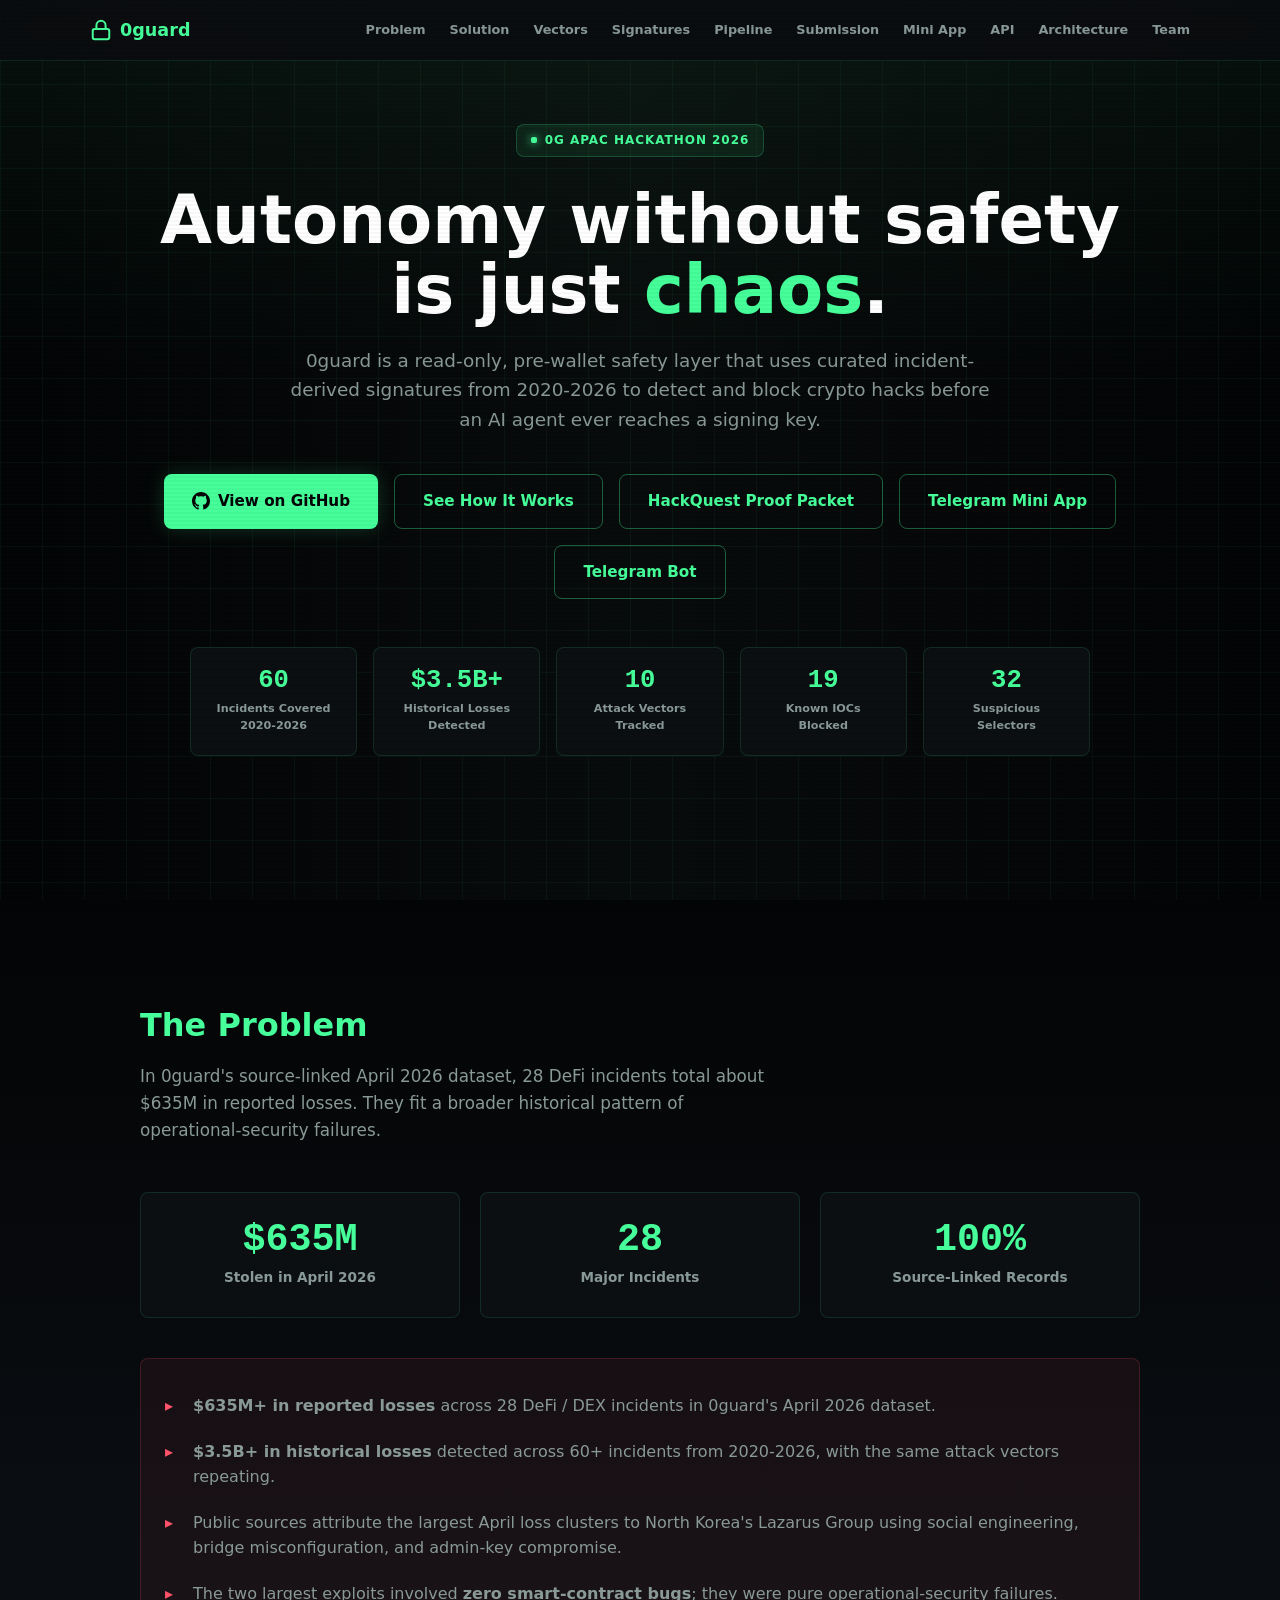
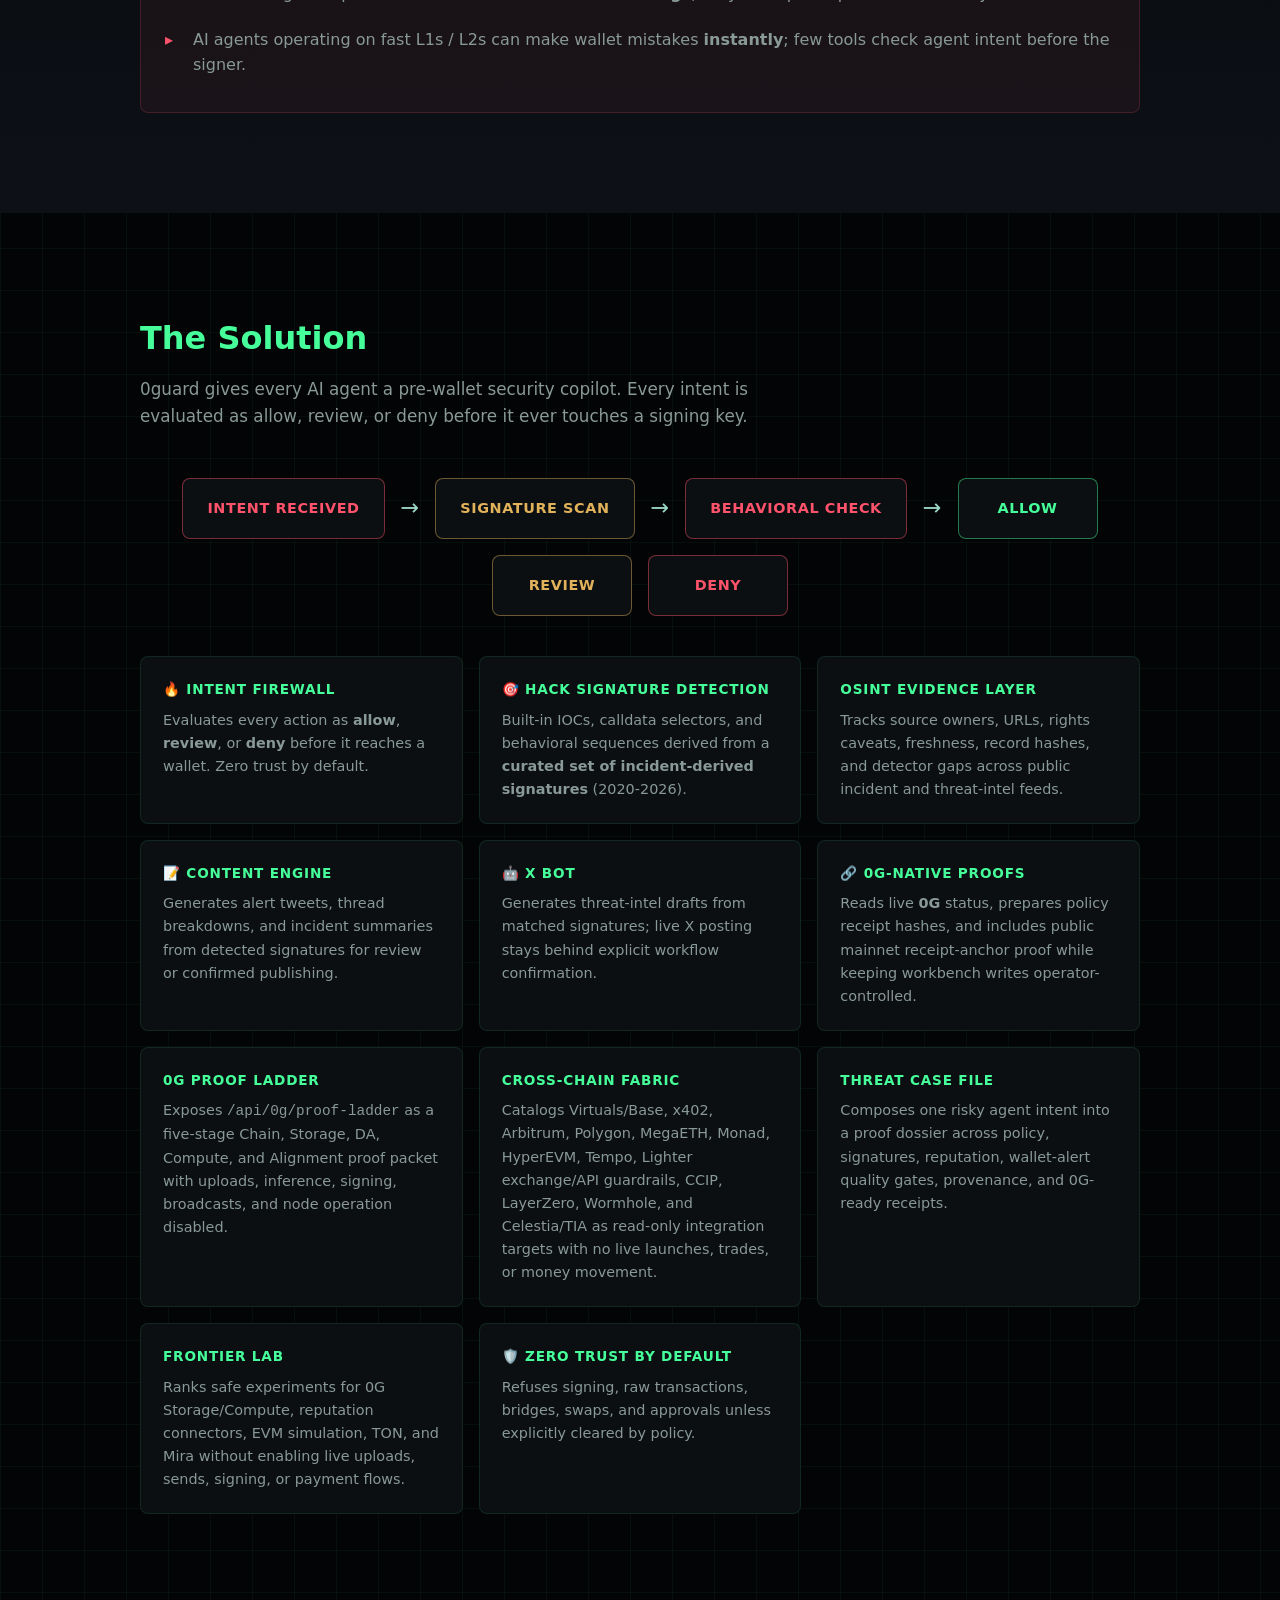
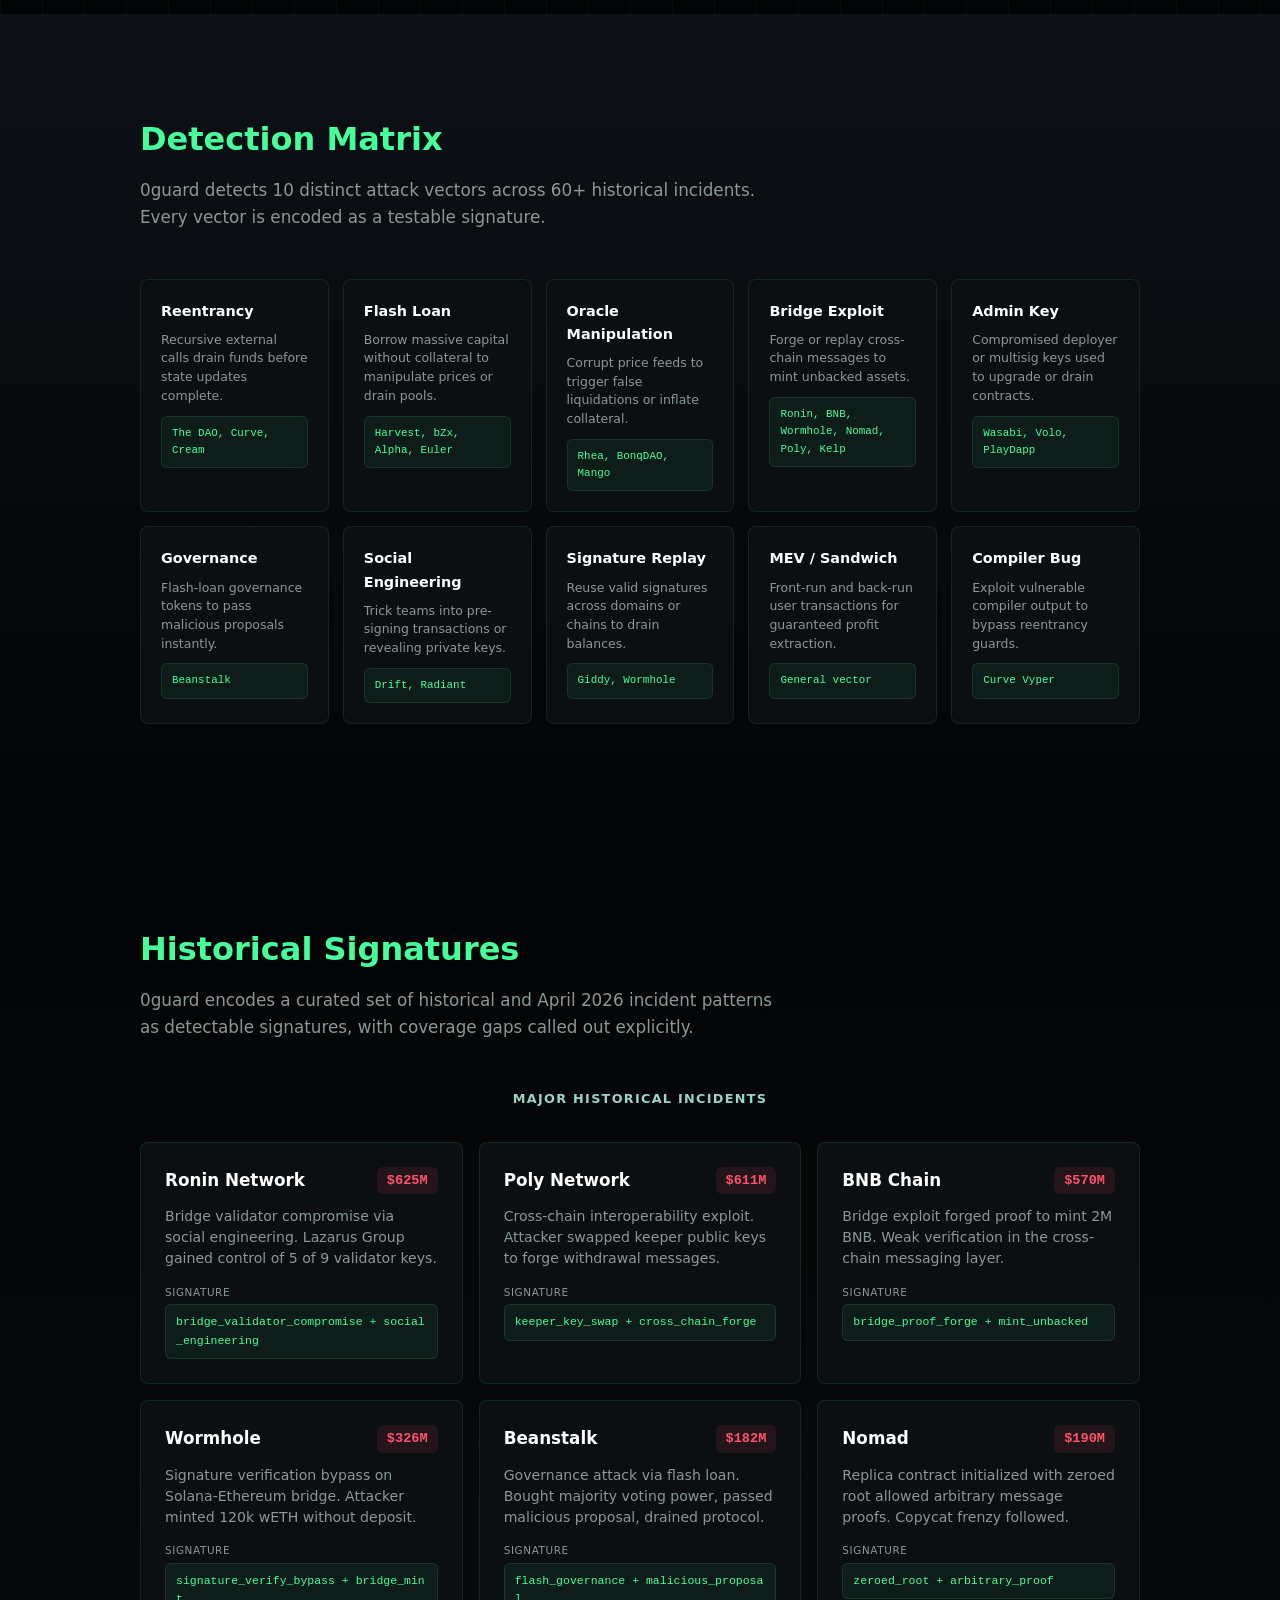
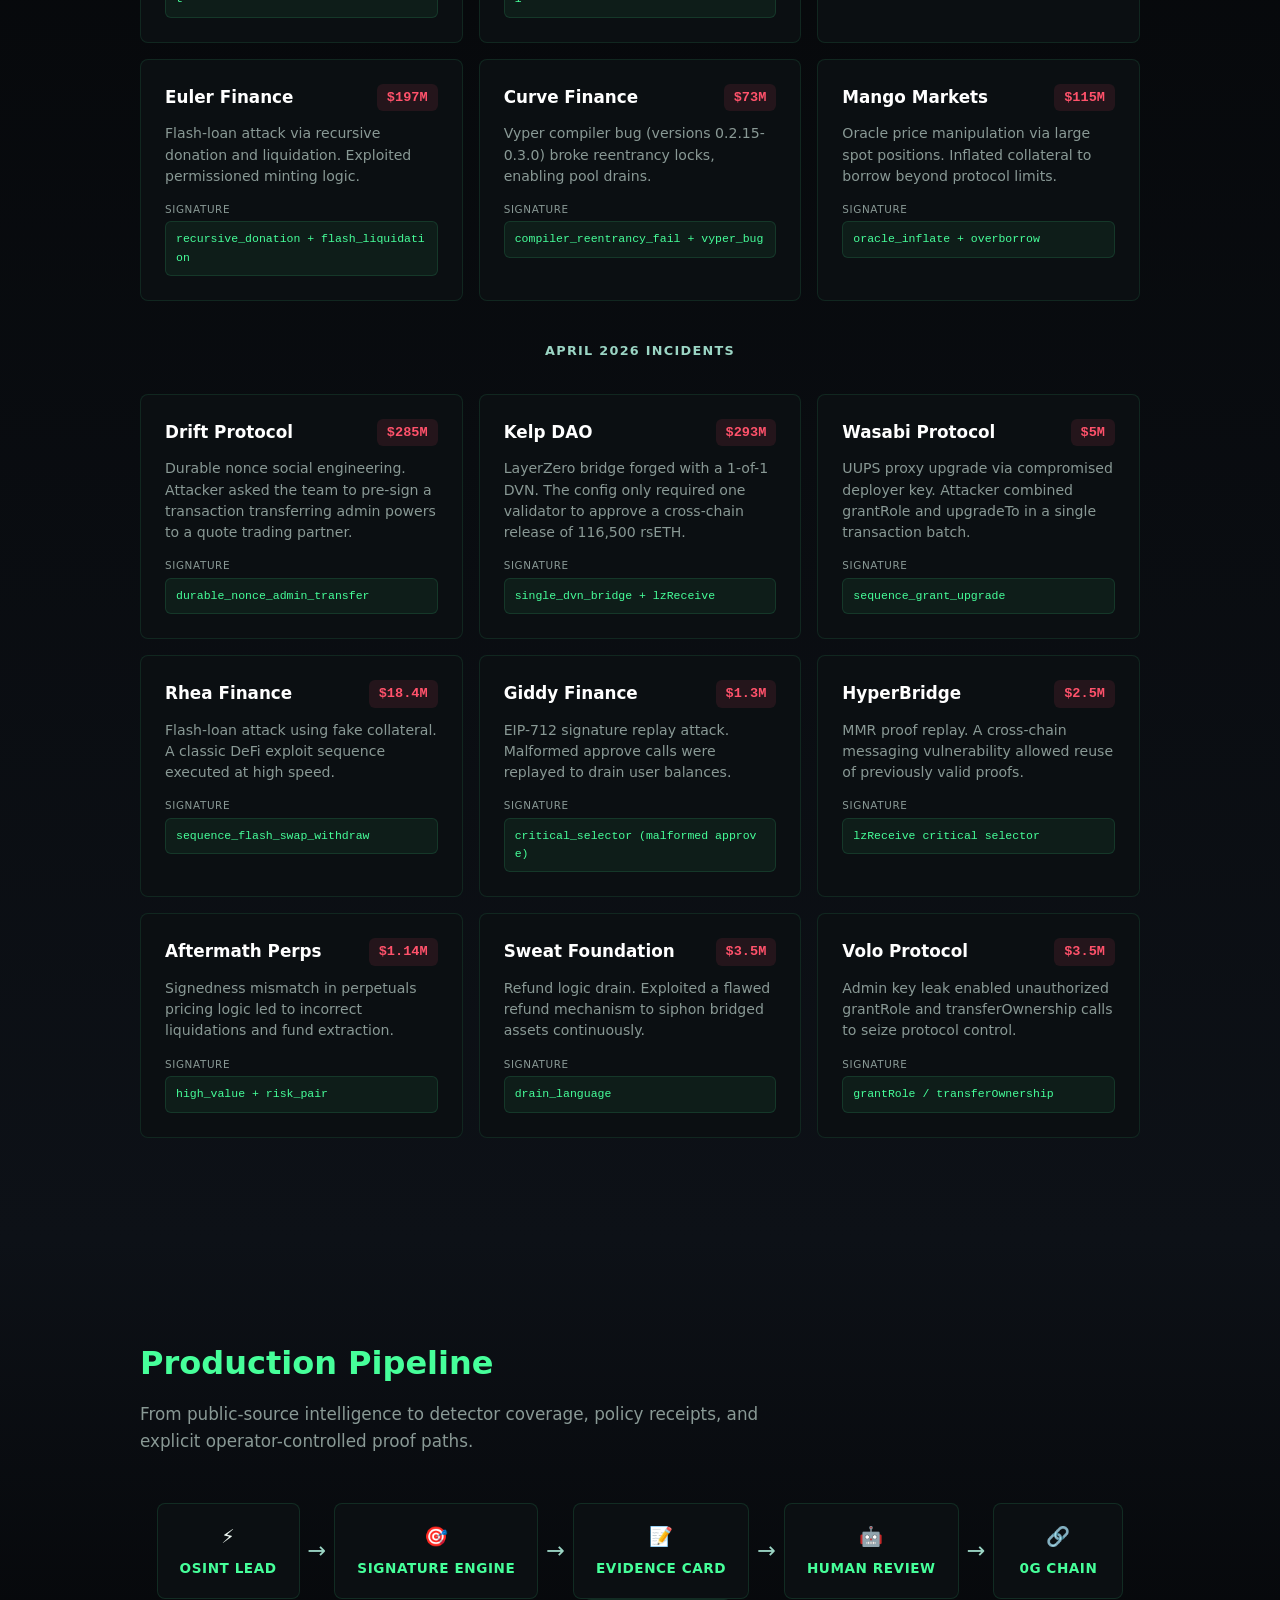
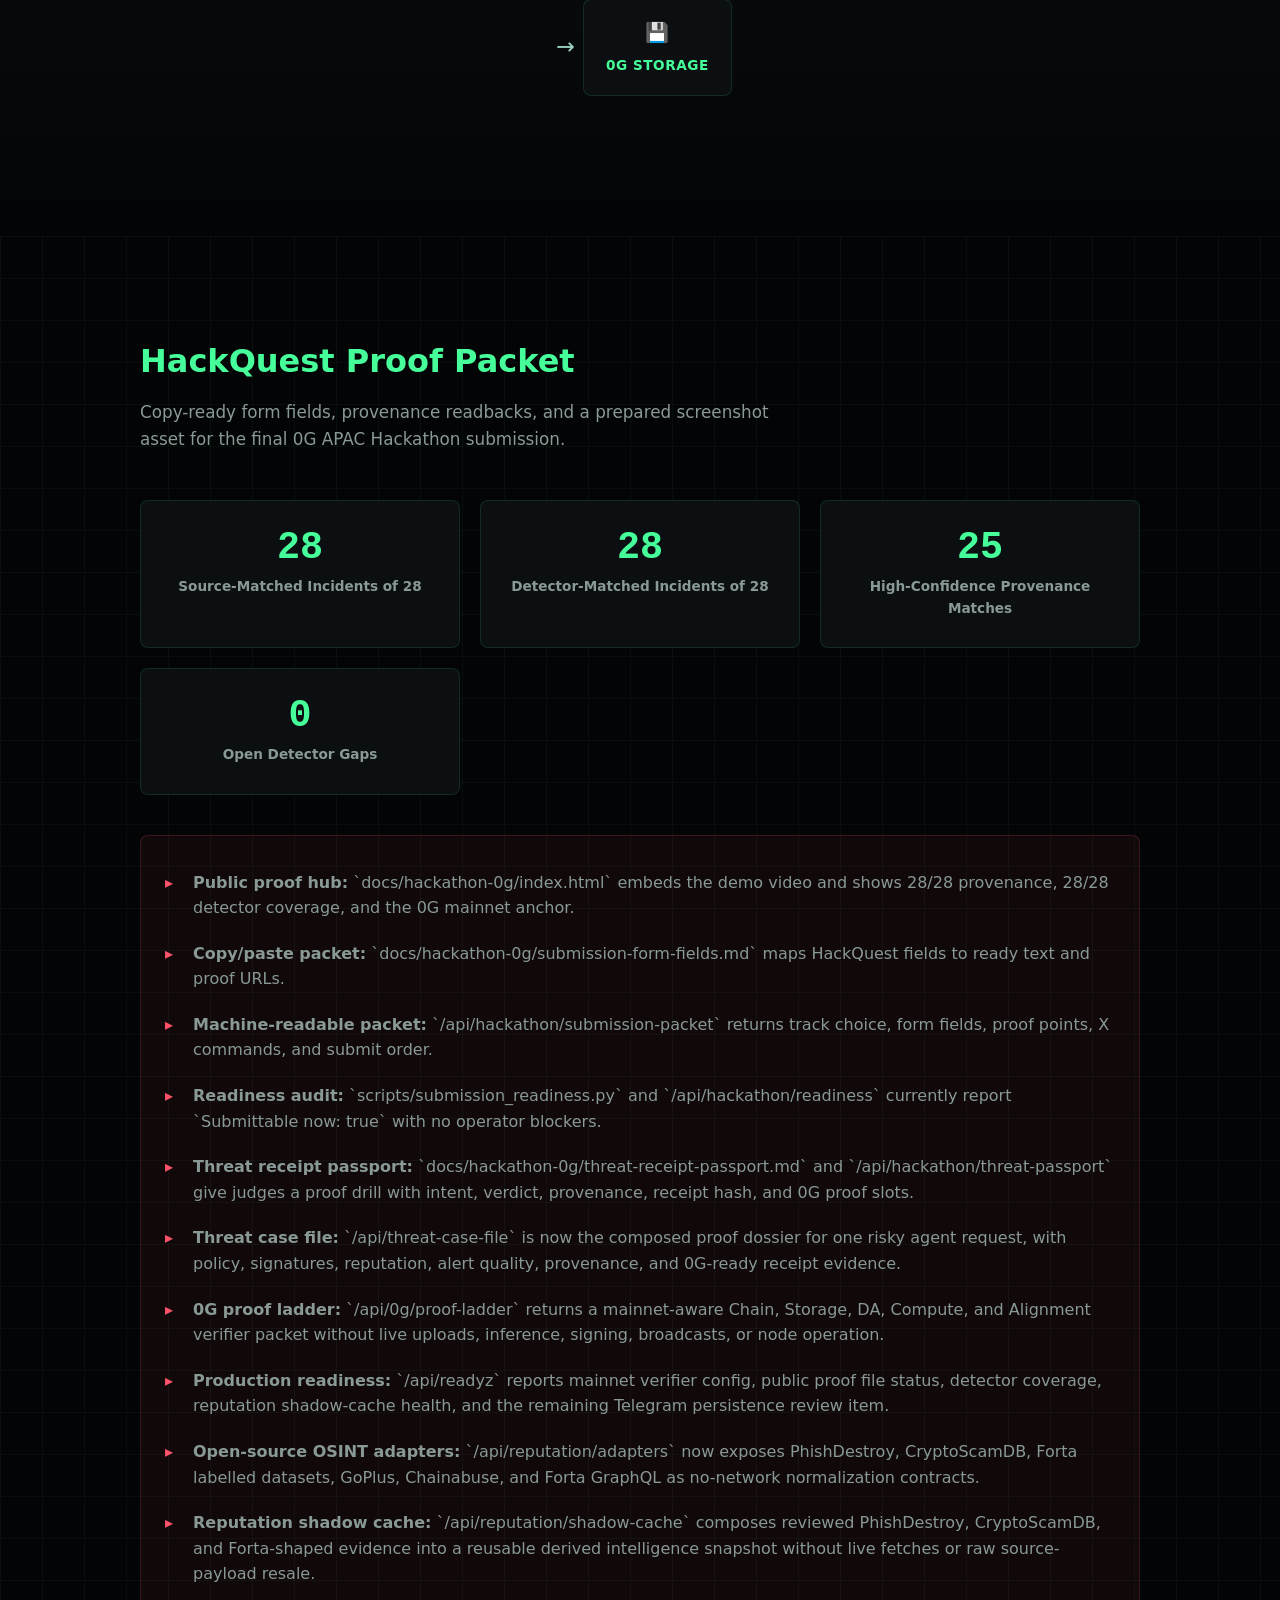
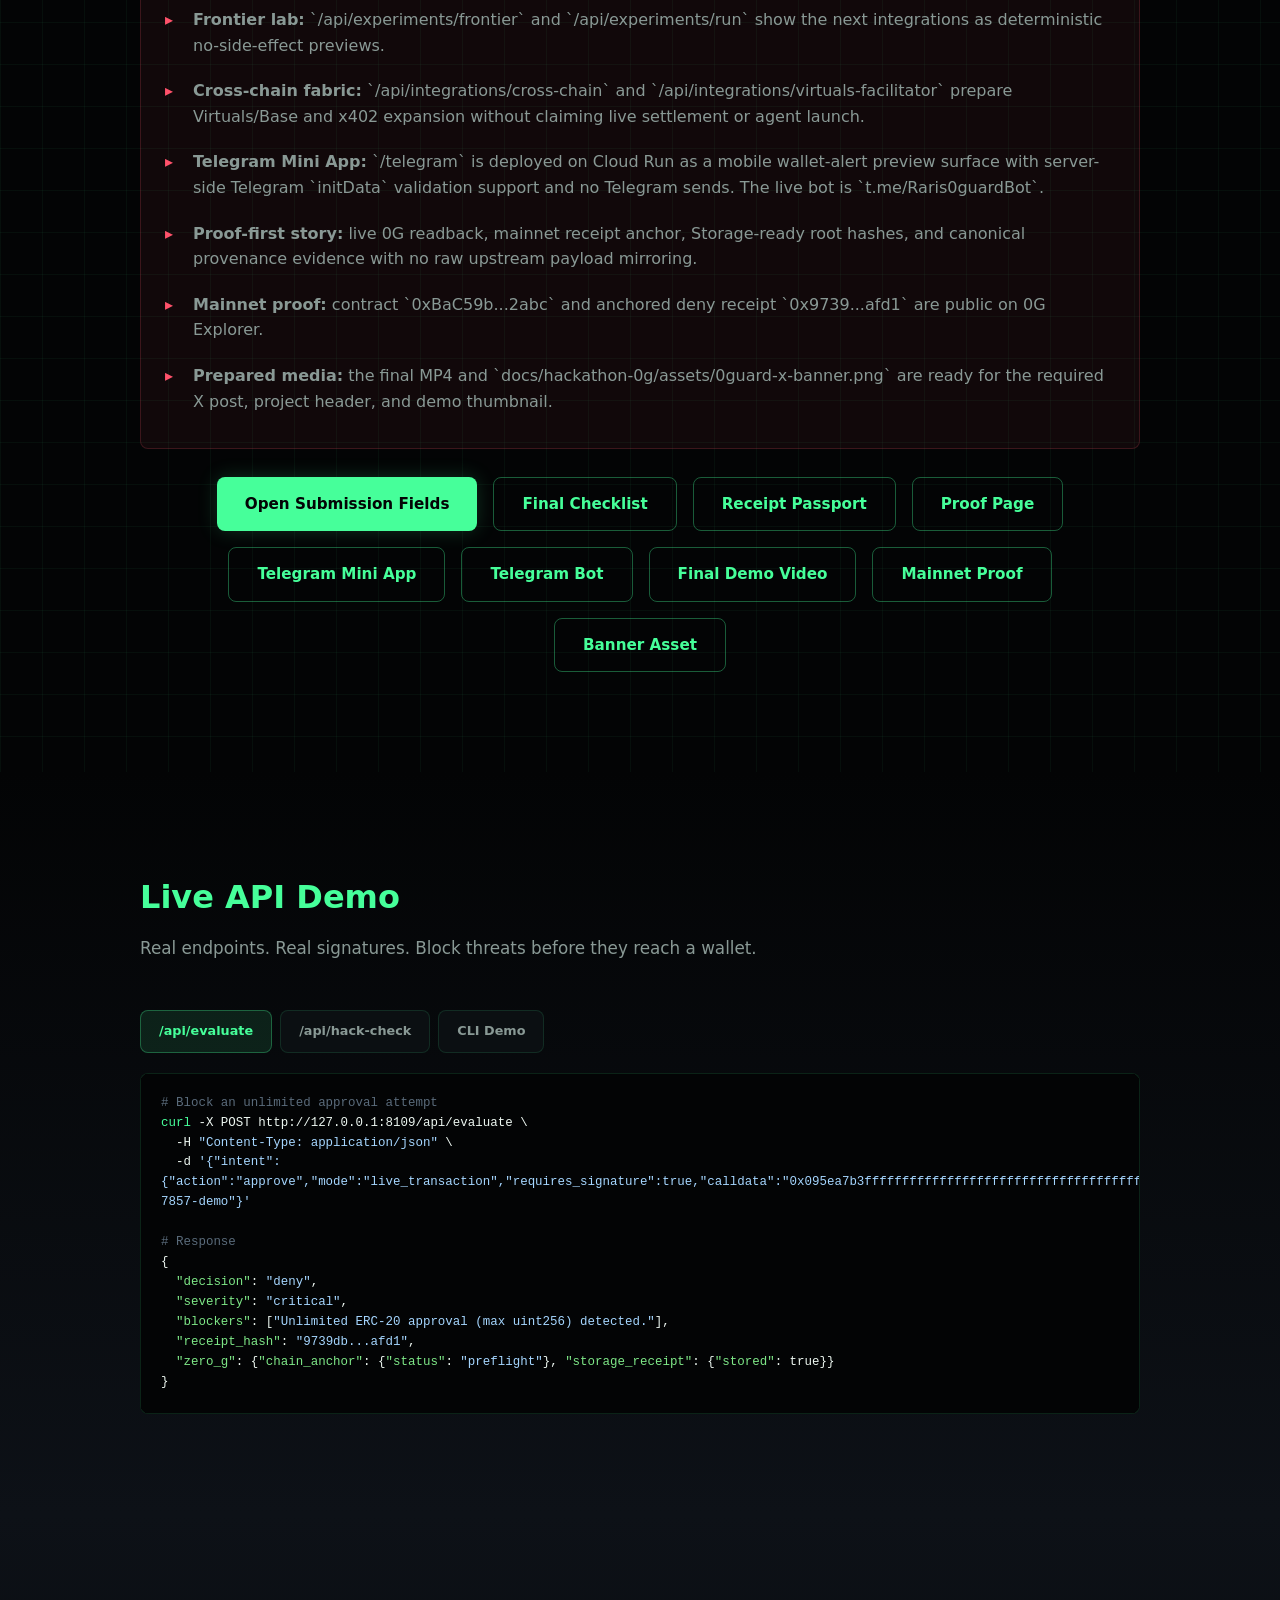
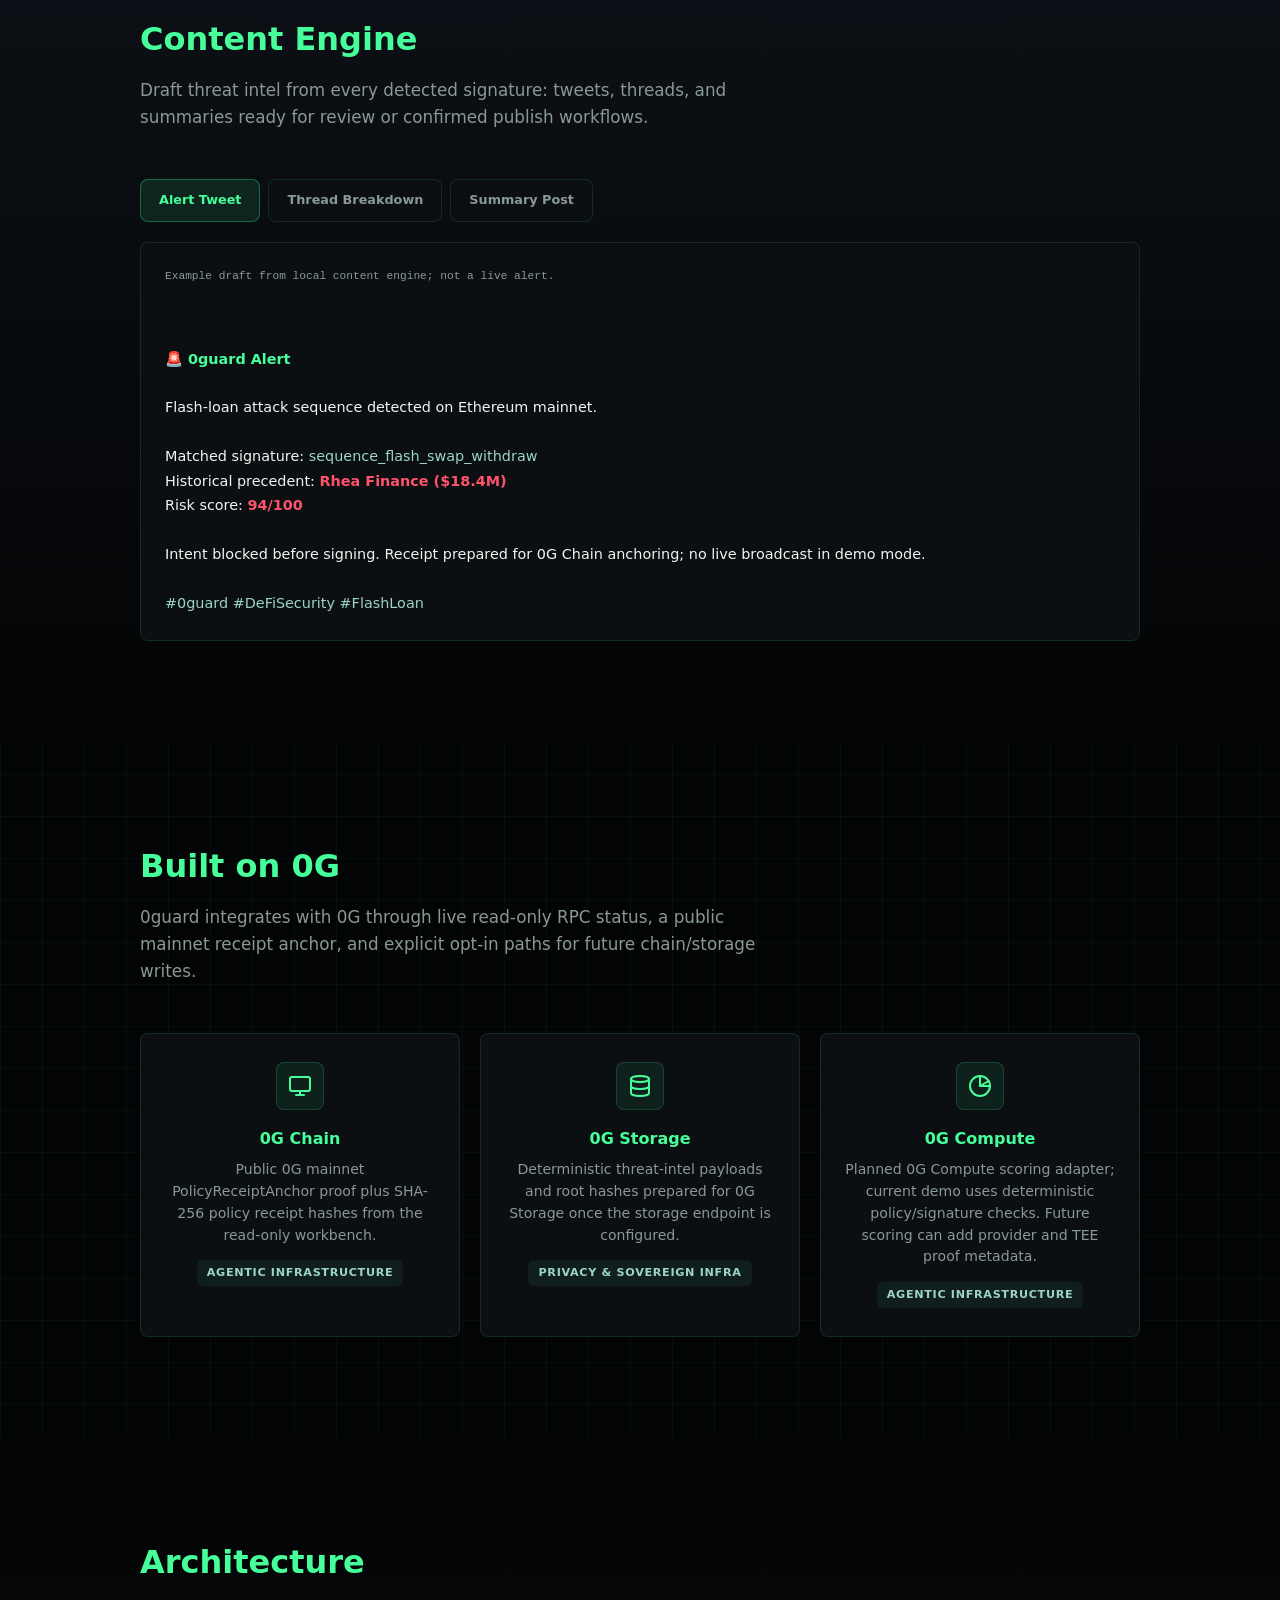
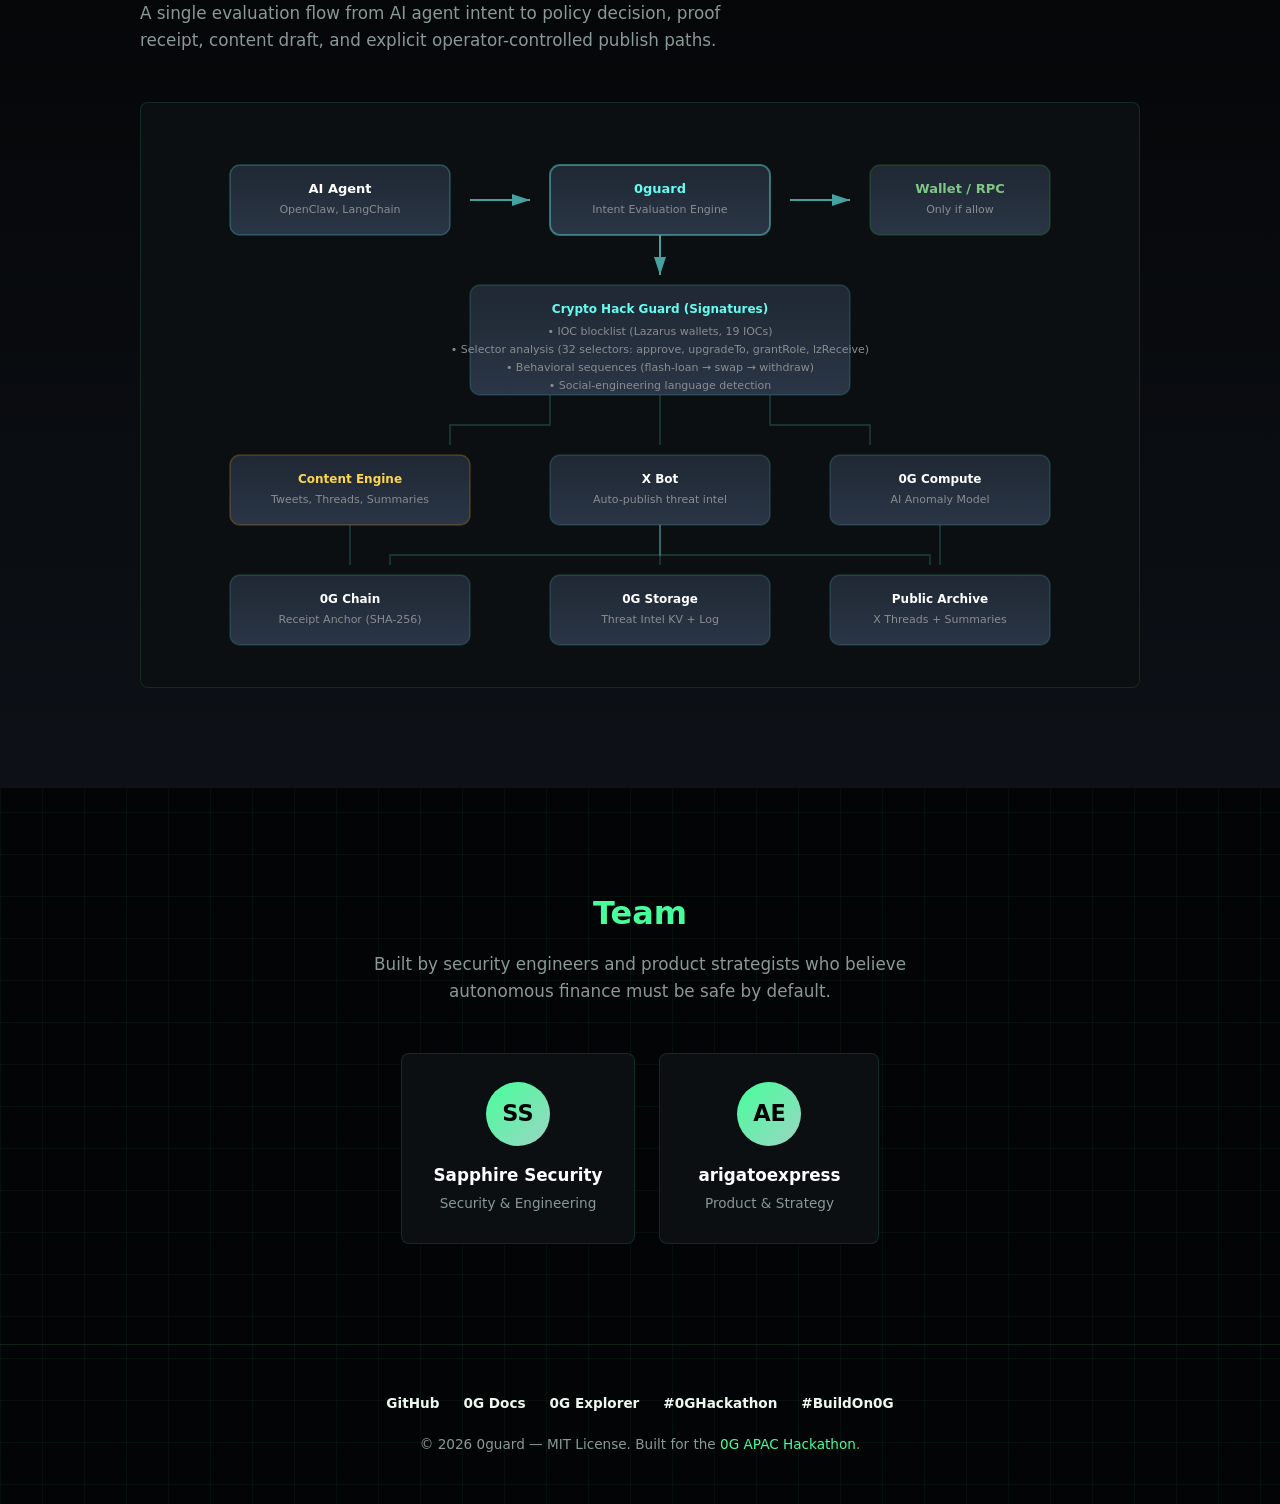
==== docs/index.html @ 92176c21 "docs: surface readiness and shadow cache proof" ====
<!DOCTYPE html>
<html lang="en">
<head>
  <meta charset="UTF-8">
  <meta name="viewport" content="width=device-width, initial-scale=1.0">
  <title>0guard — AI Agent Firewall for Crypto Hacks</title>
  <meta name="description" content="A read-only, pre-wallet safety layer that uses source-cited OSINT and curated incident-derived signatures to block crypto hacks before an AI agent reaches a signing key. Built on 0G.">
  <!-- Open Graph -->
  <meta property="og:type" content="website">
  <meta property="og:url" content="https://arigatoexpress.github.io/0guard/">
  <meta property="og:title" content="0guard — AI Agent Firewall for Crypto Hacks">
  <meta property="og:description" content="Pre-wallet safety layer using source-cited OSINT and curated incident-derived signatures to block crypto hacks before an AI agent reaches a signing key. Built on 0G.">
  <meta property="og:image" content="https://raw.githubusercontent.com/arigatoexpress/0guard/main/docs/hackathon-0g/assets/0guard-x-banner.png">
  <!-- Twitter Card -->
  <meta name="twitter:card" content="summary_large_image">
  <meta name="twitter:title" content="0guard — AI Agent Firewall for Crypto Hacks">
  <meta name="twitter:description" content="Pre-wallet safety layer using source-cited OSINT and curated incident-derived signatures to block crypto hacks before an AI agent reaches a signing key. Built on 0G.">
  <meta name="twitter:image" content="https://raw.githubusercontent.com/arigatoexpress/0guard/main/docs/hackathon-0g/assets/0guard-x-banner.png">
  <style>
    :root {
      --bg: #030405;
      --bg-card: #0b0f12;
      --bg-elevated: #10161a;
      --text: #edf7f1;
      --text-dim: #899995;
      --cyan: #46ff9a;
      --cyan-glow: rgba(70, 255, 154, 0.22);
      --teal: #9bd5c4;
      --teal-dim: #36545a;
      --allow: #46ff9a;
      --review: #e2b25b;
      --deny: #ff526b;
      --critical: #ff526b;
      --font: system-ui, -apple-system, BlinkMacSystemFont, "Segoe UI", Roboto, sans-serif;
      --mono: "SF Mono", "JetBrains Mono", "Fira Code", Consolas, monospace;
    }
    * { box-sizing: border-box; margin: 0; padding: 0; }
    html { scroll-behavior: smooth; }
    body {
      font-family: var(--font);
      background:
        linear-gradient(rgba(70, 255, 154, 0.045) 1px, transparent 1px),
        linear-gradient(90deg, rgba(70, 255, 154, 0.045) 1px, transparent 1px),
        var(--bg);
      background-size: 42px 42px, 42px 42px, auto;
      color: var(--text);
      line-height: 1.6;
      overflow-x: hidden;
    }
    a { color: var(--cyan); text-decoration: none; }
    a:hover { text-decoration: underline; }
    /* Navigation */
    nav {
      position: fixed; top: 0; left: 0; right: 0;
      background: rgba(11, 12, 16, 0.85);
      backdrop-filter: blur(12px);
      border-bottom: 1px solid rgba(70, 255, 154, 0.12);
      z-index: 1000;
      padding: 0 24px;
    }
    nav .nav-inner {
      max-width: 1100px; margin: 0 auto;
      display: flex; align-items: center; justify-content: space-between;
      height: 60px;
    }
    nav .logo {
      font-weight: 800; font-size: 1.1rem; color: var(--cyan);
      display: flex; align-items: center; gap: 8px;
    }
    nav .logo svg { width: 22px; height: 22px; }
    nav .links {
      display: flex; gap: 24px; font-size: 0.8rem; font-weight: 600;
    }
    nav .links a { color: var(--text-dim); transition: color 0.2s; }
    nav .links a:hover { color: var(--cyan); text-decoration: none; }
    .mobile-menu-btn {
      display: none; background: none; border: none; color: var(--cyan); font-size: 1.4rem; cursor: pointer;
    }
    @media (max-width: 720px) {
      nav .links { display: none; position: absolute; top: 60px; left: 0; right: 0; background: var(--bg); flex-direction: column; padding: 16px 24px; gap: 16px; border-bottom: 1px solid rgba(70, 255, 154, 0.12); }
      nav .links.open { display: flex; }
      .mobile-menu-btn { display: block; }
    }
    /* Sections */
    section { padding: 100px 24px; }
    .inner { max-width: 1000px; margin: 0 auto; }
    .section-title {
      font-size: 2rem; font-weight: 800; color: var(--cyan);
      margin-bottom: 12px; letter-spacing: 0;
    }
    .section-subtitle {
      font-size: 1.05rem; color: var(--text-dim); max-width: 640px; margin-bottom: 48px;
    }
    /* Hero */
    #hero {
      min-height: 100vh; display: flex; align-items: center; justify-content: center;
      text-align: center; position: relative; padding-top: 80px;
    }
    #hero::before {
      content: ""; position: absolute; inset: 0;
      background:
        linear-gradient(180deg, rgba(70, 255, 154, 0.055), transparent 42%),
        linear-gradient(90deg, transparent, rgba(155, 213, 196, 0.035), transparent);
      pointer-events: none;
    }
    .hero-badge {
      display: inline-flex; align-items: center; gap: 8px;
      background: rgba(70, 255, 154, 0.08);
      border: 1px solid rgba(70, 255, 154, 0.2);
      color: var(--cyan); font-size: 0.75rem; font-weight: 700; text-transform: uppercase;
      letter-spacing: 0.08em; padding: 6px 14px; border-radius: 8px; margin-bottom: 28px;
    }
    .hero-badge .dot { width: 6px; height: 6px; background: var(--cyan); border-radius: 2px; box-shadow: 0 0 8px var(--cyan); }
    h1 {
      font-size: 4.2rem; font-weight: 900; color: #fff;
      line-height: 1.05; letter-spacing: 0; margin-bottom: 20px;
    }
    h1 span { color: var(--cyan); }
    .hero-pitch {
      font-size: 1.15rem; color: var(--text-dim); max-width: 720px; margin: 0 auto 40px;
    }
    .hero-ctas {
      display: flex; gap: 16px; justify-content: center; flex-wrap: wrap;
    }
    .btn {
      display: inline-flex; align-items: center; gap: 8px;
      padding: 14px 28px; border-radius: 8px; font-weight: 700; font-size: 0.95rem;
      transition: all 0.2s ease; cursor: pointer; border: none;
    }
    .btn-primary {
      background: var(--cyan); color: var(--bg);
      box-shadow: 0 0 20px rgba(70, 255, 154, 0.18);
    }
    .btn-primary:hover { transform: translateY(-2px); box-shadow: 0 0 30px rgba(70, 255, 154, 0.26); text-decoration: none; }
    .btn-secondary {
      background: transparent; color: var(--cyan);
      border: 1.5px solid rgba(70, 255, 154, 0.35);
    }
    .btn-secondary:hover { background: rgba(70, 255, 154, 0.08); text-decoration: none; }
    /* Hero stats */
    .hero-stats {
      display: grid; grid-template-columns: repeat(5, 1fr); gap: 16px;
      max-width: 900px; margin: 48px auto 0;
    }
    .hero-stat {
      background: var(--bg-card); border: 1px solid rgba(70, 255, 154, 0.12);
      border-radius: 8px; padding: 20px 12px; text-align: center;
      transition: border-color 0.3s, transform 0.3s;
    }
    .hero-stat:hover { border-color: rgba(70, 255, 154, 0.25); transform: translateY(-2px); }
    .hero-stat-number {
      font-family: var(--mono); font-size: 1.6rem; font-weight: 700; color: var(--cyan);
      line-height: 1; margin-bottom: 6px;
    }
    .hero-stat-label { font-size: 0.7rem; color: var(--text-dim); font-weight: 600; }
    @media (max-width: 720px) {
      .hero-stats { grid-template-columns: repeat(2, 1fr); }
      .hero-stat:nth-child(5) { grid-column: span 2; }
      h1 { font-size: 2.6rem; }
      .hero-pitch { font-size: 1rem; }
    }
    /* Problem */
    #problem { background: linear-gradient(180deg, var(--bg) 0%, #0d1117 100%); }
    .stats-grid {
      display: grid; grid-template-columns: repeat(3, 1fr); gap: 20px; margin-top: 32px;
    }
    .stat-card {
      background: var(--bg-card); border: 1px solid rgba(70, 255, 154, 0.12);
      border-radius: 8px; padding: 28px 24px; text-align: center;
      transition: border-color 0.3s, transform 0.3s;
    }
    .stat-card:hover { border-color: rgba(70, 255, 154, 0.25); transform: translateY(-2px); }
    .stat-number {
      font-family: var(--mono); font-size: 2.4rem; font-weight: 700; color: var(--cyan);
      line-height: 1; margin-bottom: 8px;
    }
    .stat-label { font-size: 0.85rem; color: var(--text-dim); font-weight: 600; }
    .problem-body {
      margin-top: 40px; padding: 24px; background: rgba(255, 82, 107, 0.06);
      border: 1px solid rgba(255, 82, 107, 0.18); border-radius: 8px;
    }
    .problem-body ul { list-style: none; }
    .problem-body li {
      padding: 10px 0; padding-left: 28px; position: relative; color: var(--text-dim);
    }
    .problem-body li::before {
      content: "▸"; position: absolute; left: 0; color: var(--deny); font-weight: 700;
    }
    @media (max-width: 640px) {
      .stats-grid { grid-template-columns: 1fr; }
    }
    /* Solution */
    .flow-diagram {
      display: flex; align-items: center; justify-content: center; gap: 16px; flex-wrap: wrap; margin: 40px 0;
    }
    .flow-step {
      background: var(--bg-card); border: 1px solid rgba(70, 255, 154, 0.12);
      border-radius: 8px; padding: 18px 24px; min-width: 140px; text-align: center;
      font-weight: 700; font-size: 0.9rem; letter-spacing: 0.04em; text-transform: uppercase;
      transition: all 0.3s ease;
    }
    .flow-step.allow { border-color: rgba(70, 255, 154, 0.45); color: var(--allow); }
    .flow-step.review { border-color: rgba(226, 178, 91, 0.45); color: var(--review); }
    .flow-step.deny  { border-color: rgba(255, 82, 107, 0.45); color: var(--deny); }
    .flow-step:hover { transform: translateY(-2px); }
    .flow-arrow { color: var(--teal); font-size: 1.4rem; }
    .solution-features {
      display: grid; grid-template-columns: repeat(3, 1fr); gap: 16px; margin-top: 32px;
    }
    .feature {
      background: var(--bg-card); border-radius: 8px; padding: 22px;
      border: 1px solid rgba(70, 255, 154, 0.10);
      transition: border-color 0.3s, transform 0.3s;
    }
    .feature:hover { border-color: rgba(70, 255, 154, 0.22); transform: translateY(-2px); }
    .feature h4 { color: var(--cyan); font-size: 0.85rem; text-transform: uppercase; letter-spacing: 0.06em; margin-bottom: 8px; }
    .feature p { color: var(--text-dim); font-size: 0.9rem; }
    @media (max-width: 720px) {
      .solution-features { grid-template-columns: 1fr; }
    }
    /* Detection Matrix */
    #matrix { background: linear-gradient(180deg, #0d1117 0%, var(--bg) 100%); }
    .matrix-grid {
      display: grid; grid-template-columns: repeat(5, 1fr); gap: 14px; margin-top: 32px;
    }
    .matrix-card {
      background: var(--bg-card); border-radius: 8px; padding: 20px;
      border: 1px solid rgba(70, 255, 154, 0.10);
      transition: all 0.3s ease; position: relative; overflow: hidden;
      cursor: default;
    }
    .matrix-card::before {
      content: ""; position: absolute; top: 0; left: 0; right: 0; height: 3px;
      background: linear-gradient(90deg, var(--cyan), var(--teal)); opacity: 0;
      transition: opacity 0.3s;
    }
    .matrix-card:hover {
      transform: translateY(-2px);
      border-color: rgba(70, 255, 154, 0.22);
      box-shadow: 0 12px 40px rgba(0,0,0,0.4), 0 0 20px rgba(70,255,154,0.06);
    }
    .matrix-card:hover::before { opacity: 1; }
    .matrix-name { font-weight: 800; font-size: 0.9rem; color: #fff; margin-bottom: 8px; }
    .matrix-desc { font-size: 0.78rem; color: var(--text-dim); margin-bottom: 10px; line-height: 1.5; }
    .matrix-examples {
      font-family: var(--mono); font-size: 0.68rem; color: var(--cyan);
      background: rgba(70, 255, 154, 0.06); padding: 8px 10px; border-radius: 6px;
      border: 1px solid rgba(70, 255, 154, 0.12);
    }
    @media (max-width: 900px) {
      .matrix-grid { grid-template-columns: repeat(2, 1fr); }
    }
    @media (max-width: 480px) {
      .matrix-grid { grid-template-columns: 1fr; }
    }
    /* Exploit Cards */
    #signatures { background: linear-gradient(180deg, var(--bg) 0%, #0d1117 100%); }
    .cards-grid {
      display: grid; grid-template-columns: repeat(auto-fit, minmax(260px, 1fr)); gap: 16px; margin-top: 32px;
    }
    .exploit-card {
      background: var(--bg-card); border-radius: 8px; padding: 24px;
      border: 1px solid rgba(70, 255, 154, 0.10);
      transition: all 0.3s ease; position: relative; overflow: hidden;
    }
    .exploit-card::before {
      content: ""; position: absolute; top: 0; left: 0; right: 0; height: 3px;
      background: linear-gradient(90deg, var(--cyan), var(--teal)); opacity: 0;
      transition: opacity 0.3s;
    }
    .exploit-card:hover {
      transform: translateY(-2px);
      border-color: rgba(70, 255, 154, 0.22);
      box-shadow: 0 12px 40px rgba(0,0,0,0.4), 0 0 20px rgba(70,255,154,0.06);
    }
    .exploit-card:hover::before { opacity: 1; }
    .exploit-header { display: flex; justify-content: space-between; align-items: flex-start; margin-bottom: 12px; }
    .exploit-name { font-weight: 800; font-size: 1.05rem; color: #fff; }
    .exploit-amount {
      font-family: var(--mono); font-size: 0.85rem; color: var(--deny); font-weight: 700;
      background: rgba(255, 82, 107, 0.1); padding: 3px 10px; border-radius: 6px;
    }
    .exploit-desc { font-size: 0.88rem; color: var(--text-dim); margin-bottom: 14px; line-height: 1.5; }
    .exploit-sig {
      font-family: var(--mono); font-size: 0.72rem; color: var(--cyan);
      background: rgba(70, 255, 154, 0.06); padding: 8px 10px; border-radius: 6px;
      word-break: break-all; border: 1px solid rgba(70, 255, 154, 0.12);
    }
    .exploit-sig-label { font-size: 0.65rem; text-transform: uppercase; color: var(--text-dim); letter-spacing: 0.06em; margin-bottom: 4px; }
    .sig-divider {
      text-align: center; margin: 40px 0 20px; color: var(--teal); font-size: 0.8rem; font-weight: 700;
      text-transform: uppercase; letter-spacing: 0.1em;
    }
    /* Pipeline */
    #pipeline { background: linear-gradient(180deg, #0d1117 0%, var(--bg) 100%); }
    .pipeline-flow {
      display: flex; align-items: center; justify-content: center; gap: 0; flex-wrap: wrap;
      margin: 40px 0;
    }
    .pipeline-step {
      background: var(--bg-card); border: 1px solid rgba(70, 255, 154, 0.12);
      border-radius: 8px; padding: 18px 22px; text-align: center;
      font-weight: 700; font-size: 0.85rem; min-width: 130px;
      transition: all 0.3s ease;
    }
    .pipeline-step:hover { transform: translateY(-2px); border-color: rgba(70, 255, 154, 0.3); }
    .pipeline-step .step-icon { font-size: 1.2rem; margin-bottom: 6px; display: block; }
    .pipeline-step .step-label { color: var(--cyan); text-transform: uppercase; letter-spacing: 0.04em; }
    .pipeline-arrow {
      color: var(--teal); font-size: 1.4rem; padding: 0 8px;
    }
    @media (max-width: 720px) {
      .pipeline-flow { flex-direction: column; gap: 8px; }
      .pipeline-arrow { transform: rotate(90deg); padding: 4px 0; }
    }
    /* API Demo */
    #api { background: linear-gradient(180deg, var(--bg) 0%, #0d1117 100%); }
    .api-tabs {
      display: flex; gap: 8px; margin-bottom: 20px; flex-wrap: wrap;
    }
    .api-tab {
      background: var(--bg-card); border: 1px solid rgba(70, 255, 154, 0.12);
      color: var(--text-dim); padding: 10px 18px; border-radius: 8px;
      font-weight: 700; font-size: 0.8rem; cursor: pointer; transition: all 0.2s;
    }
    .api-tab.active {
      background: rgba(70, 255, 154, 0.1); color: var(--cyan);
      border-color: rgba(70, 255, 154, 0.3);
    }
    .api-tab:hover:not(.active) { border-color: rgba(70, 255, 154, 0.25); color: var(--text); }
    .api-panel { display: none; }
    .api-panel.active { display: block; }
    .code-block {
      background: #030405; border: 1px solid rgba(70, 255, 154, 0.12);
      border-radius: 8px; padding: 20px; overflow-x: auto;
      font-family: var(--mono); font-size: 0.78rem; line-height: 1.6;
    }
    .code-block .comment { color: #5a6b7b; }
    .code-block .key { color: #7ee787; }
    .code-block .string { color: #a5d6ff; }
    .code-block .num { color: #79c0ff; }
    .code-block .cmd { color: var(--cyan); }
    /* Content Engine */
    #content { background: linear-gradient(180deg, #0d1117 0%, var(--bg) 100%); }
    .content-tabs {
      display: flex; gap: 8px; margin-bottom: 20px; flex-wrap: wrap;
    }
    .content-tab {
      background: var(--bg-card); border: 1px solid rgba(70, 255, 154, 0.12);
      color: var(--text-dim); padding: 10px 18px; border-radius: 8px;
      font-weight: 700; font-size: 0.8rem; cursor: pointer; transition: all 0.2s;
    }
    .content-tab.active {
      background: rgba(70, 255, 154, 0.1); color: var(--cyan);
      border-color: rgba(70, 255, 154, 0.3);
    }
    .content-tab:hover:not(.active) { border-color: rgba(70, 255, 154, 0.25); color: var(--text); }
    .content-panel { display: none; }
    .content-panel.active { display: block; }
    .content-sample {
      background: var(--bg-card); border: 1px solid rgba(70, 255, 154, 0.12);
      border-radius: 8px; padding: 24px; font-size: 0.9rem; line-height: 1.7;
    }
    .content-sample .timestamp {
      font-family: var(--mono); font-size: 0.7rem; color: var(--text-dim); margin-bottom: 12px; display: block;
    }
    .content-sample .handle { color: var(--cyan); font-weight: 700; }
    .content-sample .tag { color: var(--teal); }
    .content-sample .amount { color: var(--deny); font-weight: 700; }
    /* 0G Integration */
    .og-grid {
      display: grid; grid-template-columns: repeat(3, 1fr); gap: 20px; margin-top: 32px;
    }
    .og-col {
      background: var(--bg-card); border-radius: 8px; padding: 28px 24px;
      border: 1px solid rgba(70, 255, 154, 0.12); text-align: center;
      transition: all 0.3s;
    }
    .og-col:hover { border-color: rgba(70, 255, 154, 0.25); transform: translateY(-2px); }
    .og-icon {
      width: 48px; height: 48px; margin: 0 auto 16px;
      background: rgba(70, 255, 154, 0.08); border-radius: 8px;
      display: flex; align-items: center; justify-content: center;
      border: 1px solid rgba(70, 255, 154, 0.15);
    }
    .og-icon svg { width: 24px; height: 24px; }
    .og-col h4 { color: var(--cyan); font-size: 1rem; margin-bottom: 8px; }
    .og-col p { font-size: 0.88rem; color: var(--text-dim); line-height: 1.55; }
    .og-track {
      display: inline-block; margin-top: 14px; font-size: 0.7rem; font-weight: 700;
      text-transform: uppercase; letter-spacing: 0.06em; color: var(--teal);
      background: rgba(69, 162, 158, 0.1); padding: 4px 10px; border-radius: 6px;
    }
    @media (max-width: 720px) {
      .og-grid { grid-template-columns: 1fr; }
    }
    /* Architecture */
    #architecture { background: linear-gradient(180deg, var(--bg) 0%, #0d1117 100%); }
    .arch-diagram {
      background: var(--bg-card); border-radius: 8px; padding: 32px;
      border: 1px solid rgba(70, 255, 154, 0.12); overflow-x: auto;
    }
    .arch-diagram svg { width: 100%; height: auto; max-width: 900px; display: block; margin: 0 auto; }
    /* Team */
    .team-grid {
      display: flex; gap: 24px; justify-content: center; flex-wrap: wrap; margin-top: 32px;
    }
    .team-card {
      background: var(--bg-card); border-radius: 8px; padding: 28px 32px;
      border: 1px solid rgba(70, 255, 154, 0.12); text-align: center; min-width: 220px;
      transition: all 0.3s;
    }
    .team-card:hover { border-color: rgba(70, 255, 154, 0.22); transform: translateY(-2px); }
    .team-avatar {
      width: 64px; height: 64px; border-radius: 50%; margin: 0 auto 16px;
      background: linear-gradient(135deg, var(--cyan), var(--teal));
      display: flex; align-items: center; justify-content: center;
      font-weight: 900; font-size: 1.4rem; color: var(--bg);
    }
    .team-card h4 { color: #fff; font-size: 1.05rem; margin-bottom: 4px; }
    .team-card p { color: var(--text-dim); font-size: 0.85rem; }
    /* Footer */
    footer {
      border-top: 1px solid rgba(70, 255, 154, 0.12); padding: 48px 24px;
      text-align: center; color: var(--text-dim); font-size: 0.85rem;
    }
    footer .footer-links {
      display: flex; gap: 24px; justify-content: center; flex-wrap: wrap; margin-bottom: 20px;
    }
    footer .footer-links a { color: var(--text); font-weight: 600; }
    footer .footer-links a:hover { color: var(--cyan); }
    /* Scroll reveal */
    .reveal { opacity: 0; transform: translateY(30px); transition: all 0.7s ease; }
    .reveal.visible { opacity: 1; transform: translateY(0); }
    /* Scanline effect */
    body::after {
      content: ""; position: fixed; inset: 0; pointer-events: none; z-index: 9999;
      background: repeating-linear-gradient(
        0deg, transparent, transparent 2px, rgba(0,0,0,0.03) 2px, rgba(0,0,0,0.03) 4px
      );
    }
  </style>
</head>
<body>
  <nav>
    <div class="nav-inner">
      <div class="logo">
        <svg viewBox="0 0 24 24" fill="none" stroke="currentColor" stroke-width="2.2" stroke-linecap="round" stroke-linejoin="round"><rect x="3" y="11" width="18" height="11" rx="2" ry="2"></rect><path d="M7 11V7a5 5 0 0 1 10 0v4"></path></svg>
        0guard
      </div>
      <button class="mobile-menu-btn" onclick="document.querySelector('nav .links').classList.toggle('open')">☰</button>
      <div class="links">
        <a href="#problem">Problem</a>
        <a href="#solution">Solution</a>
        <a href="#matrix">Vectors</a>
        <a href="#signatures">Signatures</a>
        <a href="#pipeline">Pipeline</a>
        <a href="#submission">Submission</a>
        <a href="https://guard0-miniapp-s77j6bxyra-uc.a.run.app/telegram" target="_blank" rel="noopener">Mini App</a>
        <a href="#api">API</a>
        <a href="#architecture">Architecture</a>
        <a href="#team">Team</a>
      </div>
    </div>
  </nav>
  <!-- Hero -->
  <section id="hero">
    <div class="inner">
      <div class="hero-badge reveal">
        <span class="dot"></span>
        0G APAC Hackathon 2026
      </div>
      <h1 class="reveal">Autonomy without safety<br>is just <span>chaos</span>.</h1>
      <p class="hero-pitch reveal">
        0guard is a read-only, pre-wallet safety layer that uses curated incident-derived signatures from 2020-2026
        to detect and block crypto hacks before an AI agent ever reaches a signing key.
      </p>
      <div class="hero-ctas reveal">
        <a class="btn btn-primary" href="https://github.com/arigatoexpress/0guard" target="_blank" rel="noopener">
          <svg width="18" height="18" viewBox="0 0 24 24" fill="currentColor"><path d="M12 0C5.37 0 0 5.37 0 12c0 5.31 3.435 9.795 8.205 11.385.6.105.825-.255.825-.57 0-.285-.015-1.23-.015-2.235-3.015.555-3.795-.735-4.035-1.41-.135-.345-.72-1.41-1.23-1.695-.42-.225-1.02-.78-.015-.795.945-.015 1.62.87 1.845 1.23 1.08 1.815 2.805 1.305 3.495.99.105-.78.42-1.305.765-1.605-2.67-.3-5.46-1.335-5.46-5.925 0-1.305.465-2.385 1.23-3.225-.12-.3-.54-1.53.12-3.18 0 0 1.005-.315 3.3 1.23.96-.27 1.98-.405 3-.405s2.04.135 3 .405c2.295-1.56 3.3-1.23 3.3-1.23.66 1.65.24 2.88.12 3.18.765.84 1.23 1.905 1.23 3.225 0 4.605-2.805 5.625-5.475 5.925.435.375.81 1.095.81 2.22 0 1.605-.015 2.895-.015 3.3 0 .315.225.69.825.57A12.02 12.02 0 0024 12c0-6.63-5.37-12-12-12z"/></svg>
          View on GitHub
        </a>
        <a class="btn btn-secondary" href="#solution">
          See How It Works
        </a>
        <a class="btn btn-secondary" href="hackathon-0g/">
          HackQuest Proof Packet
        </a>
        <a class="btn btn-secondary" href="https://guard0-miniapp-s77j6bxyra-uc.a.run.app/telegram" target="_blank" rel="noopener">
          Telegram Mini App
        </a>
        <a class="btn btn-secondary" href="https://t.me/Raris0guardBot" target="_blank" rel="noopener">
          Telegram Bot
        </a>
      </div>
      <div class="hero-stats reveal">
        <div class="hero-stat">
          <div class="hero-stat-number" data-target="60">0</div>
          <div class="hero-stat-label">Incidents Covered<br>2020-2026</div>
        </div>
        <div class="hero-stat">
          <div class="hero-stat-number" data-target="3.5" data-prefix="$" data-suffix="B+">$0B+</div>
          <div class="hero-stat-label">Historical Losses<br>Detected</div>
        </div>
        <div class="hero-stat">
          <div class="hero-stat-number" data-target="10">0</div>
          <div class="hero-stat-label">Attack Vectors<br>Tracked</div>
        </div>
        <div class="hero-stat">
          <div class="hero-stat-number" data-target="19">0</div>
          <div class="hero-stat-label">Known IOCs<br>Blocked</div>
        </div>
        <div class="hero-stat">
          <div class="hero-stat-number" data-target="32">0</div>
          <div class="hero-stat-label">Suspicious<br>Selectors</div>
        </div>
      </div>
    </div>
  </section>
  <!-- Problem -->
  <section id="problem">
    <div class="inner">
      <h2 class="section-title reveal">The Problem</h2>
      <p class="section-subtitle reveal">
        In 0guard's source-linked April 2026 dataset, 28 DeFi incidents total about $635M in reported losses. They fit a broader historical pattern of operational-security failures.
      </p>
      <div class="stats-grid reveal">
        <div class="stat-card">
          <div class="stat-number" data-target="635">$0M</div>
          <div class="stat-label">Stolen in April 2026</div>
        </div>
        <div class="stat-card">
          <div class="stat-number" data-target="28">0</div>
          <div class="stat-label">Major Incidents</div>
        </div>
        <div class="stat-card">
          <div class="stat-number" data-target="100">0%</div>
          <div class="stat-label">Source-Linked Records</div>
        </div>
      </div>
      <div class="problem-body reveal">
        <ul>
          <li><strong>$635M+ in reported losses</strong> across 28 DeFi / DEX incidents in 0guard's April 2026 dataset.</li>
          <li><strong>$3.5B+ in historical losses</strong> detected across 60+ incidents from 2020-2026, with the same attack vectors repeating.</li>
          <li>Public sources attribute the largest April loss clusters to North Korea's Lazarus Group using social engineering, bridge misconfiguration, and admin-key compromise.</li>
          <li>The two largest exploits involved <strong>zero smart-contract bugs</strong>; they were pure operational-security failures.</li>
          <li>AI agents operating on fast L1s / L2s can make wallet mistakes <strong>instantly</strong>; few tools check agent intent before the signer.</li>
        </ul>
      </div>
    </div>
  </section>
  <!-- Solution -->
  <section id="solution">
    <div class="inner">
      <h2 class="section-title reveal">The Solution</h2>
      <p class="section-subtitle reveal">
        0guard gives every AI agent a pre-wallet security copilot. Every intent is evaluated as allow, review, or deny before it ever touches a signing key.
      </p>
      <div class="flow-diagram reveal">
        <div class="flow-step deny">Intent Received</div>
        <div class="flow-arrow">→</div>
        <div class="flow-step review">Signature Scan</div>
        <div class="flow-arrow">→</div>
        <div class="flow-step deny">Behavioral Check</div>
        <div class="flow-arrow">→</div>
        <div class="flow-step allow">Allow</div>
        <div class="flow-step review">Review</div>
        <div class="flow-step deny">Deny</div>
      </div>
      <div class="solution-features reveal">
        <div class="feature">
          <h4>🔥 Intent Firewall</h4>
          <p>Evaluates every action as <strong>allow</strong>, <strong>review</strong>, or <strong>deny</strong> before it reaches a wallet. Zero trust by default.</p>
        </div>
        <div class="feature">
          <h4>🎯 Hack Signature Detection</h4>
          <p>Built-in IOCs, calldata selectors, and behavioral sequences derived from a <strong>curated set of incident-derived signatures</strong> (2020-2026).</p>
        </div>
        <div class="feature">
          <h4>OSINT Evidence Layer</h4>
          <p>Tracks source owners, URLs, rights caveats, freshness, record hashes, and detector gaps across public incident and threat-intel feeds.</p>
        </div>
        <div class="feature">
          <h4>📝 Content Engine</h4>
          <p>Generates alert tweets, thread breakdowns, and incident summaries from detected signatures for review or confirmed publishing.</p>
        </div>
        <div class="feature">
          <h4>🤖 X Bot</h4>
          <p>Generates threat-intel drafts from matched signatures; live X posting stays behind explicit workflow confirmation.</p>
        </div>
        <div class="feature">
          <h4>🔗 0G-Native Proofs</h4>
          <p>Reads live <strong>0G</strong> status, prepares policy receipt hashes, and includes public mainnet receipt-anchor proof while keeping workbench writes operator-controlled.</p>
        </div>
        <div class="feature">
          <h4>0G Proof Ladder</h4>
          <p>Exposes <code>/api/0g/proof-ladder</code> as a five-stage Chain, Storage, DA, Compute, and Alignment proof packet with uploads, inference, signing, broadcasts, and node operation disabled.</p>
        </div>
        <div class="feature">
          <h4>Cross-Chain Fabric</h4>
          <p>Catalogs Virtuals/Base, x402, Arbitrum, Polygon, MegaETH, Monad, HyperEVM, Tempo, Lighter exchange/API guardrails, CCIP, LayerZero, Wormhole, and Celestia/TIA as read-only integration targets with no live launches, trades, or money movement.</p>
        </div>
        <div class="feature">
          <h4>Threat Case File</h4>
          <p>Composes one risky agent intent into a proof dossier across policy, signatures, reputation, wallet-alert quality gates, provenance, and 0G-ready receipts.</p>
        </div>
        <div class="feature">
          <h4>Frontier Lab</h4>
          <p>Ranks safe experiments for 0G Storage/Compute, reputation connectors, EVM simulation, TON, and Mira without enabling live uploads, sends, signing, or payment flows.</p>
        </div>
        <div class="feature">
          <h4>🛡️ Zero Trust by Default</h4>
          <p>Refuses signing, raw transactions, bridges, swaps, and approvals unless explicitly cleared by policy.</p>
        </div>
      </div>
    </div>
  </section>
  <!-- Detection Matrix -->
  <section id="matrix">
    <div class="inner">
      <h2 class="section-title reveal">Detection Matrix</h2>
      <p class="section-subtitle reveal">
        0guard detects 10 distinct attack vectors across 60+ historical incidents. Every vector is encoded as a testable signature.
      </p>
      <div class="matrix-grid">
        <div class="matrix-card reveal">
          <div class="matrix-name">Reentrancy</div>
          <div class="matrix-desc">Recursive external calls drain funds before state updates complete.</div>
          <div class="matrix-examples">The DAO, Curve, Cream</div>
        </div>
        <div class="matrix-card reveal">
          <div class="matrix-name">Flash Loan</div>
          <div class="matrix-desc">Borrow massive capital without collateral to manipulate prices or drain pools.</div>
          <div class="matrix-examples">Harvest, bZx, Alpha, Euler</div>
        </div>
        <div class="matrix-card reveal">
          <div class="matrix-name">Oracle Manipulation</div>
          <div class="matrix-desc">Corrupt price feeds to trigger false liquidations or inflate collateral.</div>
          <div class="matrix-examples">Rhea, BonqDAO, Mango</div>
        </div>
        <div class="matrix-card reveal">
          <div class="matrix-name">Bridge Exploit</div>
          <div class="matrix-desc">Forge or replay cross-chain messages to mint unbacked assets.</div>
          <div class="matrix-examples">Ronin, BNB, Wormhole, Nomad, Poly, Kelp</div>
        </div>
        <div class="matrix-card reveal">
          <div class="matrix-name">Admin Key</div>
          <div class="matrix-desc">Compromised deployer or multisig keys used to upgrade or drain contracts.</div>
          <div class="matrix-examples">Wasabi, Volo, PlayDapp</div>
        </div>
        <div class="matrix-card reveal">
          <div class="matrix-name">Governance</div>
          <div class="matrix-desc">Flash-loan governance tokens to pass malicious proposals instantly.</div>
          <div class="matrix-examples">Beanstalk</div>
        </div>
        <div class="matrix-card reveal">
          <div class="matrix-name">Social Engineering</div>
          <div class="matrix-desc">Trick teams into pre-signing transactions or revealing private keys.</div>
          <div class="matrix-examples">Drift, Radiant</div>
        </div>
        <div class="matrix-card reveal">
          <div class="matrix-name">Signature Replay</div>
          <div class="matrix-desc">Reuse valid signatures across domains or chains to drain balances.</div>
          <div class="matrix-examples">Giddy, Wormhole</div>
        </div>
        <div class="matrix-card reveal">
          <div class="matrix-name">MEV / Sandwich</div>
          <div class="matrix-desc">Front-run and back-run user transactions for guaranteed profit extraction.</div>
          <div class="matrix-examples">General vector</div>
        </div>
        <div class="matrix-card reveal">
          <div class="matrix-name">Compiler Bug</div>
          <div class="matrix-desc">Exploit vulnerable compiler output to bypass reentrancy guards.</div>
          <div class="matrix-examples">Curve Vyper</div>
        </div>
      </div>
    </div>
  </section>
  <!-- Historical Signatures -->
  <section id="signatures">
    <div class="inner">
      <h2 class="section-title reveal">Historical Signatures</h2>
      <p class="section-subtitle reveal">
        0guard encodes a curated set of historical and April 2026 incident patterns as detectable signatures, with coverage gaps called out explicitly.
      </p>
      <div class="sig-divider reveal">Major Historical Incidents</div>
      <div class="cards-grid">
        <div class="exploit-card reveal">
          <div class="exploit-header">
            <div class="exploit-name">Ronin Network</div>
            <div class="exploit-amount">$625M</div>
          </div>
          <div class="exploit-desc">Bridge validator compromise via social engineering. Lazarus Group gained control of 5 of 9 validator keys.</div>
          <div class="exploit-sig-label">Signature</div>
          <div class="exploit-sig">bridge_validator_compromise + social_engineering</div>
        </div>
        <div class="exploit-card reveal">
          <div class="exploit-header">
            <div class="exploit-name">Poly Network</div>
            <div class="exploit-amount">$611M</div>
          </div>
          <div class="exploit-desc">Cross-chain interoperability exploit. Attacker swapped keeper public keys to forge withdrawal messages.</div>
          <div class="exploit-sig-label">Signature</div>
          <div class="exploit-sig">keeper_key_swap + cross_chain_forge</div>
        </div>
        <div class="exploit-card reveal">
          <div class="exploit-header">
            <div class="exploit-name">BNB Chain</div>
            <div class="exploit-amount">$570M</div>
          </div>
          <div class="exploit-desc">Bridge exploit forged proof to mint 2M BNB. Weak verification in the cross-chain messaging layer.</div>
          <div class="exploit-sig-label">Signature</div>
          <div class="exploit-sig">bridge_proof_forge + mint_unbacked</div>
        </div>
        <div class="exploit-card reveal">
          <div class="exploit-header">
            <div class="exploit-name">Wormhole</div>
            <div class="exploit-amount">$326M</div>
          </div>
          <div class="exploit-desc">Signature verification bypass on Solana-Ethereum bridge. Attacker minted 120k wETH without deposit.</div>
          <div class="exploit-sig-label">Signature</div>
          <div class="exploit-sig">signature_verify_bypass + bridge_mint</div>
        </div>
        <div class="exploit-card reveal">
          <div class="exploit-header">
            <div class="exploit-name">Beanstalk</div>
            <div class="exploit-amount">$182M</div>
          </div>
          <div class="exploit-desc">Governance attack via flash loan. Bought majority voting power, passed malicious proposal, drained protocol.</div>
          <div class="exploit-sig-label">Signature</div>
          <div class="exploit-sig">flash_governance + malicious_proposal</div>
        </div>
        <div class="exploit-card reveal">
          <div class="exploit-header">
            <div class="exploit-name">Nomad</div>
            <div class="exploit-amount">$190M</div>
          </div>
          <div class="exploit-desc">Replica contract initialized with zeroed root allowed arbitrary message proofs. Copycat frenzy followed.</div>
          <div class="exploit-sig-label">Signature</div>
          <div class="exploit-sig">zeroed_root + arbitrary_proof</div>
        </div>
        <div class="exploit-card reveal">
          <div class="exploit-header">
            <div class="exploit-name">Euler Finance</div>
            <div class="exploit-amount">$197M</div>
          </div>
          <div class="exploit-desc">Flash-loan attack via recursive donation and liquidation. Exploited permissioned minting logic.</div>
          <div class="exploit-sig-label">Signature</div>
          <div class="exploit-sig">recursive_donation + flash_liquidation</div>
        </div>
        <div class="exploit-card reveal">
          <div class="exploit-header">
            <div class="exploit-name">Curve Finance</div>
            <div class="exploit-amount">$73M</div>
          </div>
          <div class="exploit-desc">Vyper compiler bug (versions 0.2.15-0.3.0) broke reentrancy locks, enabling pool drains.</div>
          <div class="exploit-sig-label">Signature</div>
          <div class="exploit-sig">compiler_reentrancy_fail + vyper_bug</div>
        </div>
        <div class="exploit-card reveal">
          <div class="exploit-header">
            <div class="exploit-name">Mango Markets</div>
            <div class="exploit-amount">$115M</div>
          </div>
          <div class="exploit-desc">Oracle price manipulation via large spot positions. Inflated collateral to borrow beyond protocol limits.</div>
          <div class="exploit-sig-label">Signature</div>
          <div class="exploit-sig">oracle_inflate + overborrow</div>
        </div>
      </div>
      <div class="sig-divider reveal">April 2026 Incidents</div>
      <div class="cards-grid">
        <div class="exploit-card reveal">
          <div class="exploit-header">
            <div class="exploit-name">Drift Protocol</div>
            <div class="exploit-amount">$285M</div>
          </div>
          <div class="exploit-desc">Durable nonce social engineering. Attacker asked the team to pre-sign a transaction transferring admin powers to a quote trading partner.</div>
          <div class="exploit-sig-label">Signature</div>
          <div class="exploit-sig">durable_nonce_admin_transfer</div>
        </div>
        <div class="exploit-card reveal">
          <div class="exploit-header">
            <div class="exploit-name">Kelp DAO</div>
            <div class="exploit-amount">$293M</div>
          </div>
          <div class="exploit-desc">LayerZero bridge forged with a 1-of-1 DVN. The config only required one validator to approve a cross-chain release of 116,500 rsETH.</div>
          <div class="exploit-sig-label">Signature</div>
          <div class="exploit-sig">single_dvn_bridge + lzReceive</div>
        </div>
        <div class="exploit-card reveal">
          <div class="exploit-header">
            <div class="exploit-name">Wasabi Protocol</div>
            <div class="exploit-amount">$5M</div>
          </div>
          <div class="exploit-desc">UUPS proxy upgrade via compromised deployer key. Attacker combined grantRole and upgradeTo in a single transaction batch.</div>
          <div class="exploit-sig-label">Signature</div>
          <div class="exploit-sig">sequence_grant_upgrade</div>
        </div>
        <div class="exploit-card reveal">
          <div class="exploit-header">
            <div class="exploit-name">Rhea Finance</div>
            <div class="exploit-amount">$18.4M</div>
          </div>
          <div class="exploit-desc">Flash-loan attack using fake collateral. A classic DeFi exploit sequence executed at high speed.</div>
          <div class="exploit-sig-label">Signature</div>
          <div class="exploit-sig">sequence_flash_swap_withdraw</div>
        </div>
        <div class="exploit-card reveal">
          <div class="exploit-header">
            <div class="exploit-name">Giddy Finance</div>
            <div class="exploit-amount">$1.3M</div>
          </div>
          <div class="exploit-desc">EIP-712 signature replay attack. Malformed approve calls were replayed to drain user balances.</div>
          <div class="exploit-sig-label">Signature</div>
          <div class="exploit-sig">critical_selector (malformed approve)</div>
        </div>
        <div class="exploit-card reveal">
          <div class="exploit-header">
            <div class="exploit-name">HyperBridge</div>
            <div class="exploit-amount">$2.5M</div>
          </div>
          <div class="exploit-desc">MMR proof replay. A cross-chain messaging vulnerability allowed reuse of previously valid proofs.</div>
          <div class="exploit-sig-label">Signature</div>
          <div class="exploit-sig">lzReceive critical selector</div>
        </div>
        <div class="exploit-card reveal">
          <div class="exploit-header">
            <div class="exploit-name">Aftermath Perps</div>
            <div class="exploit-amount">$1.14M</div>
          </div>
          <div class="exploit-desc">Signedness mismatch in perpetuals pricing logic led to incorrect liquidations and fund extraction.</div>
          <div class="exploit-sig-label">Signature</div>
          <div class="exploit-sig">high_value + risk_pair</div>
        </div>
        <div class="exploit-card reveal">
          <div class="exploit-header">
            <div class="exploit-name">Sweat Foundation</div>
            <div class="exploit-amount">$3.5M</div>
          </div>
          <div class="exploit-desc">Refund logic drain. Exploited a flawed refund mechanism to siphon bridged assets continuously.</div>
          <div class="exploit-sig-label">Signature</div>
          <div class="exploit-sig">drain_language</div>
        </div>
        <div class="exploit-card reveal">
          <div class="exploit-header">
            <div class="exploit-name">Volo Protocol</div>
            <div class="exploit-amount">$3.5M</div>
          </div>
          <div class="exploit-desc">Admin key leak enabled unauthorized grantRole and transferOwnership calls to seize protocol control.</div>
          <div class="exploit-sig-label">Signature</div>
          <div class="exploit-sig">grantRole / transferOwnership</div>
        </div>
      </div>
    </div>
  </section>
  <!-- Production Pipeline -->
  <section id="pipeline">
    <div class="inner">
      <h2 class="section-title reveal">Production Pipeline</h2>
      <p class="section-subtitle reveal">
        From public-source intelligence to detector coverage, policy receipts, and explicit operator-controlled proof paths.
      </p>
      <div class="pipeline-flow reveal">
        <div class="pipeline-step">
          <span class="step-icon">⚡</span>
          <span class="step-label">OSINT Lead</span>
        </div>
        <div class="pipeline-arrow">→</div>
        <div class="pipeline-step">
          <span class="step-icon">🎯</span>
          <span class="step-label">Signature Engine</span>
        </div>
        <div class="pipeline-arrow">→</div>
        <div class="pipeline-step">
          <span class="step-icon">📝</span>
          <span class="step-label">Evidence Card</span>
        </div>
        <div class="pipeline-arrow">→</div>
        <div class="pipeline-step">
          <span class="step-icon">🤖</span>
          <span class="step-label">Human Review</span>
        </div>
        <div class="pipeline-arrow">→</div>
        <div class="pipeline-step">
          <span class="step-icon">🔗</span>
          <span class="step-label">0G Chain</span>
        </div>
        <div class="pipeline-arrow">→</div>
        <div class="pipeline-step">
          <span class="step-icon">💾</span>
          <span class="step-label">0G Storage</span>
        </div>
      </div>
    </div>
  </section>
  <!-- Submission Packet -->
  <section id="submission">
    <div class="inner">
      <h2 class="section-title reveal">HackQuest Proof Packet</h2>
      <p class="section-subtitle reveal">
        Copy-ready form fields, provenance readbacks, and a prepared screenshot asset for the final 0G APAC Hackathon submission.
      </p>
      <div class="stats-grid reveal">
        <div class="stat-card">
          <div class="stat-number" data-target="28">0</div>
          <div class="stat-label">Source-Matched Incidents of 28</div>
        </div>
        <div class="stat-card">
          <div class="stat-number" data-target="28">0</div>
          <div class="stat-label">Detector-Matched Incidents of 28</div>
        </div>
        <div class="stat-card">
          <div class="stat-number" data-target="25">0</div>
          <div class="stat-label">High-Confidence Provenance Matches</div>
        </div>
        <div class="stat-card">
          <div class="stat-number" data-target="0">0</div>
          <div class="stat-label">Open Detector Gaps</div>
        </div>
      </div>
      <div class="problem-body reveal">
        <ul>
          <li><strong>Public proof hub:</strong> `docs/hackathon-0g/index.html` embeds the demo video and shows 28/28 provenance, 28/28 detector coverage, and the 0G mainnet anchor.</li>
          <li><strong>Copy/paste packet:</strong> `docs/hackathon-0g/submission-form-fields.md` maps HackQuest fields to ready text and proof URLs.</li>
          <li><strong>Machine-readable packet:</strong> `/api/hackathon/submission-packet` returns track choice, form fields, proof points, X commands, and submit order.</li>
          <li><strong>Readiness audit:</strong> `scripts/submission_readiness.py` and `/api/hackathon/readiness` currently report `Submittable now: true` with no operator blockers.</li>
          <li><strong>Threat receipt passport:</strong> `docs/hackathon-0g/threat-receipt-passport.md` and `/api/hackathon/threat-passport` give judges a proof drill with intent, verdict, provenance, receipt hash, and 0G proof slots.</li>
          <li><strong>Threat case file:</strong> `/api/threat-case-file` is now the composed proof dossier for one risky agent request, with policy, signatures, reputation, alert quality, provenance, and 0G-ready receipt evidence.</li>
          <li><strong>0G proof ladder:</strong> `/api/0g/proof-ladder` returns a mainnet-aware Chain, Storage, DA, Compute, and Alignment verifier packet without live uploads, inference, signing, broadcasts, or node operation.</li>
          <li><strong>Production readiness:</strong> `/api/readyz` reports mainnet verifier config, public proof file status, detector coverage, reputation shadow-cache health, and the remaining Telegram persistence review item.</li>
          <li><strong>Open-source OSINT adapters:</strong> `/api/reputation/adapters` now exposes PhishDestroy, CryptoScamDB, Forta labelled datasets, GoPlus, Chainabuse, and Forta GraphQL as no-network normalization contracts.</li>
          <li><strong>Reputation shadow cache:</strong> `/api/reputation/shadow-cache` composes reviewed PhishDestroy, CryptoScamDB, and Forta-shaped evidence into a reusable derived intelligence snapshot without live fetches or raw source-payload resale.</li>
          <li><strong>Frontier lab:</strong> `/api/experiments/frontier` and `/api/experiments/run` show the next integrations as deterministic no-side-effect previews.</li>
          <li><strong>Cross-chain fabric:</strong> `/api/integrations/cross-chain` and `/api/integrations/virtuals-facilitator` prepare Virtuals/Base and x402 expansion without claiming live settlement or agent launch.</li>
          <li><strong>Telegram Mini App:</strong> `/telegram` is deployed on Cloud Run as a mobile wallet-alert preview surface with server-side Telegram `initData` validation support and no Telegram sends. The live bot is `t.me/Raris0guardBot`.</li>
          <li><strong>Proof-first story:</strong> live 0G readback, mainnet receipt anchor, Storage-ready root hashes, and canonical provenance evidence with no raw upstream payload mirroring.</li>
          <li><strong>Mainnet proof:</strong> contract `0xBaC59b...2abc` and anchored deny receipt `0x9739...afd1` are public on 0G Explorer.</li>
          <li><strong>Prepared media:</strong> the final MP4 and `docs/hackathon-0g/assets/0guard-x-banner.png` are ready for the required X post, project header, and demo thumbnail.</li>
        </ul>
      </div>
      <div class="hero-ctas reveal" style="margin-top:28px">
        <a class="btn btn-primary" href="https://github.com/arigatoexpress/0guard/blob/main/docs/hackathon-0g/submission-form-fields.md" target="_blank" rel="noopener">
          Open Submission Fields
        </a>
        <a class="btn btn-secondary" href="https://github.com/arigatoexpress/0guard/blob/main/docs/hackathon-0g/final-submission-checklist.md" target="_blank" rel="noopener">
          Final Checklist
        </a>
        <a class="btn btn-secondary" href="https://github.com/arigatoexpress/0guard/blob/main/docs/hackathon-0g/threat-receipt-passport.md" target="_blank" rel="noopener">
          Receipt Passport
        </a>
        <a class="btn btn-secondary" href="hackathon-0g/">
          Proof Page
        </a>
        <a class="btn btn-secondary" href="https://guard0-miniapp-s77j6bxyra-uc.a.run.app/telegram" target="_blank" rel="noopener">
          Telegram Mini App
        </a>
        <a class="btn btn-secondary" href="https://t.me/Raris0guardBot" target="_blank" rel="noopener">
          Telegram Bot
        </a>
        <a class="btn btn-secondary" href="hackathon-0g/assets/0guard-hackquest-demo-final.mp4">
          Final Demo Video
        </a>
        <a class="btn btn-secondary" href="https://github.com/arigatoexpress/0guard/blob/main/docs/hackathon-0g/mainnet-proof.json" target="_blank" rel="noopener">
          Mainnet Proof
        </a>
        <a class="btn btn-secondary" href="hackathon-0g/assets/0guard-x-banner.png">
          Banner Asset
        </a>
      </div>
    </div>
  </section>
  <!-- Live API Demo -->
  <section id="api">
    <div class="inner">
      <h2 class="section-title reveal">Live API Demo</h2>
      <p class="section-subtitle reveal">
        Real endpoints. Real signatures. Block threats before they reach a wallet.
      </p>
      <div class="reveal">
        <div class="api-tabs">
          <div class="api-tab active" onclick="switchApiTab(0)">/api/evaluate</div>
          <div class="api-tab" onclick="switchApiTab(1)">/api/hack-check</div>
          <div class="api-tab" onclick="switchApiTab(2)">CLI Demo</div>
        </div>
        <div class="api-panel active">
          <div class="code-block">
<span class="comment"># Block an unlimited approval attempt</span><br>
<span class="cmd">curl</span> -X POST http://127.0.0.1:8109/api/evaluate \<br>
&nbsp;&nbsp;-H <span class="string">"Content-Type: application/json"</span> \<br>
&nbsp;&nbsp;-d <span class="string">'{"intent":{"action":"approve","mode":"live_transaction","requires_signature":true,"calldata":"0x095ea7b3ffffffffffffffffffffffffffffffffffffffffffffffffffffffffffffffff"},"enable_0g_anchor":true,"enable_0g_storage":true,"agent_id":"agent-7857-demo"}'</span><br>
<br>
<span class="comment"># Response</span><br>
{<br>
&nbsp;&nbsp;<span class="key">"decision"</span>: <span class="string">"deny"</span>,<br>
&nbsp;&nbsp;<span class="key">"severity"</span>: <span class="string">"critical"</span>,<br>
&nbsp;&nbsp;<span class="key">"blockers"</span>: [<span class="string">"Unlimited ERC-20 approval (max uint256) detected."</span>],<br>
&nbsp;&nbsp;<span class="key">"receipt_hash"</span>: <span class="string">"9739db...afd1"</span>,<br>
&nbsp;&nbsp;<span class="key">"zero_g"</span>: {<span class="key">"chain_anchor"</span>: {<span class="key">"status"</span>: <span class="string">"preflight"</span>}, <span class="key">"storage_receipt"</span>: {<span class="key">"stored"</span>: true}}<br>
}
          </div>
        </div>
        <div class="api-panel">
          <div class="code-block">
<span class="comment"># Detect a Drift-style social-engineering attack</span><br>
<span class="cmd">curl</span> -X POST http://127.0.0.1:8109/api/hack-check \<br>
&nbsp;&nbsp;-H <span class="string">"Content-Type: application/json"</span> \<br>
&nbsp;&nbsp;-d <span class="string">'{"action":"approve","calldata":"0x095ea7b3ffffffffffffffffffffffffffffffffffffffffffffffffffffffffffffffff"}'</span><br>
<br>
<span class="comment"># Response</span><br>
{<br>
&nbsp;&nbsp;<span class="key">"blockers"</span>: [<br>
&nbsp;&nbsp;&nbsp;&nbsp;<span class="string">"Critical selector detected: approve(address,uint256) (0x095ea7b3)"</span>,<br>
&nbsp;&nbsp;&nbsp;&nbsp;<span class="string">"Unlimited ERC-20 approval (max uint256) detected."</span><br>
&nbsp;&nbsp;],<br>
&nbsp;&nbsp;<span class="key">"signatures_matched"</span>: [<span class="string">"critical_selector:approve(address,uint256)"</span>, <span class="string">"unlimited_approval"</span>],<br>
&nbsp;&nbsp;<span class="key">"iocs_hit"</span>: []<br>
}
          </div>
        </div>
        <div class="api-panel">
          <div class="code-block">
<span class="comment"># CLI: evaluate a transaction file</span><br>
$ <span class="cmd">0guard</span> evaluate --intent-json '{"action":"approve","mode":"live_transaction","requires_signature":true,"calldata":"0x095ea7b3ffffffffffffffffffffffffffffffffffffffffffffffffffffffffffffffff"}' --anchor --storage --agent-id agent-7857-demo<br>
<br>
{<br>
&nbsp;&nbsp;<span class="key">"decision"</span>: <span class="string">"deny"</span>,<br>
&nbsp;&nbsp;<span class="key">"severity"</span>: <span class="string">"critical"</span>,<br>
&nbsp;&nbsp;<span class="key">"zero_g"</span>: {<br>
&nbsp;&nbsp;&nbsp;&nbsp;<span class="key">"chain_anchor"</span>: {<span class="key">"status"</span>: <span class="string">"preflight"</span>, <span class="key">"chain_id"</span>: <span class="num">16602</span>},<br>
&nbsp;&nbsp;&nbsp;&nbsp;<span class="key">"storage_receipt"</span>: {<span class="key">"stored"</span>: true, <span class="key">"root_hash"</span>: <span class="string">"43fd61...b8bb"</span>}<br>
&nbsp;&nbsp;}<br>
}<br>
<br>
<span class="comment"># Summary</span><br>
Decision: <span class="string">deny</span> | Chain anchor: <span class="string">preflight</span> | Storage root: <span class="string">ready</span> | Live writes: <span class="string">operator-only</span>
          </div>
        </div>
      </div>
    </div>
  </section>
  <!-- Content Engine -->
  <section id="content">
    <div class="inner">
      <h2 class="section-title reveal">Content Engine</h2>
      <p class="section-subtitle reveal">
        Draft threat intel from every detected signature: tweets, threads, and summaries ready for review or confirmed publish workflows.
      </p>
      <div class="reveal">
        <div class="content-tabs">
          <div class="content-tab active" onclick="switchContentTab(0)">Alert Tweet</div>
          <div class="content-tab" onclick="switchContentTab(1)">Thread Breakdown</div>
          <div class="content-tab" onclick="switchContentTab(2)">Summary Post</div>
        </div>
        <div class="content-panel active">
          <div class="content-sample">
            <span class="timestamp">Example draft from local content engine; not a live alert.</span><br><br>
            <span class="handle">🚨 0guard Alert</span><br><br>
            Flash-loan attack sequence detected on Ethereum mainnet.<br><br>
            Matched signature: <span class="tag">sequence_flash_swap_withdraw</span><br>
            Historical precedent: <span class="amount">Rhea Finance ($18.4M)</span><br>
            Risk score: <span class="amount">94/100</span><br><br>
            Intent blocked before signing. Receipt prepared for 0G Chain anchoring; no live broadcast in demo mode.<br><br>
            <span class="tag">#0guard #DeFiSecurity #FlashLoan</span>
          </div>
        </div>
        <div class="content-panel">
          <div class="content-sample">
            <span class="timestamp">Example draft from local content engine; not a live alert.</span><br><br>
            <span class="handle">🧵 Thread: How 0guard blocked this attack</span><br><br>
            1/ An AI agent attempted a high-value swap preceded by a flash-loan borrow. This pattern is modeled on the <span class="amount">Rhea Finance ($18.4M)</span> incident.<br><br>
            2/ The Signature Engine matched <span class="tag">sequence_flash_swap_withdraw</span> within 12ms of intent submission.<br><br>
            3/ The Content Engine generated this draft; live posting stays behind explicit workflow confirmation.<br><br>
            4/ A SHA-256 policy receipt was produced locally with <span class="tag">anchor_status=preflight</span>, and the deny receipt is anchored on <span class="tag">0G mainnet</span> for judge verification.<br><br>
            5/ A deterministic storage payload/root hash was prepared for <span class="tag">0G Storage</span>; external writes remain opt-in for the demo.<br><br>
            <span class="tag">#0guard #ThreatIntel #AutonomousSecurity</span>
          </div>
        </div>
        <div class="content-panel">
          <div class="content-sample">
            <span class="timestamp">Example draft from local content engine; not a live alert.</span><br><br>
            <span class="handle">📋 Incident Summary</span><br><br>
            <strong>Incident ID:</strong> <span class="tag">0guard-2026-0415-0923</span><br>
            <strong>Vector:</strong> Flash Loan<br>
            <strong>Risk Score:</strong> <span class="amount">94/100</span><br>
            <strong>Verdict:</strong> <span class="amount">DENY</span><br>
            <strong>Historical Match:</strong> Rhea Finance ($18.4M)<br>
            <strong>Signatures Matched:</strong> sequence_flash_swap_withdraw, high_value_swap<br>
            <strong>Chain:</strong> Ethereum<br>
            <strong>Receipt:</strong> <span class="tag">preflight SHA-256 policy receipt</span>, with matching 0G mainnet anchor proof<br>
            <strong>Alert Channel:</strong> Draft only; no live X send in demo mode<br><br>
            The agent's intent was intercepted at the firewall layer. No signing key was exposed. The forensic trace is serializable for 0G Storage once a storage node is configured.
          </div>
        </div>
      </div>
    </div>
  </section>
  <!-- 0G Integration -->
  <section id="integration">
    <div class="inner">
      <h2 class="section-title reveal">Built on 0G</h2>
      <p class="section-subtitle reveal">
        0guard integrates with 0G through live read-only RPC status, a public mainnet receipt anchor, and explicit opt-in paths for future chain/storage writes.
      </p>
      <div class="og-grid reveal">
        <div class="og-col">
          <div class="og-icon">
            <svg viewBox="0 0 24 24" fill="none" stroke="var(--cyan)" stroke-width="2" stroke-linecap="round" stroke-linejoin="round"><rect x="2" y="3" width="20" height="14" rx="2" ry="2"></rect><line x1="8" y1="21" x2="16" y2="21"></line><line x1="12" y1="17" x2="12" y2="21"></line></svg>
          </div>
          <h4>0G Chain</h4>
          <p>Public 0G mainnet PolicyReceiptAnchor proof plus SHA-256 policy receipt hashes from the read-only workbench.</p>
          <span class="og-track">Agentic Infrastructure</span>
        </div>
        <div class="og-col">
          <div class="og-icon">
            <svg viewBox="0 0 24 24" fill="none" stroke="var(--cyan)" stroke-width="2" stroke-linecap="round" stroke-linejoin="round"><ellipse cx="12" cy="5" rx="9" ry="3"></ellipse><path d="M21 12c0 1.66-4 3-9 3s-9-1.34-9-3"></path><path d="M3 5v14c0 1.66 4 3 9 3s9-1.34 9-3V5"></path></svg>
          </div>
          <h4>0G Storage</h4>
          <p>Deterministic threat-intel payloads and root hashes prepared for 0G Storage once the storage endpoint is configured.</p>
          <span class="og-track">Privacy & Sovereign Infra</span>
        </div>
        <div class="og-col">
          <div class="og-icon">
            <svg viewBox="0 0 24 24" fill="none" stroke="var(--cyan)" stroke-width="2" stroke-linecap="round" stroke-linejoin="round"><path d="M12 2a10 10 0 1 0 10 10H12V2z"></path><path d="M12 2a10 10 0 0 1 10 10"></path><path d="M12 12l8.66-5"></path></svg>
          </div>
          <h4>0G Compute</h4>
          <p>Planned 0G Compute scoring adapter; current demo uses deterministic policy/signature checks. Future scoring can add provider and TEE proof metadata.</p>
          <span class="og-track">Agentic Infrastructure</span>
        </div>
      </div>
    </div>
  </section>
  <!-- Architecture -->
  <section id="architecture">
    <div class="inner">
      <h2 class="section-title reveal">Architecture</h2>
      <p class="section-subtitle reveal">
        A single evaluation flow from AI agent intent to policy decision, proof receipt, content draft, and explicit operator-controlled publish paths.
      </p>
      <div class="arch-diagram reveal">
        <svg viewBox="0 0 900 520" xmlns="http://www.w3.org/2000/svg">
          <defs>
            <linearGradient id="boxGrad" x1="0" y1="0" x2="0" y2="1">
              <stop offset="0%" stop-color="#1f2833"/>
              <stop offset="100%" stop-color="#2a3546"/>
            </linearGradient>
            <filter id="glow" x="-20%" y="-20%" width="140%" height="140%">
              <feGaussianBlur stdDeviation="3" result="blur"/>
              <feComposite in="SourceGraphic" in2="blur" operator="over"/>
            </filter>
          </defs>
          <!-- Top row: Agent -> Guard -> Wallet -->
          <rect x="40" y="30" width="220" height="70" rx="10" fill="url(#boxGrad)" stroke="rgba(102,252,241,0.25)" stroke-width="1.5"/>
          <text x="150" y="58" text-anchor="middle" fill="#fff" font-size="13" font-weight="700" font-family="system-ui">AI Agent</text>
          <text x="150" y="78" text-anchor="middle" fill="#8a8d91" font-size="11" font-family="system-ui">OpenClaw, LangChain</text>
          <path d="M280 65 L340 65" stroke="#45a29e" stroke-width="2" marker-end="url(#arrow)"/>
          <defs><marker id="arrow" markerWidth="10" markerHeight="10" refX="9" refY="3" orient="auto" markerUnits="strokeWidth"><path d="M0,0 L0,6 L9,3 z" fill="#45a29e"/></marker></defs>
          <rect x="360" y="30" width="220" height="70" rx="10" fill="url(#boxGrad)" stroke="rgba(102,252,241,0.4)" stroke-width="2"/>
          <text x="470" y="58" text-anchor="middle" fill="#66fcf1" font-size="13" font-weight="700" font-family="system-ui">0guard</text>
          <text x="470" y="78" text-anchor="middle" fill="#8a8d91" font-size="11" font-family="system-ui">Intent Evaluation Engine</text>
          <path d="M600 65 L660 65" stroke="#45a29e" stroke-width="2" marker-end="url(#arrow)"/>
          <rect x="680" y="30" width="180" height="70" rx="10" fill="url(#boxGrad)" stroke="rgba(46,125,50,0.35)" stroke-width="1.5"/>
          <text x="770" y="58" text-anchor="middle" fill="#81c784" font-size="13" font-weight="700" font-family="system-ui">Wallet / RPC</text>
          <text x="770" y="78" text-anchor="middle" fill="#8a8d91" font-size="11" font-family="system-ui">Only if allow</text>
          <!-- Down arrow from Guard to Signatures -->
          <path d="M470 100 L470 140" stroke="#45a29e" stroke-width="2" marker-end="url(#arrow)"/>
          <!-- Middle box: Signatures -->
          <rect x="280" y="150" width="380" height="110" rx="10" fill="url(#boxGrad)" stroke="rgba(102,252,241,0.15)" stroke-width="1.5"/>
          <text x="470" y="178" text-anchor="middle" fill="#66fcf1" font-size="12" font-weight="700" font-family="system-ui">Crypto Hack Guard (Signatures)</text>
          <text x="470" y="200" text-anchor="middle" fill="#8a8d91" font-size="11" font-family="system-ui">• IOC blocklist (Lazarus wallets, 19 IOCs)</text>
          <text x="470" y="218" text-anchor="middle" fill="#8a8d91" font-size="11" font-family="system-ui">• Selector analysis (32 selectors: approve, upgradeTo, grantRole, lzReceive)</text>
          <text x="470" y="236" text-anchor="middle" fill="#8a8d91" font-size="11" font-family="system-ui">• Behavioral sequences (flash-loan → swap → withdraw)</text>
          <text x="470" y="254" text-anchor="middle" fill="#8a8d91" font-size="11" font-family="system-ui">• Social-engineering language detection</text>
          <!-- Down to Content + X Bot row -->
          <path d="M360 260 L360 290 L260 290 L260 310" stroke="rgba(102,252,241,0.2)" stroke-width="1.5" fill="none"/>
          <path d="M470 260 L470 290 L470 310" stroke="rgba(102,252,241,0.2)" stroke-width="1.5" fill="none"/>
          <path d="M580 260 L580 290 L680 290 L680 310" stroke="rgba(102,252,241,0.2)" stroke-width="1.5" fill="none"/>
          <!-- Content Engine row -->
          <rect x="40" y="320" width="240" height="70" rx="10" fill="url(#boxGrad)" stroke="rgba(249,168,37,0.25)" stroke-width="1.5"/>
          <text x="160" y="348" text-anchor="middle" fill="#ffd54f" font-size="12" font-weight="700" font-family="system-ui">Content Engine</text>
          <text x="160" y="368" text-anchor="middle" fill="#8a8d91" font-size="11" font-family="system-ui">Tweets, Threads, Summaries</text>
          <rect x="360" y="320" width="220" height="70" rx="10" fill="url(#boxGrad)" stroke="rgba(102,252,241,0.15)" stroke-width="1.5"/>
          <text x="470" y="348" text-anchor="middle" fill="#fff" font-size="12" font-weight="700" font-family="system-ui">X Bot</text>
          <text x="470" y="368" text-anchor="middle" fill="#8a8d91" font-size="11" font-family="system-ui">Auto-publish threat intel</text>
          <rect x="640" y="320" width="220" height="70" rx="10" fill="url(#boxGrad)" stroke="rgba(102,252,241,0.15)" stroke-width="1.5"/>
          <text x="750" y="348" text-anchor="middle" fill="#fff" font-size="12" font-weight="700" font-family="system-ui">0G Compute</text>
          <text x="750" y="368" text-anchor="middle" fill="#8a8d91" font-size="11" font-family="system-ui">AI Anomaly Model</text>
          <!-- Down arrows to bottom row -->
          <path d="M160 390 L160 420 L160 430" stroke="rgba(102,252,241,0.2)" stroke-width="1.5" fill="none"/>
          <path d="M470 390 L470 420 L200 420 L200 430" stroke="rgba(102,252,241,0.2)" stroke-width="1.5" fill="none"/>
          <path d="M470 390 L470 420 L470 430" stroke="rgba(102,252,241,0.2)" stroke-width="1.5" fill="none"/>
          <path d="M470 390 L470 420 L740 420 L740 430" stroke="rgba(102,252,241,0.2)" stroke-width="1.5" fill="none"/>
          <path d="M750 390 L750 420 L750 430" stroke="rgba(102,252,241,0.2)" stroke-width="1.5" fill="none"/>
          <!-- Bottom row -->
          <rect x="40" y="440" width="240" height="70" rx="10" fill="url(#boxGrad)" stroke="rgba(102,252,241,0.15)" stroke-width="1.5"/>
          <text x="160" y="468" text-anchor="middle" fill="#fff" font-size="12" font-weight="700" font-family="system-ui">0G Chain</text>
          <text x="160" y="488" text-anchor="middle" fill="#8a8d91" font-size="11" font-family="system-ui">Receipt Anchor (SHA-256)</text>
          <rect x="360" y="440" width="220" height="70" rx="10" fill="url(#boxGrad)" stroke="rgba(102,252,241,0.15)" stroke-width="1.5"/>
          <text x="470" y="468" text-anchor="middle" fill="#fff" font-size="12" font-weight="700" font-family="system-ui">0G Storage</text>
          <text x="470" y="488" text-anchor="middle" fill="#8a8d91" font-size="11" font-family="system-ui">Threat Intel KV + Log</text>
          <rect x="640" y="440" width="220" height="70" rx="10" fill="url(#boxGrad)" stroke="rgba(102,252,241,0.15)" stroke-width="1.5"/>
          <text x="750" y="468" text-anchor="middle" fill="#fff" font-size="12" font-weight="700" font-family="system-ui">Public Archive</text>
          <text x="750" y="488" text-anchor="middle" fill="#8a8d91" font-size="11" font-family="system-ui">X Threads + Summaries</text>
        </svg>
      </div>
    </div>
  </section>
  <!-- Team -->
  <section id="team">
    <div class="inner" style="text-align:center">
      <h2 class="section-title reveal" style="text-align:center">Team</h2>
      <p class="section-subtitle reveal" style="margin-left:auto;margin-right:auto">
        Built by security engineers and product strategists who believe autonomous finance must be safe by default.
      </p>
      <div class="team-grid reveal">
        <div class="team-card">
          <div class="team-avatar">SS</div>
          <h4>Sapphire Security</h4>
          <p>Security & Engineering</p>
        </div>
        <div class="team-card">
          <div class="team-avatar">AE</div>
          <h4>arigatoexpress</h4>
          <p>Product & Strategy</p>
        </div>
      </div>
    </div>
  </section>
  <!-- Footer -->
  <footer>
    <div class="footer-links">
      <a href="https://github.com/arigatoexpress/0guard" target="_blank" rel="noopener">GitHub</a>
      <a href="https://docs.0g.ai" target="_blank" rel="noopener">0G Docs</a>
      <a href="https://chainscan.0g.ai" target="_blank" rel="noopener">0G Explorer</a>
      <a href="https://x.com/search?q=%230GHackathon" target="_blank" rel="noopener">#0GHackathon</a>
      <a href="https://x.com/search?q=%23BuildOn0G" target="_blank" rel="noopener">#BuildOn0G</a>
    </div>
    <p>© 2026 0guard — MIT License. Built for the <a href="https://hackquest.io/en/hackathons/0G-APAC-Hackathon" target="_blank" rel="noopener">0G APAC Hackathon</a>.</p>
  </footer>
  <script>
    // Animated counters
    function animateCounter(el) {
      const target = parseFloat(el.dataset.target);
      const prefix = el.dataset.prefix || '';
      const suffix = el.dataset.suffix || '';
      const isMoney = el.textContent.includes('$') && !prefix;
      const isPercent = el.textContent.includes('%');
      const duration = 1800;
      const start = performance.now();
      const isFloat = target % 1 !== 0;
      function tick(now) {
        const progress = Math.min((now - start) / duration, 1);
        const eased = 1 - Math.pow(1 - progress, 3);
        const current = isFloat ? (eased * target).toFixed(1) : Math.floor(eased * target);
        if (prefix || suffix) {
          el.textContent = prefix + current + suffix;
        } else if (isMoney) {
          el.textContent = '$' + current + 'M';
        } else if (isPercent) {
          el.textContent = current + '%';
        } else {
          el.textContent = current;
        }
        if (progress < 1) requestAnimationFrame(tick);
      }
      requestAnimationFrame(tick);
    }
    // Tab switching: API
    function switchApiTab(index) {
      document.querySelectorAll('.api-tab').forEach((t, i) => t.classList.toggle('active', i === index));
      document.querySelectorAll('.api-panel').forEach((p, i) => p.classList.toggle('active', i === index));
    }
    // Tab switching: Content
    function switchContentTab(index) {
      document.querySelectorAll('.content-tab').forEach((t, i) => t.classList.toggle('active', i === index));
      document.querySelectorAll('.content-panel').forEach((p, i) => p.classList.toggle('active', i === index));
    }
    // Intersection Observer for reveals and counters
    const observer = new IntersectionObserver((entries) => {
      entries.forEach(entry => {
        if (entry.isIntersecting) {
          entry.target.classList.add('visible');
          if (entry.target.classList.contains('hero-stat-number') && !entry.target.dataset.animated) {
            entry.target.dataset.animated = 'true';
            animateCounter(entry.target);
          }
          if (entry.target.classList.contains('stat-number') && !entry.target.dataset.animated) {
            entry.target.dataset.animated = 'true';
            animateCounter(entry.target);
          }
        }
      });
    }, { threshold: 0.12 });
    document.querySelectorAll('.reveal, .stat-number, .hero-stat-number').forEach(el => observer.observe(el));
    // Smooth scroll for nav links
    document.querySelectorAll('a[href^="#"]').forEach(anchor => {
      anchor.addEventListener('click', function (e) {
        e.preventDefault();
        const target = document.querySelector(this.getAttribute('href'));
        if (target) target.scrollIntoView({ behavior: 'smooth', block: 'start' });
        document.querySelector('nav .links').classList.remove('open');
      });
    });
  </script>
</body>
</html>
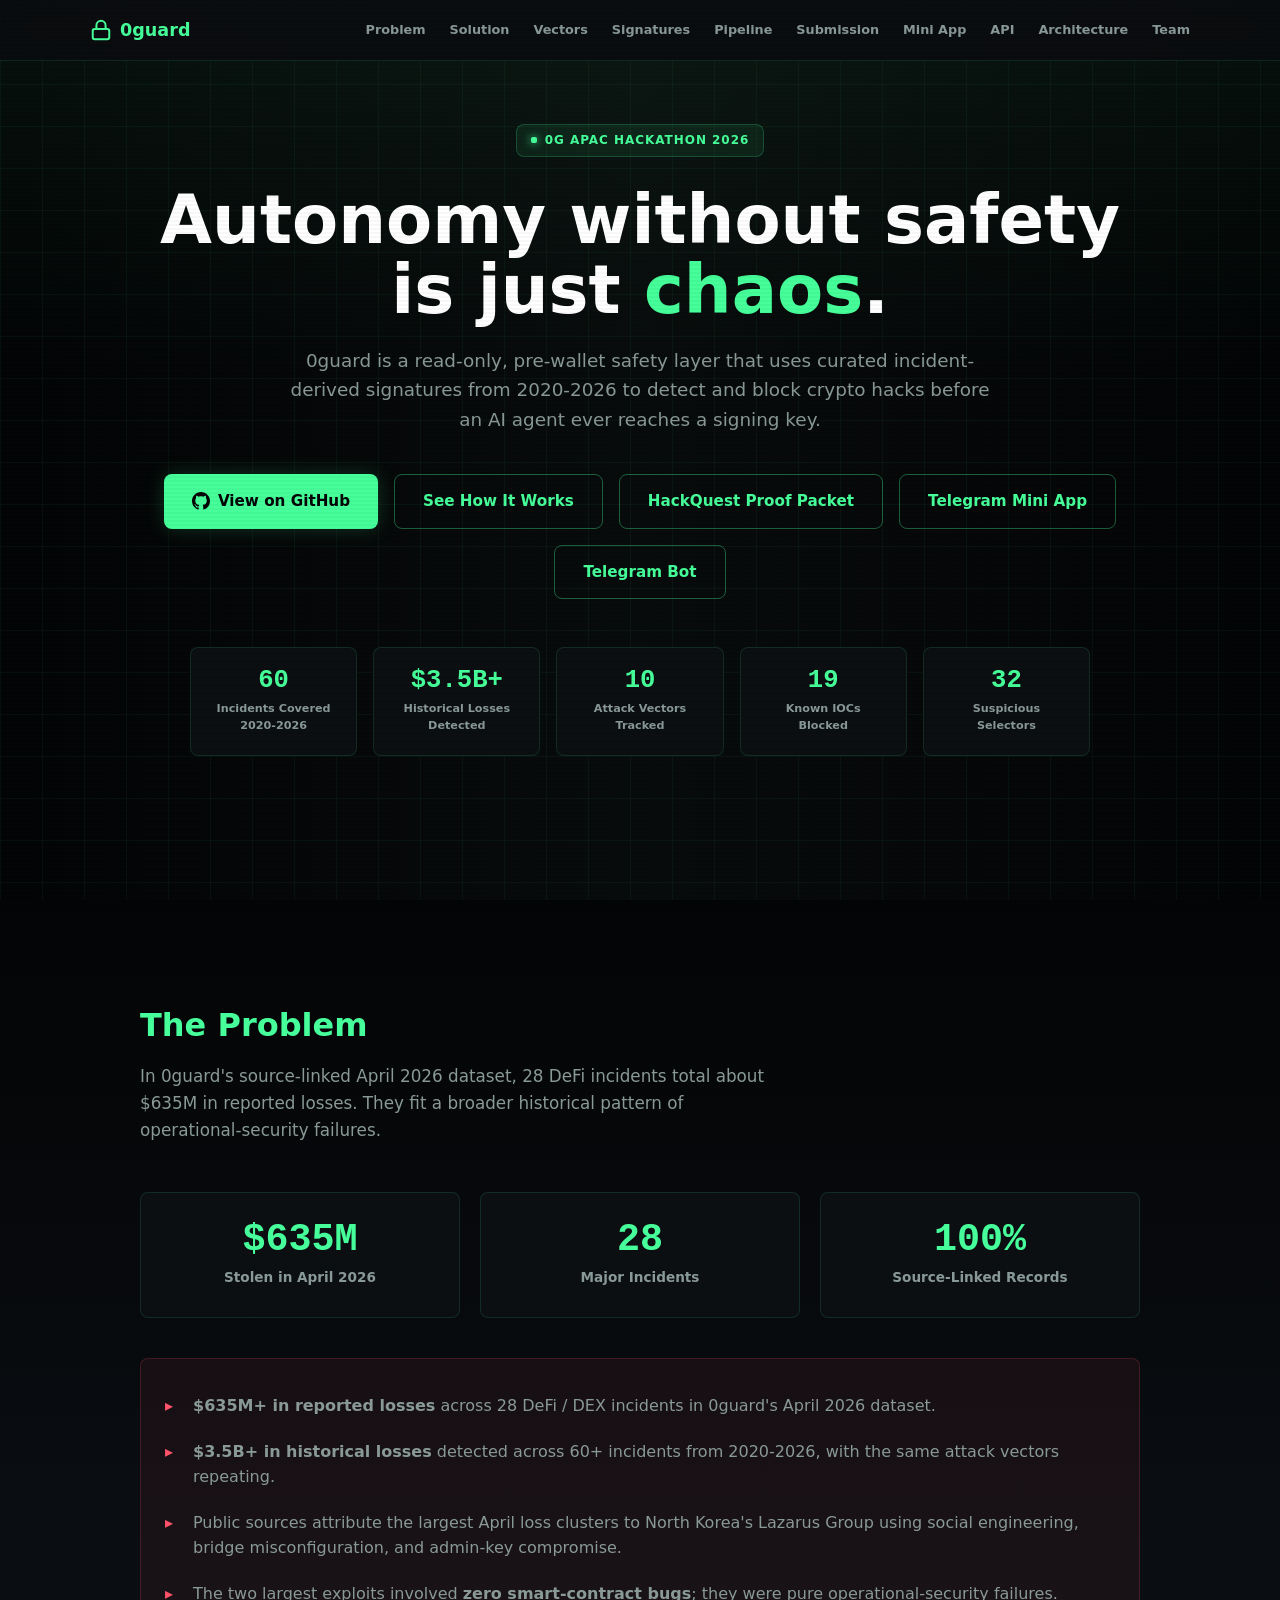
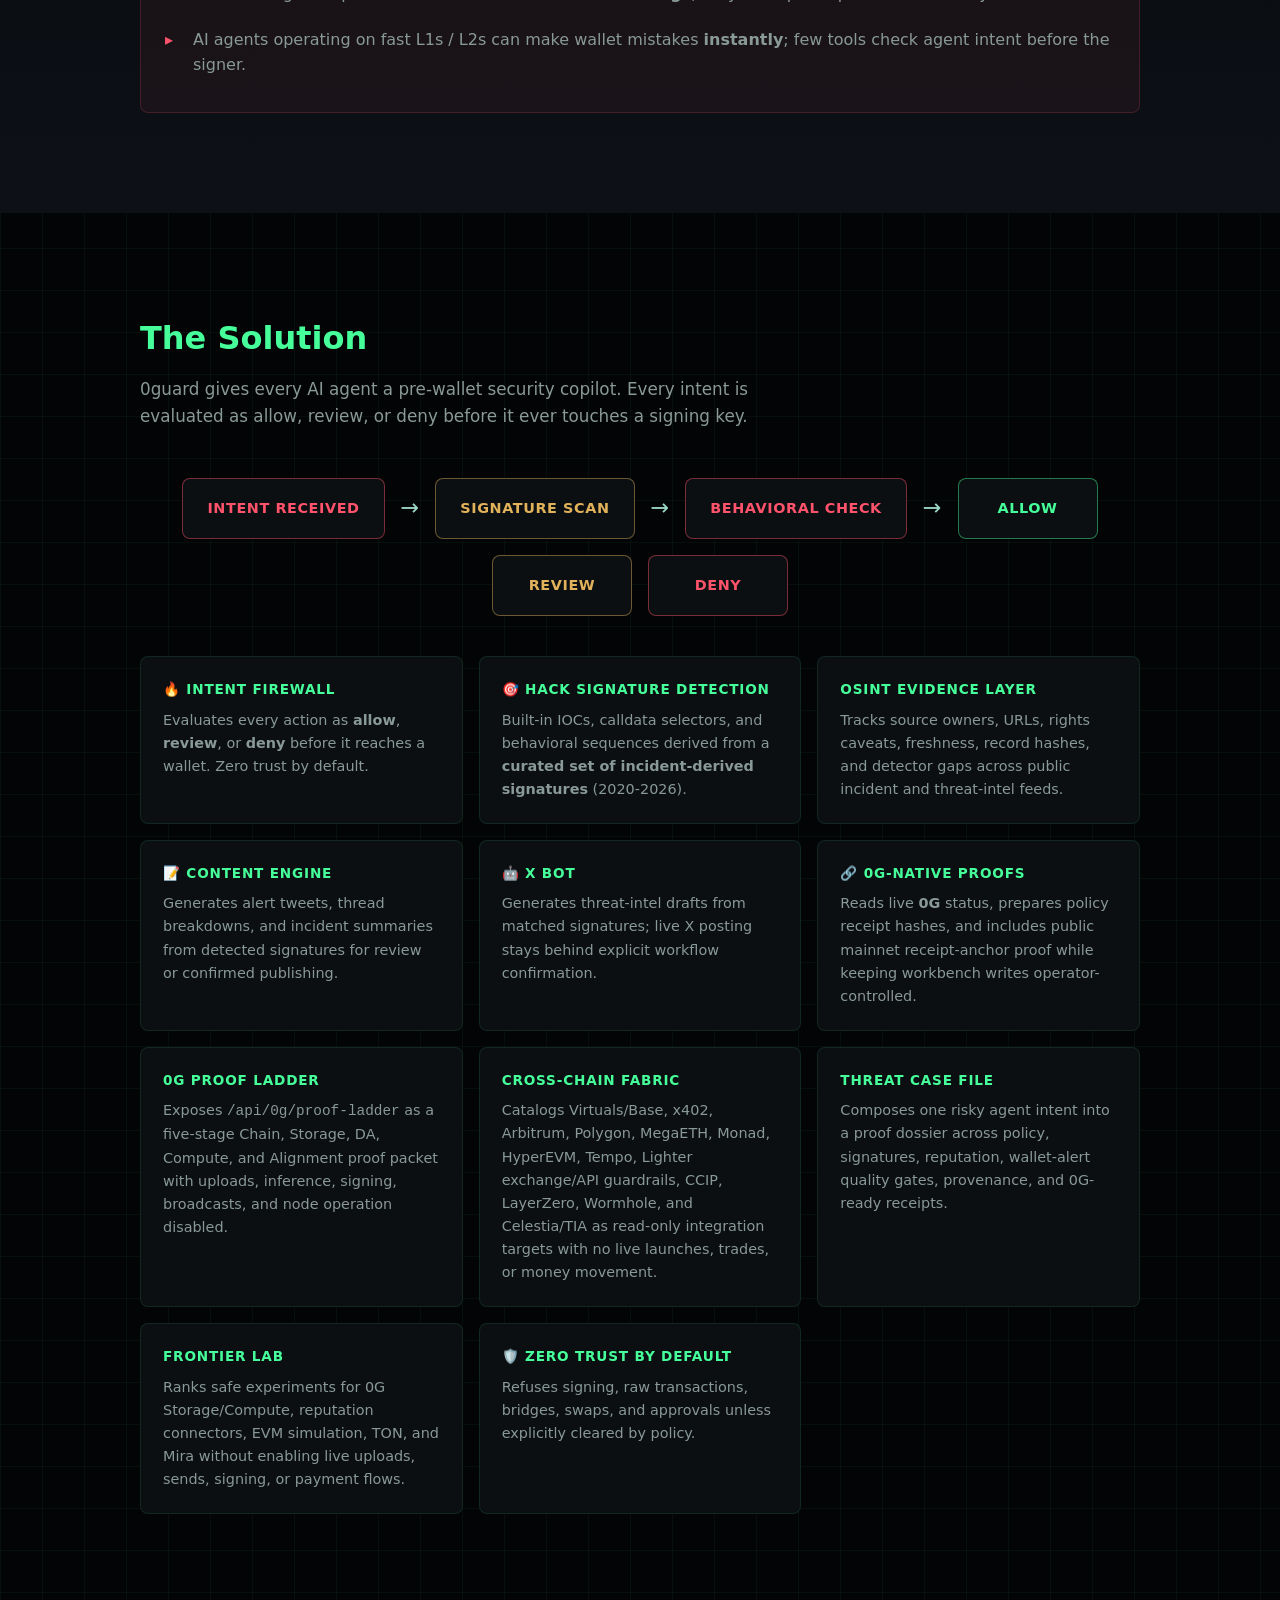
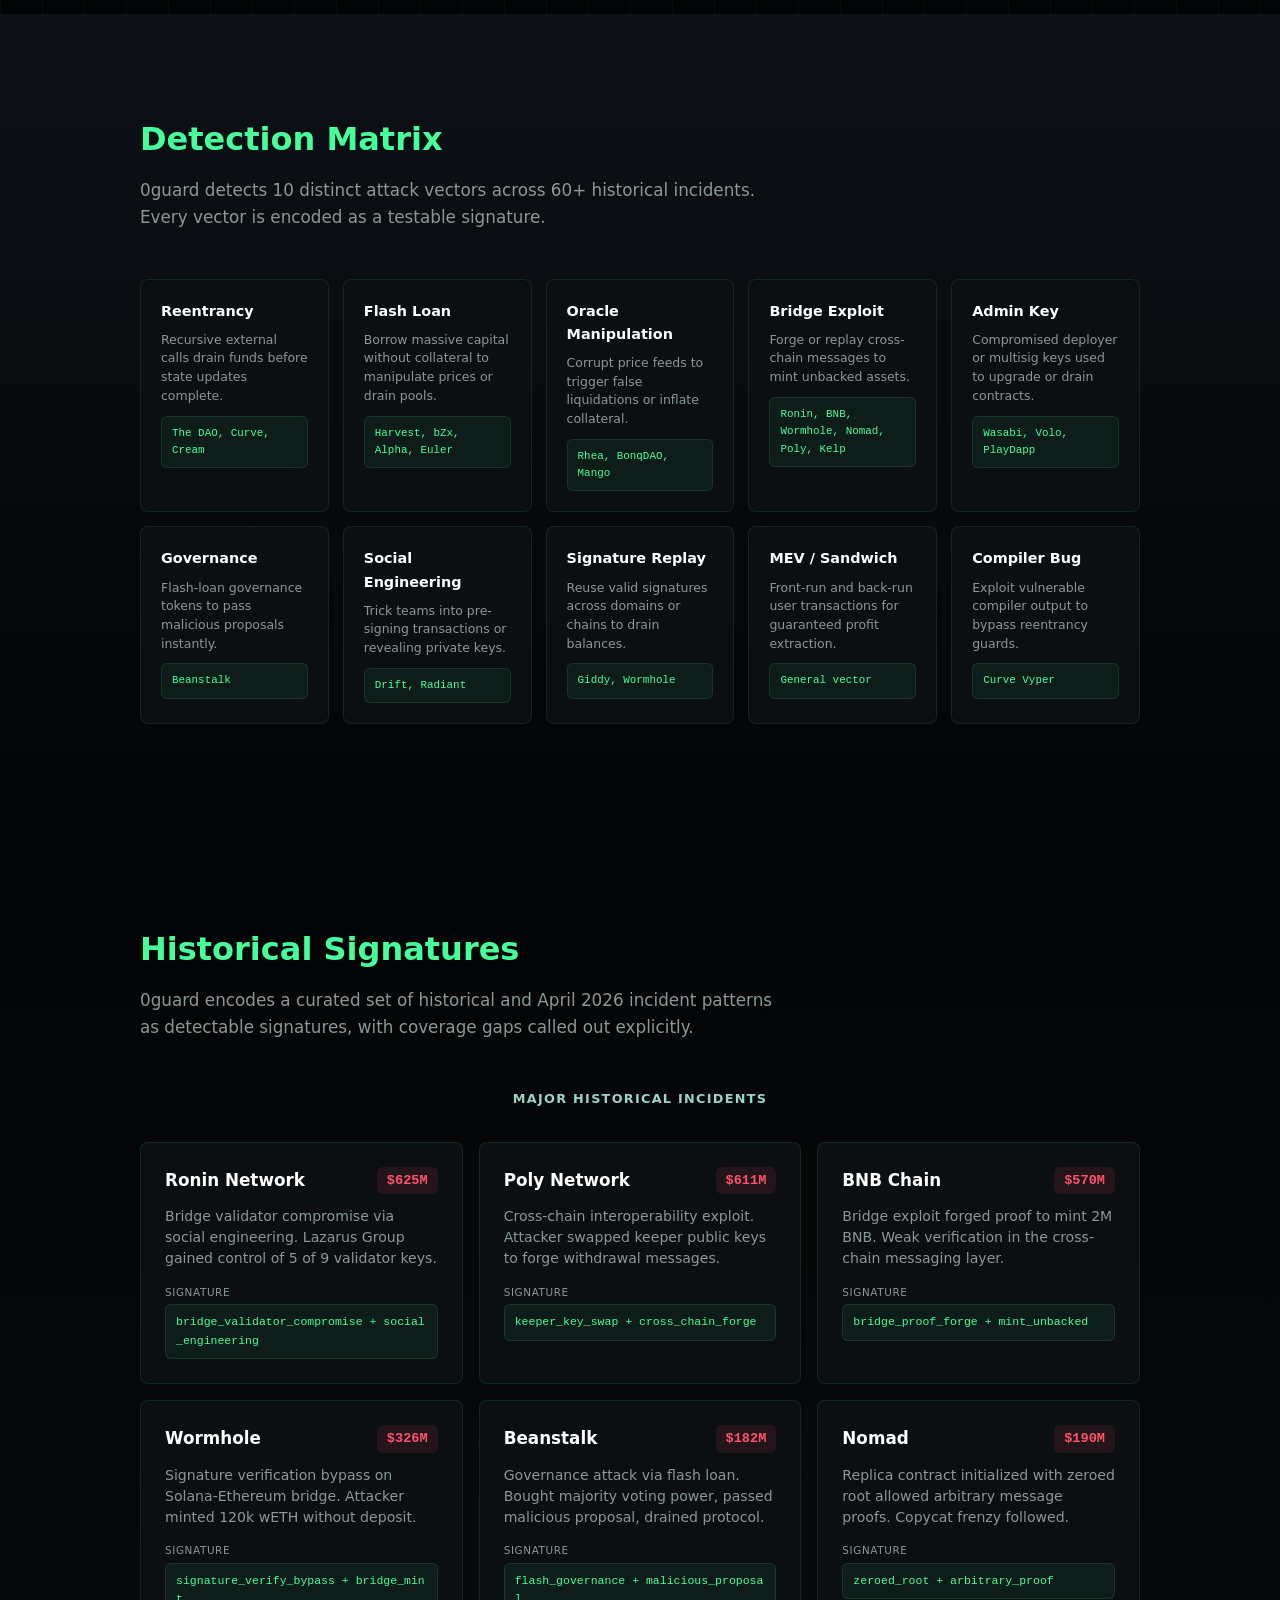
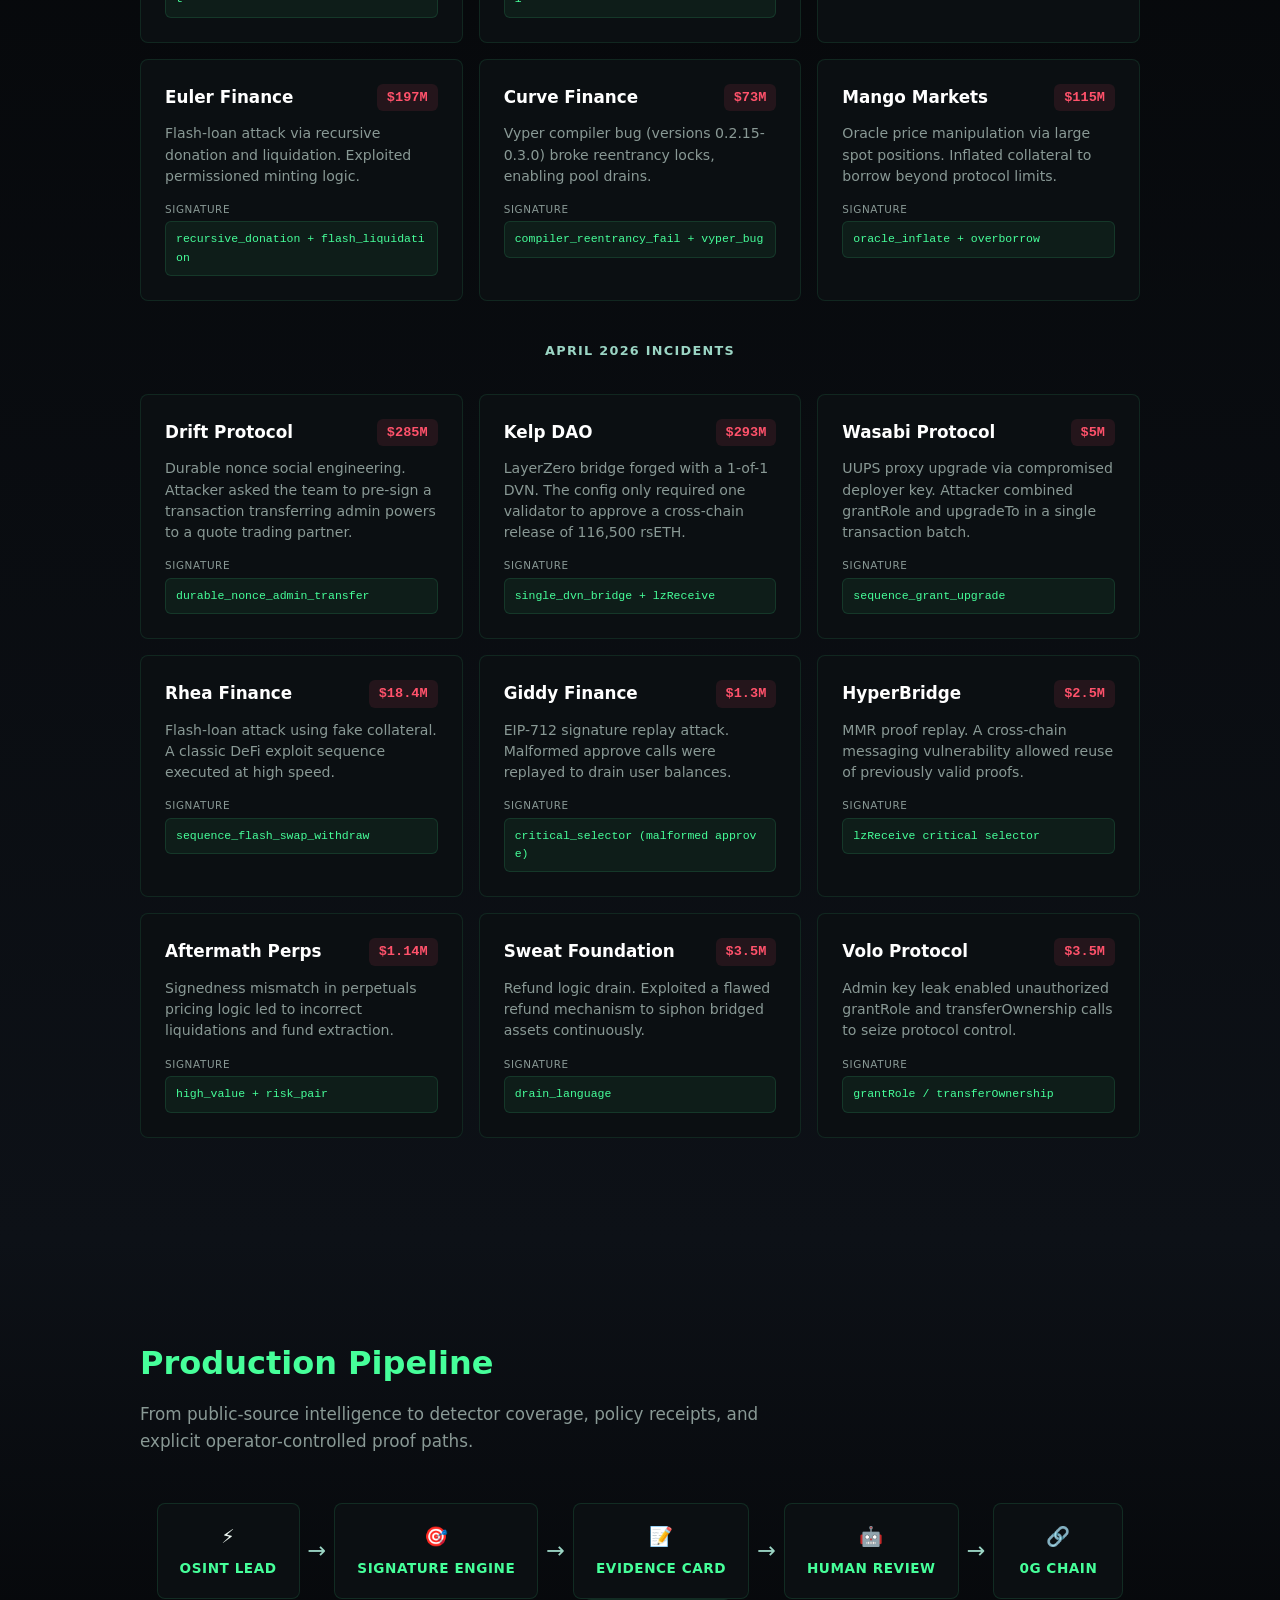
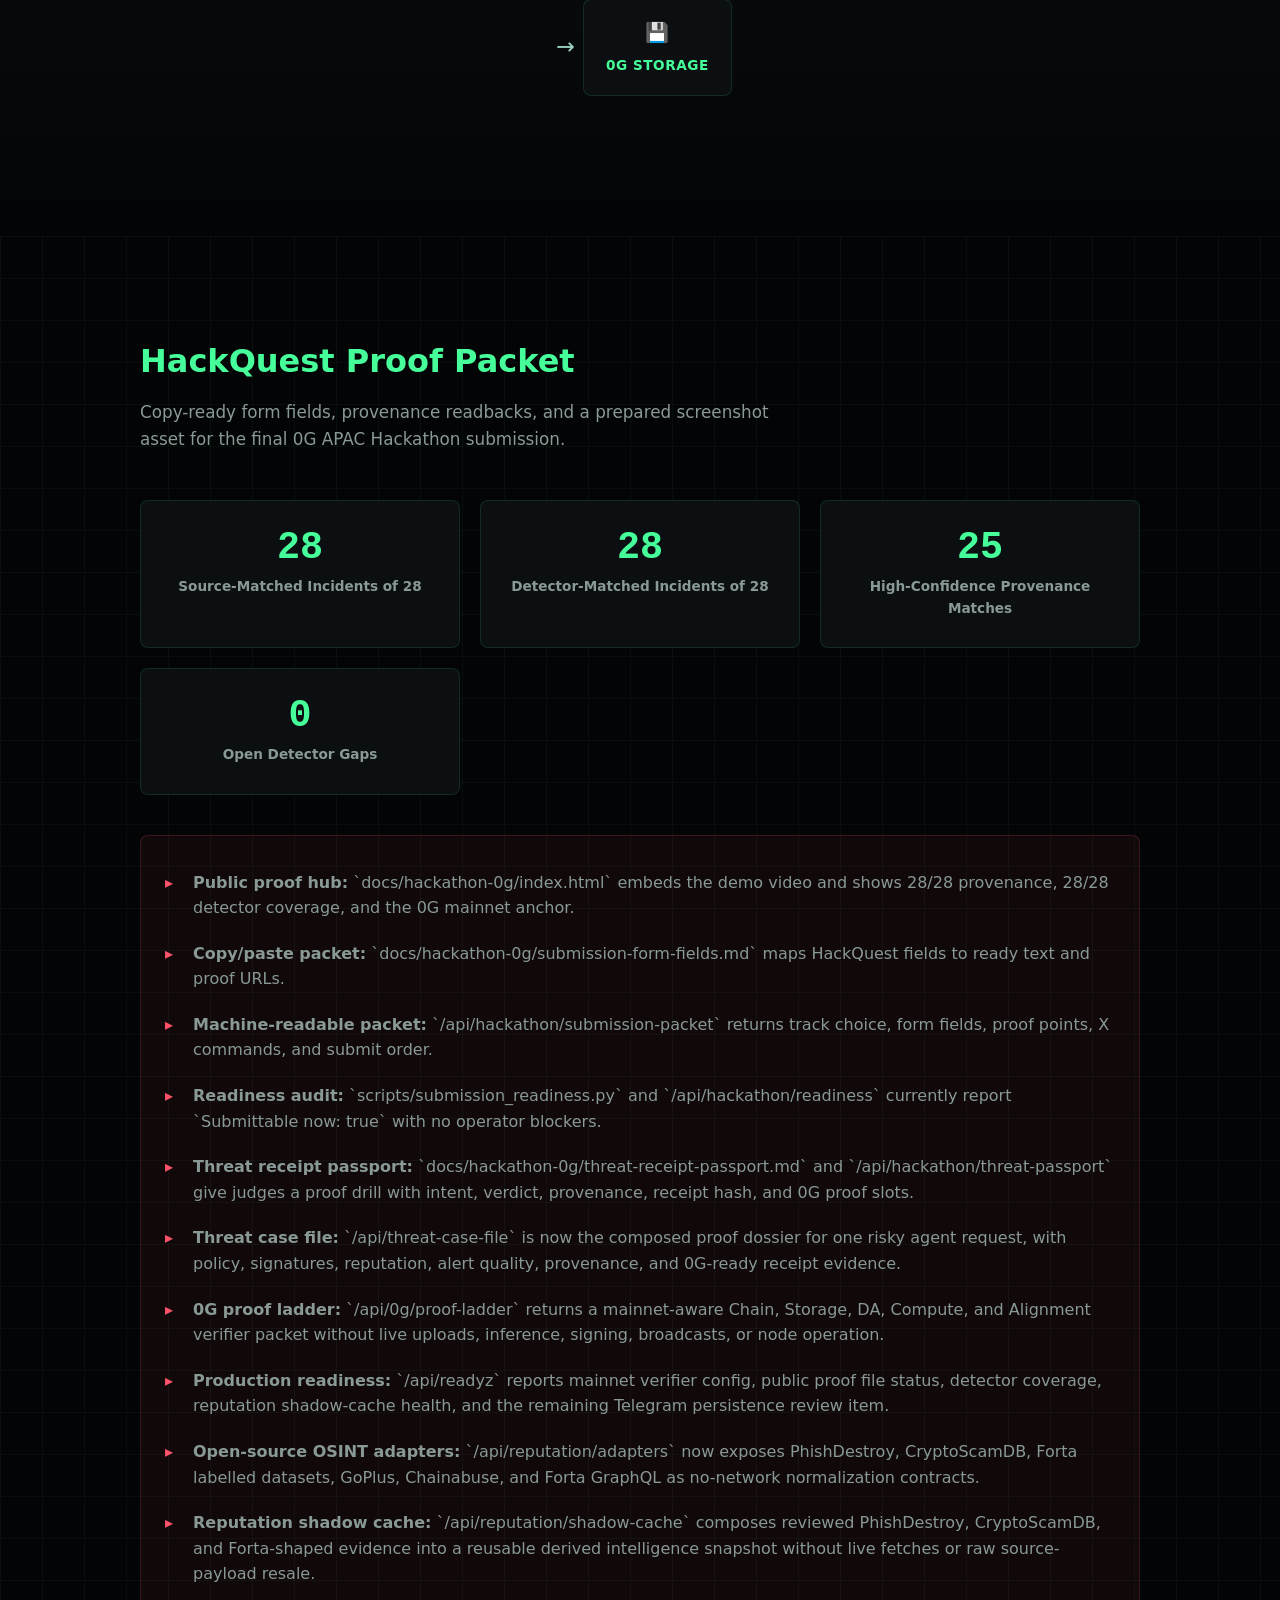
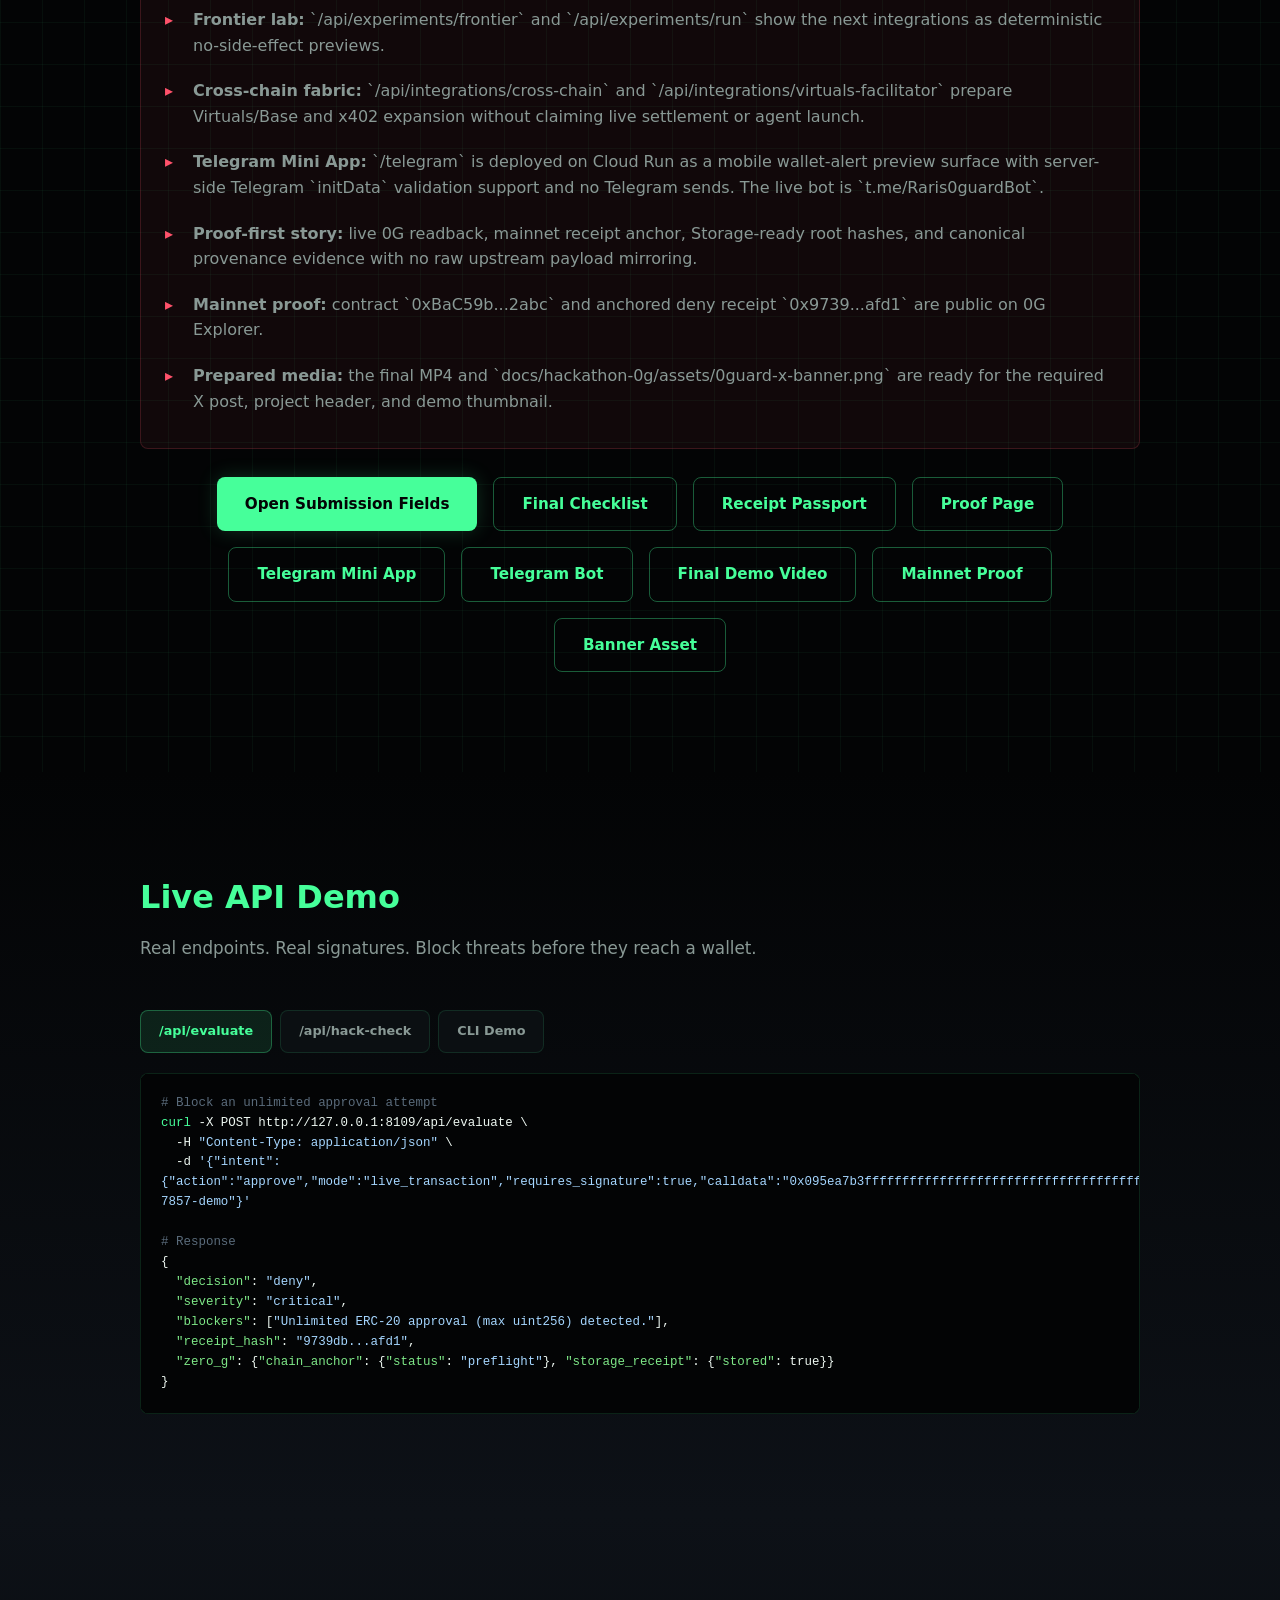
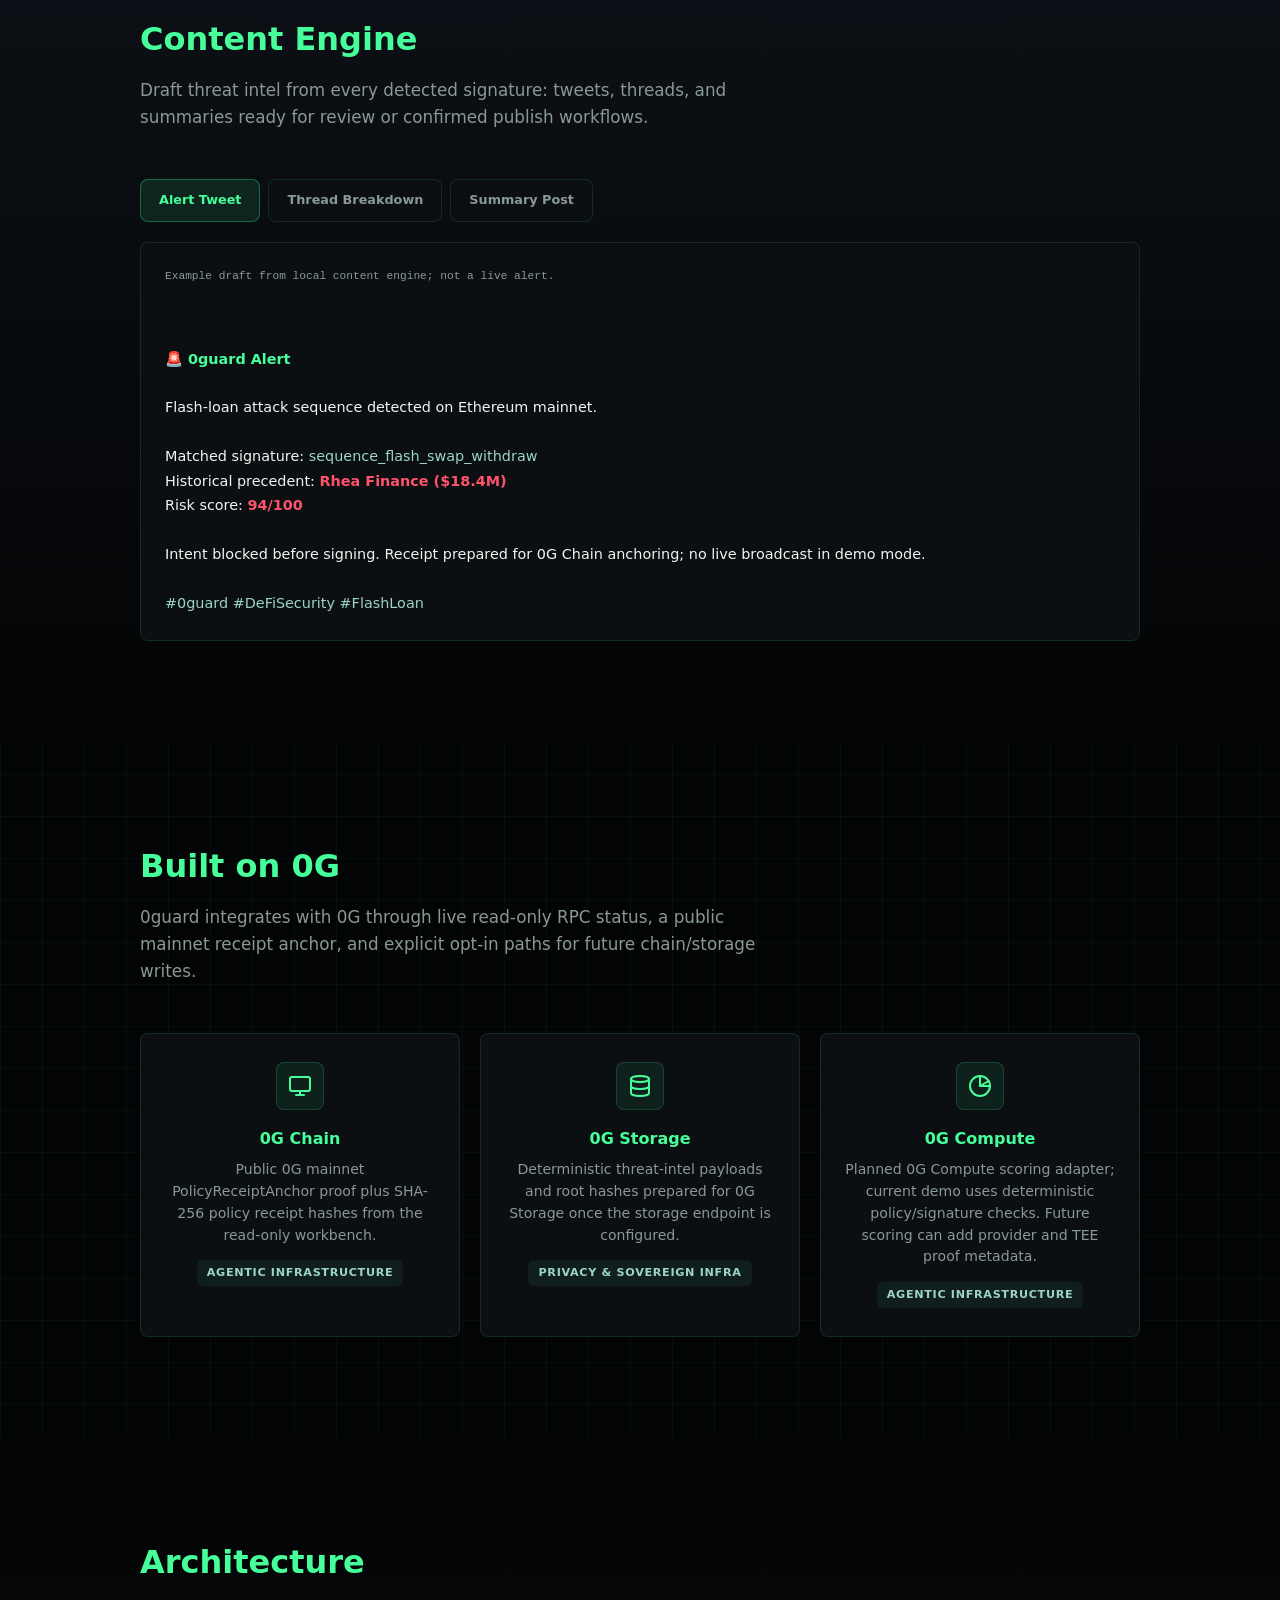
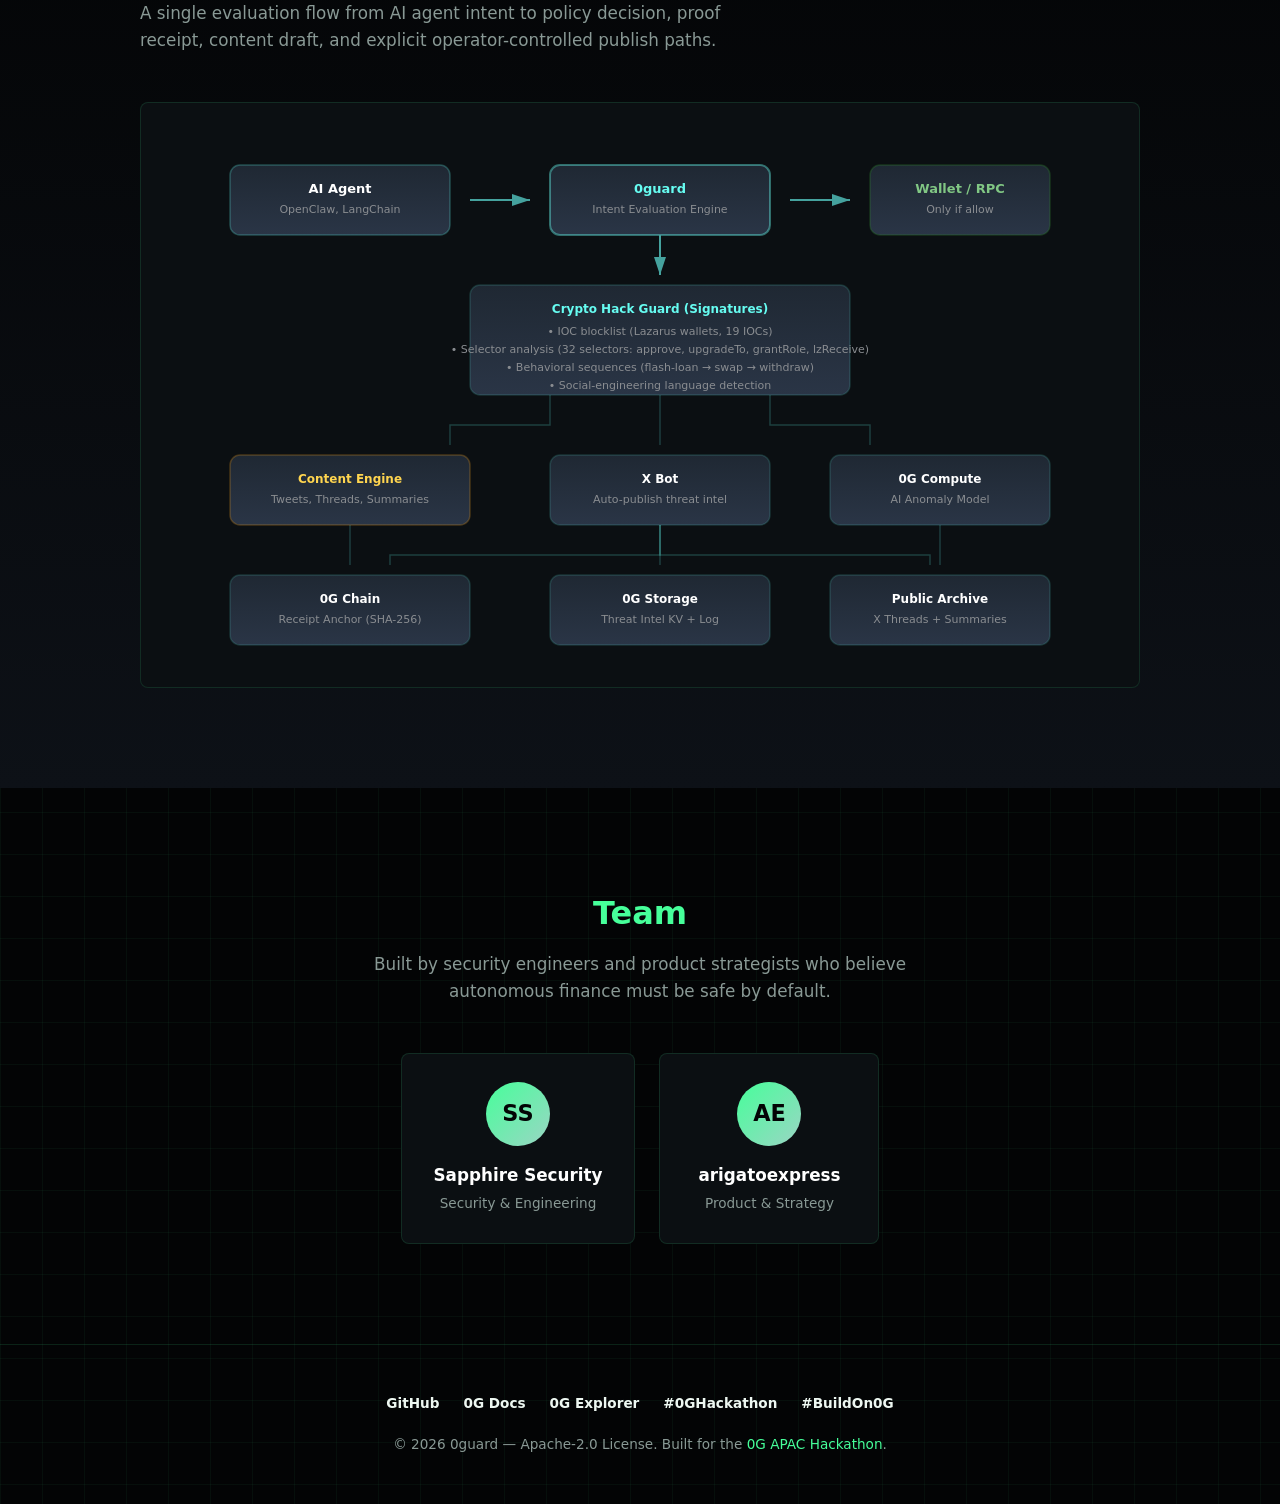
==== commit 9be3ce82: "chore: professionalize license and video production packet" ====
--- a/docs/index.html
+++ b/docs/index.html
@@ -1234,7 +1234,7 @@
       <a href="https://x.com/search?q=%230GHackathon" target="_blank" rel="noopener">#0GHackathon</a>
       <a href="https://x.com/search?q=%23BuildOn0G" target="_blank" rel="noopener">#BuildOn0G</a>
     </div>
-    <p>© 2026 0guard — MIT License. Built for the <a href="https://hackquest.io/en/hackathons/0G-APAC-Hackathon" target="_blank" rel="noopener">0G APAC Hackathon</a>.</p>
+    <p>© 2026 0guard — Apache-2.0 License. Built for the <a href="https://hackquest.io/en/hackathons/0G-APAC-Hackathon" target="_blank" rel="noopener">0G APAC Hackathon</a>.</p>
   </footer>
   <script>
     // Animated counters
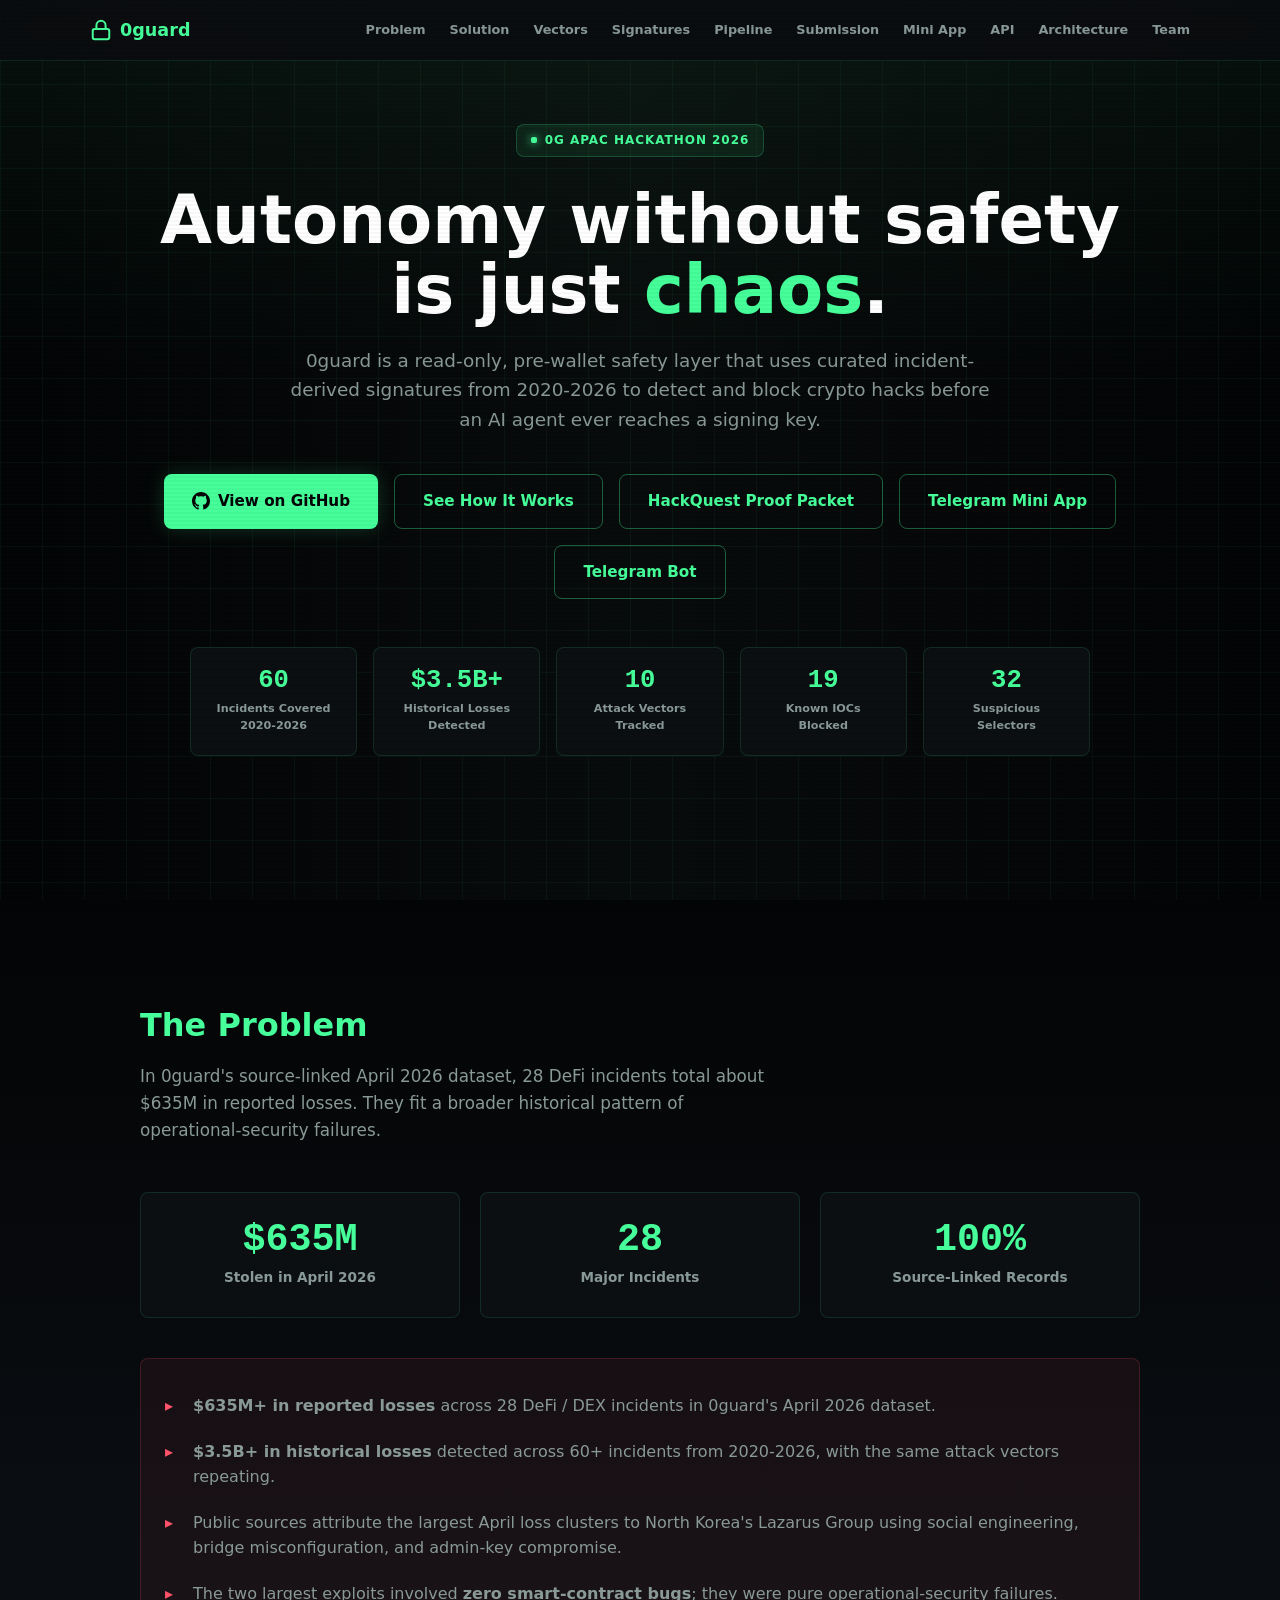
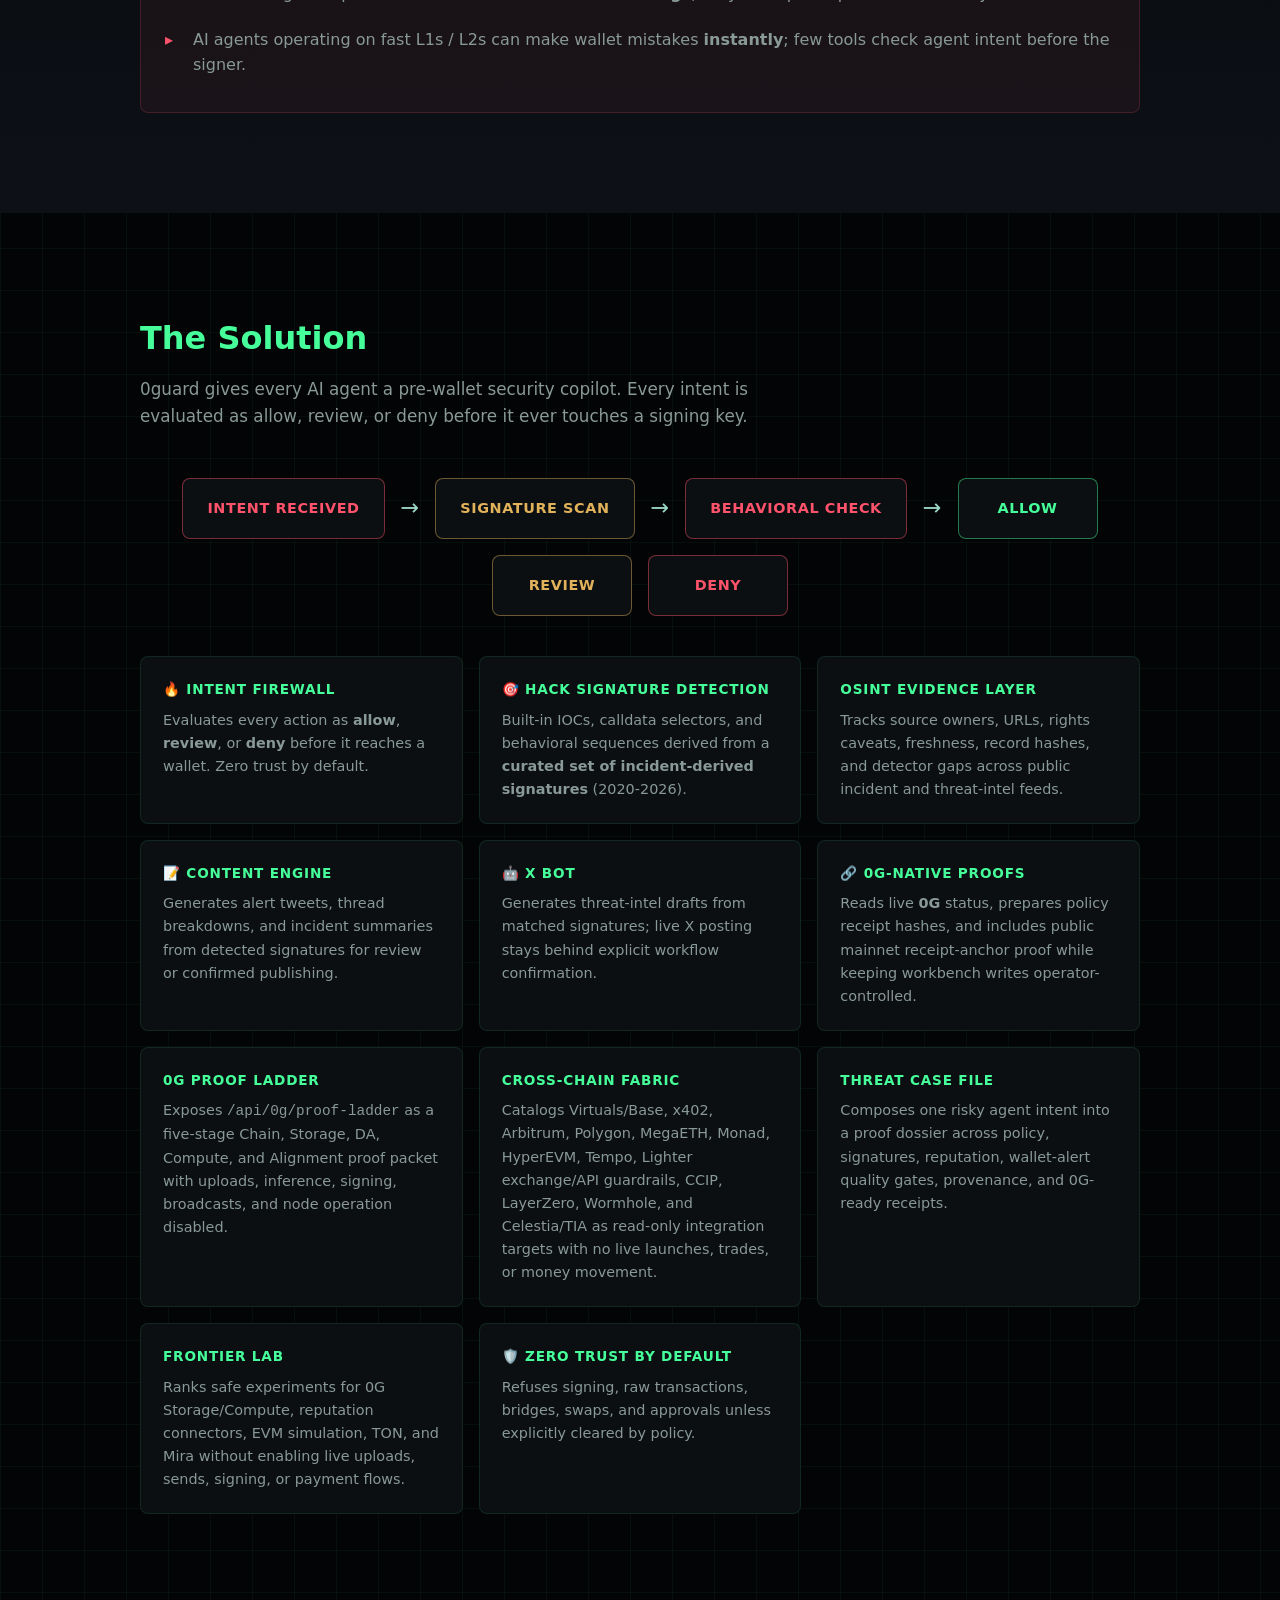
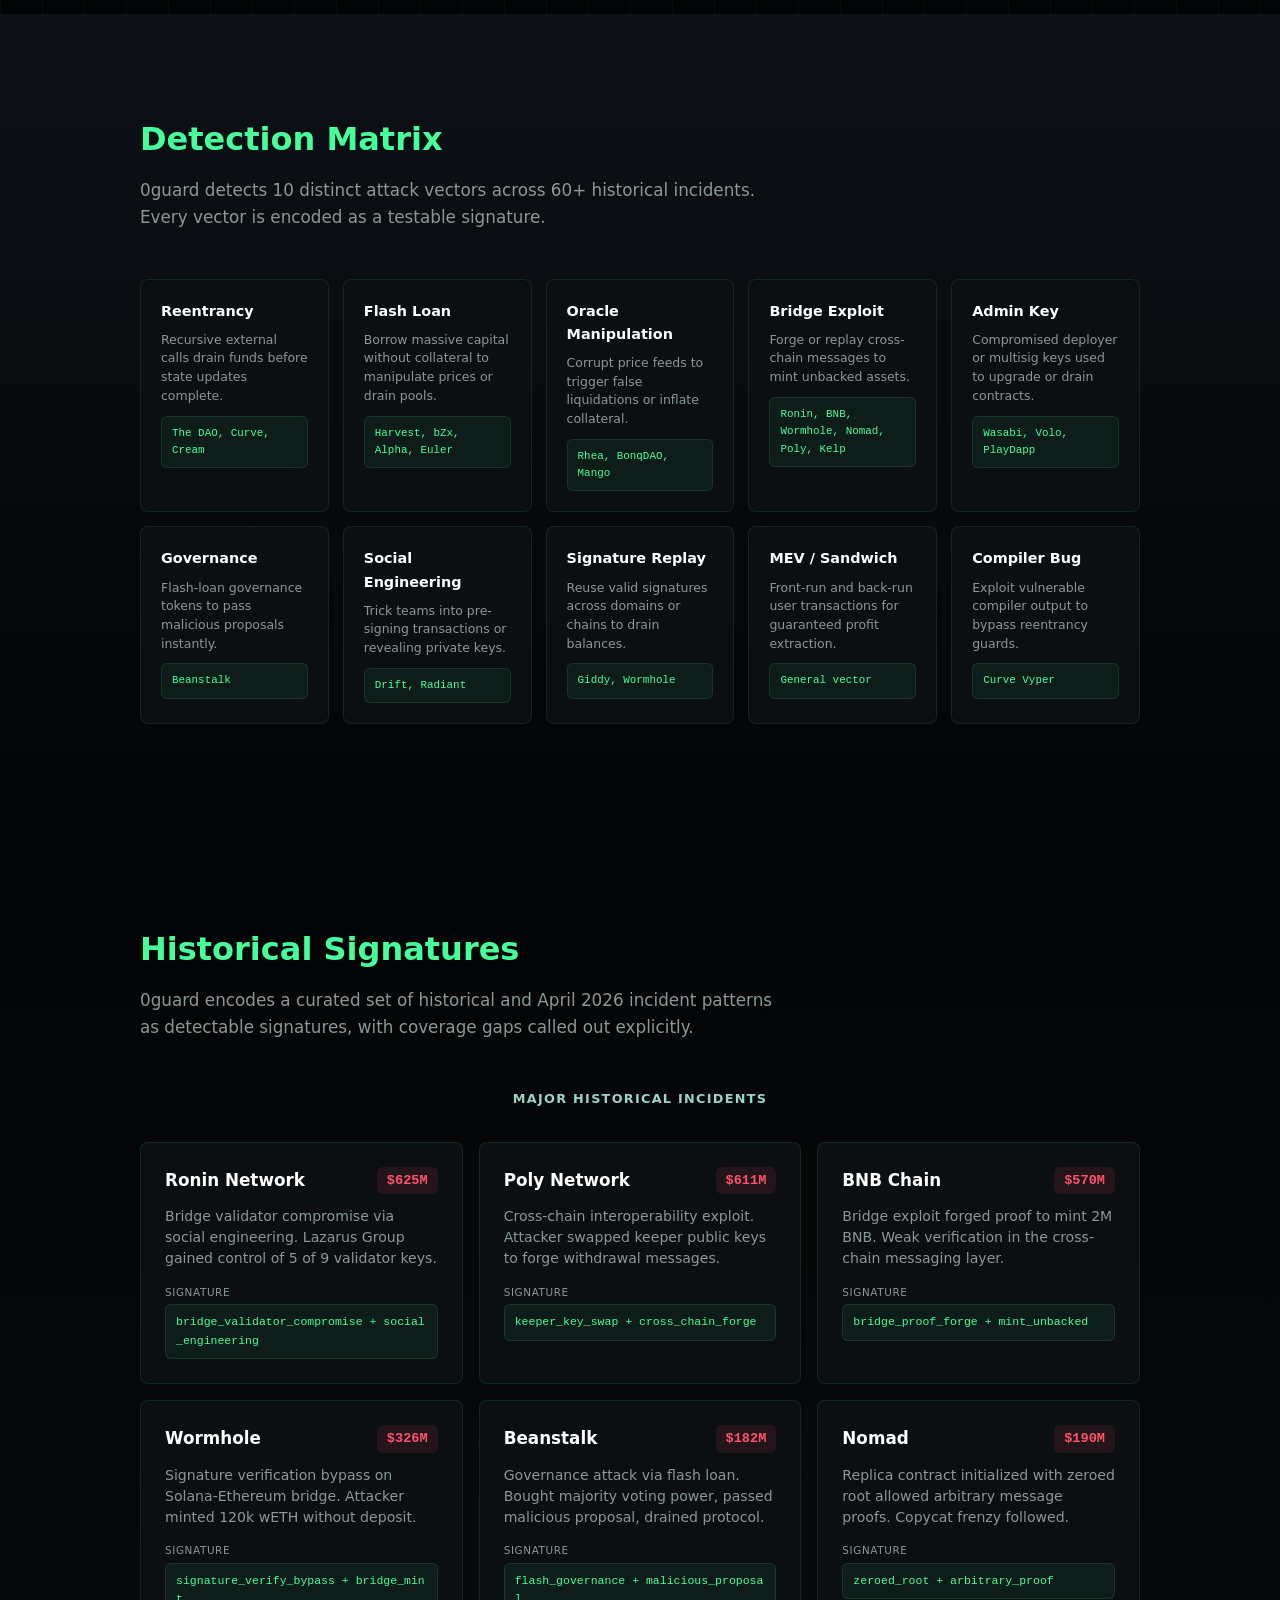
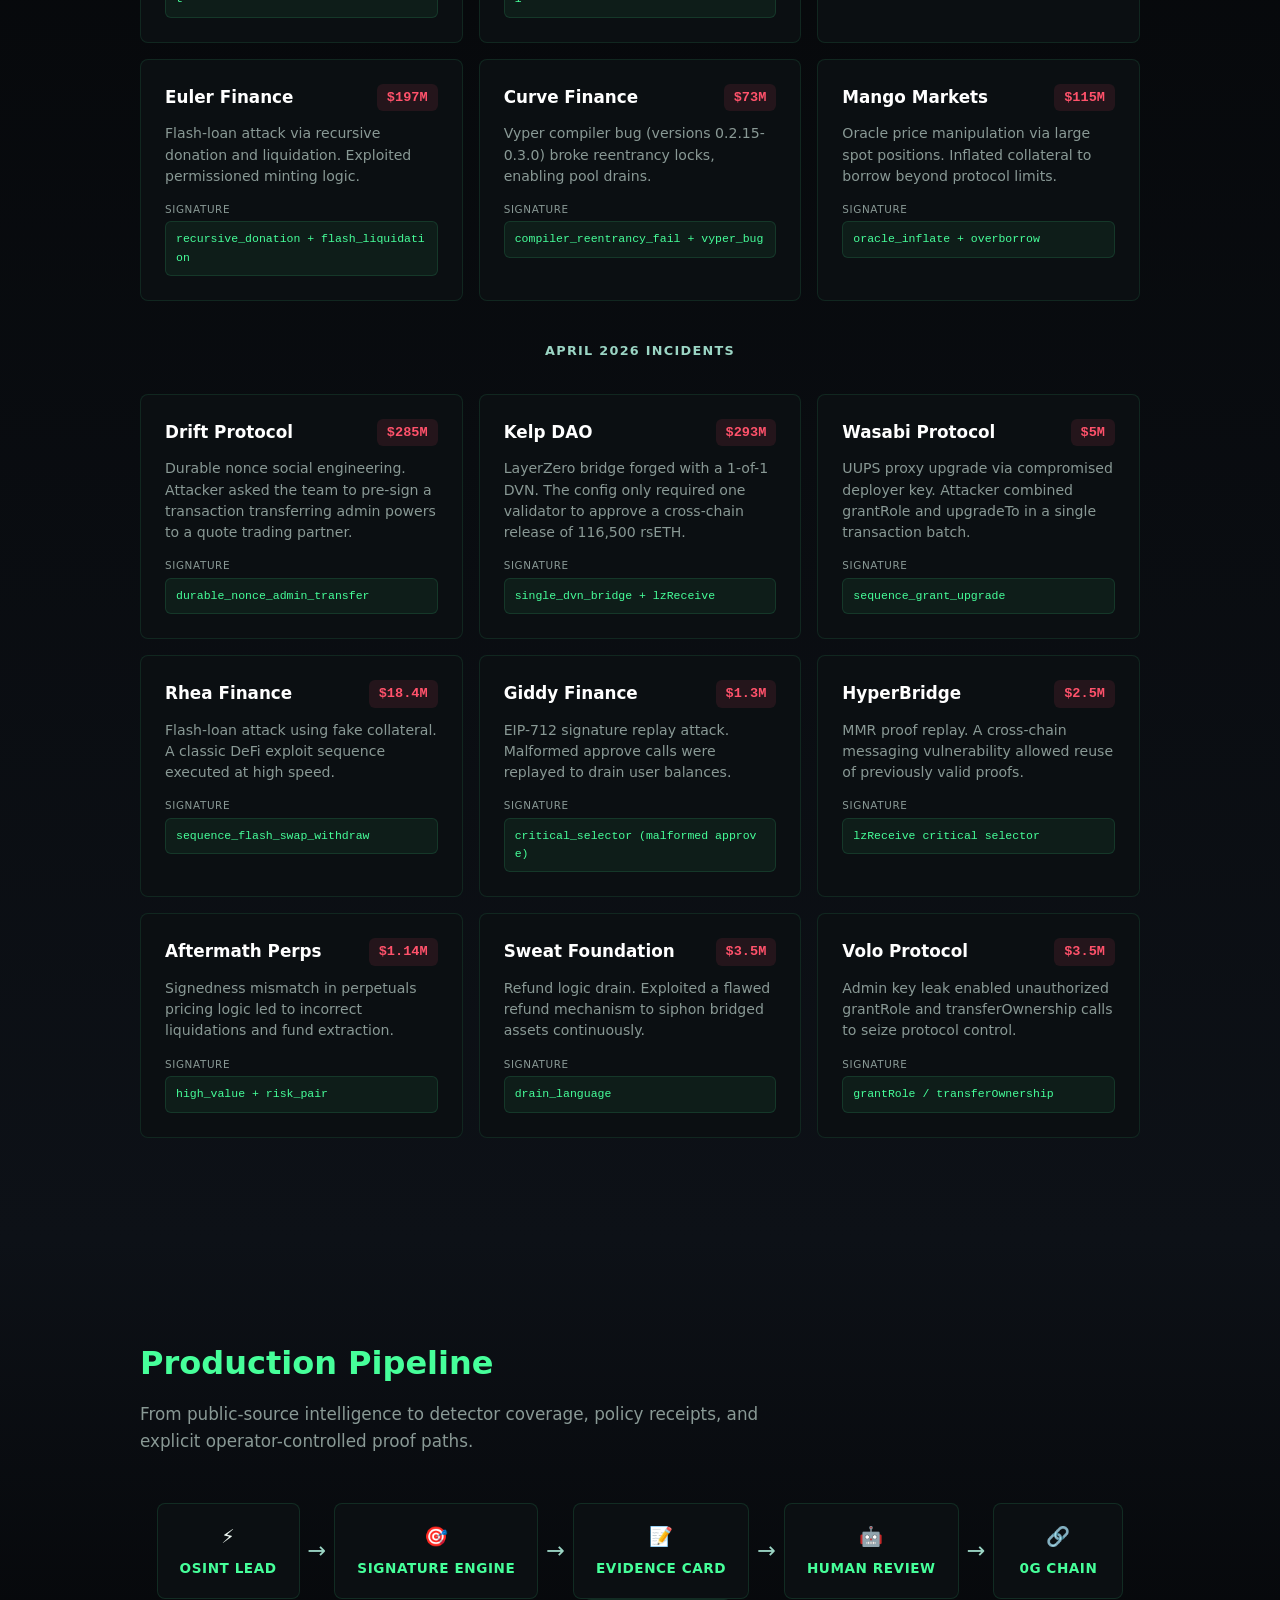
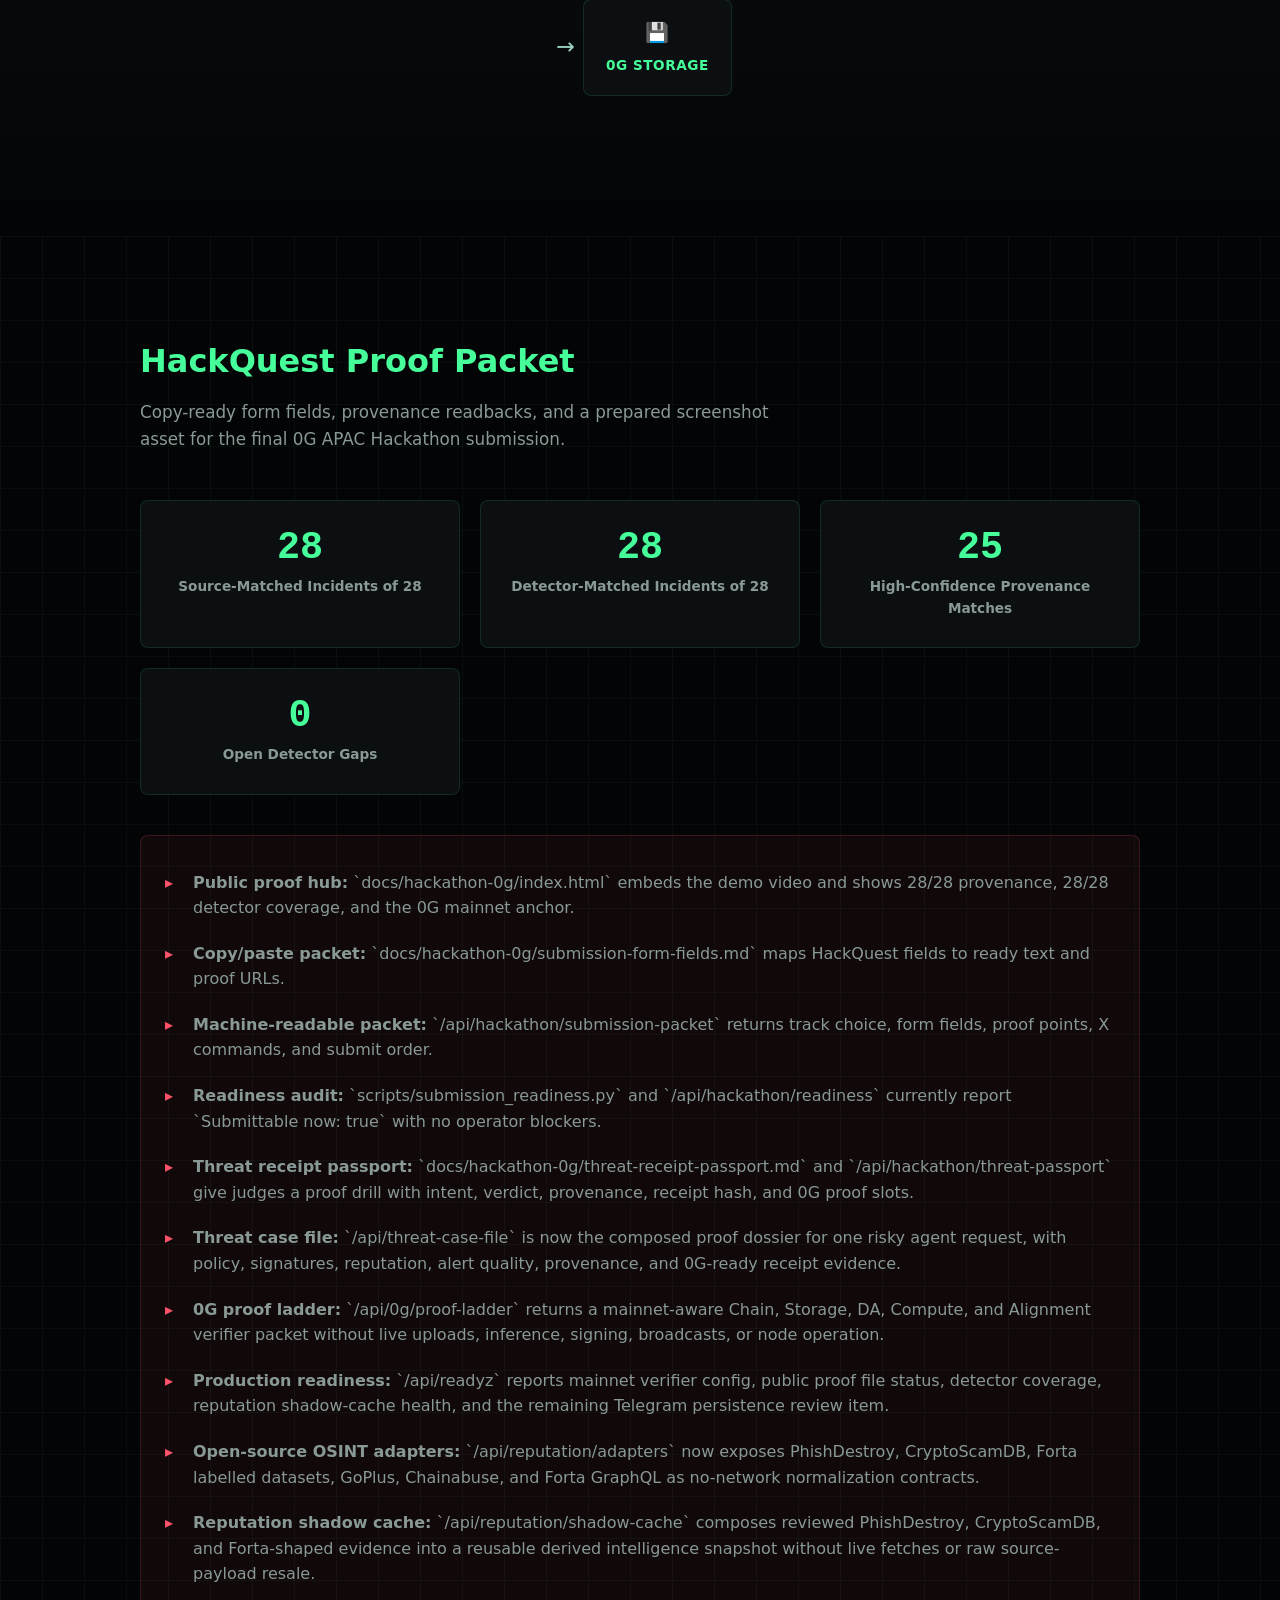
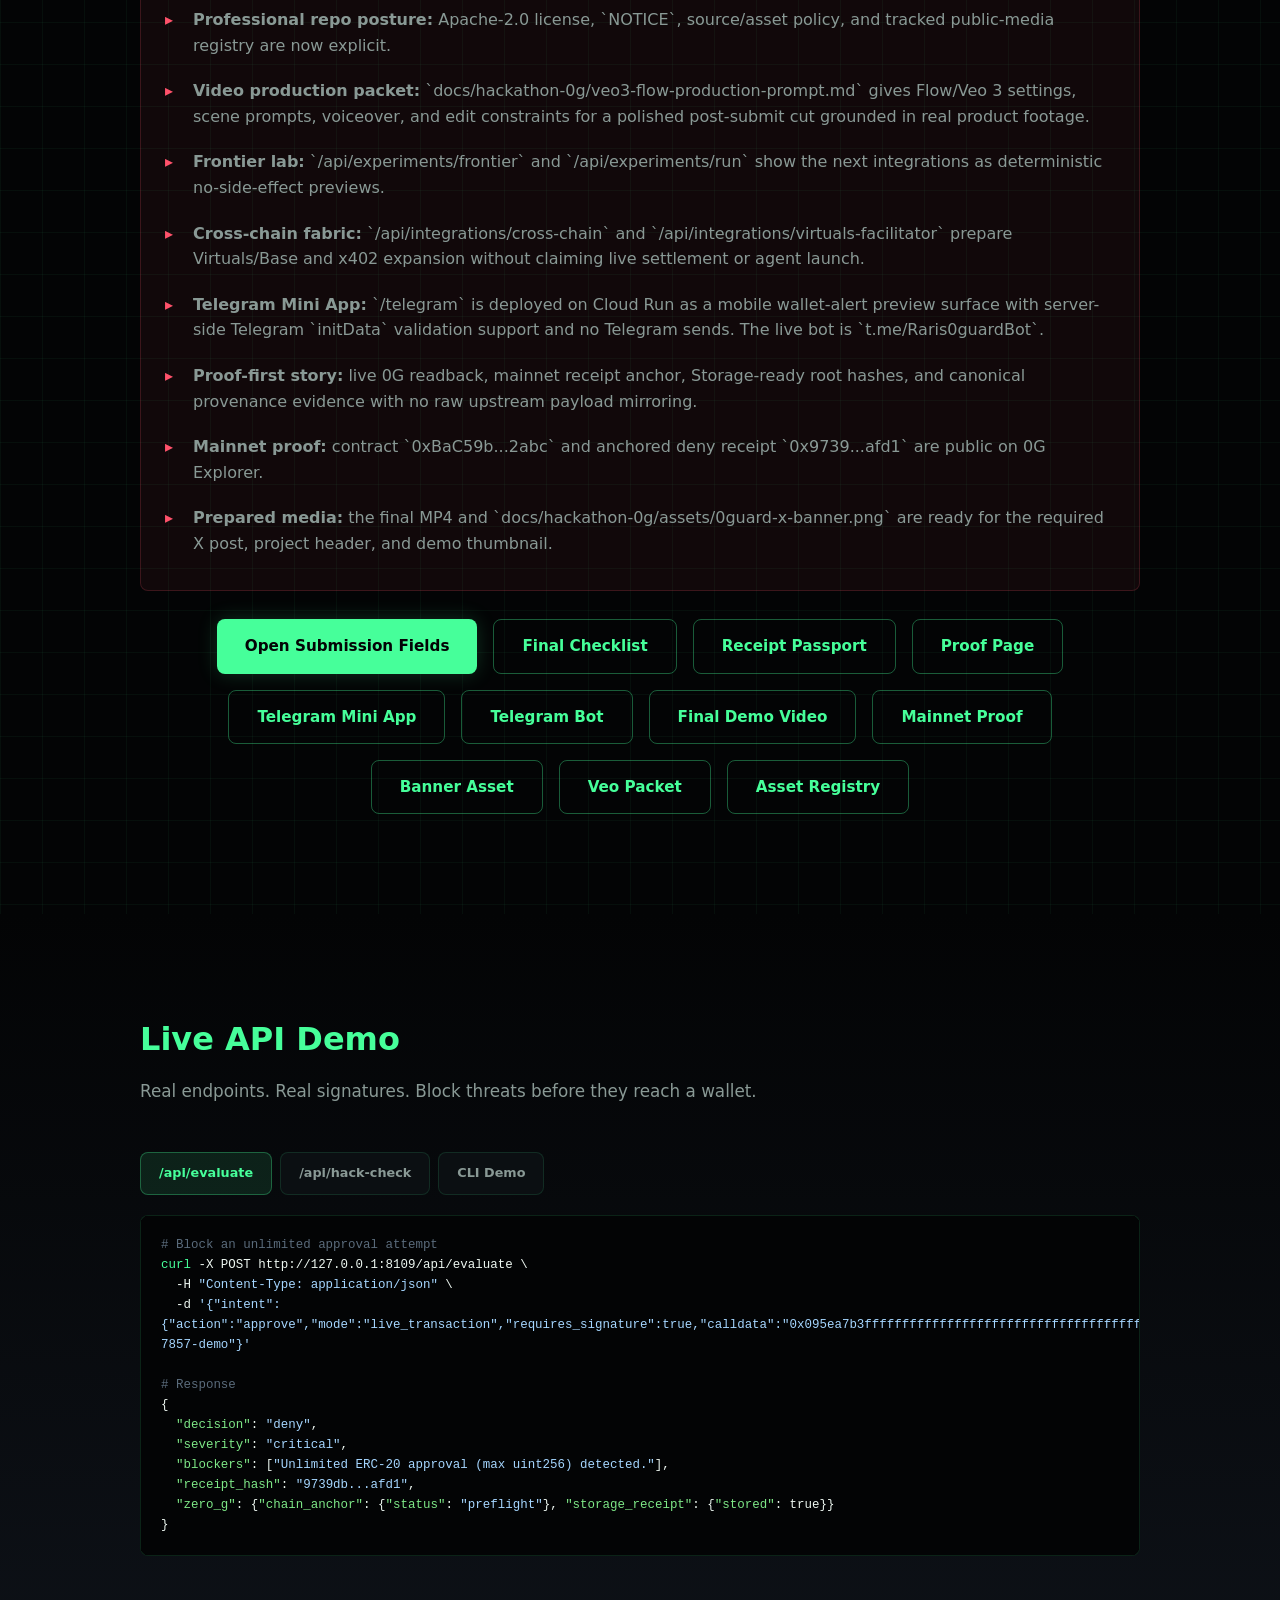
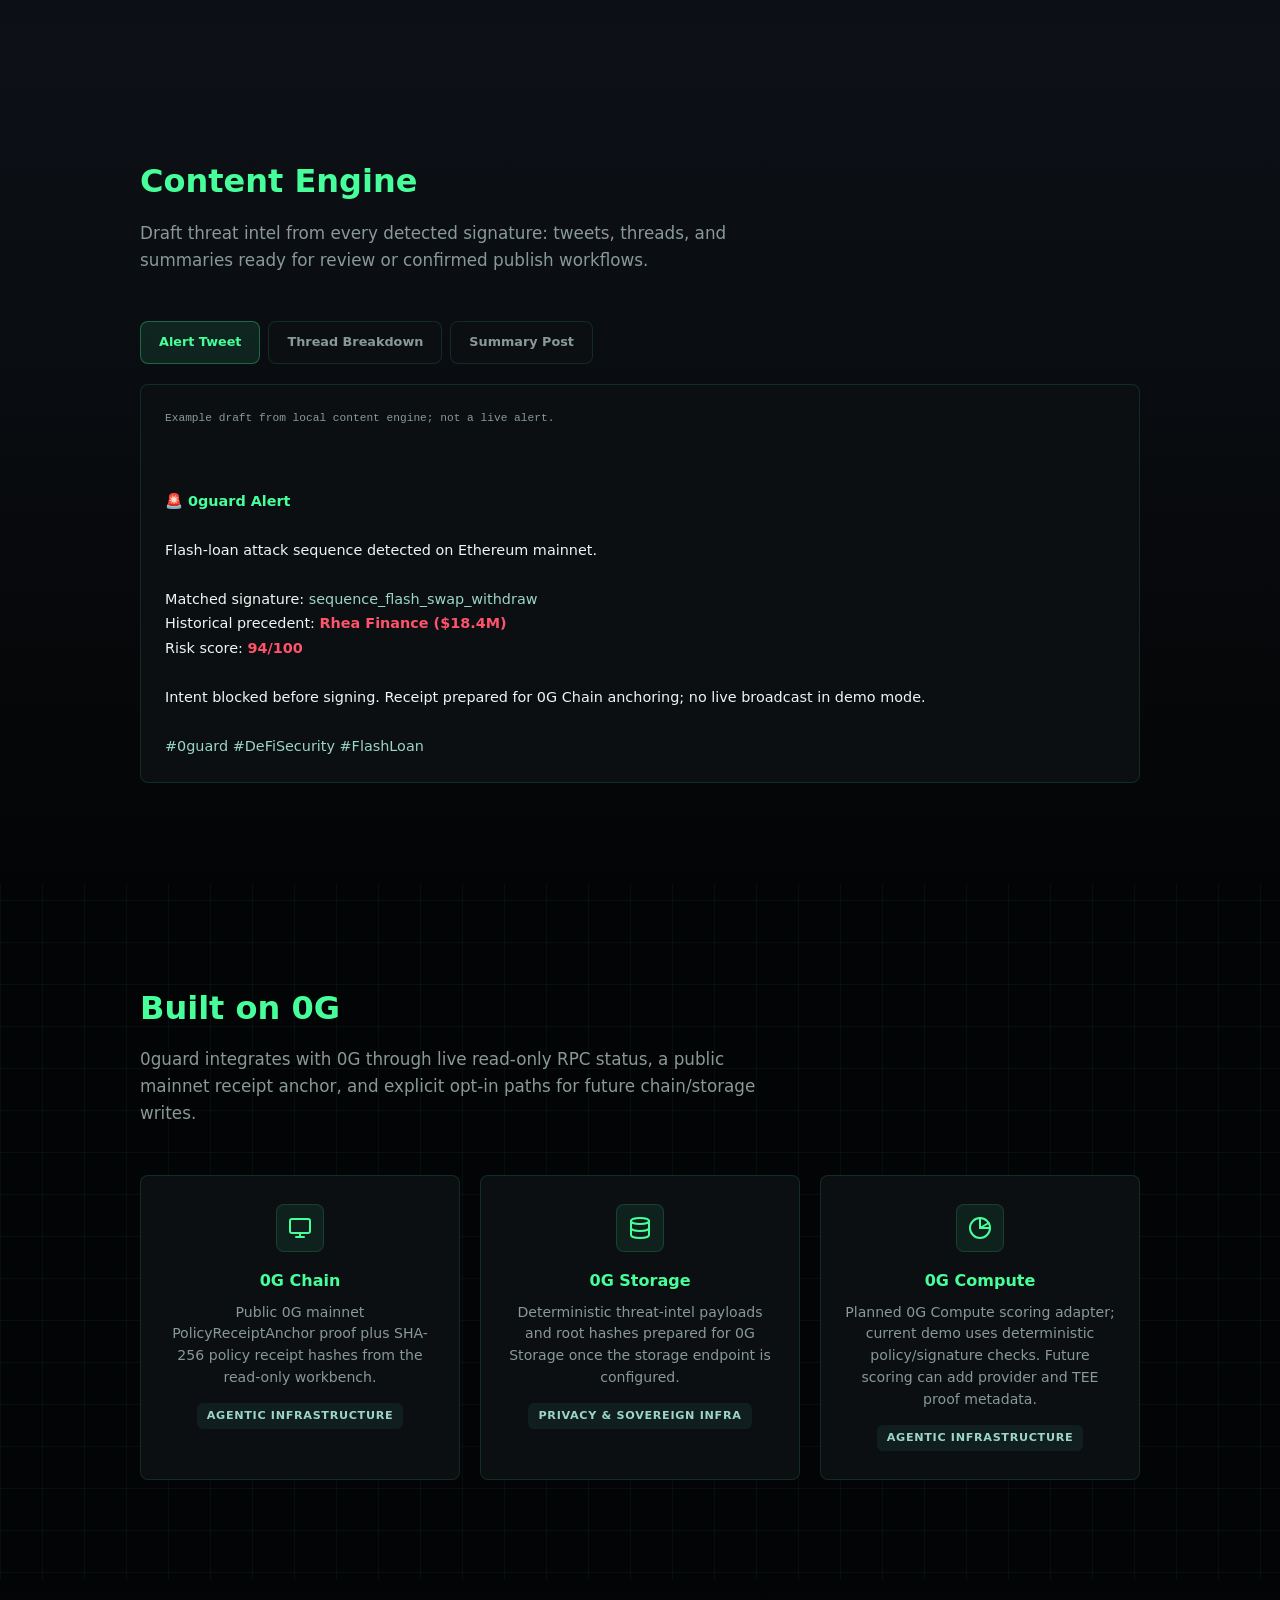
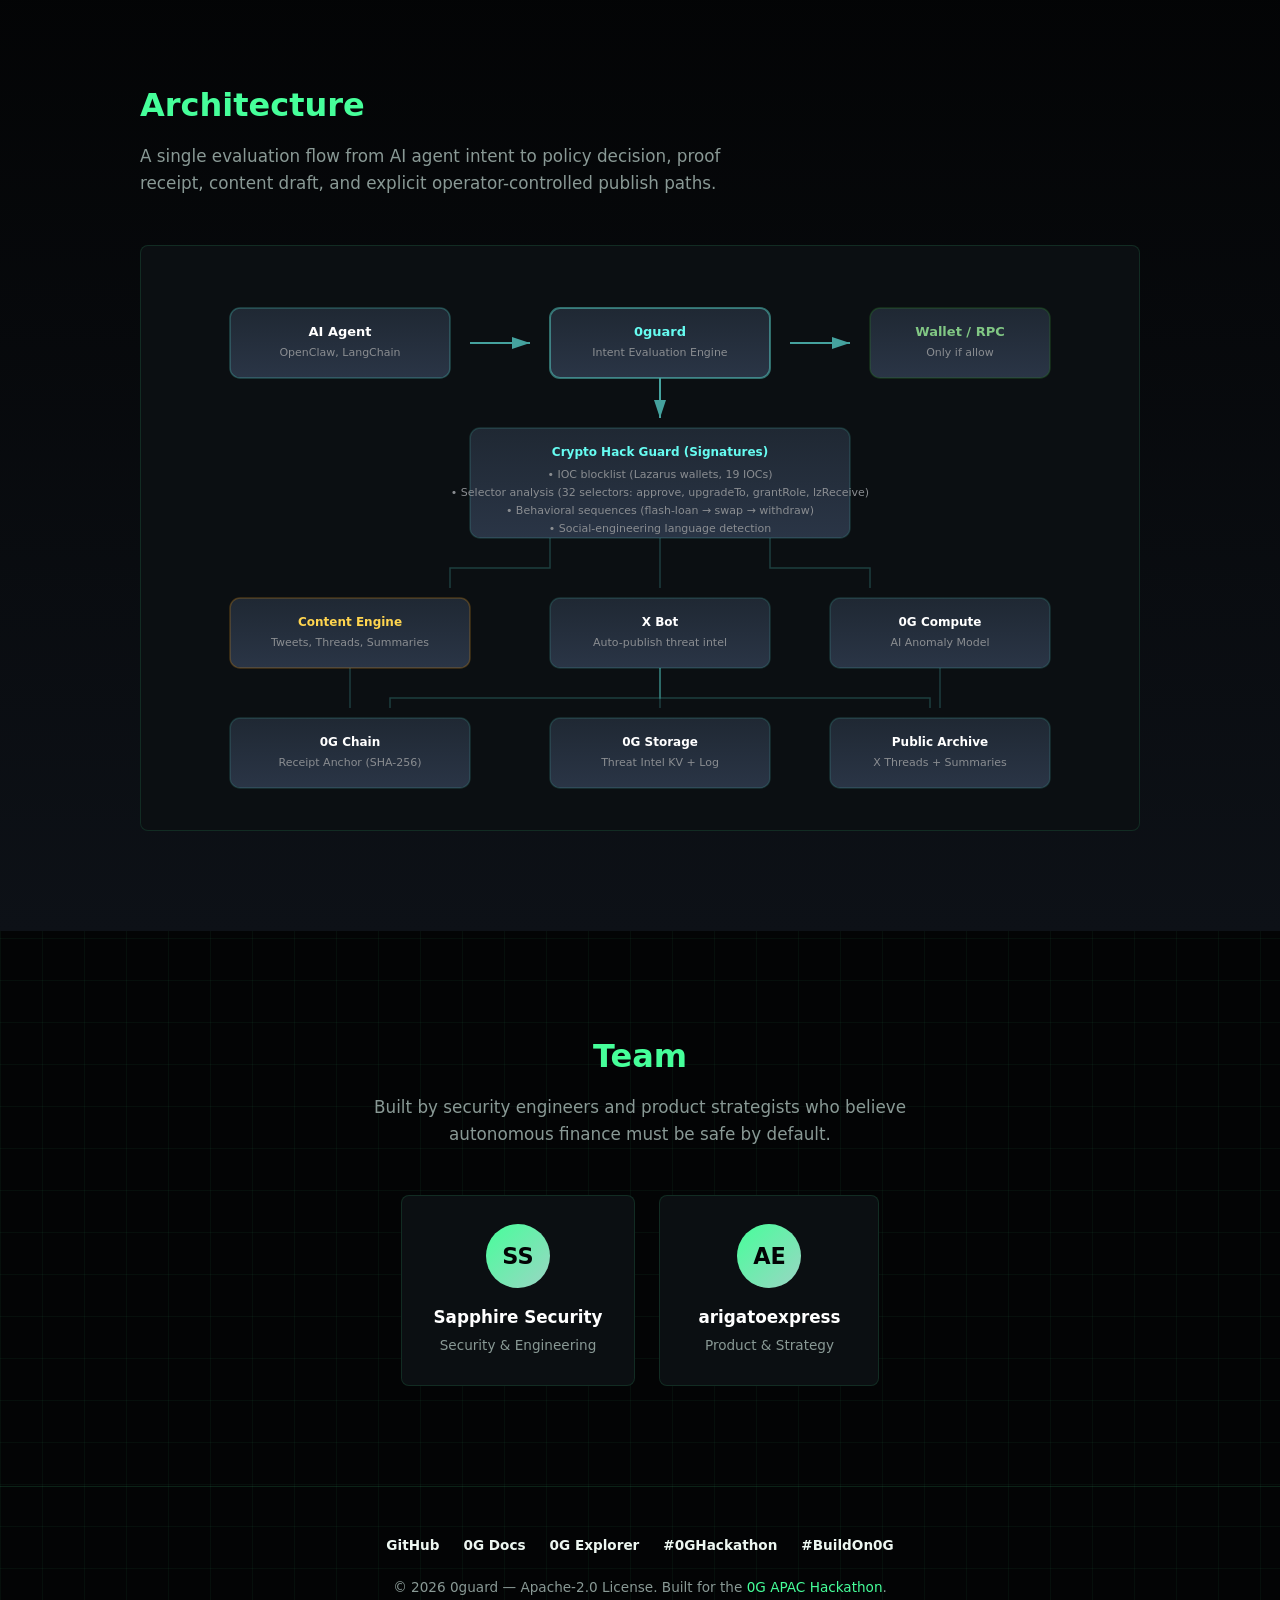
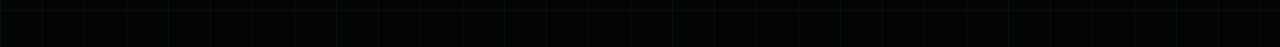
==== commit c641fd1a: "docs: refresh submission proof professionalization" ====
--- a/docs/index.html
+++ b/docs/index.html
@@ -930,6 +930,8 @@
           <li><strong>Production readiness:</strong> `/api/readyz` reports mainnet verifier config, public proof file status, detector coverage, reputation shadow-cache health, and the remaining Telegram persistence review item.</li>
           <li><strong>Open-source OSINT adapters:</strong> `/api/reputation/adapters` now exposes PhishDestroy, CryptoScamDB, Forta labelled datasets, GoPlus, Chainabuse, and Forta GraphQL as no-network normalization contracts.</li>
           <li><strong>Reputation shadow cache:</strong> `/api/reputation/shadow-cache` composes reviewed PhishDestroy, CryptoScamDB, and Forta-shaped evidence into a reusable derived intelligence snapshot without live fetches or raw source-payload resale.</li>
+          <li><strong>Professional repo posture:</strong> Apache-2.0 license, `NOTICE`, source/asset policy, and tracked public-media registry are now explicit.</li>
+          <li><strong>Video production packet:</strong> `docs/hackathon-0g/veo3-flow-production-prompt.md` gives Flow/Veo 3 settings, scene prompts, voiceover, and edit constraints for a polished post-submit cut grounded in real product footage.</li>
           <li><strong>Frontier lab:</strong> `/api/experiments/frontier` and `/api/experiments/run` show the next integrations as deterministic no-side-effect previews.</li>
           <li><strong>Cross-chain fabric:</strong> `/api/integrations/cross-chain` and `/api/integrations/virtuals-facilitator` prepare Virtuals/Base and x402 expansion without claiming live settlement or agent launch.</li>
           <li><strong>Telegram Mini App:</strong> `/telegram` is deployed on Cloud Run as a mobile wallet-alert preview surface with server-side Telegram `initData` validation support and no Telegram sends. The live bot is `t.me/Raris0guardBot`.</li>
@@ -965,6 +967,12 @@
         </a>
         <a class="btn btn-secondary" href="hackathon-0g/assets/0guard-x-banner.png">
           Banner Asset
+        </a>
+        <a class="btn btn-secondary" href="hackathon-0g/veo3-flow-production-prompt.md">
+          Veo Packet
+        </a>
+        <a class="btn btn-secondary" href="hackathon-0g/assets/README.md">
+          Asset Registry
         </a>
       </div>
     </div>
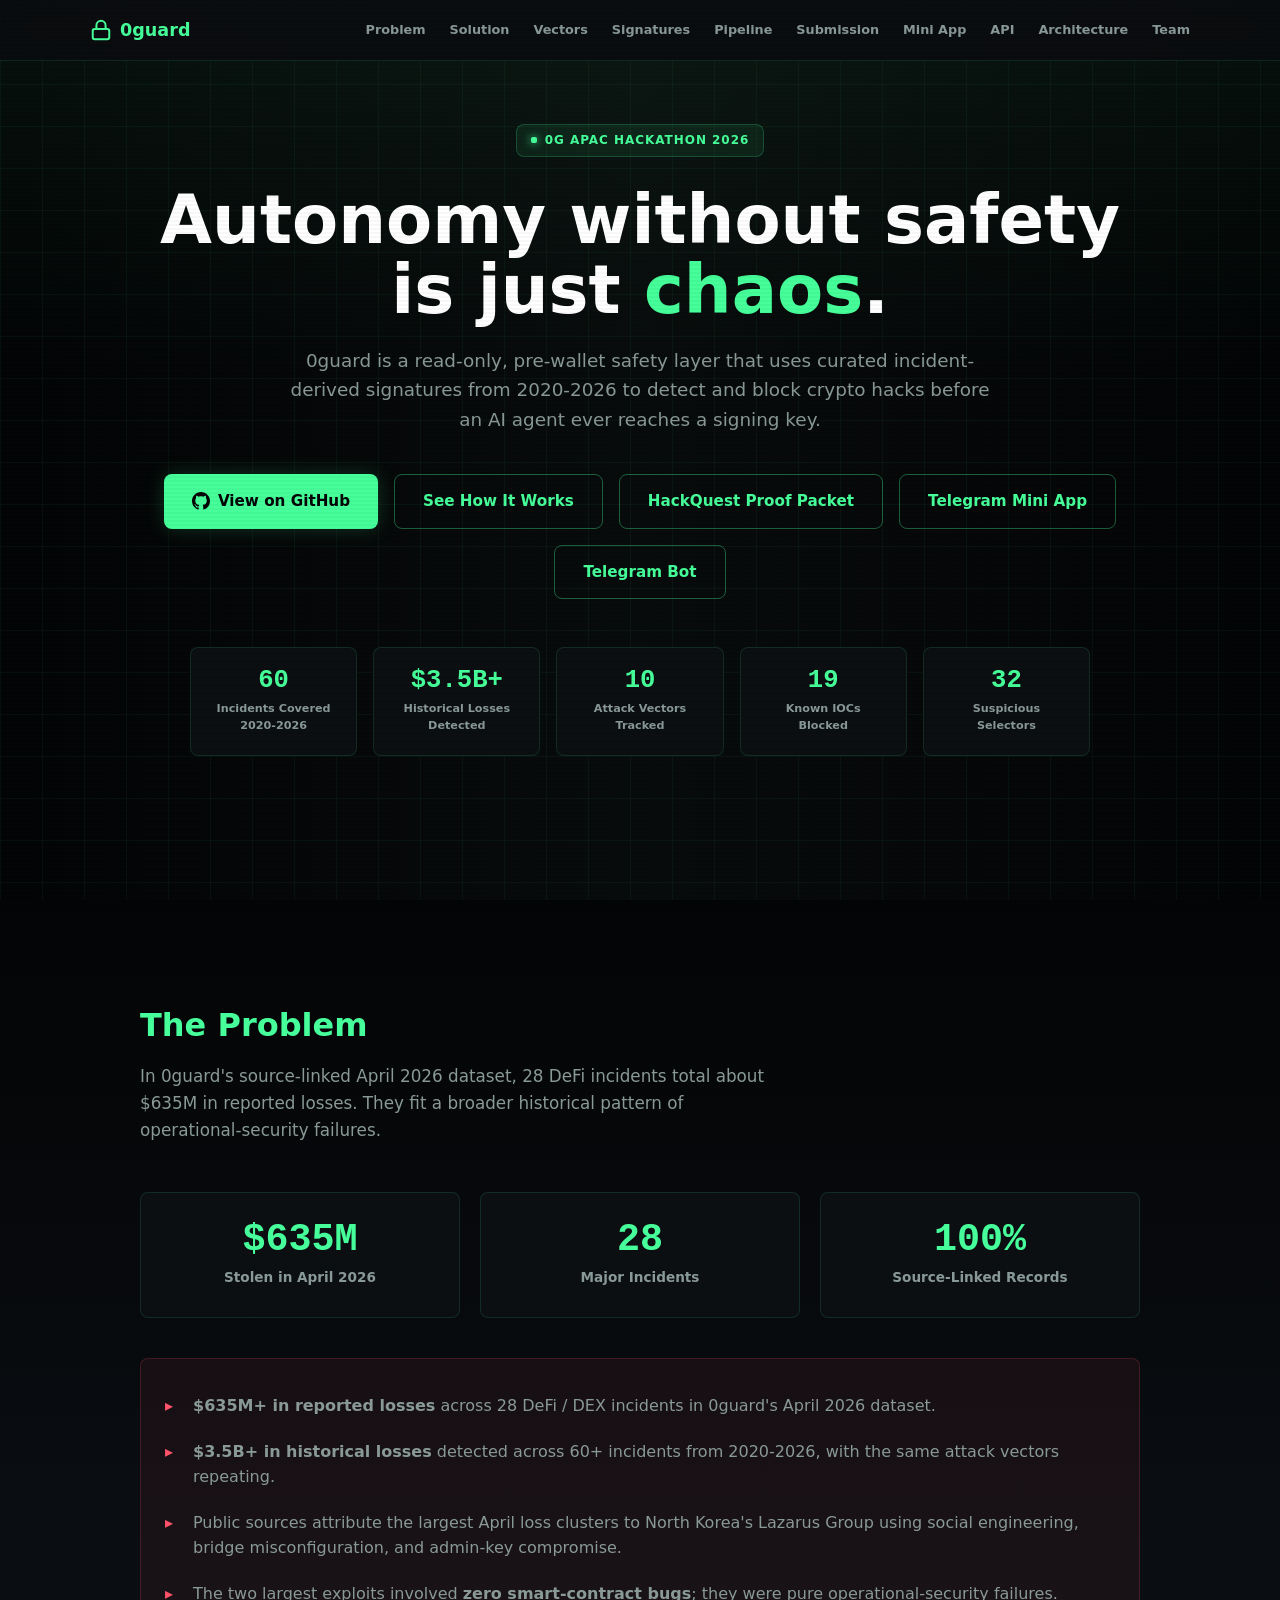
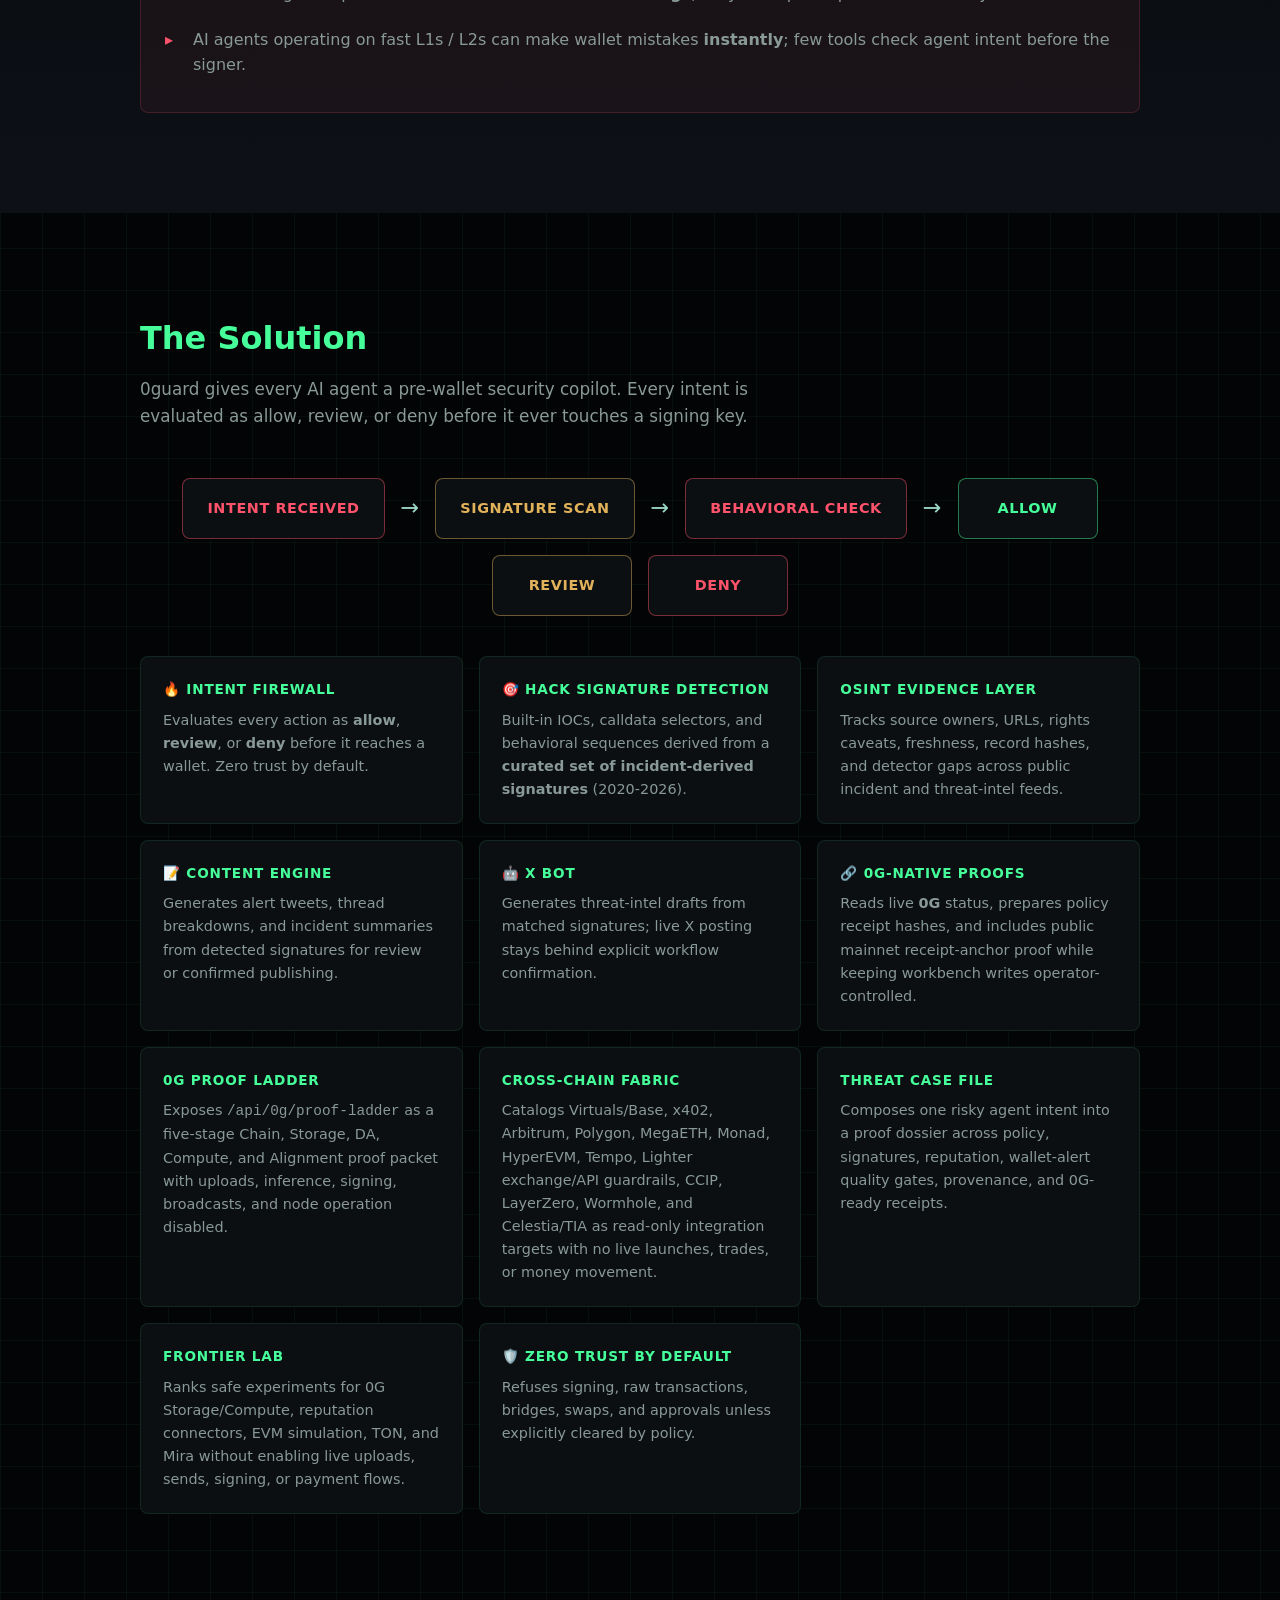
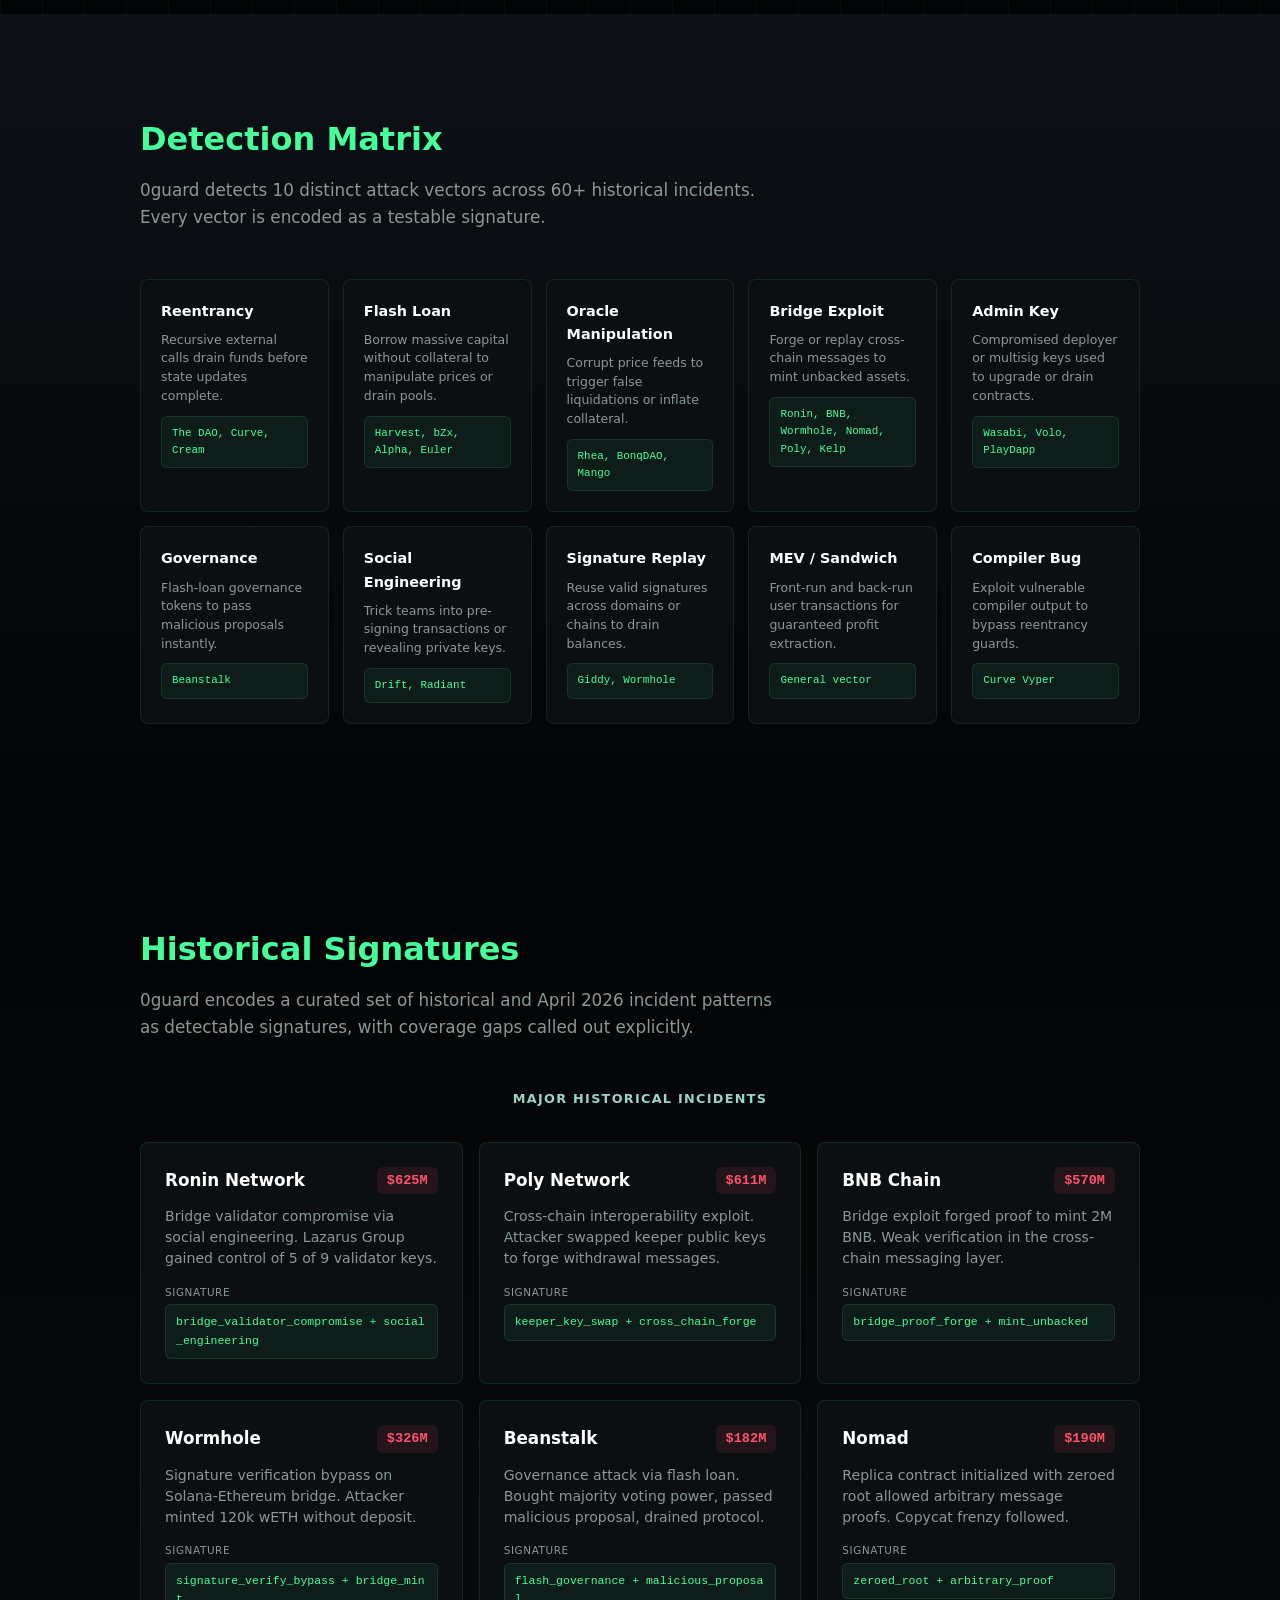
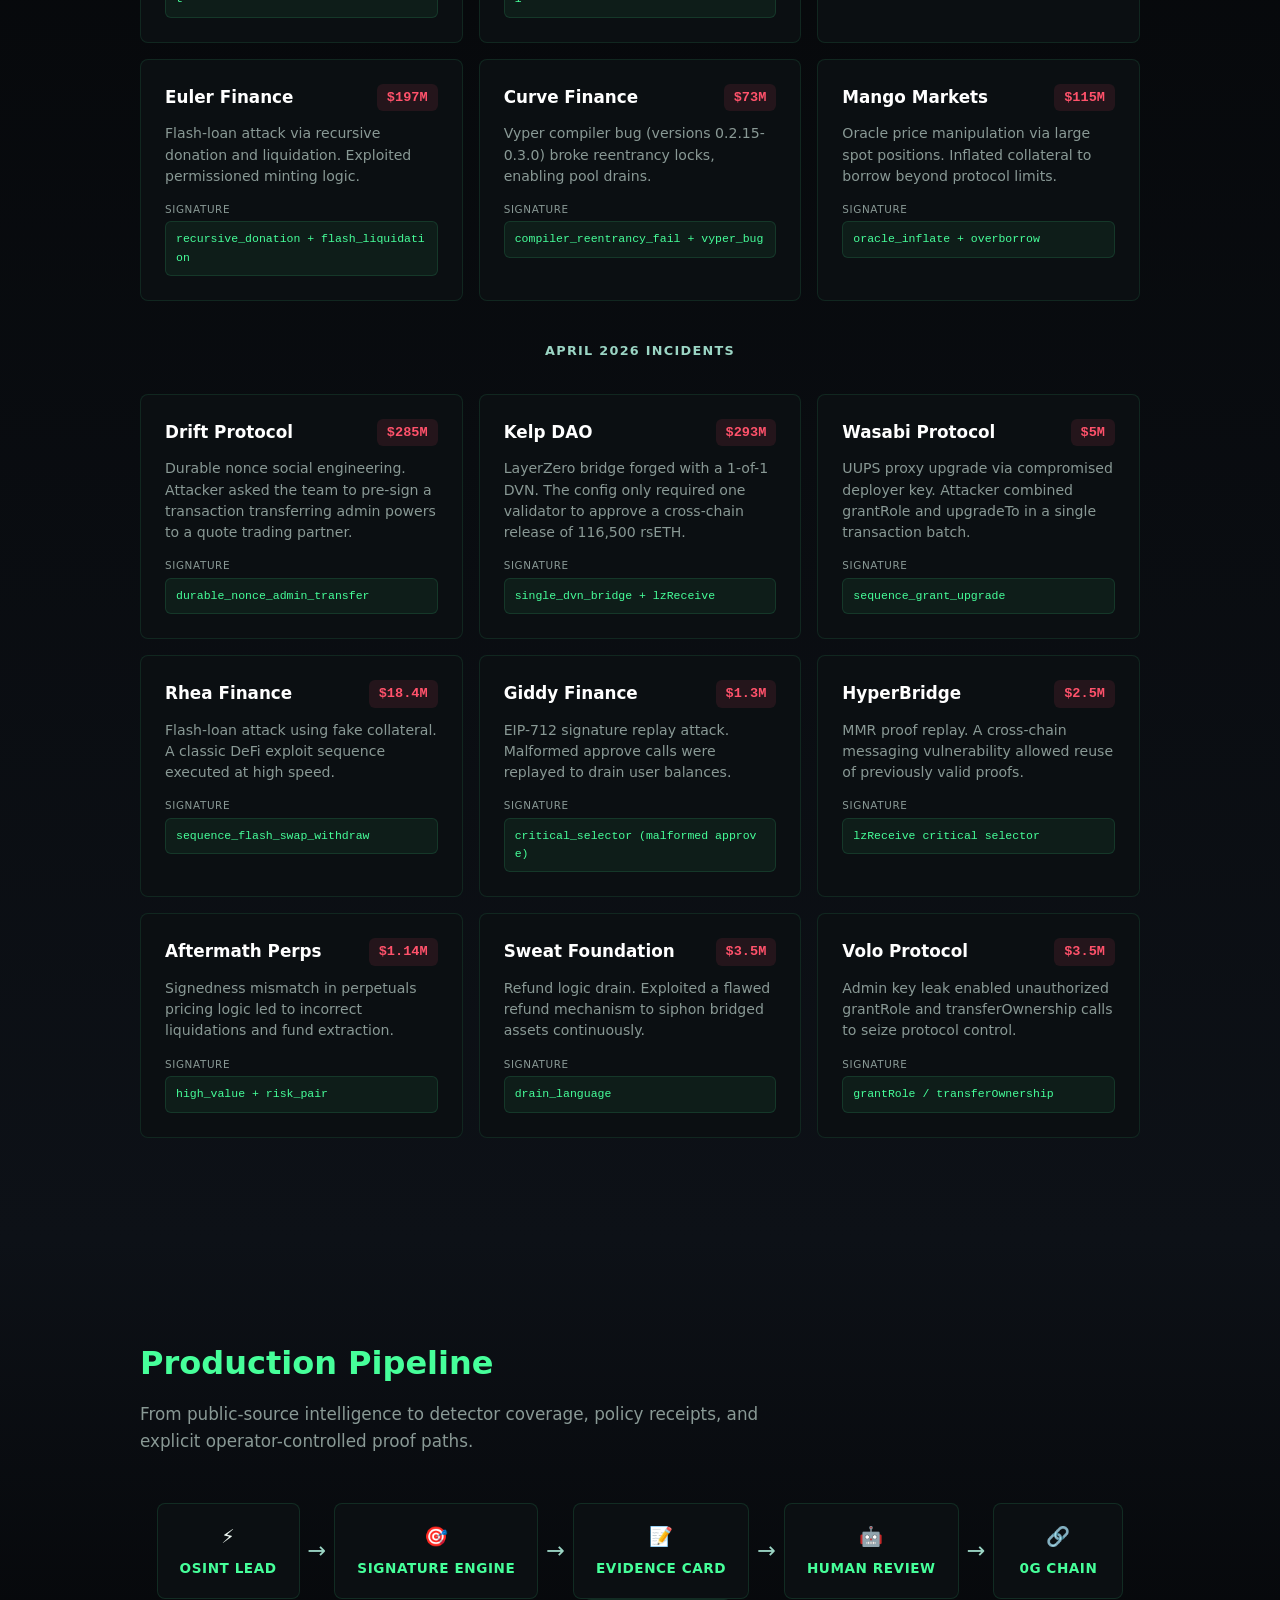
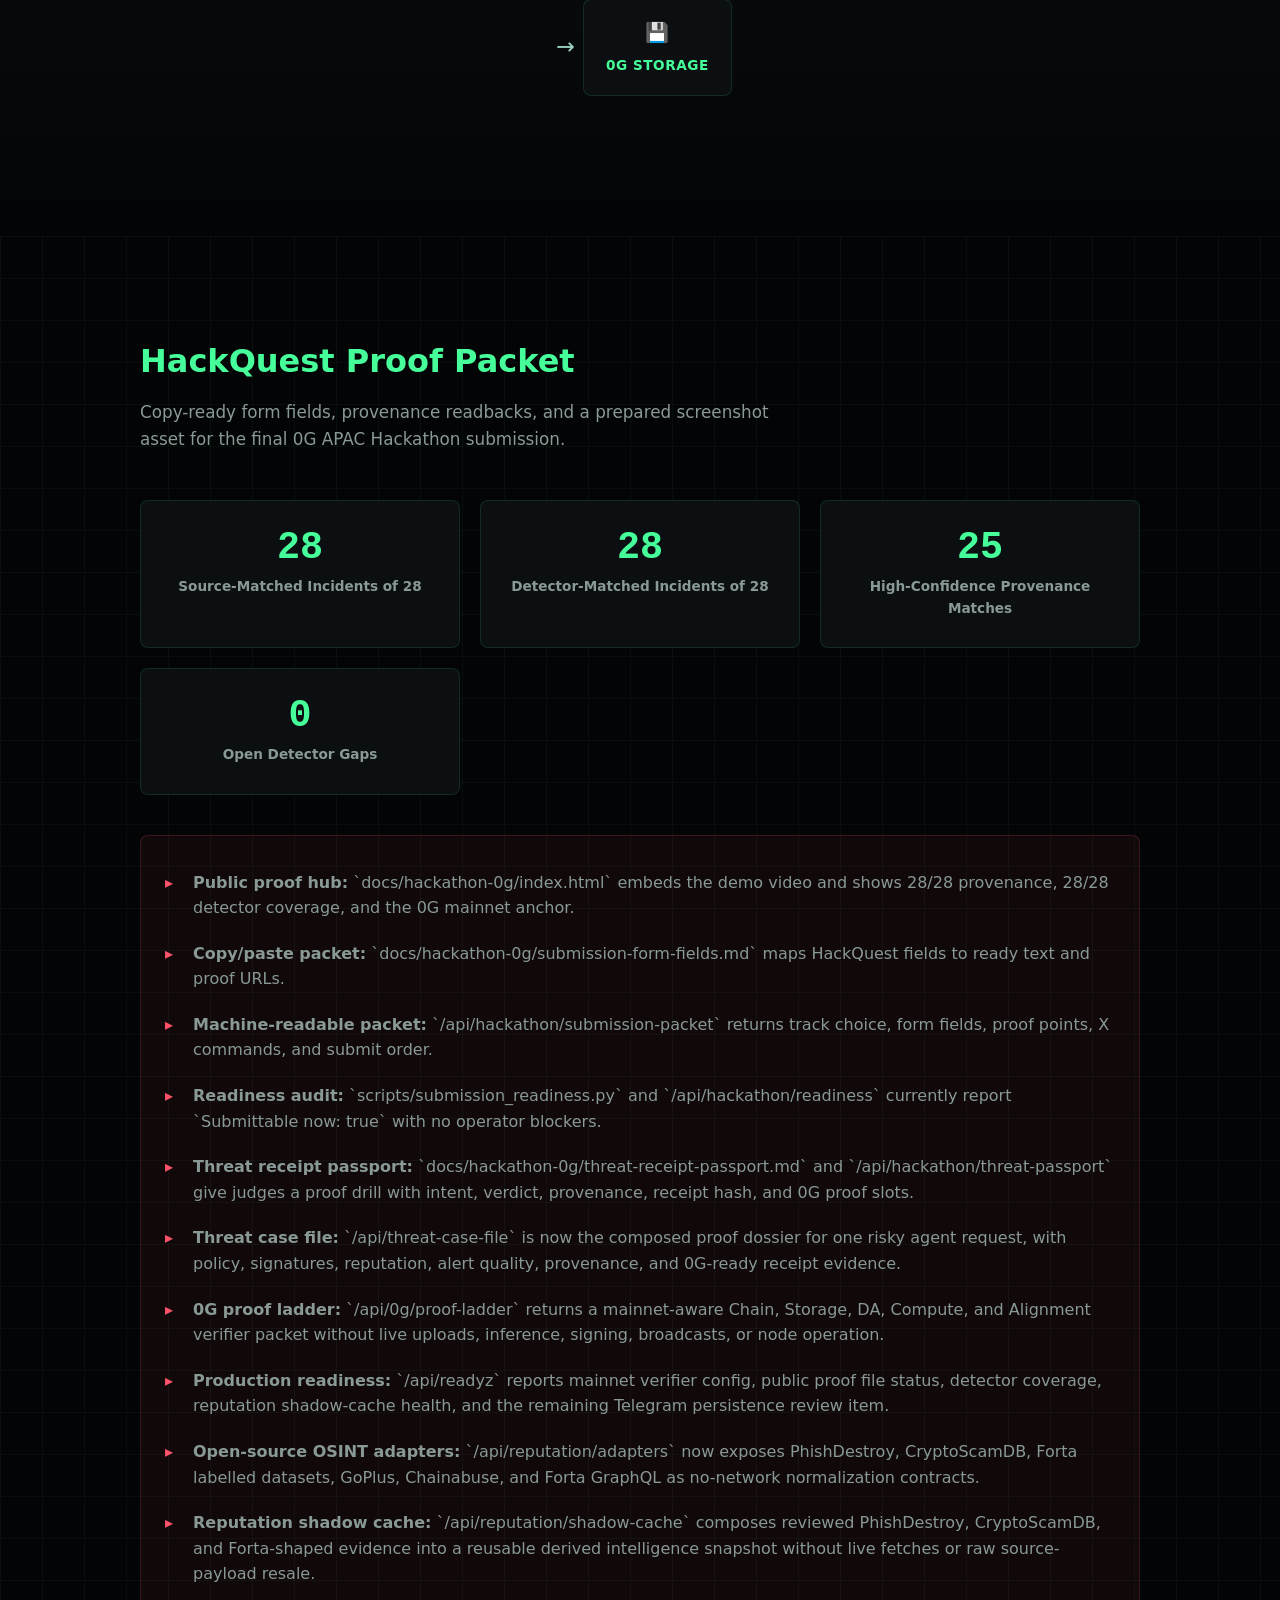
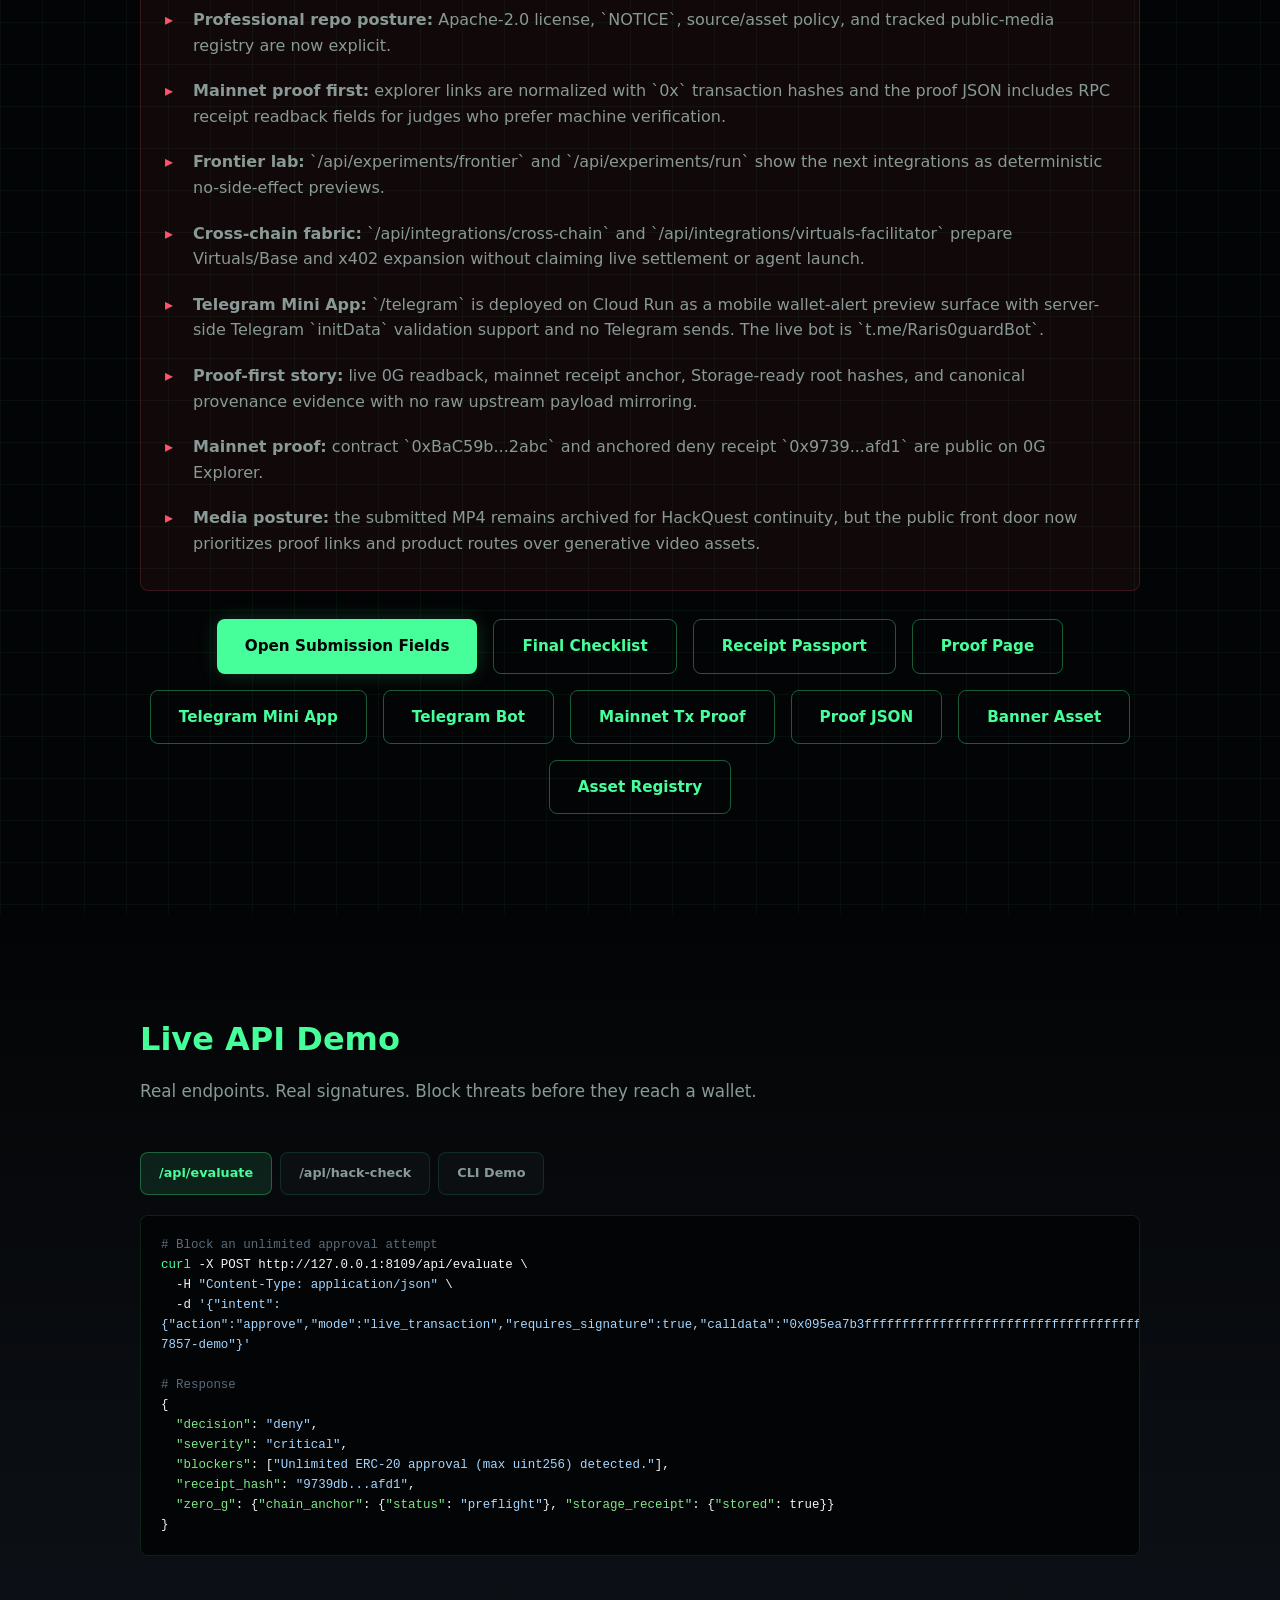
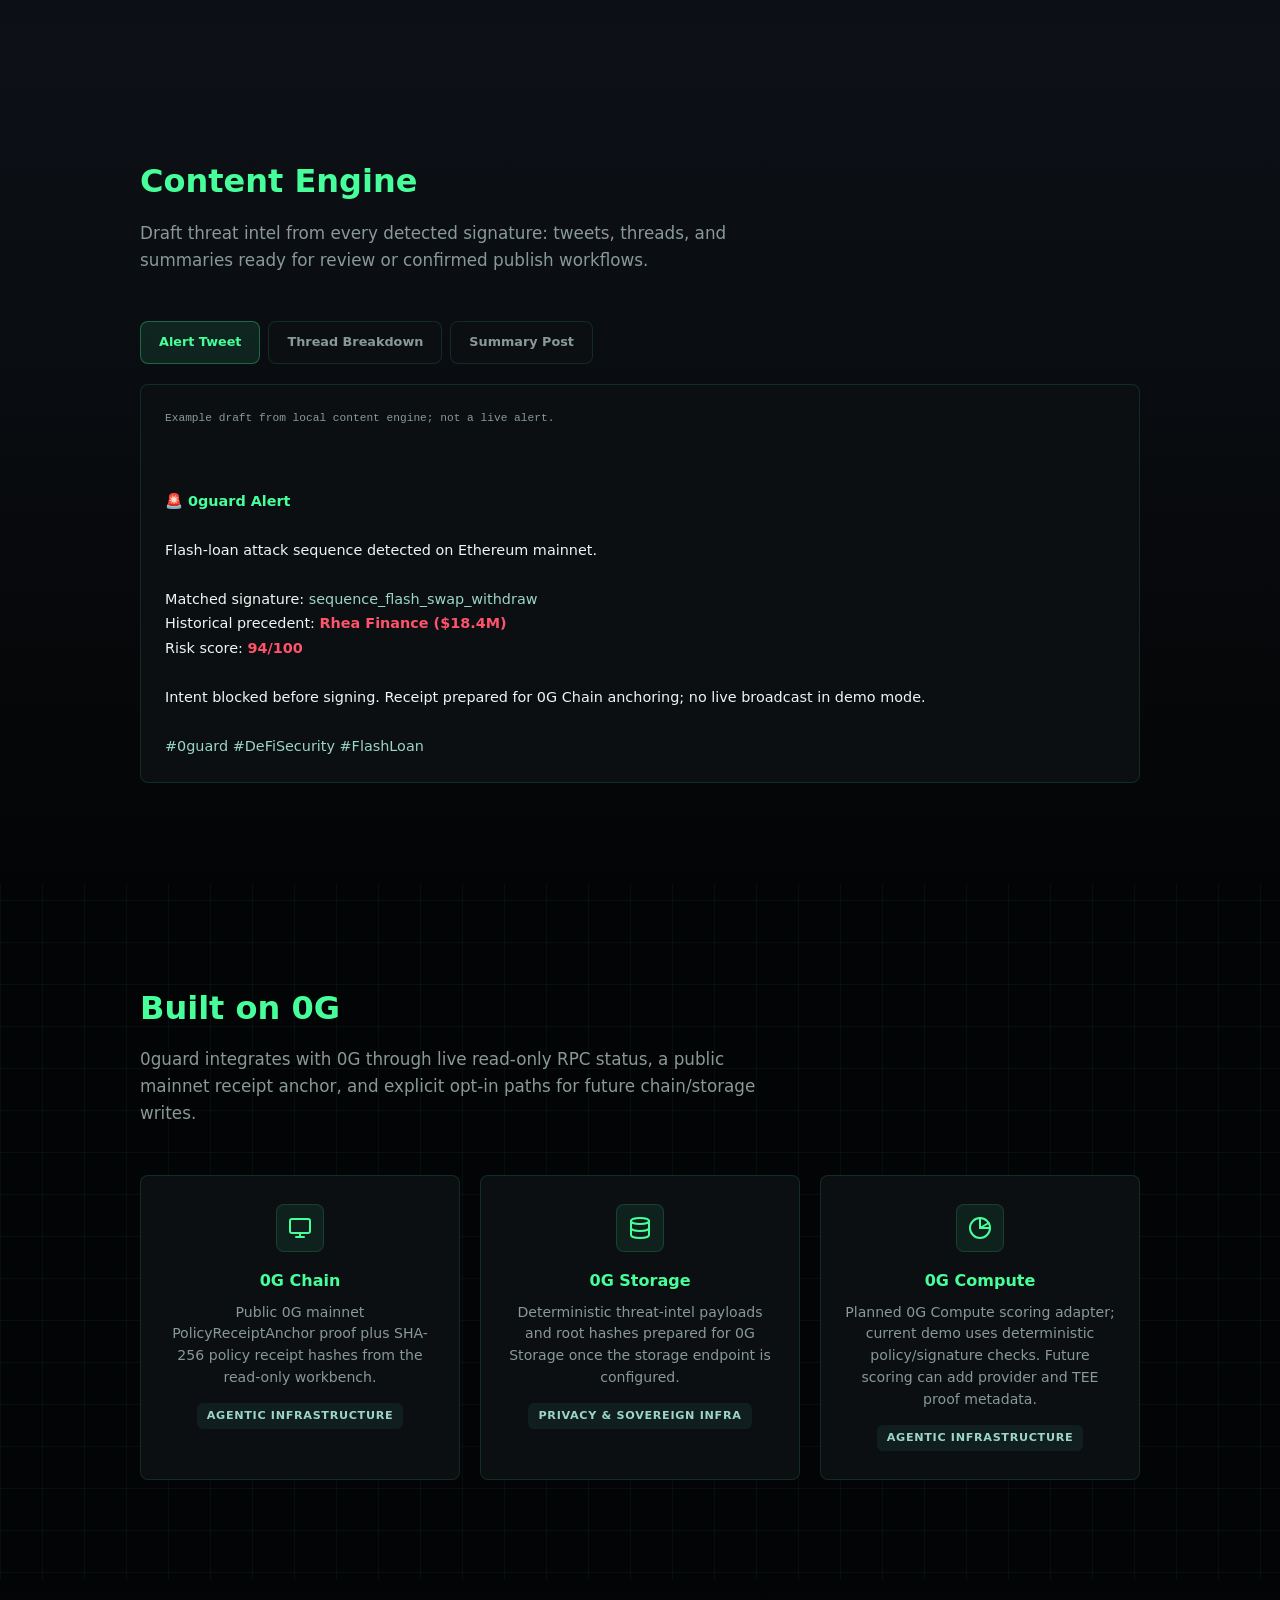
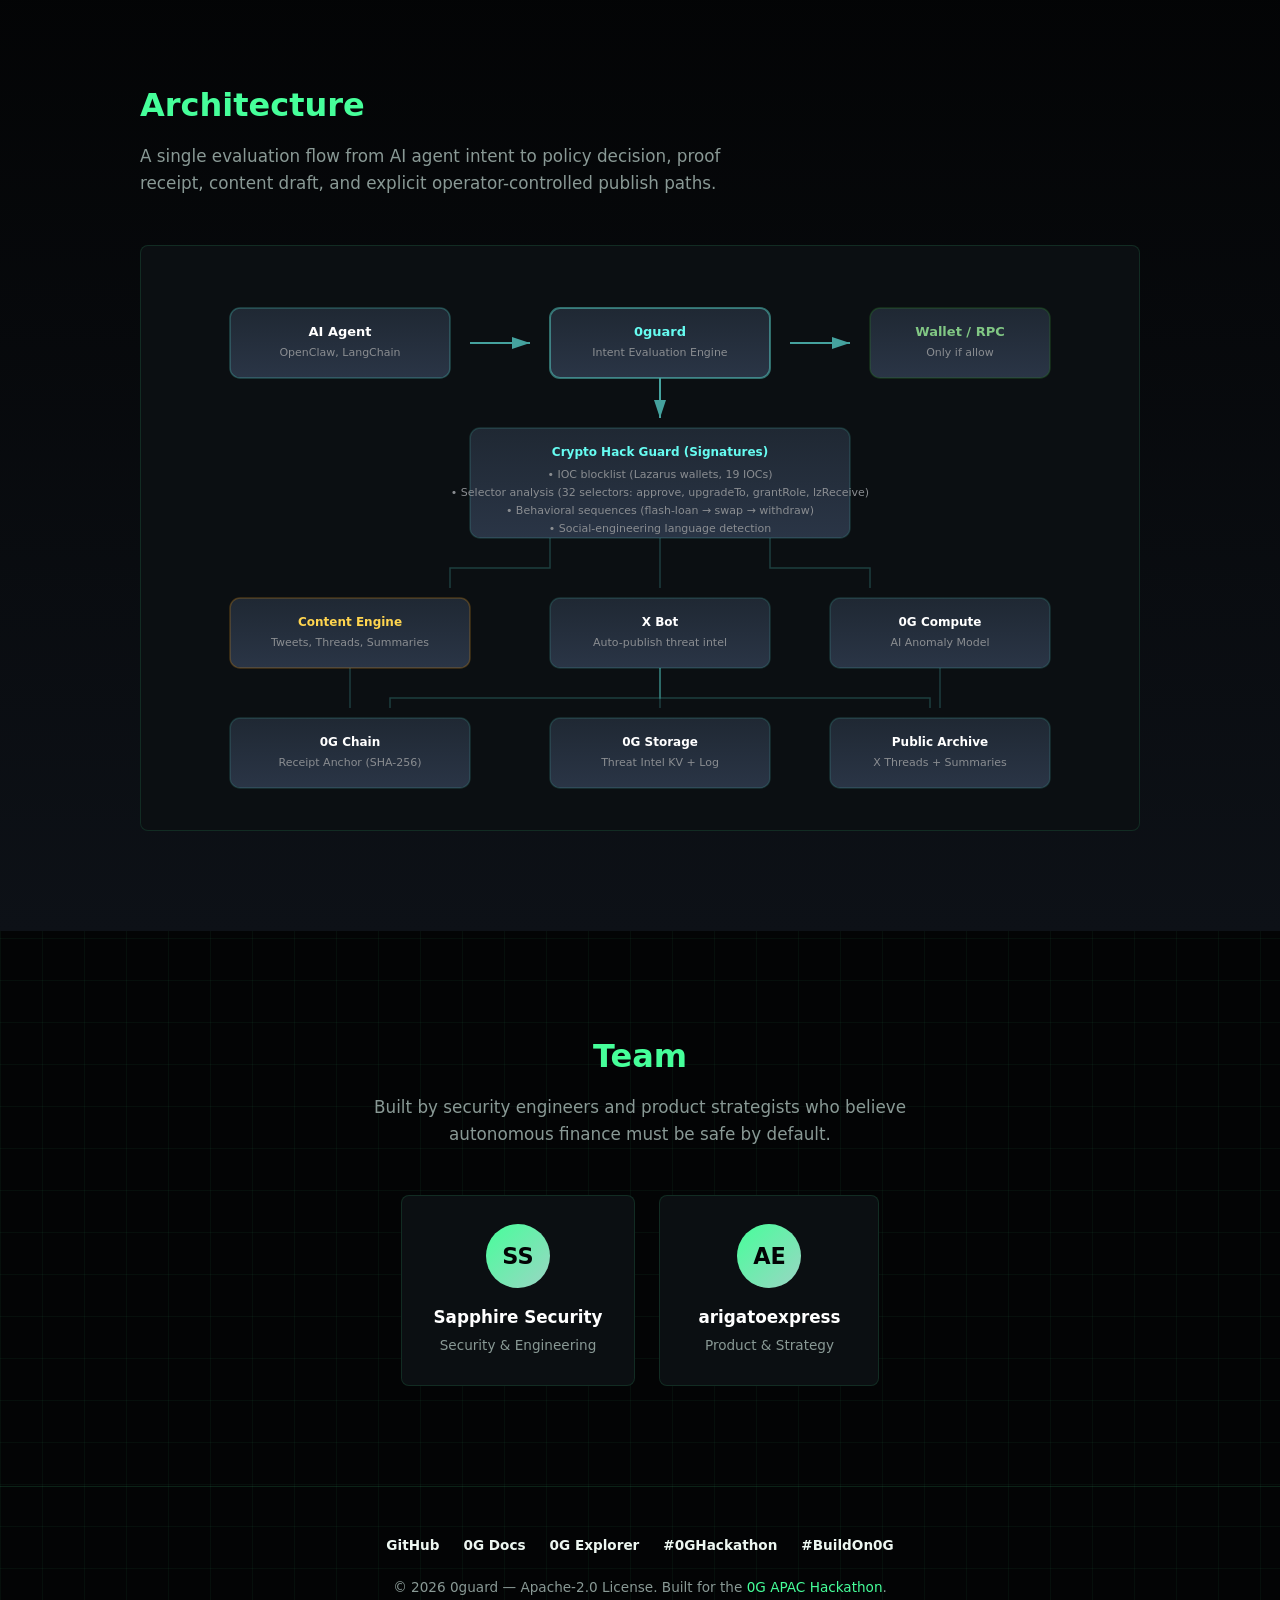
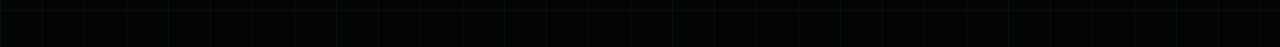
==== commit 4a827bd1: "fix: repair mainnet proof links" ====
--- a/docs/index.html
+++ b/docs/index.html
@@ -931,13 +931,13 @@
           <li><strong>Open-source OSINT adapters:</strong> `/api/reputation/adapters` now exposes PhishDestroy, CryptoScamDB, Forta labelled datasets, GoPlus, Chainabuse, and Forta GraphQL as no-network normalization contracts.</li>
           <li><strong>Reputation shadow cache:</strong> `/api/reputation/shadow-cache` composes reviewed PhishDestroy, CryptoScamDB, and Forta-shaped evidence into a reusable derived intelligence snapshot without live fetches or raw source-payload resale.</li>
           <li><strong>Professional repo posture:</strong> Apache-2.0 license, `NOTICE`, source/asset policy, and tracked public-media registry are now explicit.</li>
-          <li><strong>Video production packet:</strong> `docs/hackathon-0g/veo3-flow-production-prompt.md` gives Flow/Veo 3 settings, scene prompts, voiceover, and edit constraints for a polished post-submit cut grounded in real product footage.</li>
+          <li><strong>Mainnet proof first:</strong> explorer links are normalized with `0x` transaction hashes and the proof JSON includes RPC receipt readback fields for judges who prefer machine verification.</li>
           <li><strong>Frontier lab:</strong> `/api/experiments/frontier` and `/api/experiments/run` show the next integrations as deterministic no-side-effect previews.</li>
           <li><strong>Cross-chain fabric:</strong> `/api/integrations/cross-chain` and `/api/integrations/virtuals-facilitator` prepare Virtuals/Base and x402 expansion without claiming live settlement or agent launch.</li>
           <li><strong>Telegram Mini App:</strong> `/telegram` is deployed on Cloud Run as a mobile wallet-alert preview surface with server-side Telegram `initData` validation support and no Telegram sends. The live bot is `t.me/Raris0guardBot`.</li>
           <li><strong>Proof-first story:</strong> live 0G readback, mainnet receipt anchor, Storage-ready root hashes, and canonical provenance evidence with no raw upstream payload mirroring.</li>
           <li><strong>Mainnet proof:</strong> contract `0xBaC59b...2abc` and anchored deny receipt `0x9739...afd1` are public on 0G Explorer.</li>
-          <li><strong>Prepared media:</strong> the final MP4 and `docs/hackathon-0g/assets/0guard-x-banner.png` are ready for the required X post, project header, and demo thumbnail.</li>
+          <li><strong>Media posture:</strong> the submitted MP4 remains archived for HackQuest continuity, but the public front door now prioritizes proof links and product routes over generative video assets.</li>
         </ul>
       </div>
       <div class="hero-ctas reveal" style="margin-top:28px">
@@ -959,17 +959,14 @@
         <a class="btn btn-secondary" href="https://t.me/Raris0guardBot" target="_blank" rel="noopener">
           Telegram Bot
         </a>
-        <a class="btn btn-secondary" href="hackathon-0g/assets/0guard-hackquest-demo-final.mp4">
-          Final Demo Video
-        </a>
-        <a class="btn btn-secondary" href="https://github.com/arigatoexpress/0guard/blob/main/docs/hackathon-0g/mainnet-proof.json" target="_blank" rel="noopener">
-          Mainnet Proof
+        <a class="btn btn-secondary" href="https://chainscan.0g.ai/tx/0x64ff260ccd02aa69fc18d5727eb4530d8774003bc7df63ec7d5cda036fc438ed" target="_blank" rel="noopener">
+          Mainnet Tx Proof
+        </a>
+        <a class="btn btn-secondary" href="hackathon-0g/mainnet-proof.json">
+          Proof JSON
         </a>
         <a class="btn btn-secondary" href="hackathon-0g/assets/0guard-x-banner.png">
           Banner Asset
-        </a>
-        <a class="btn btn-secondary" href="hackathon-0g/veo3-flow-production-prompt.md">
-          Veo Packet
         </a>
         <a class="btn btn-secondary" href="hackathon-0g/assets/README.md">
           Asset Registry
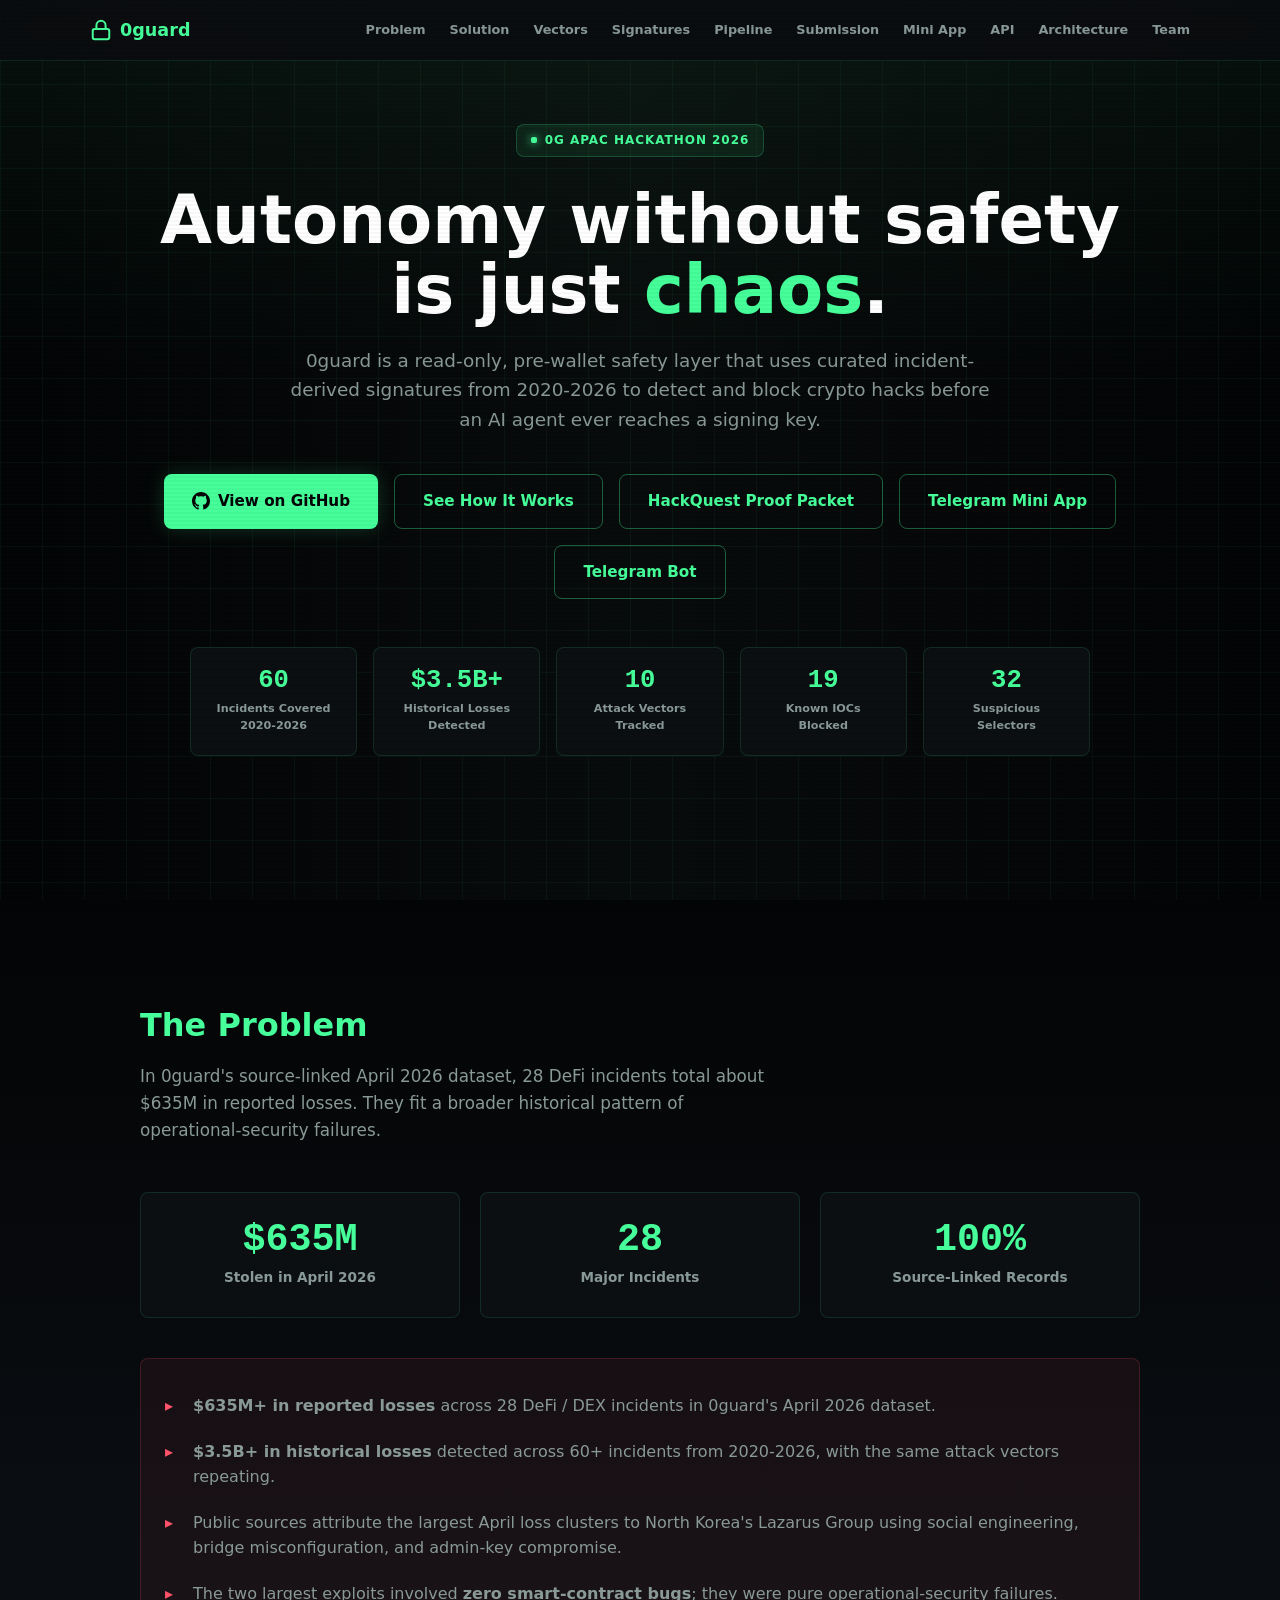
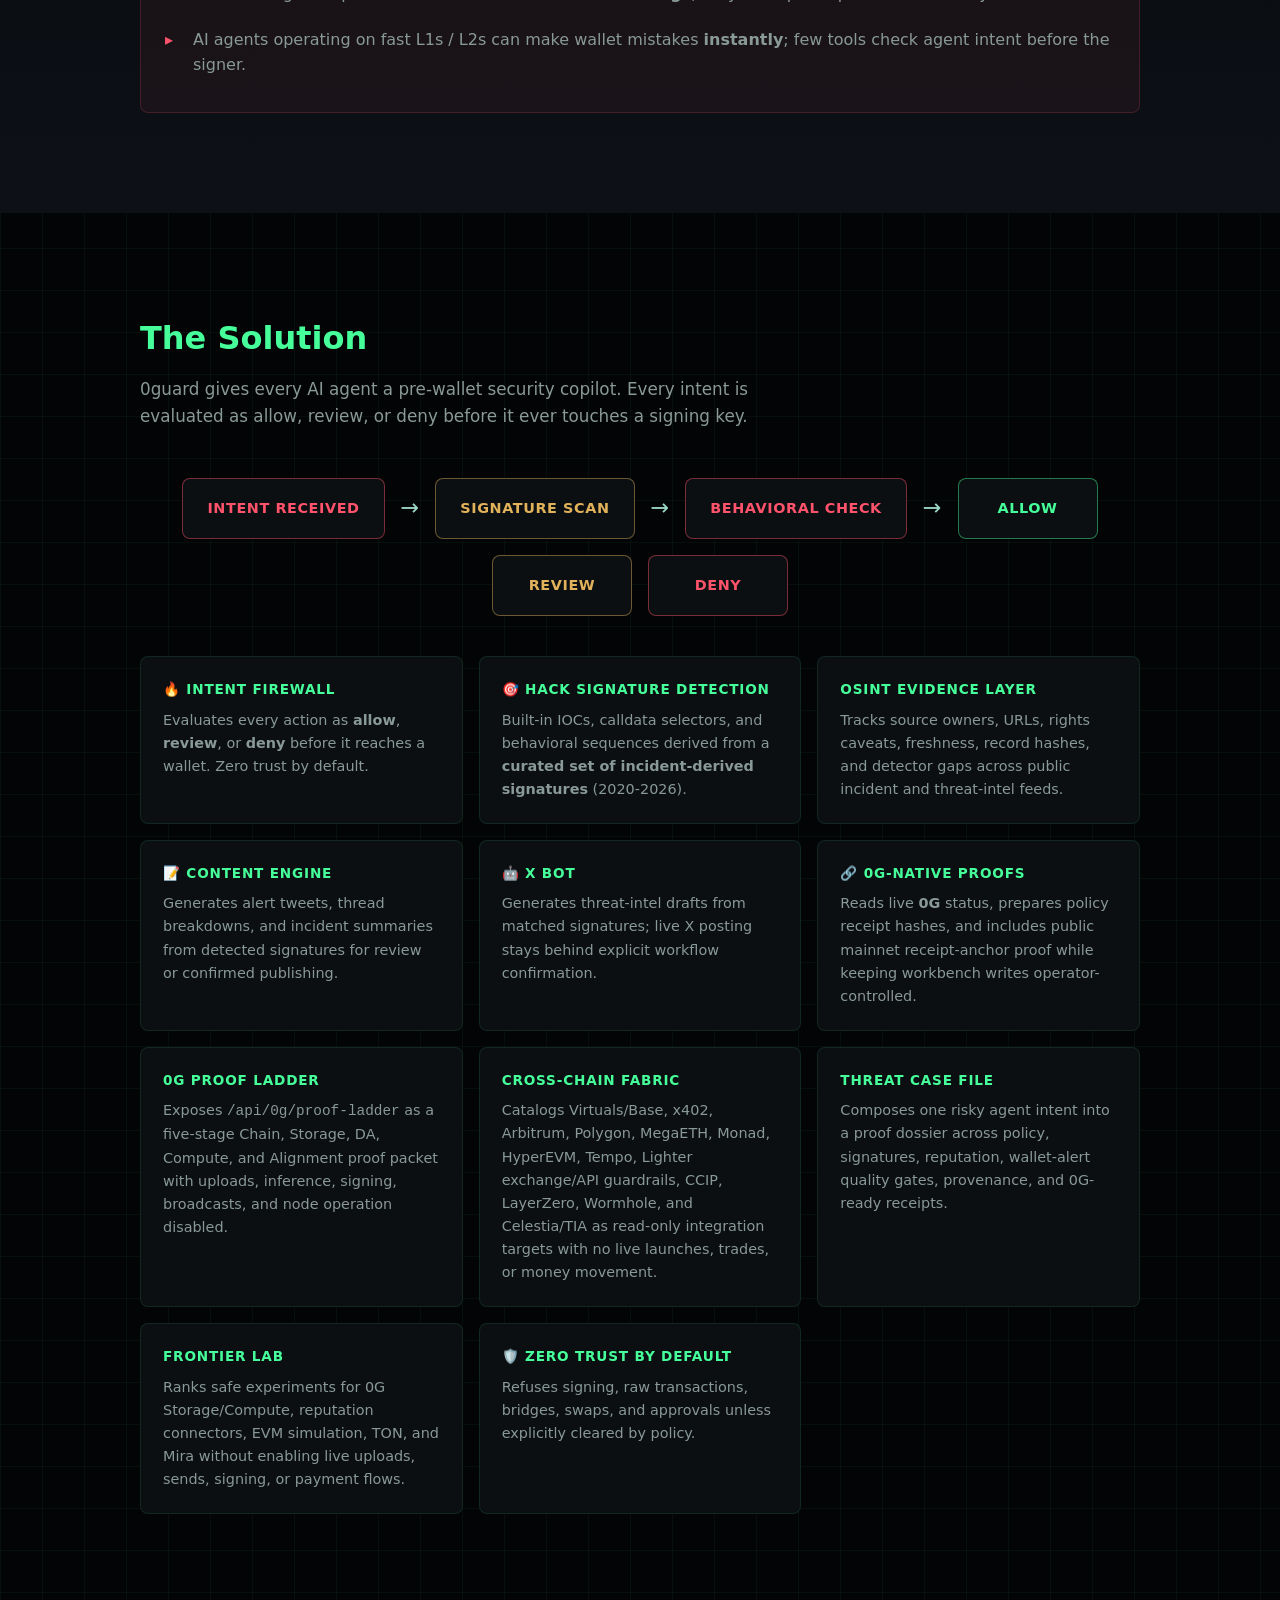
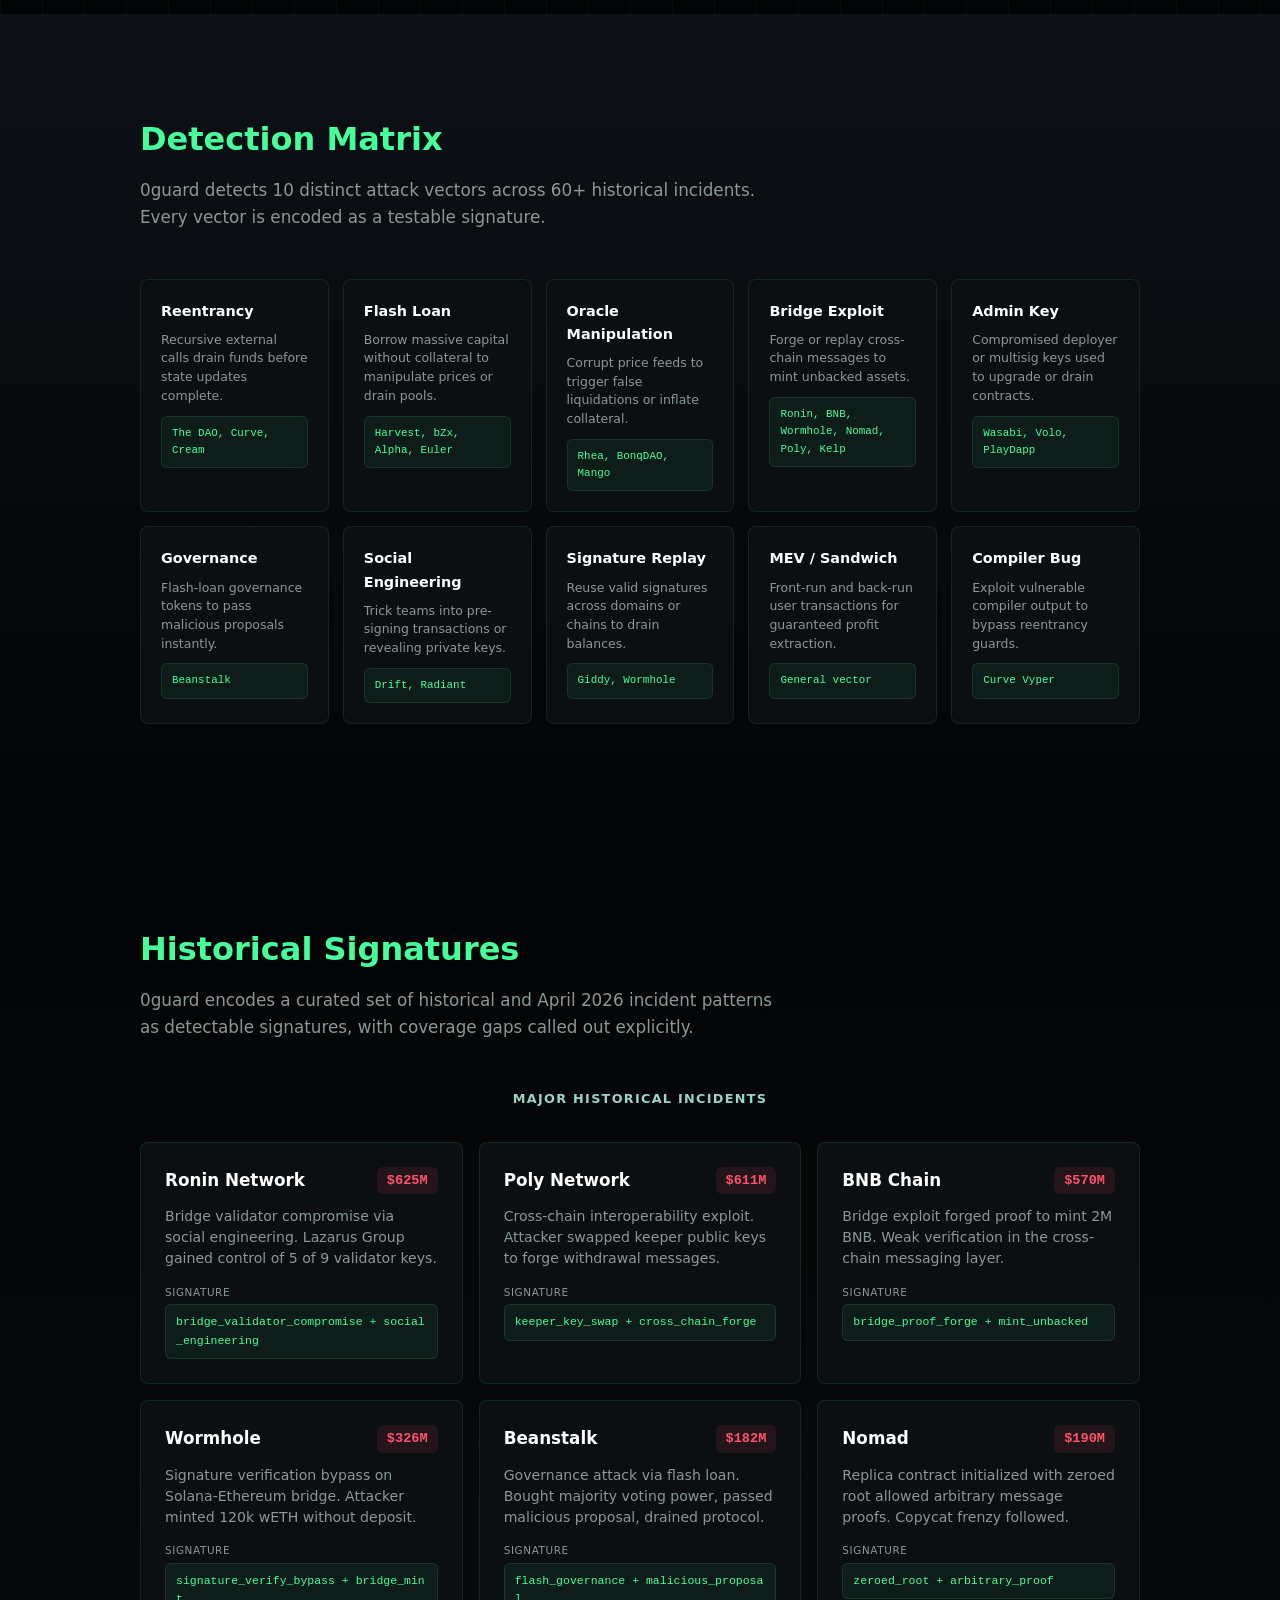
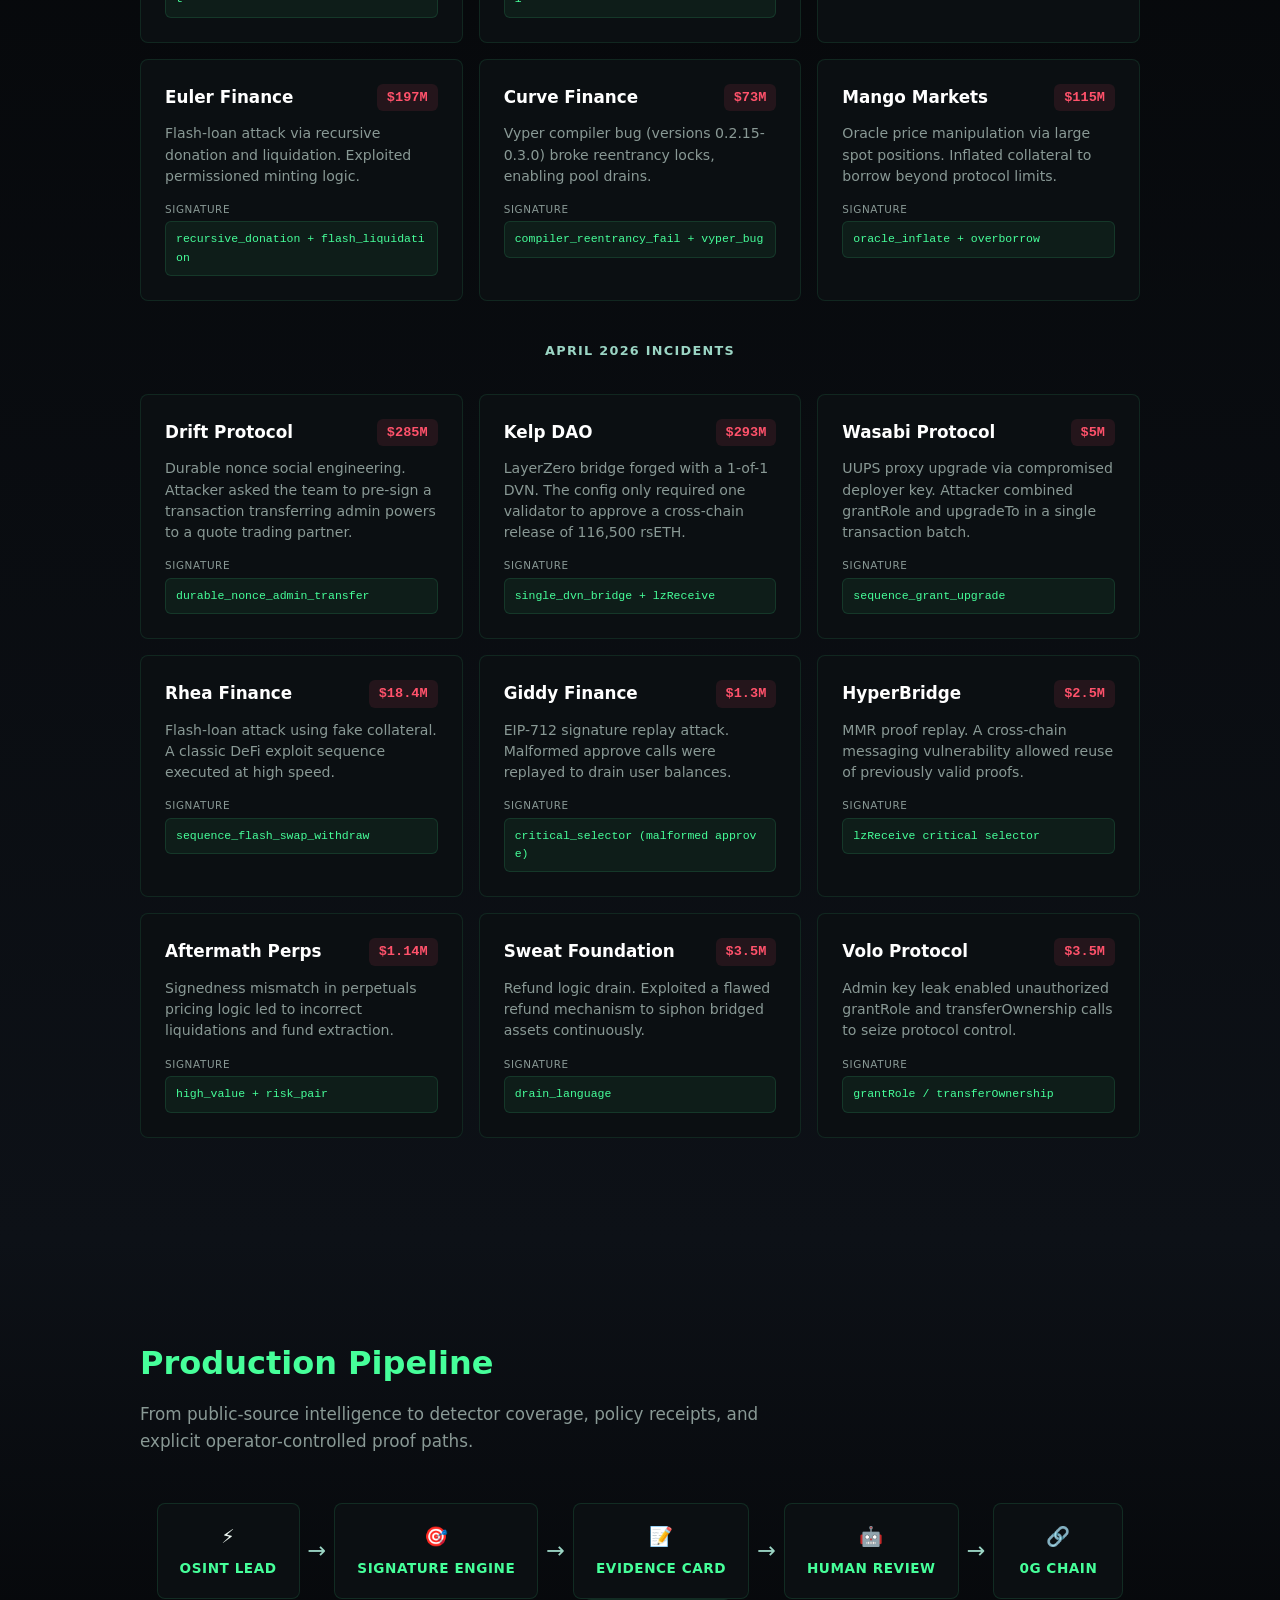
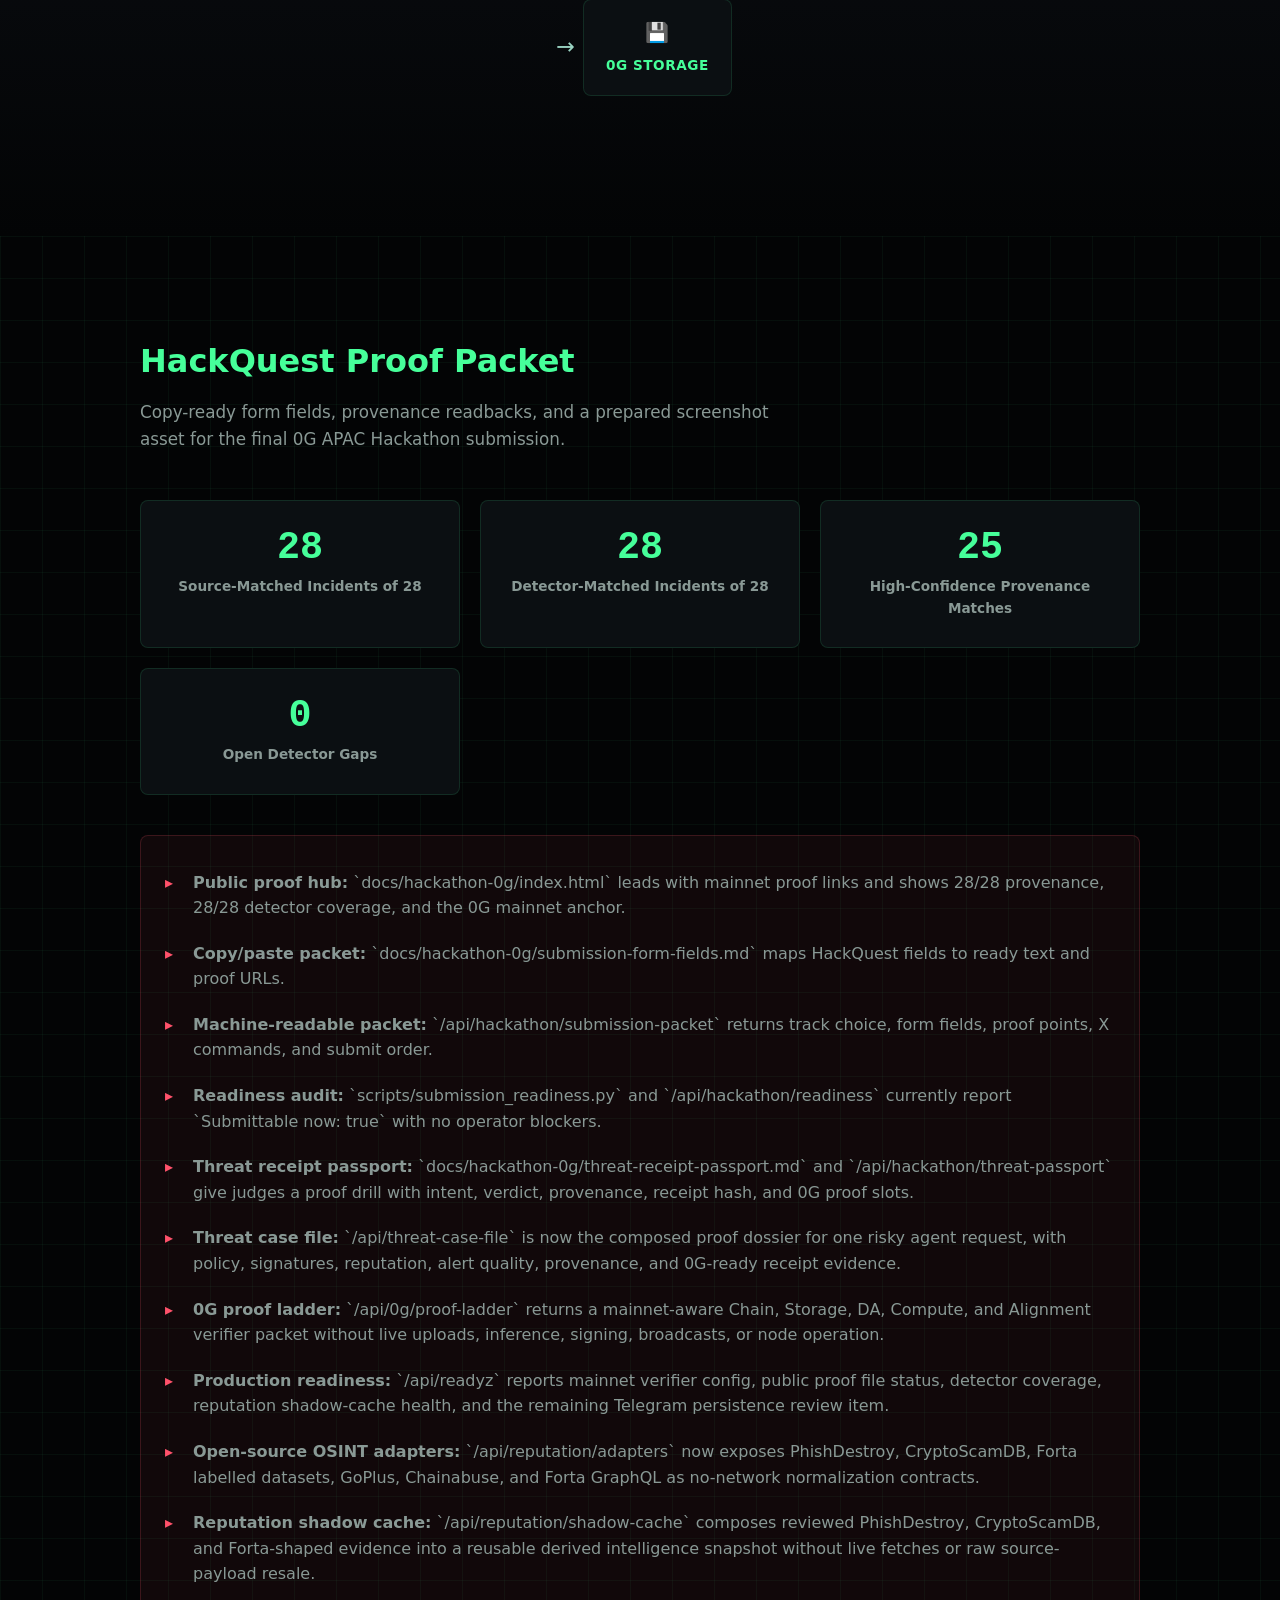
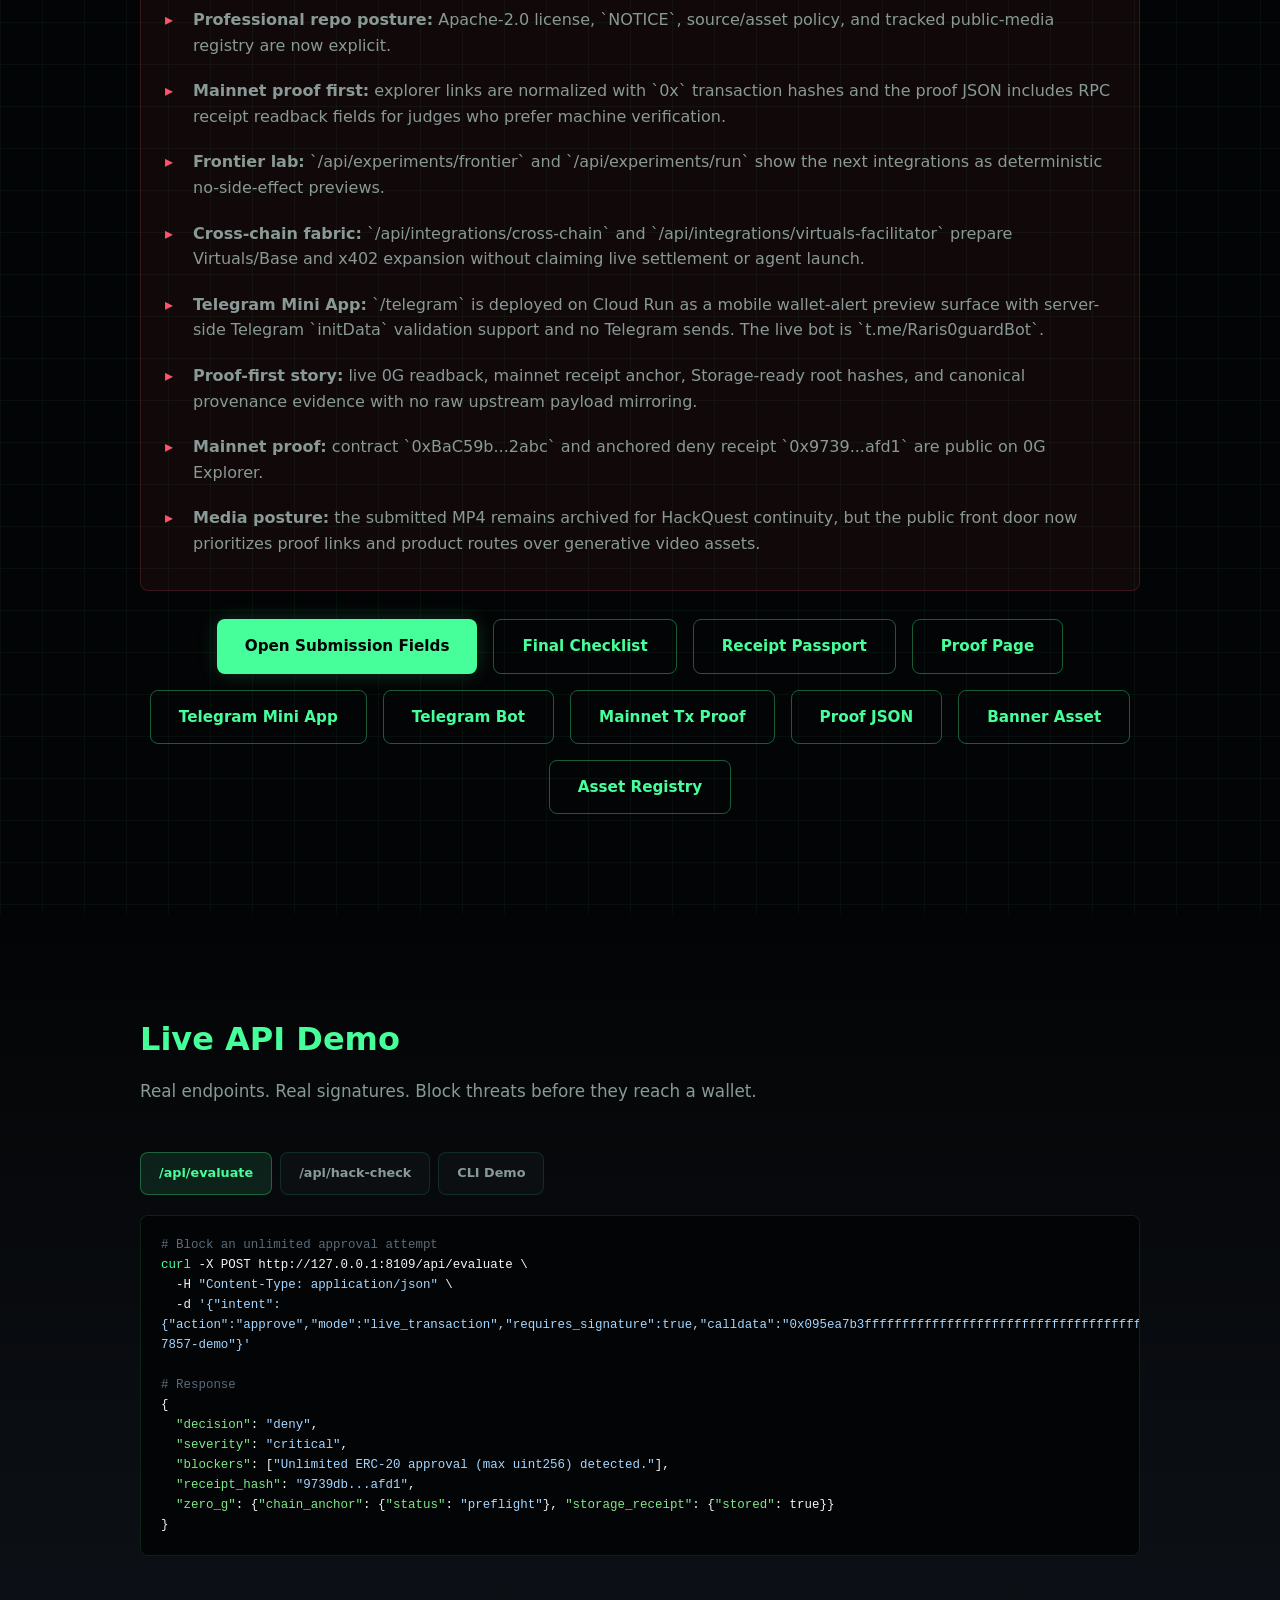
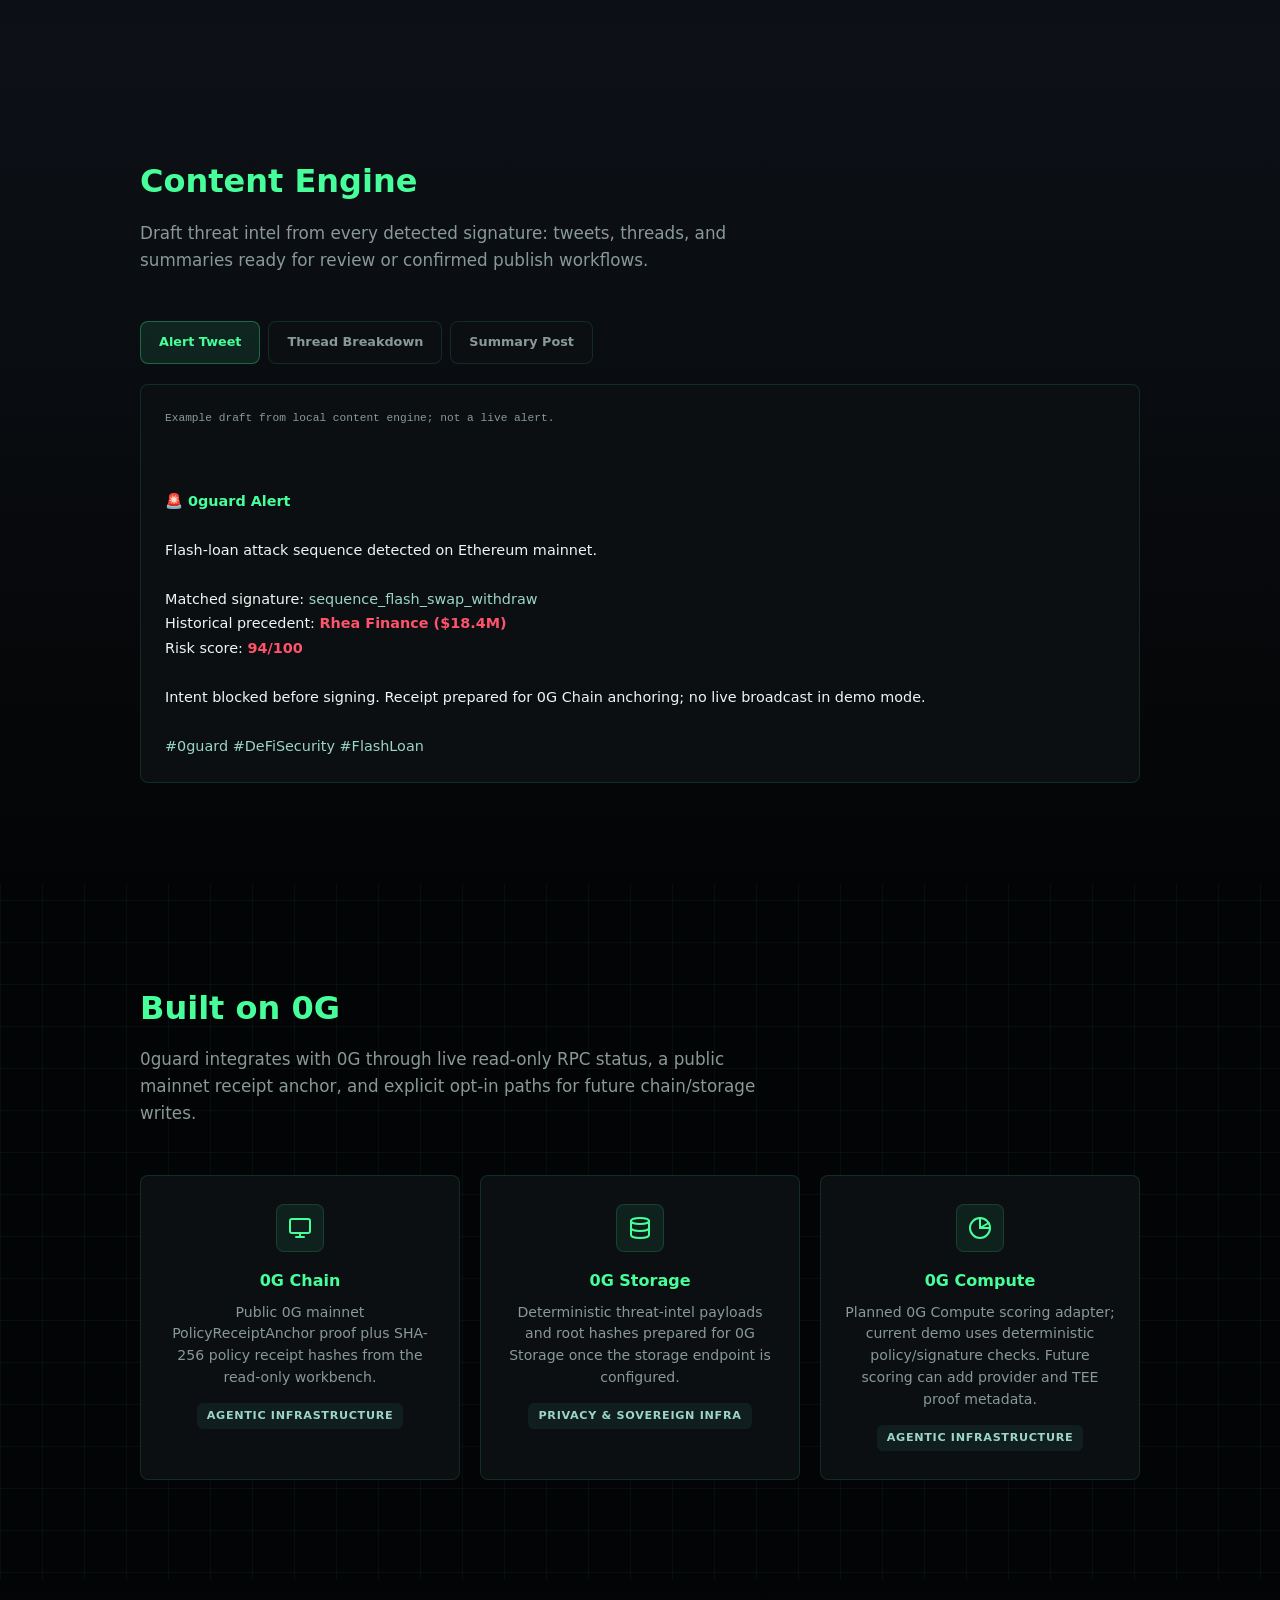
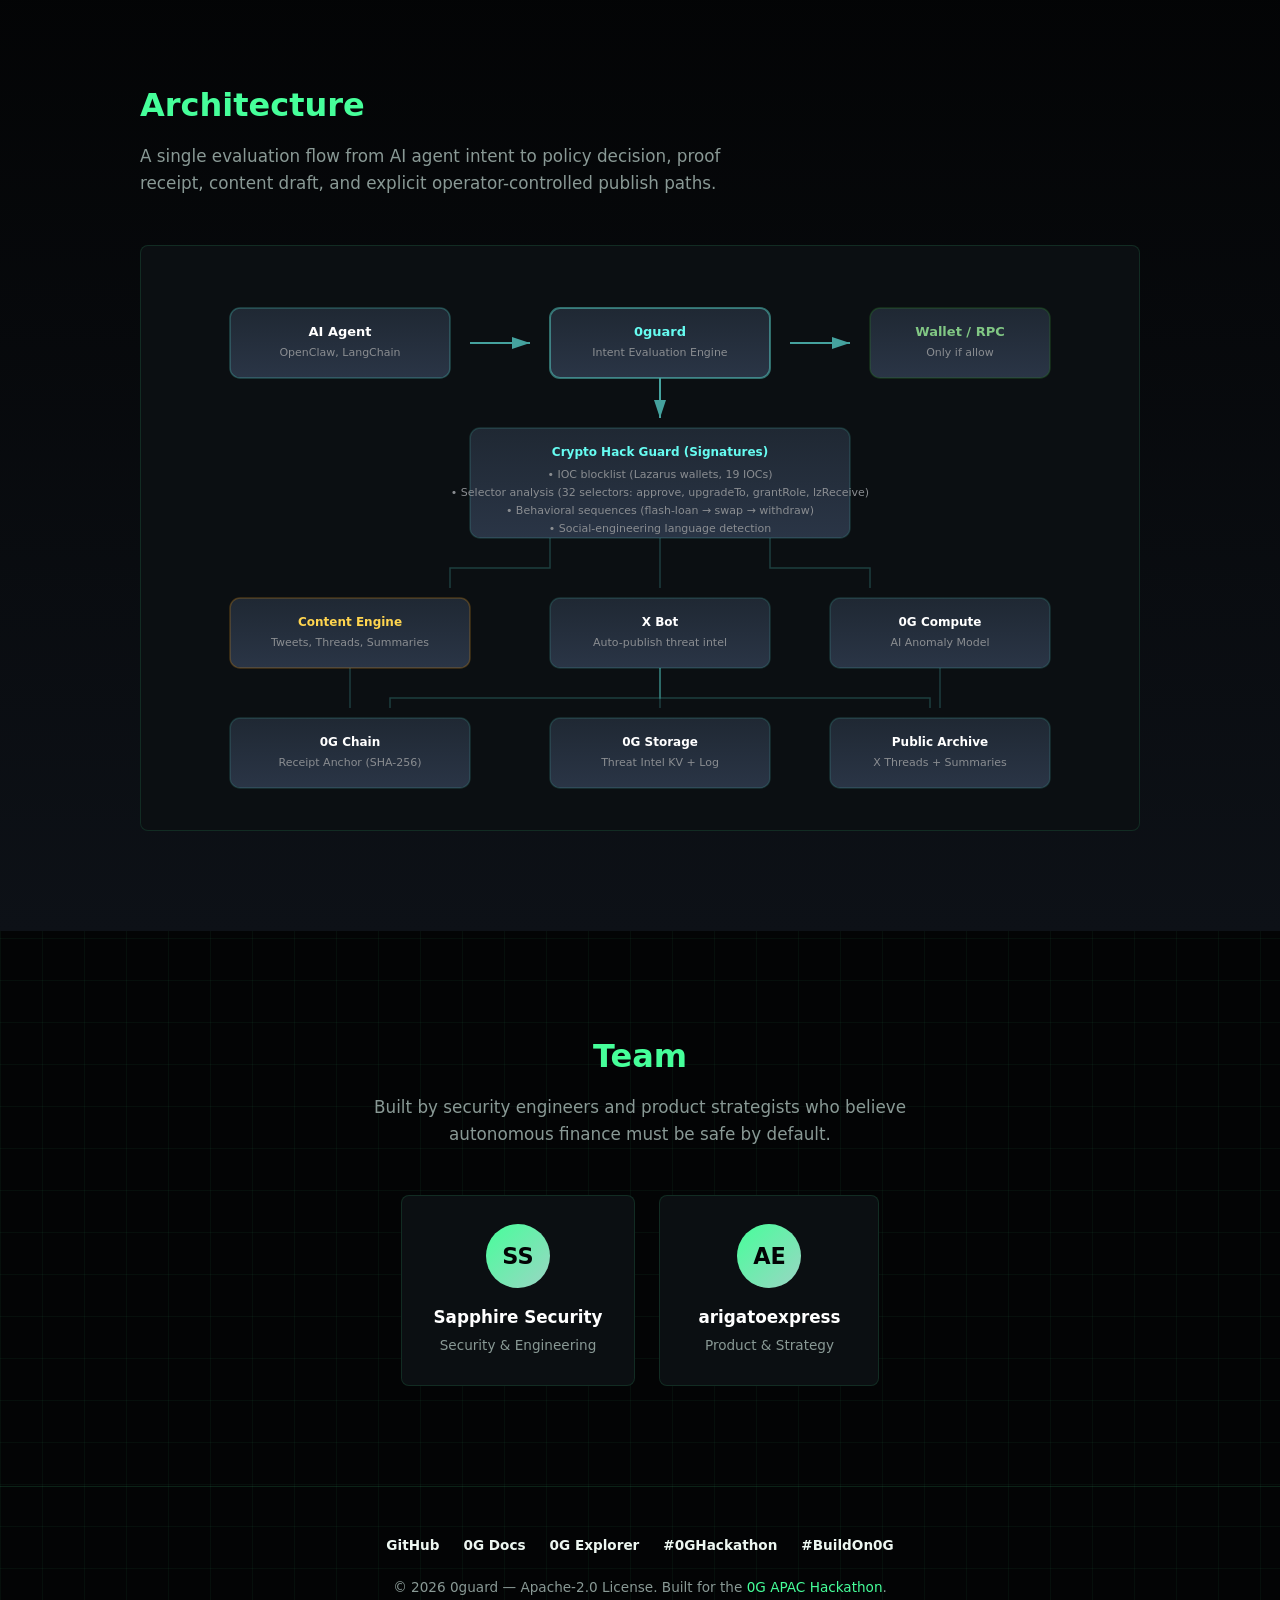
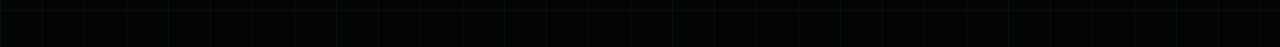
==== commit 5397ab9c: "docs: make judge proof path primary" ====
--- a/docs/index.html
+++ b/docs/index.html
@@ -920,7 +920,7 @@
       </div>
       <div class="problem-body reveal">
         <ul>
-          <li><strong>Public proof hub:</strong> `docs/hackathon-0g/index.html` embeds the demo video and shows 28/28 provenance, 28/28 detector coverage, and the 0G mainnet anchor.</li>
+          <li><strong>Public proof hub:</strong> `docs/hackathon-0g/index.html` leads with mainnet proof links and shows 28/28 provenance, 28/28 detector coverage, and the 0G mainnet anchor.</li>
           <li><strong>Copy/paste packet:</strong> `docs/hackathon-0g/submission-form-fields.md` maps HackQuest fields to ready text and proof URLs.</li>
           <li><strong>Machine-readable packet:</strong> `/api/hackathon/submission-packet` returns track choice, form fields, proof points, X commands, and submit order.</li>
           <li><strong>Readiness audit:</strong> `scripts/submission_readiness.py` and `/api/hackathon/readiness` currently report `Submittable now: true` with no operator blockers.</li>
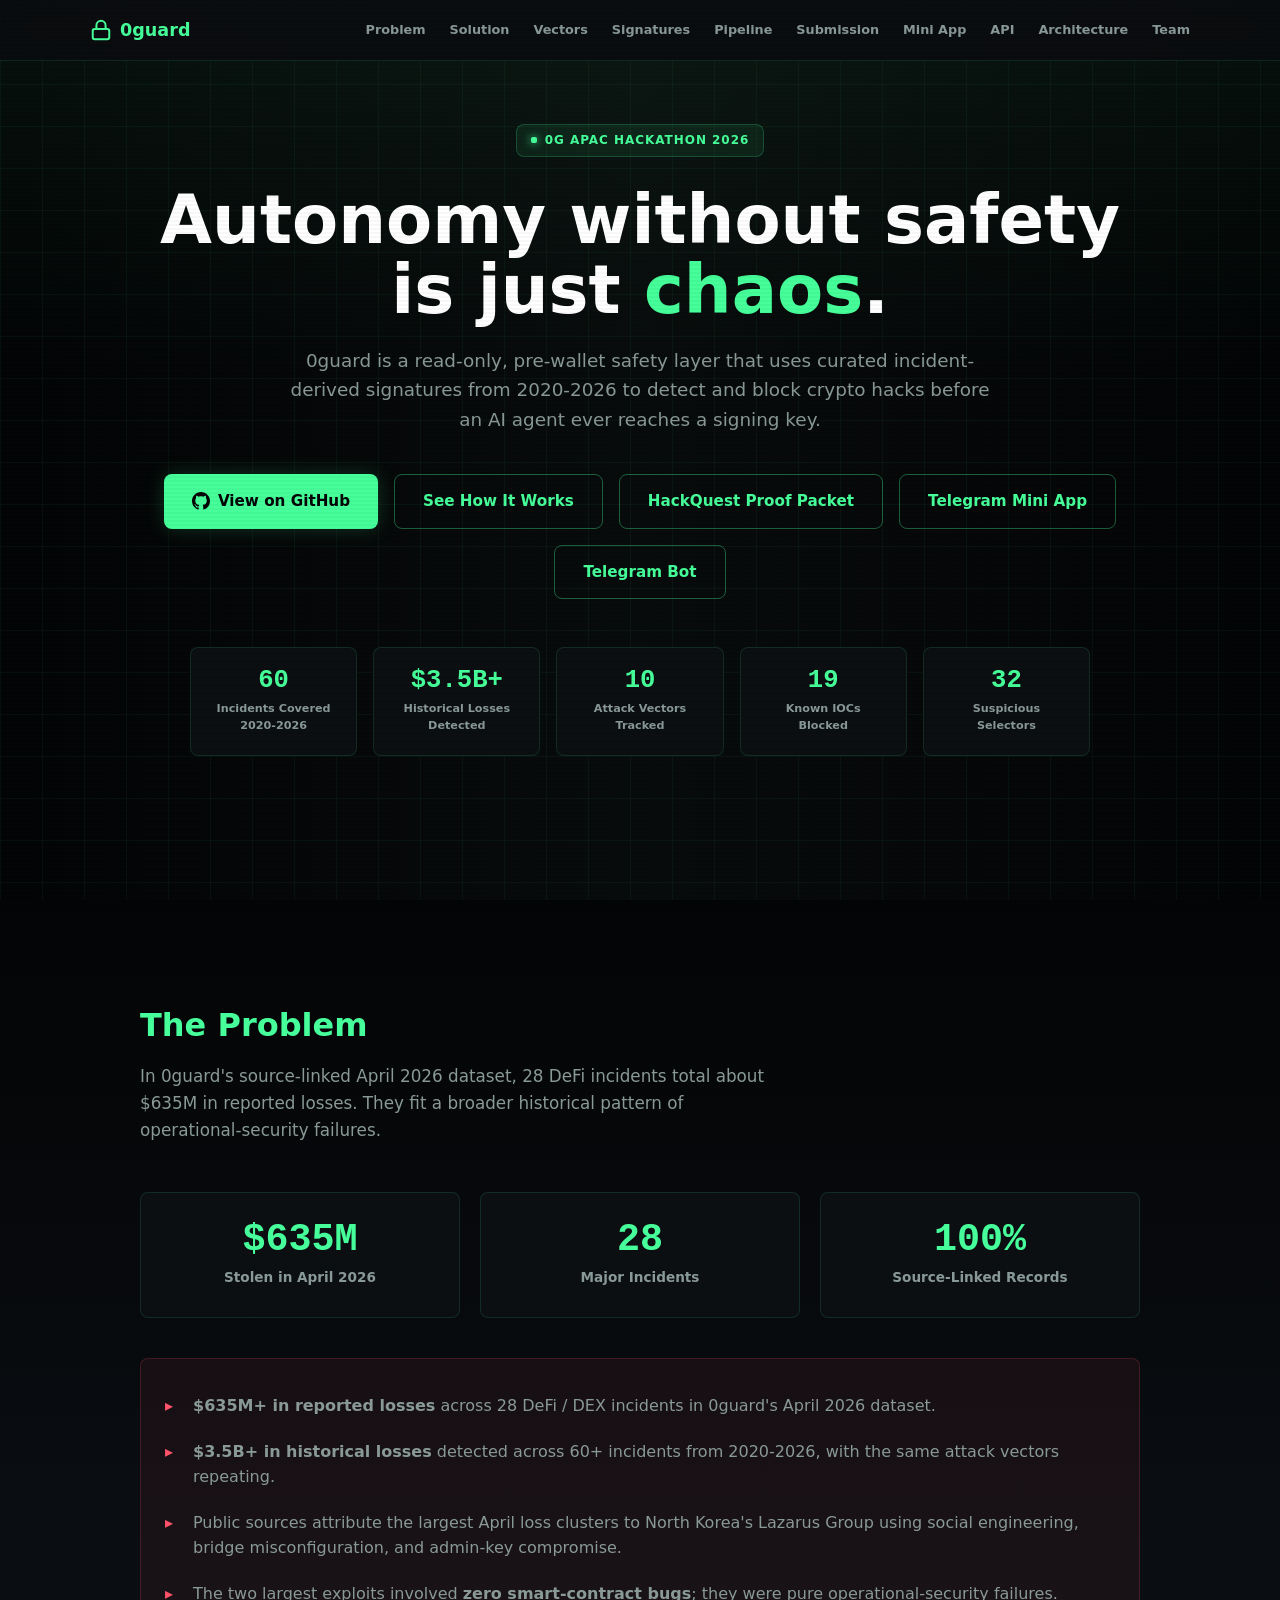
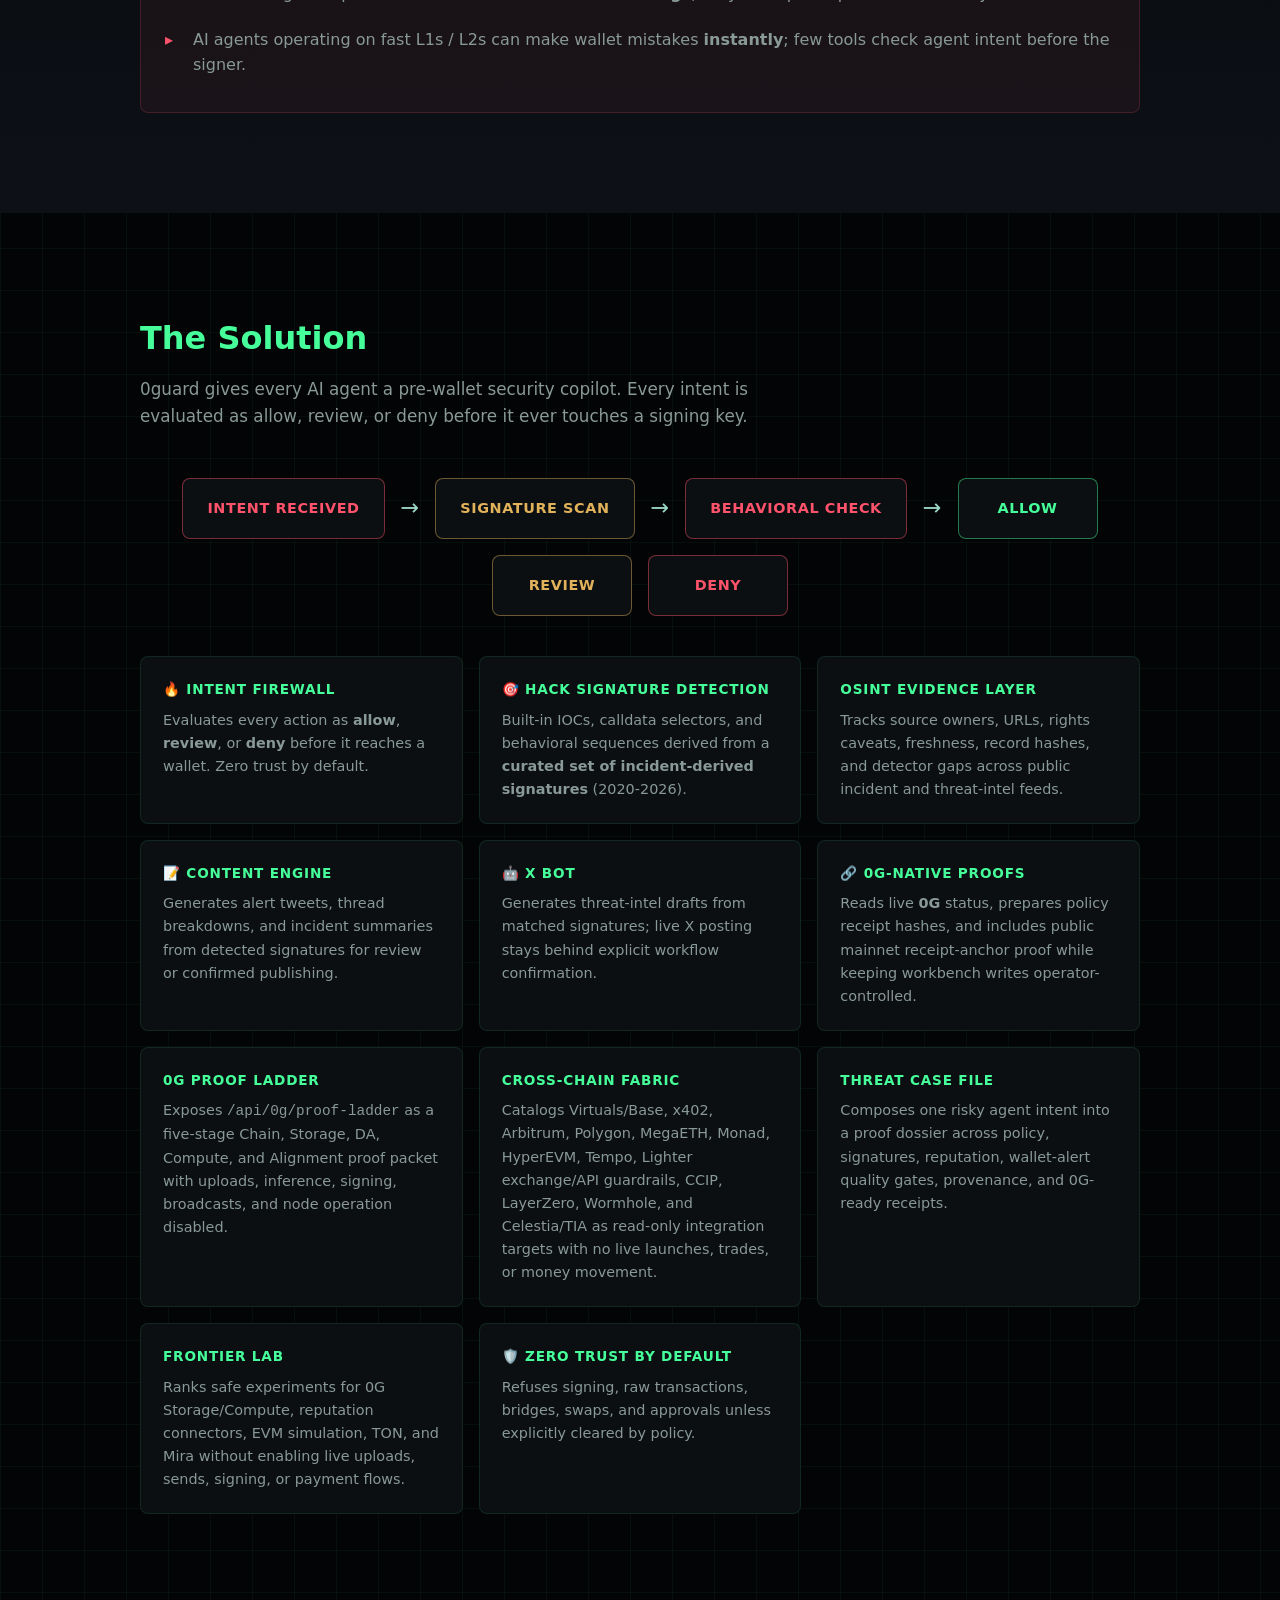
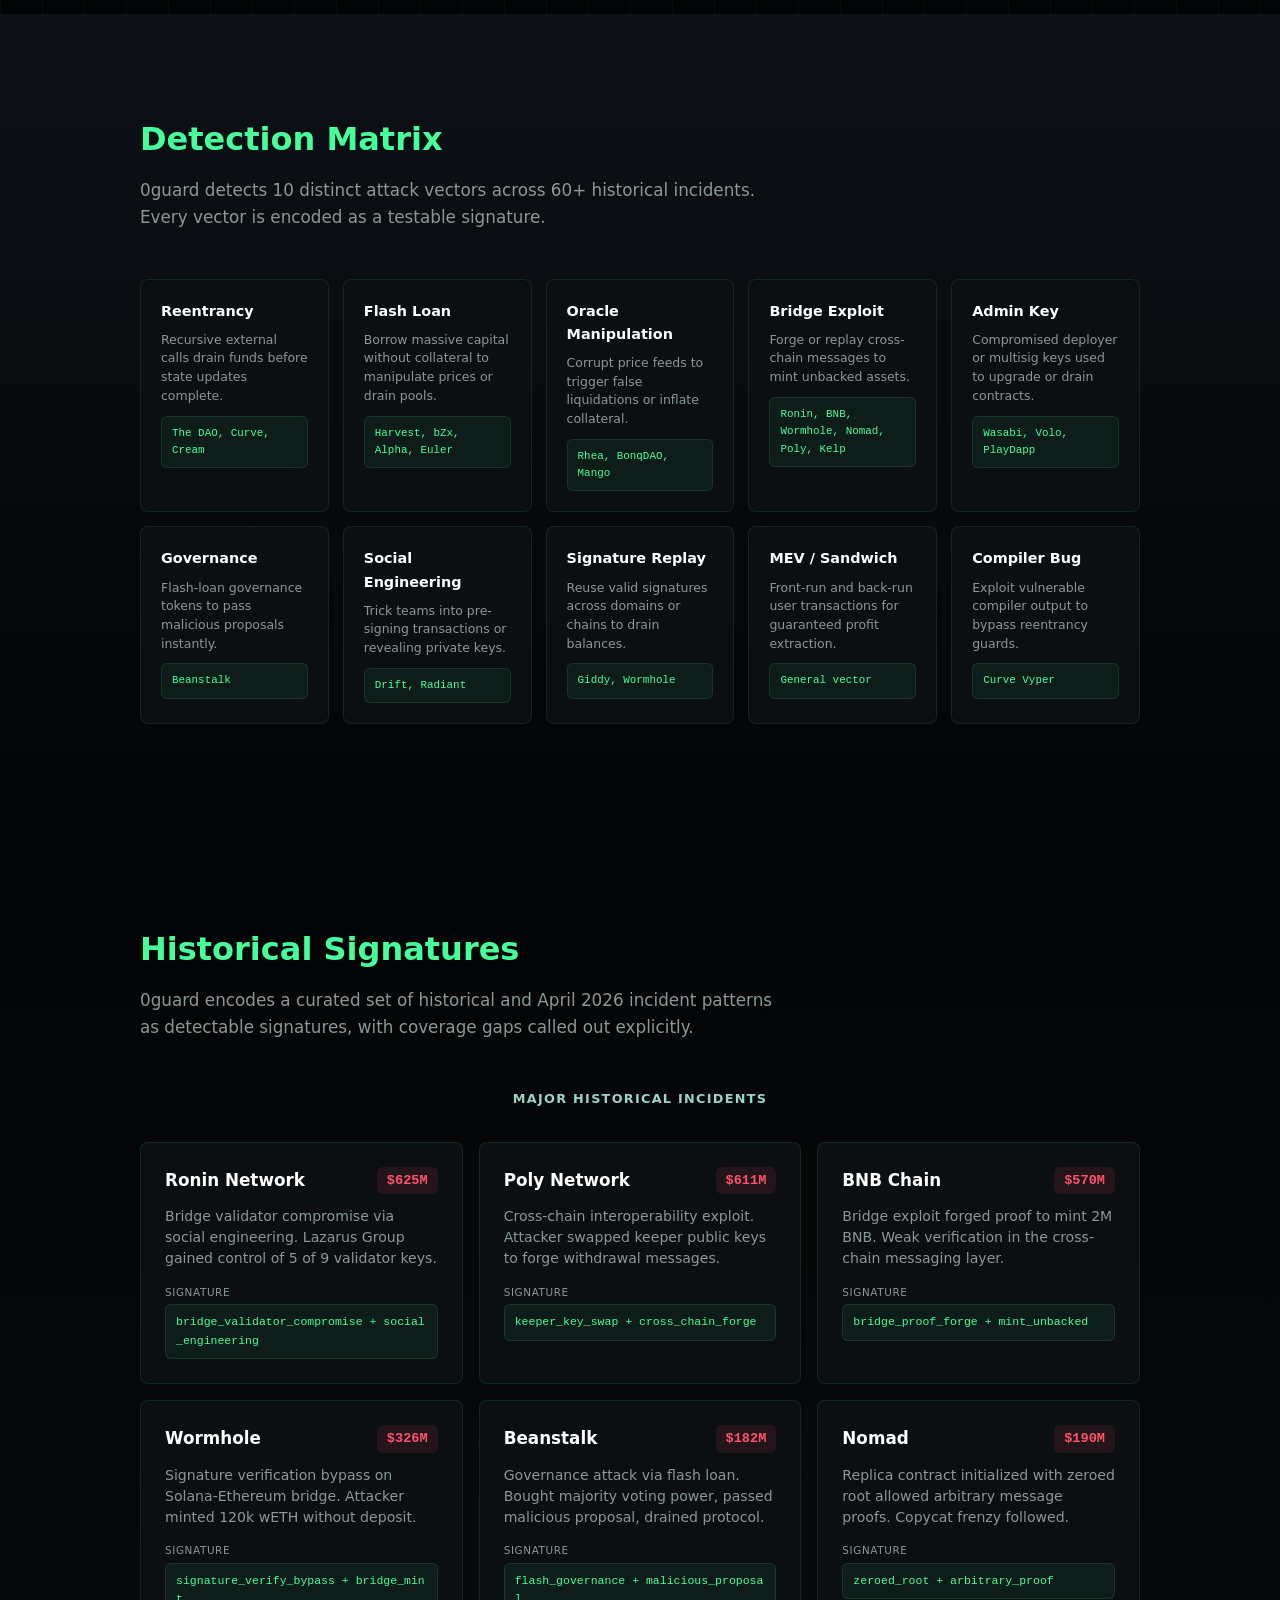
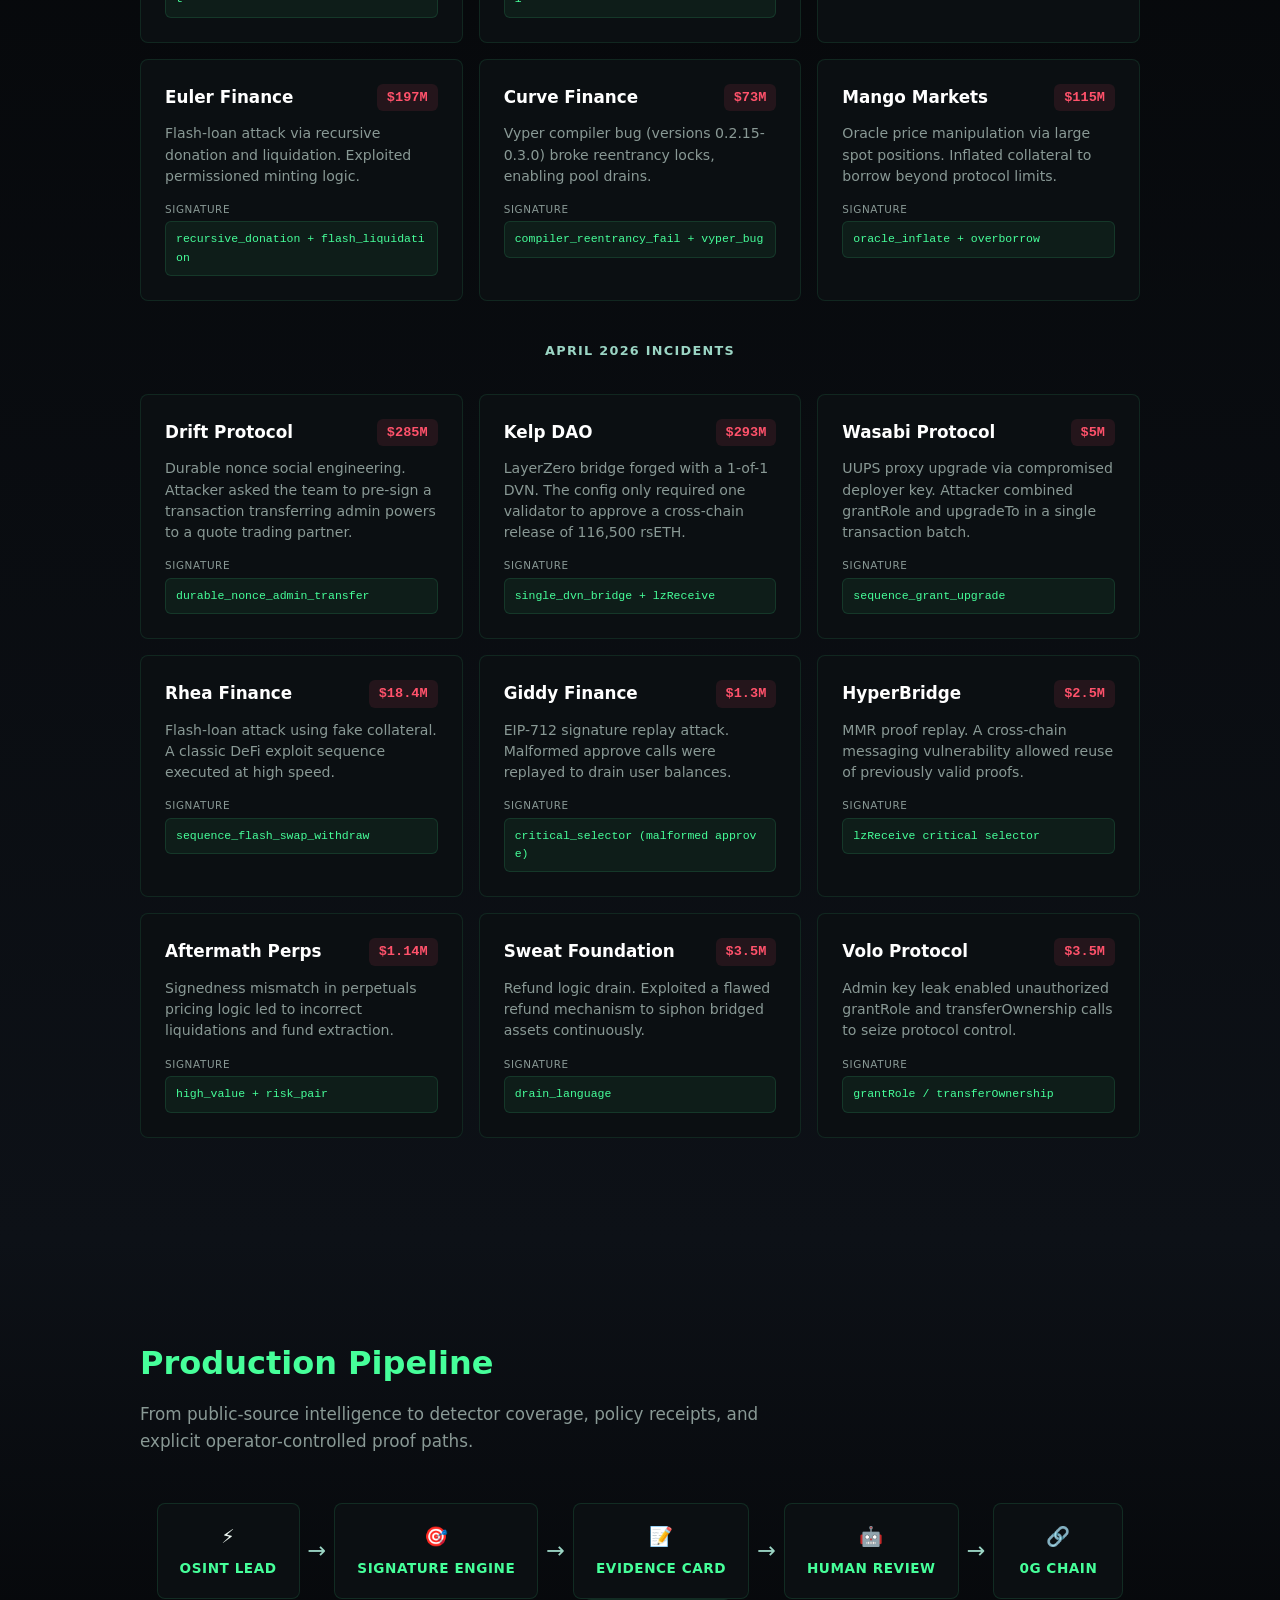
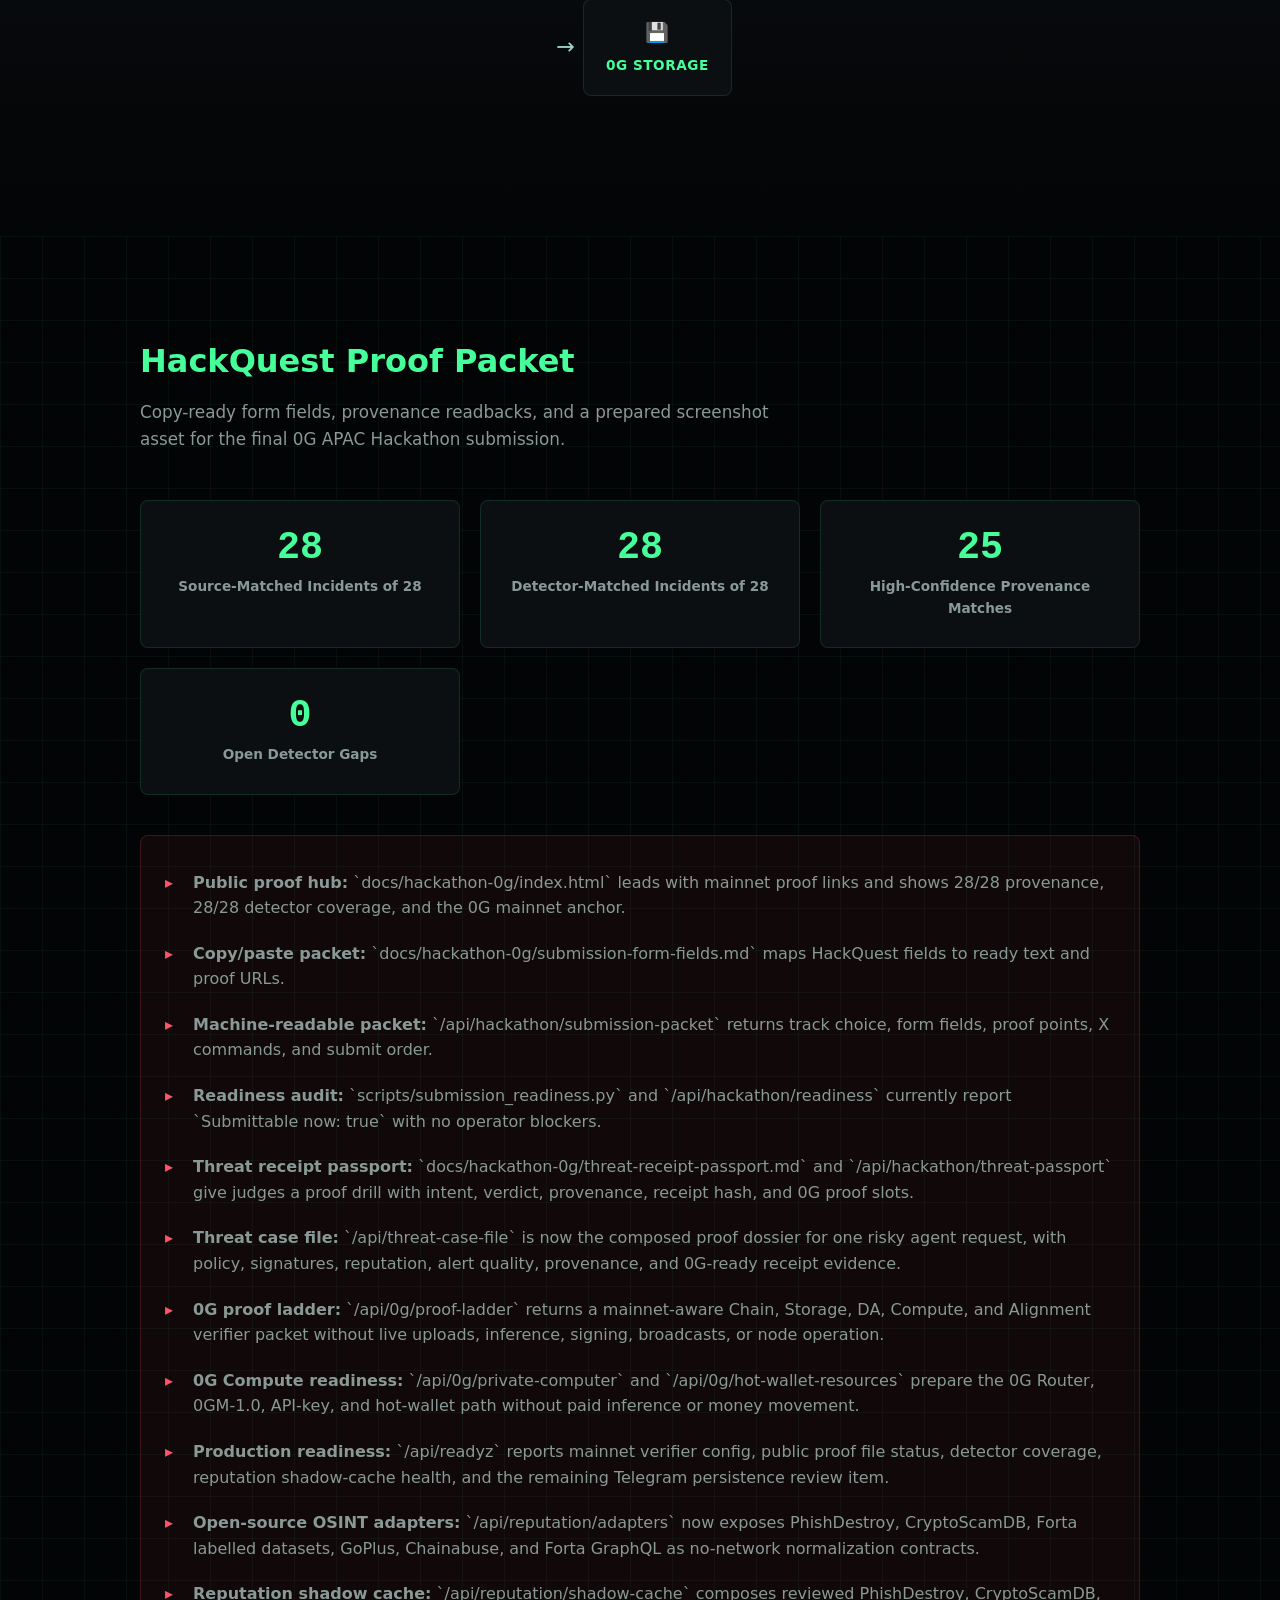
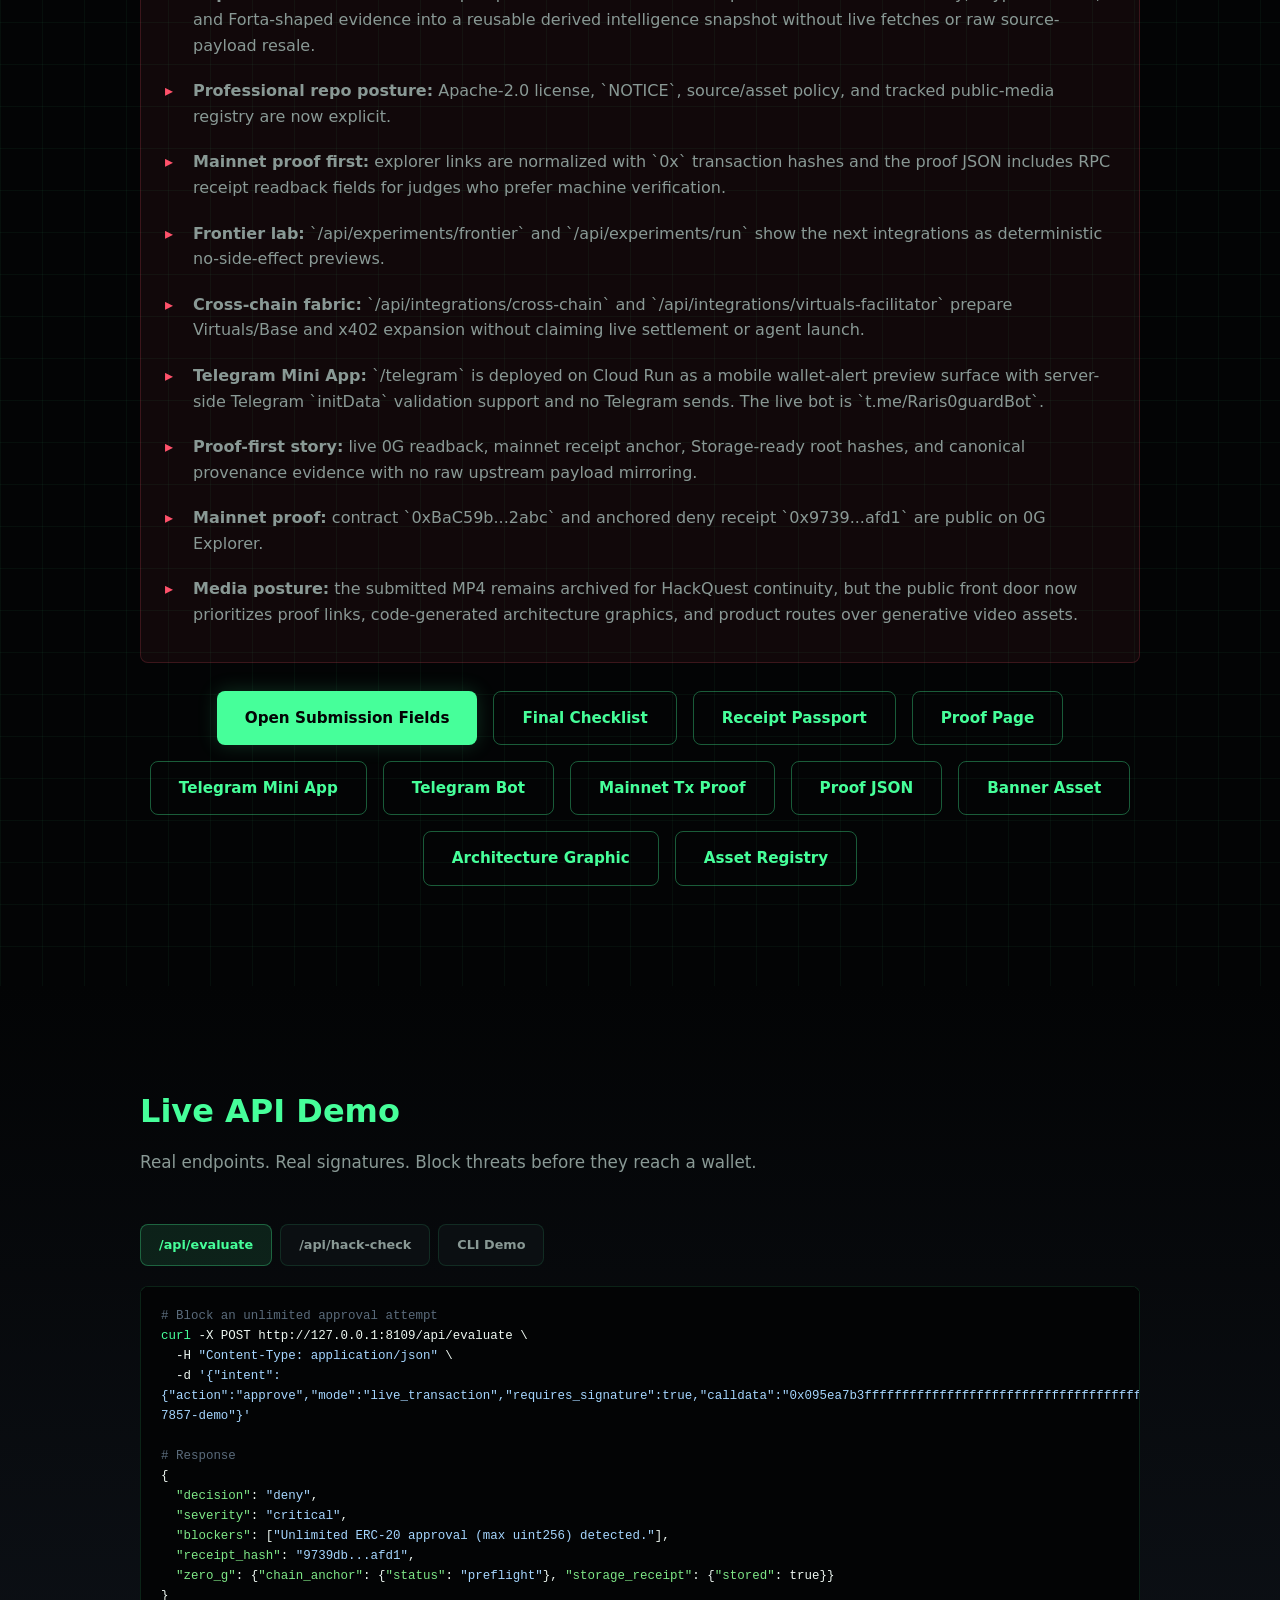
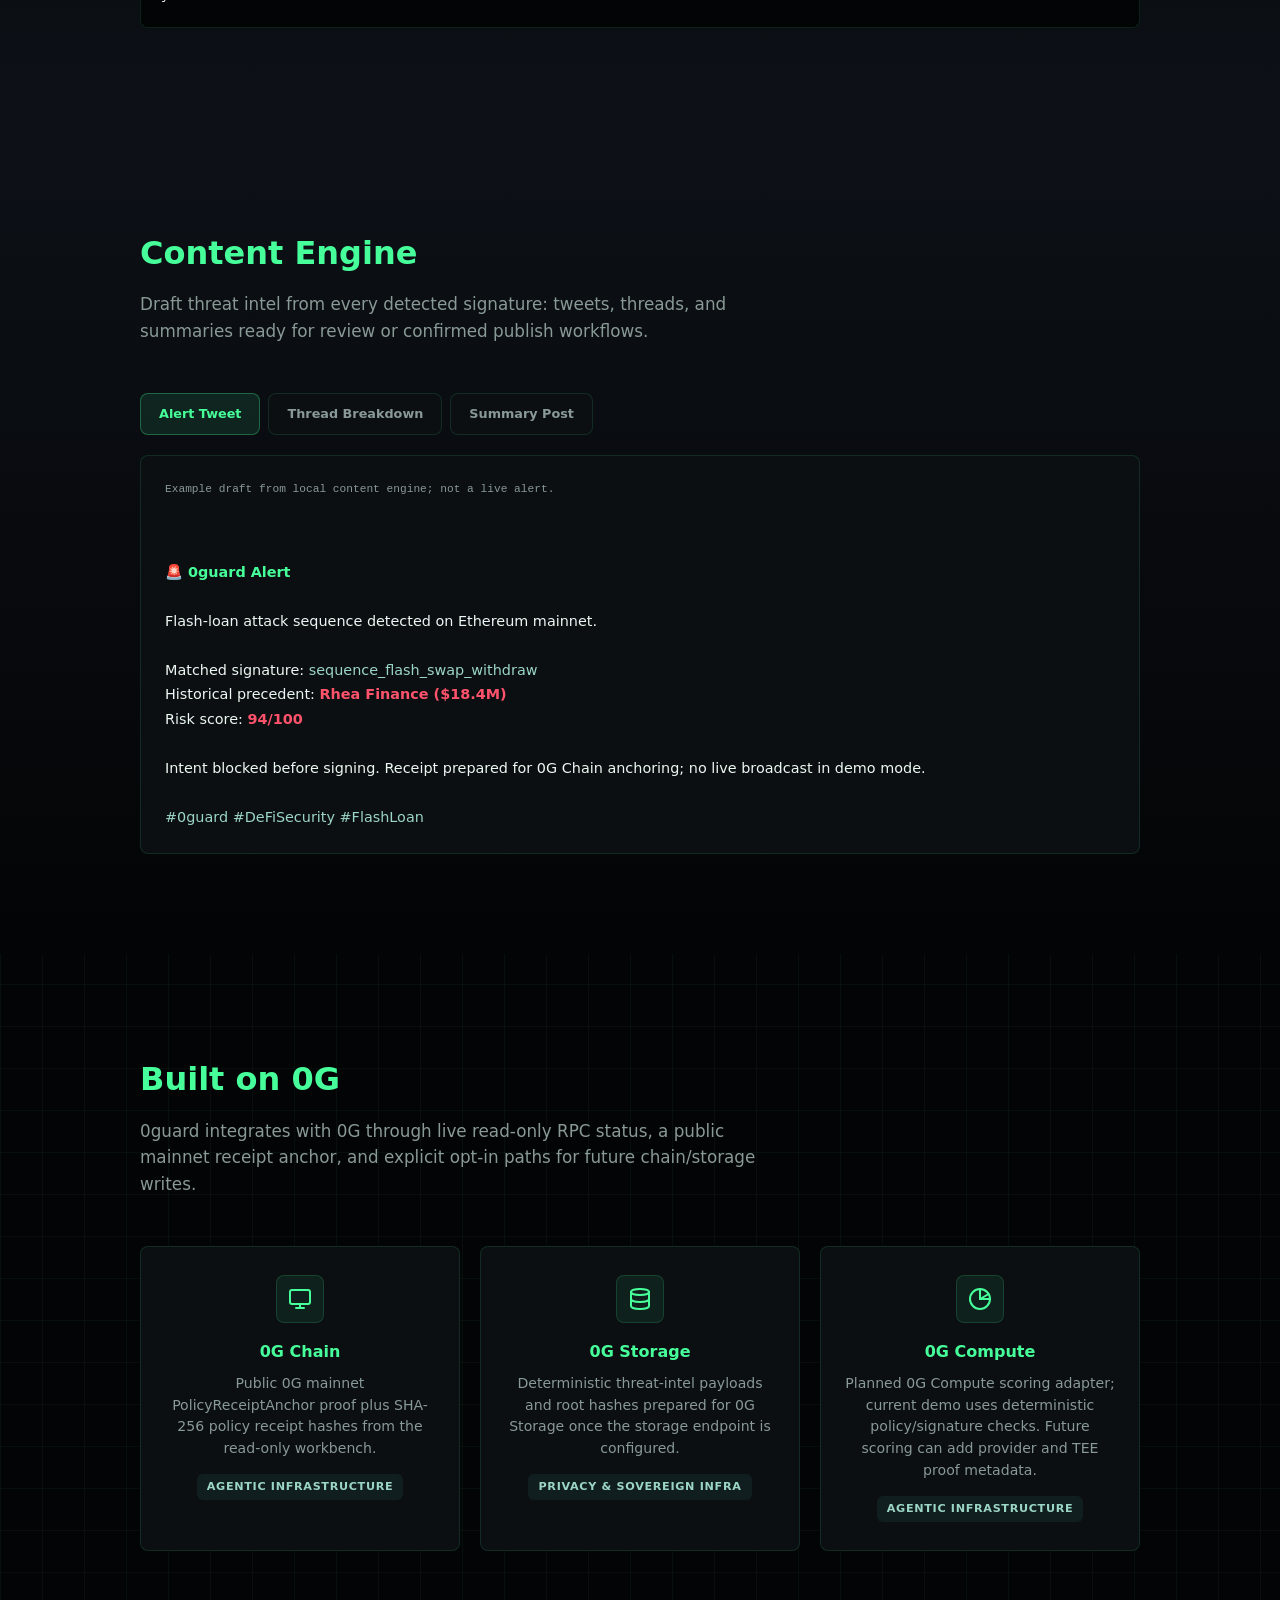
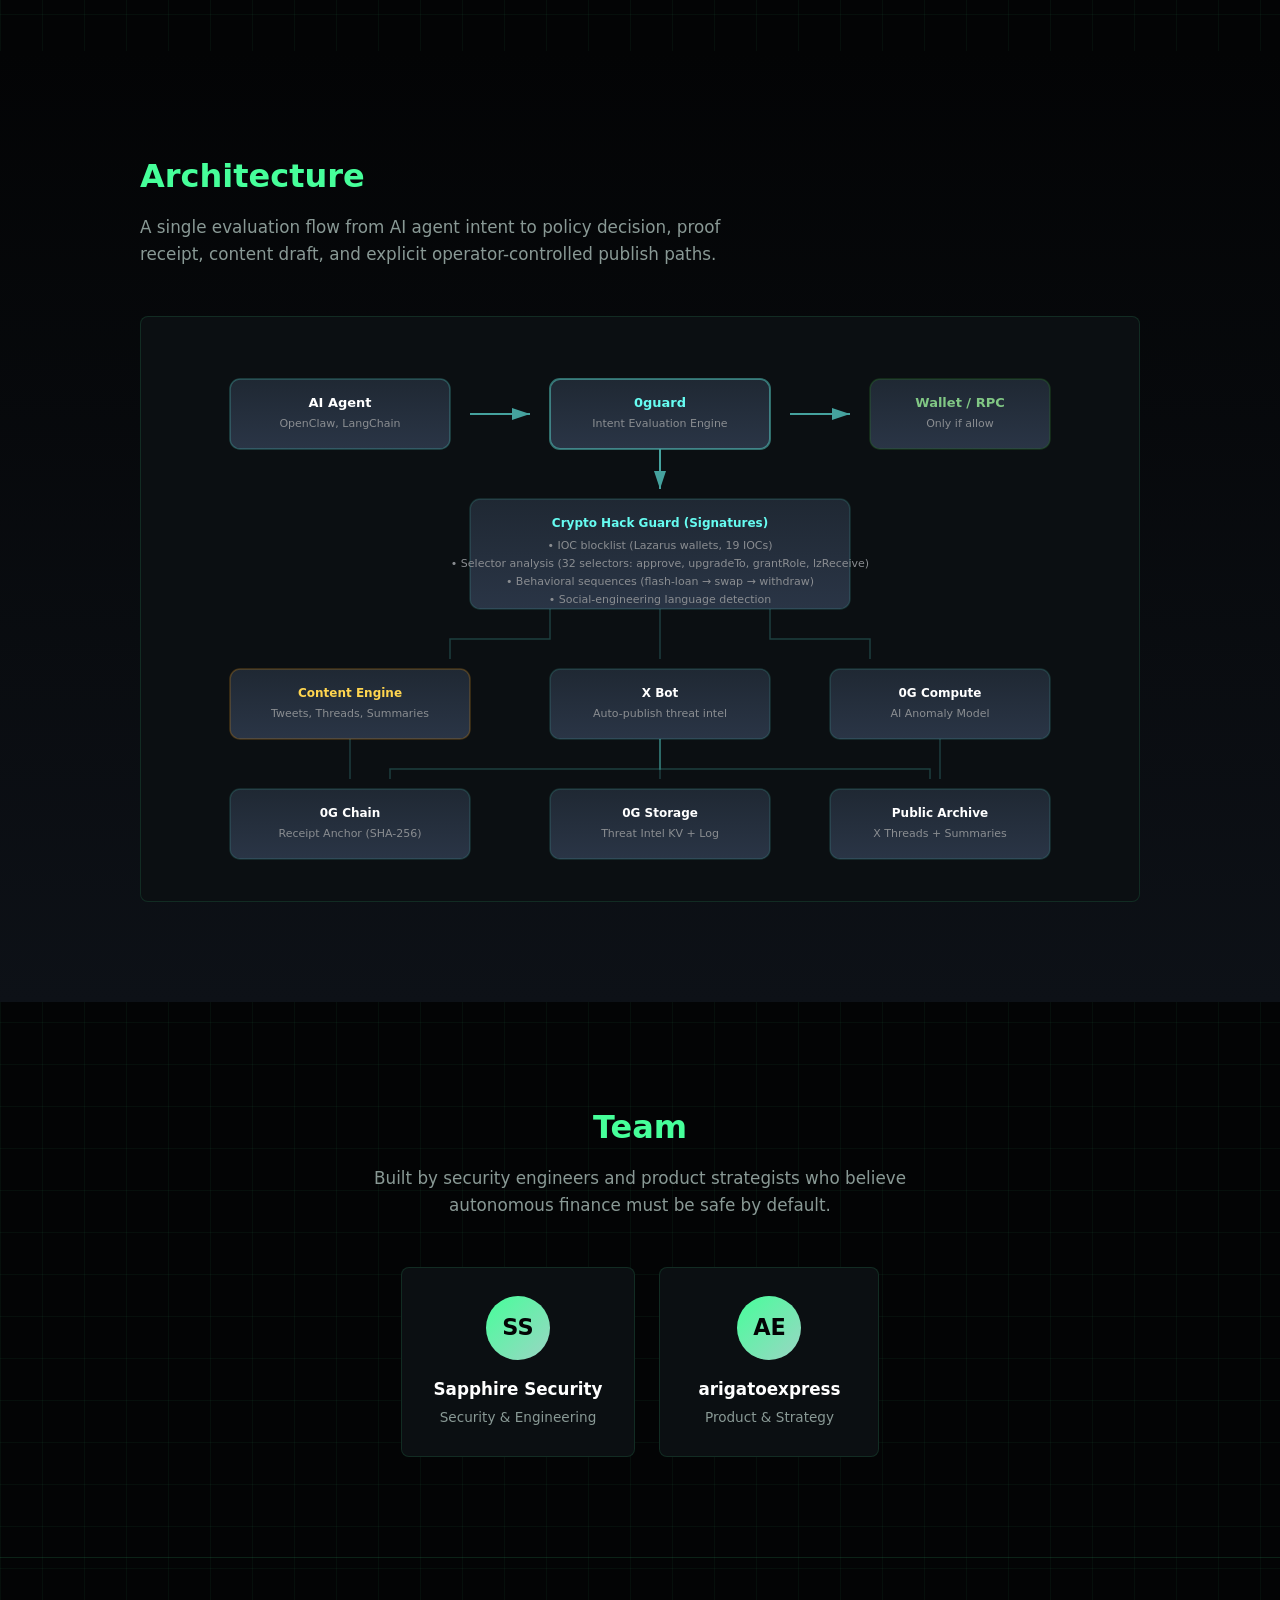
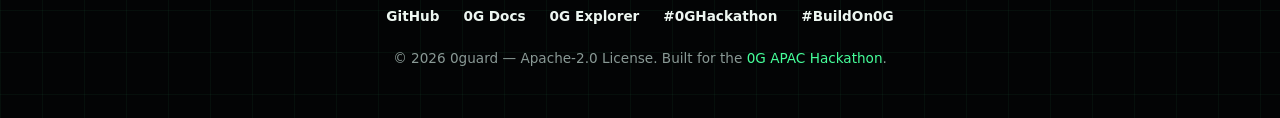
==== commit 2fbf01e2: "feat: add 0g node ops and private compute readiness" ====
--- a/docs/index.html
+++ b/docs/index.html
@@ -927,6 +927,7 @@
           <li><strong>Threat receipt passport:</strong> `docs/hackathon-0g/threat-receipt-passport.md` and `/api/hackathon/threat-passport` give judges a proof drill with intent, verdict, provenance, receipt hash, and 0G proof slots.</li>
           <li><strong>Threat case file:</strong> `/api/threat-case-file` is now the composed proof dossier for one risky agent request, with policy, signatures, reputation, alert quality, provenance, and 0G-ready receipt evidence.</li>
           <li><strong>0G proof ladder:</strong> `/api/0g/proof-ladder` returns a mainnet-aware Chain, Storage, DA, Compute, and Alignment verifier packet without live uploads, inference, signing, broadcasts, or node operation.</li>
+          <li><strong>0G Compute readiness:</strong> `/api/0g/private-computer` and `/api/0g/hot-wallet-resources` prepare the 0G Router, 0GM-1.0, API-key, and hot-wallet path without paid inference or money movement.</li>
           <li><strong>Production readiness:</strong> `/api/readyz` reports mainnet verifier config, public proof file status, detector coverage, reputation shadow-cache health, and the remaining Telegram persistence review item.</li>
           <li><strong>Open-source OSINT adapters:</strong> `/api/reputation/adapters` now exposes PhishDestroy, CryptoScamDB, Forta labelled datasets, GoPlus, Chainabuse, and Forta GraphQL as no-network normalization contracts.</li>
           <li><strong>Reputation shadow cache:</strong> `/api/reputation/shadow-cache` composes reviewed PhishDestroy, CryptoScamDB, and Forta-shaped evidence into a reusable derived intelligence snapshot without live fetches or raw source-payload resale.</li>
@@ -937,7 +938,7 @@
           <li><strong>Telegram Mini App:</strong> `/telegram` is deployed on Cloud Run as a mobile wallet-alert preview surface with server-side Telegram `initData` validation support and no Telegram sends. The live bot is `t.me/Raris0guardBot`.</li>
           <li><strong>Proof-first story:</strong> live 0G readback, mainnet receipt anchor, Storage-ready root hashes, and canonical provenance evidence with no raw upstream payload mirroring.</li>
           <li><strong>Mainnet proof:</strong> contract `0xBaC59b...2abc` and anchored deny receipt `0x9739...afd1` are public on 0G Explorer.</li>
-          <li><strong>Media posture:</strong> the submitted MP4 remains archived for HackQuest continuity, but the public front door now prioritizes proof links and product routes over generative video assets.</li>
+          <li><strong>Media posture:</strong> the submitted MP4 remains archived for HackQuest continuity, but the public front door now prioritizes proof links, code-generated architecture graphics, and product routes over generative video assets.</li>
         </ul>
       </div>
       <div class="hero-ctas reveal" style="margin-top:28px">
@@ -967,6 +968,9 @@
         </a>
         <a class="btn btn-secondary" href="hackathon-0g/assets/0guard-x-banner.png">
           Banner Asset
+        </a>
+        <a class="btn btn-secondary" href="hackathon-0g/assets/0guard-proof-architecture.png">
+          Architecture Graphic
         </a>
         <a class="btn btn-secondary" href="hackathon-0g/assets/README.md">
           Asset Registry
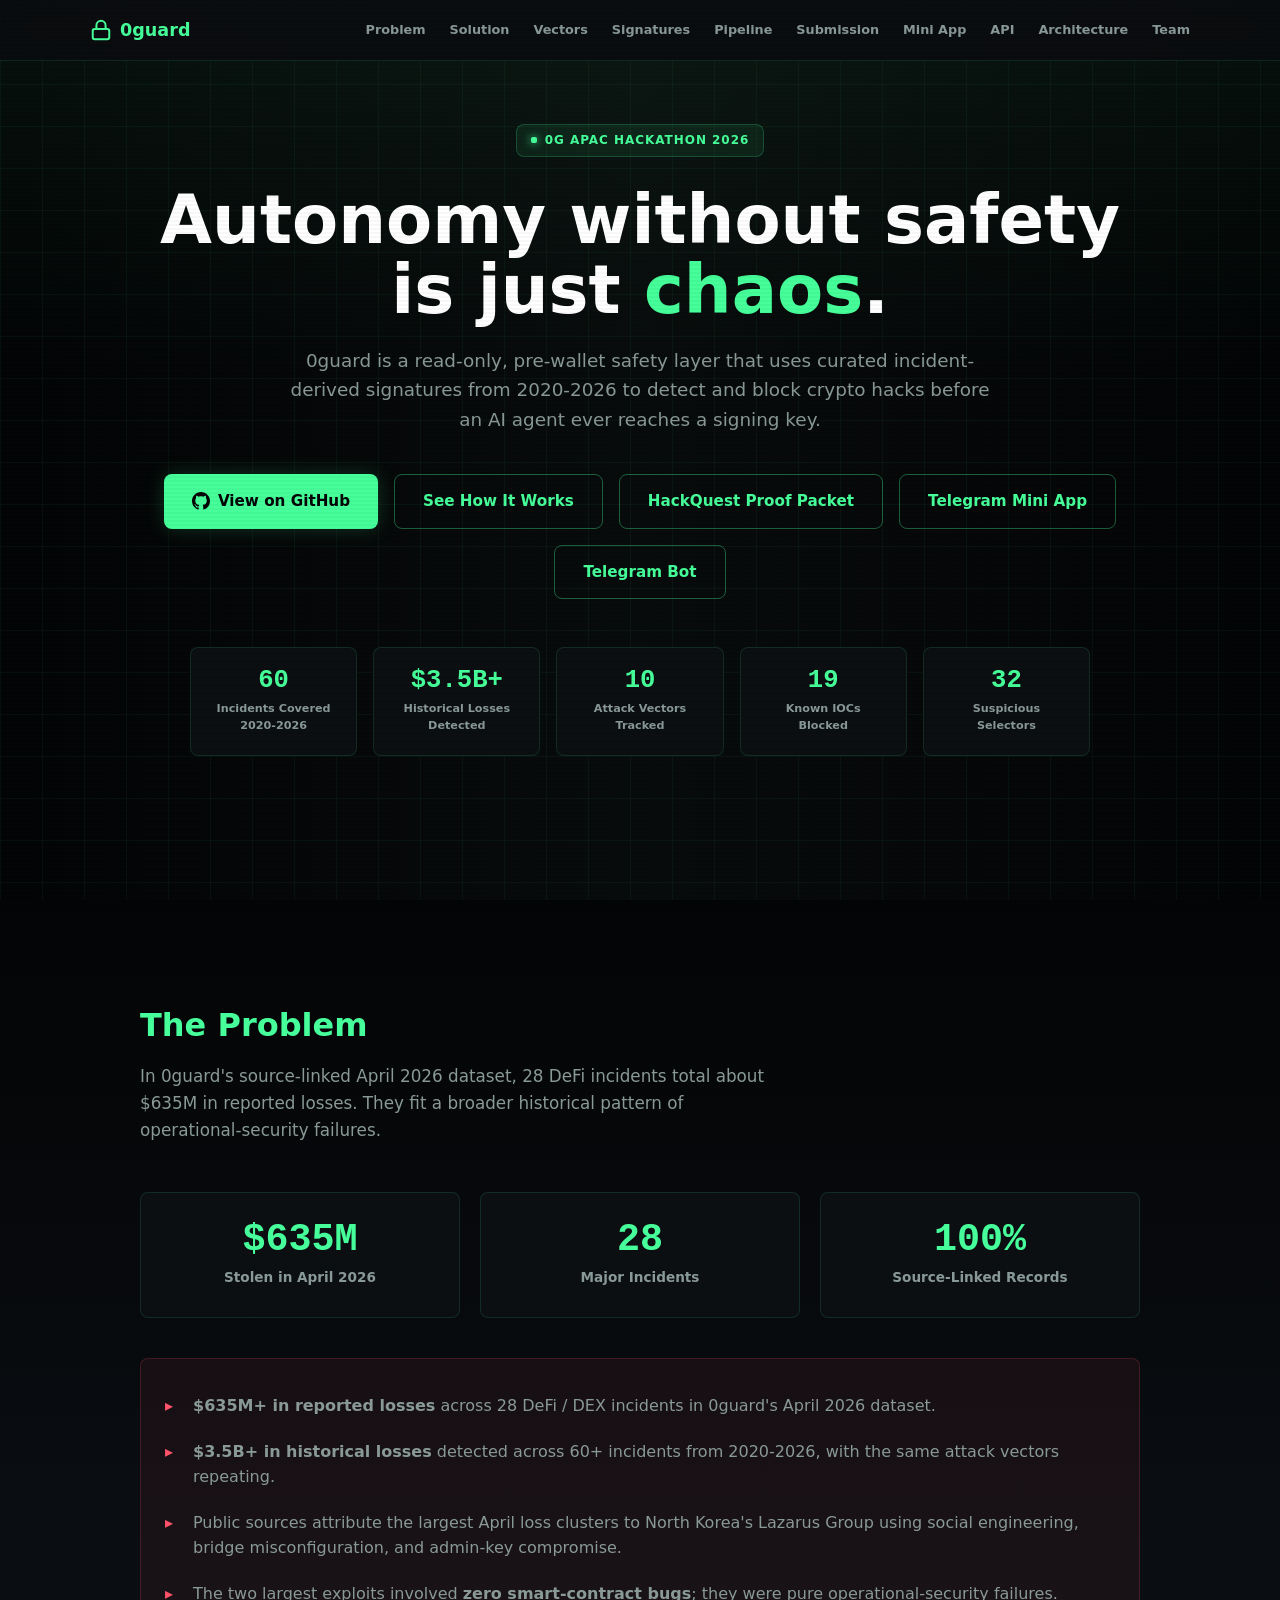
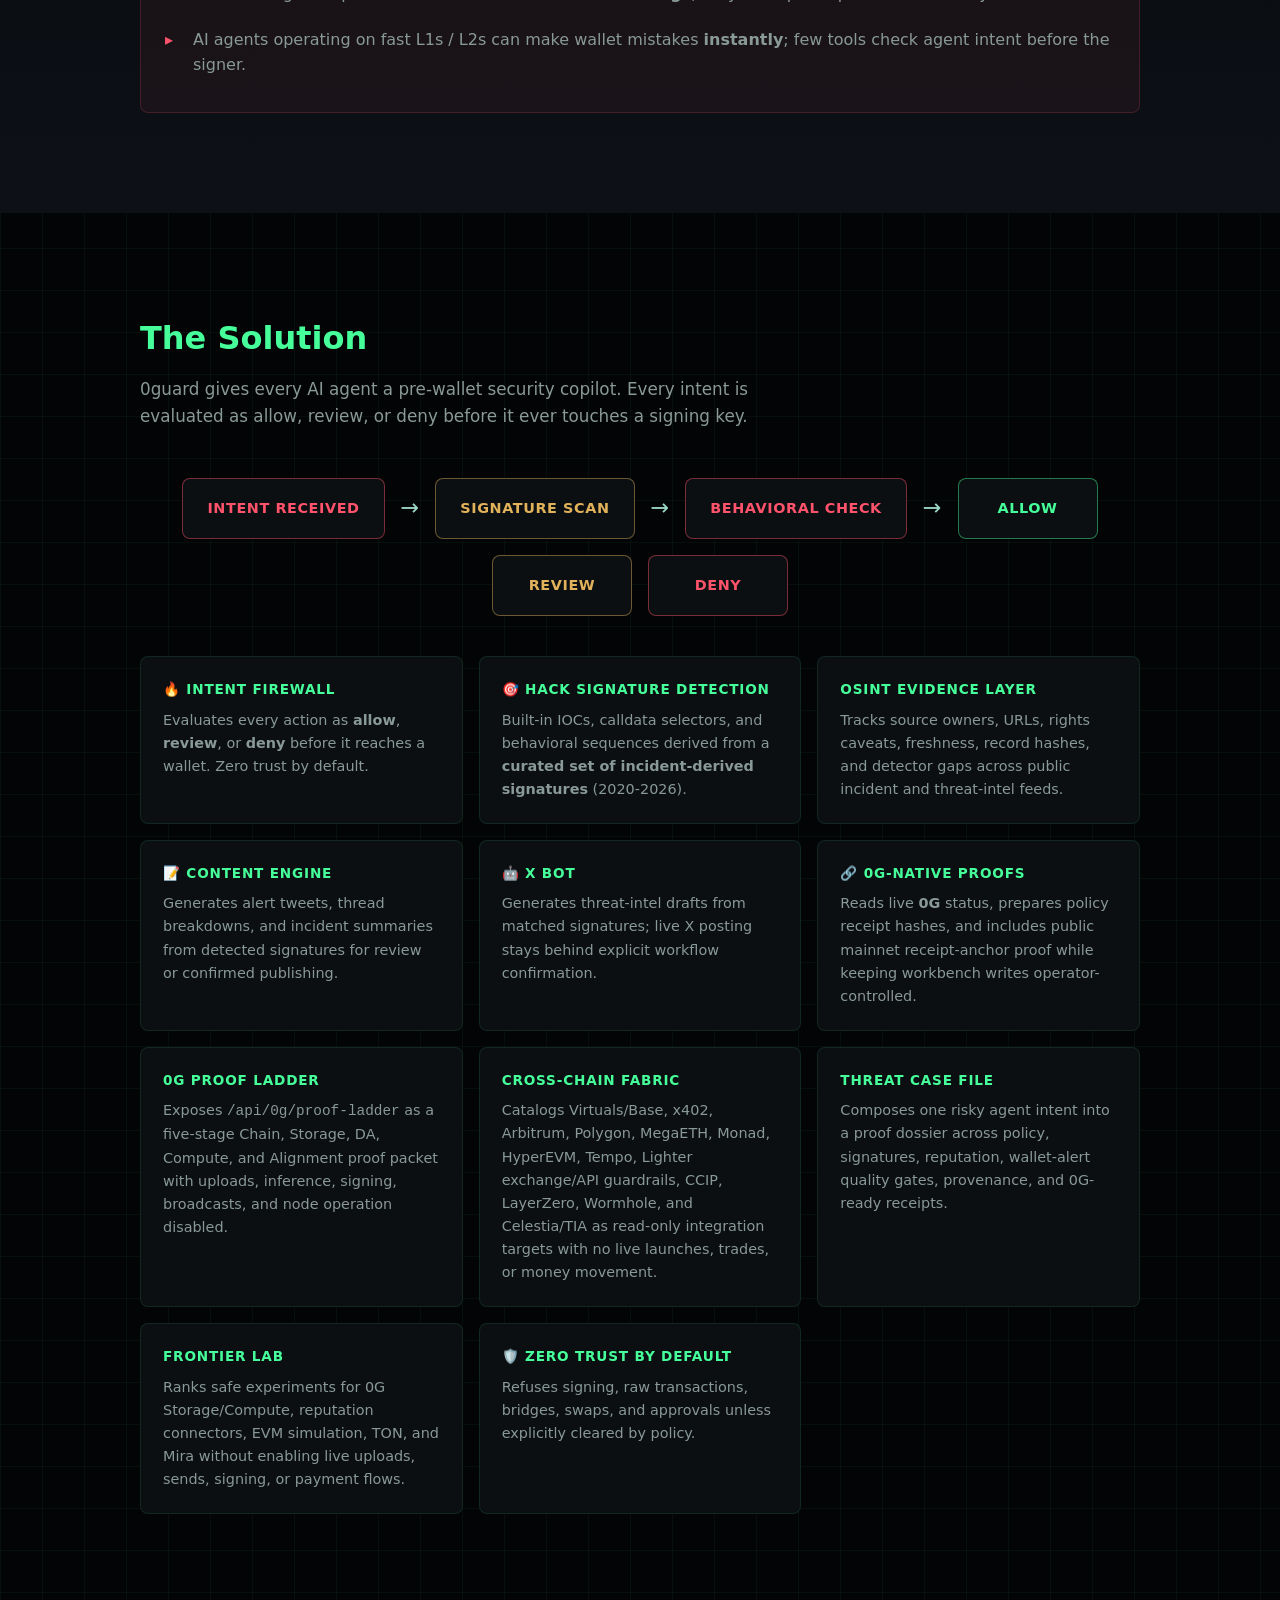
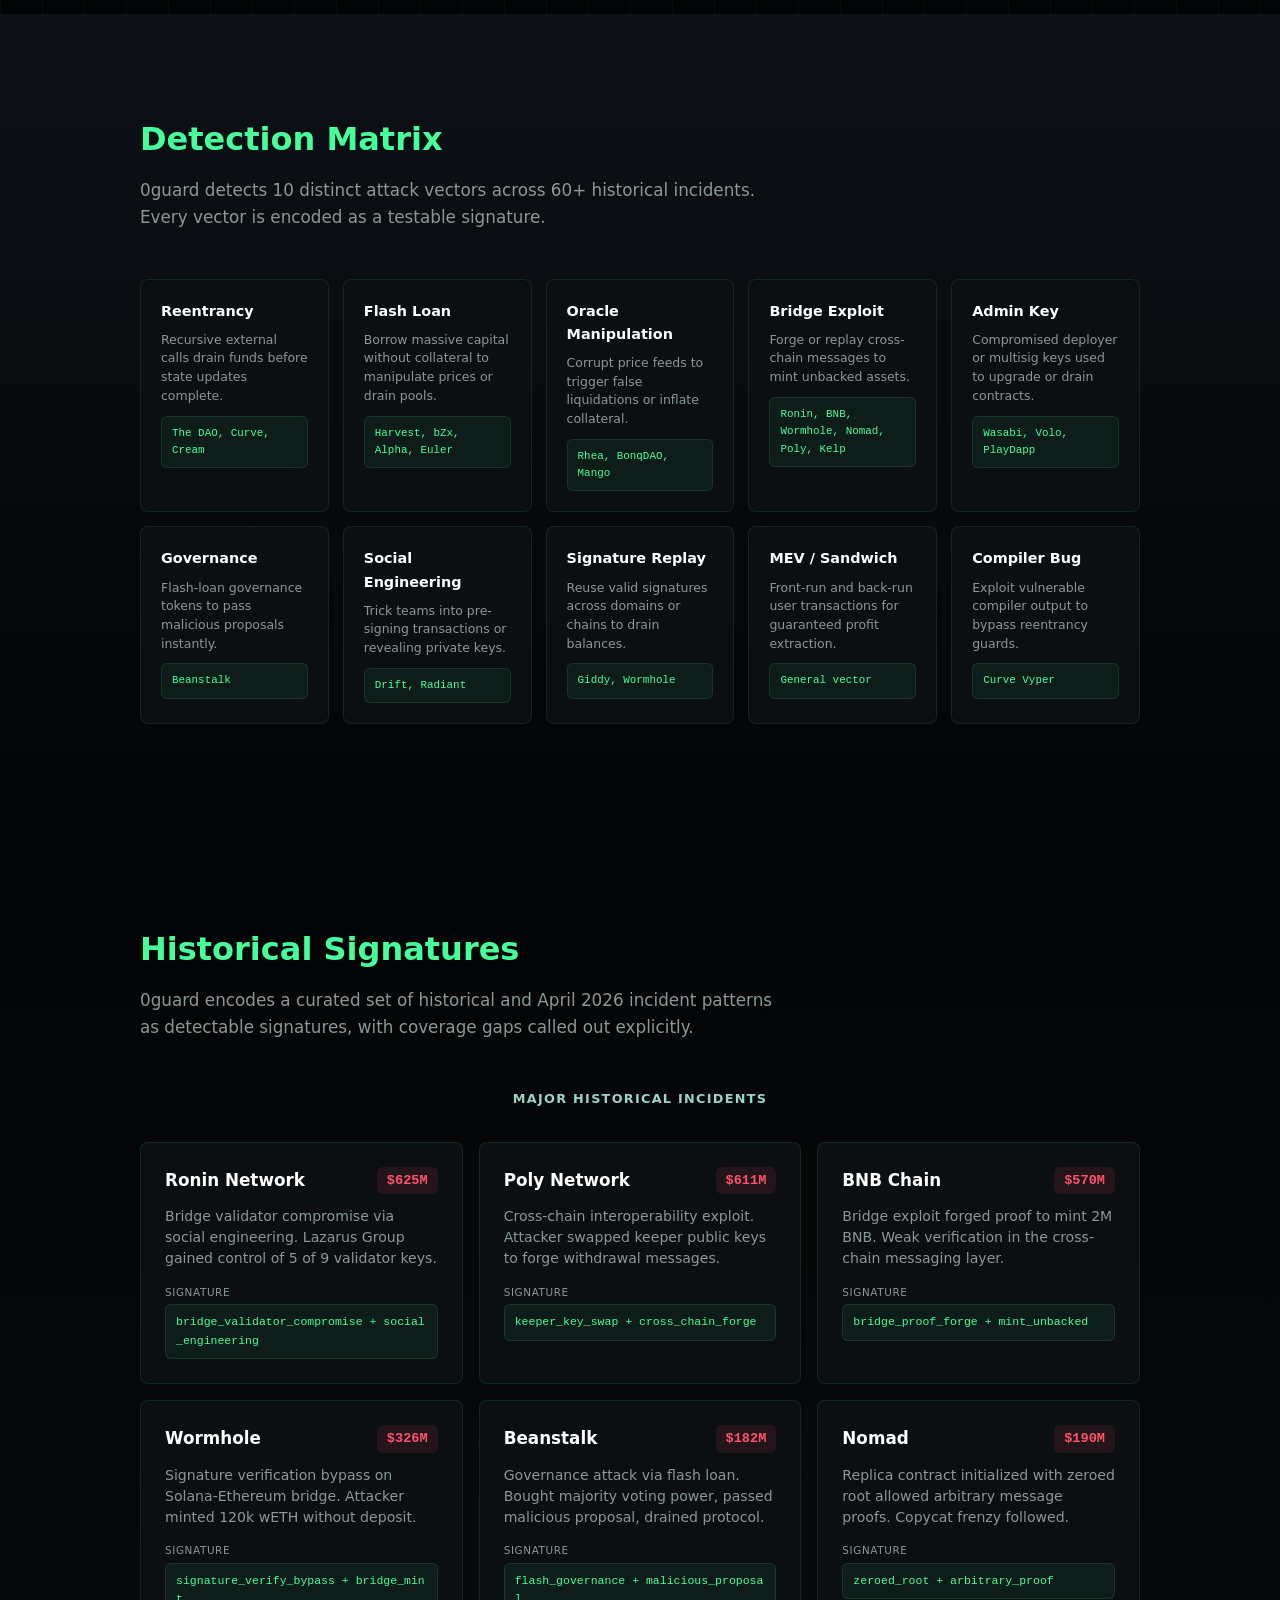
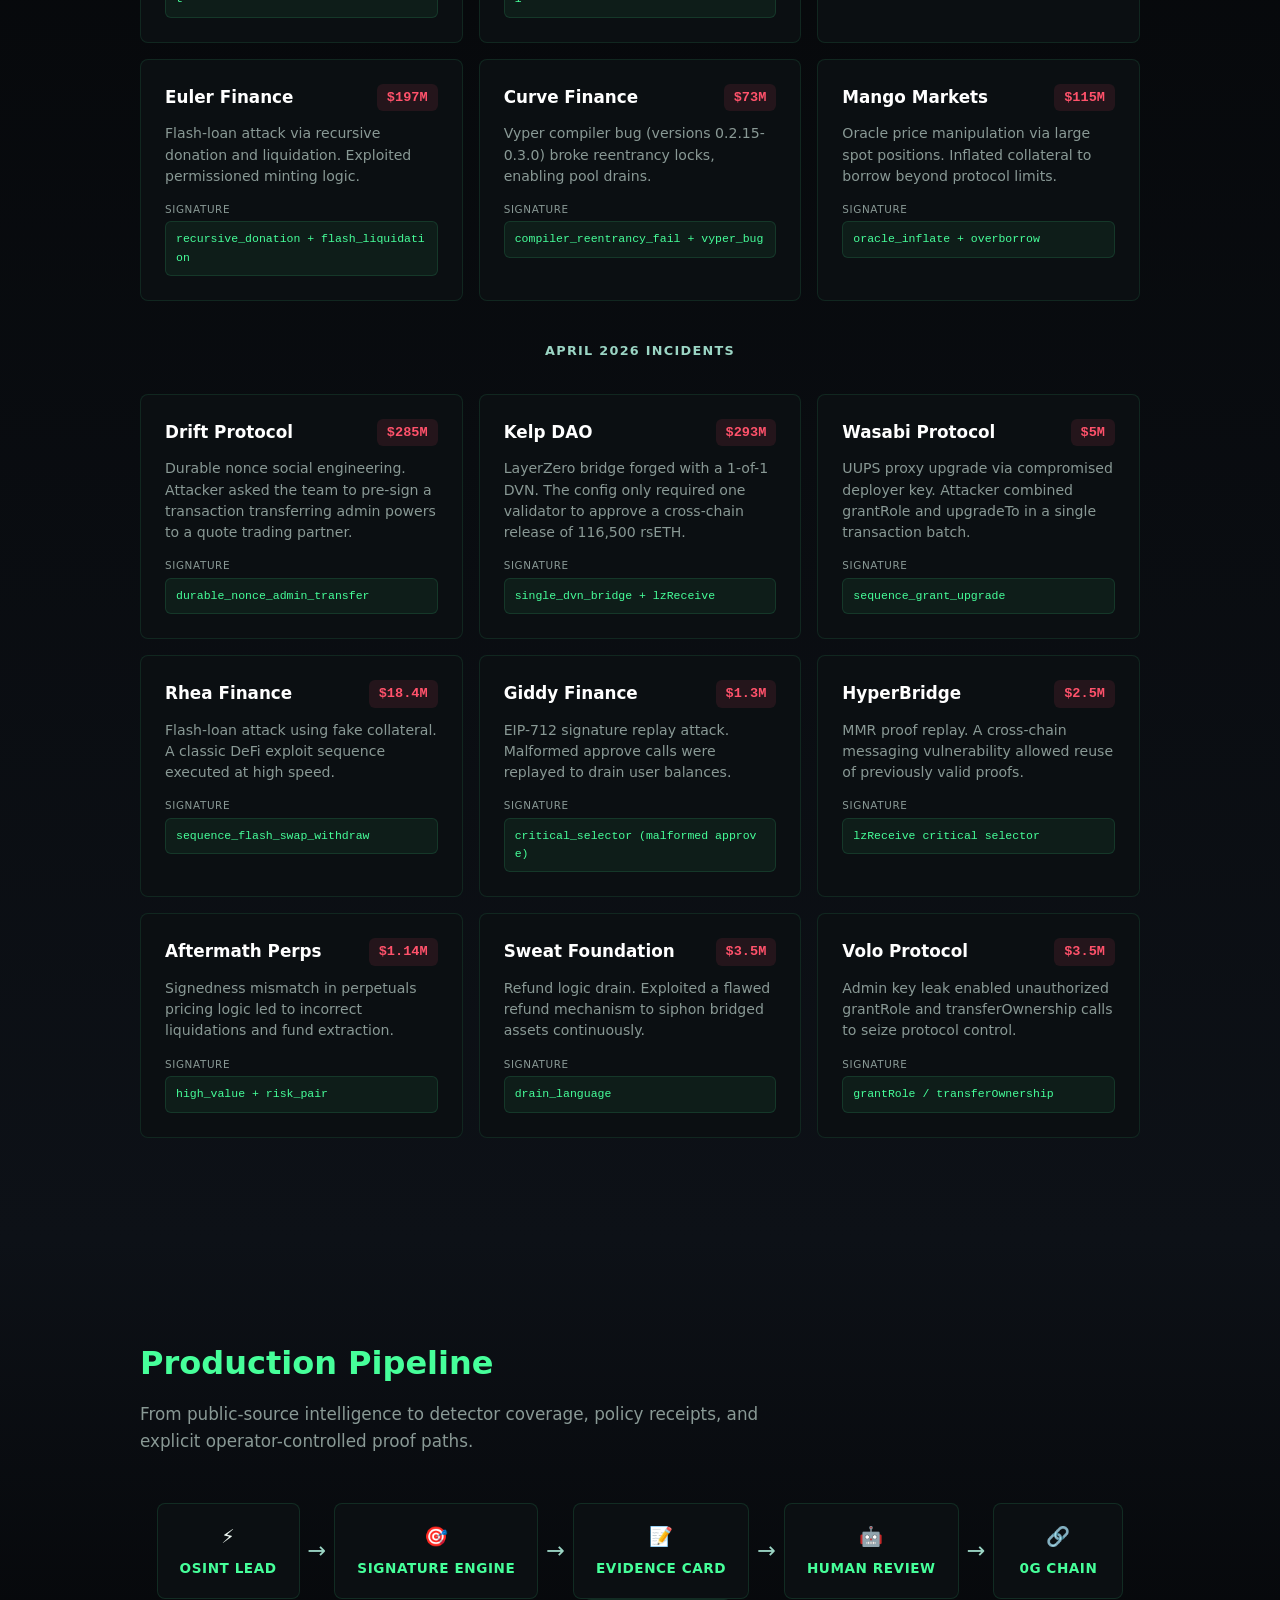
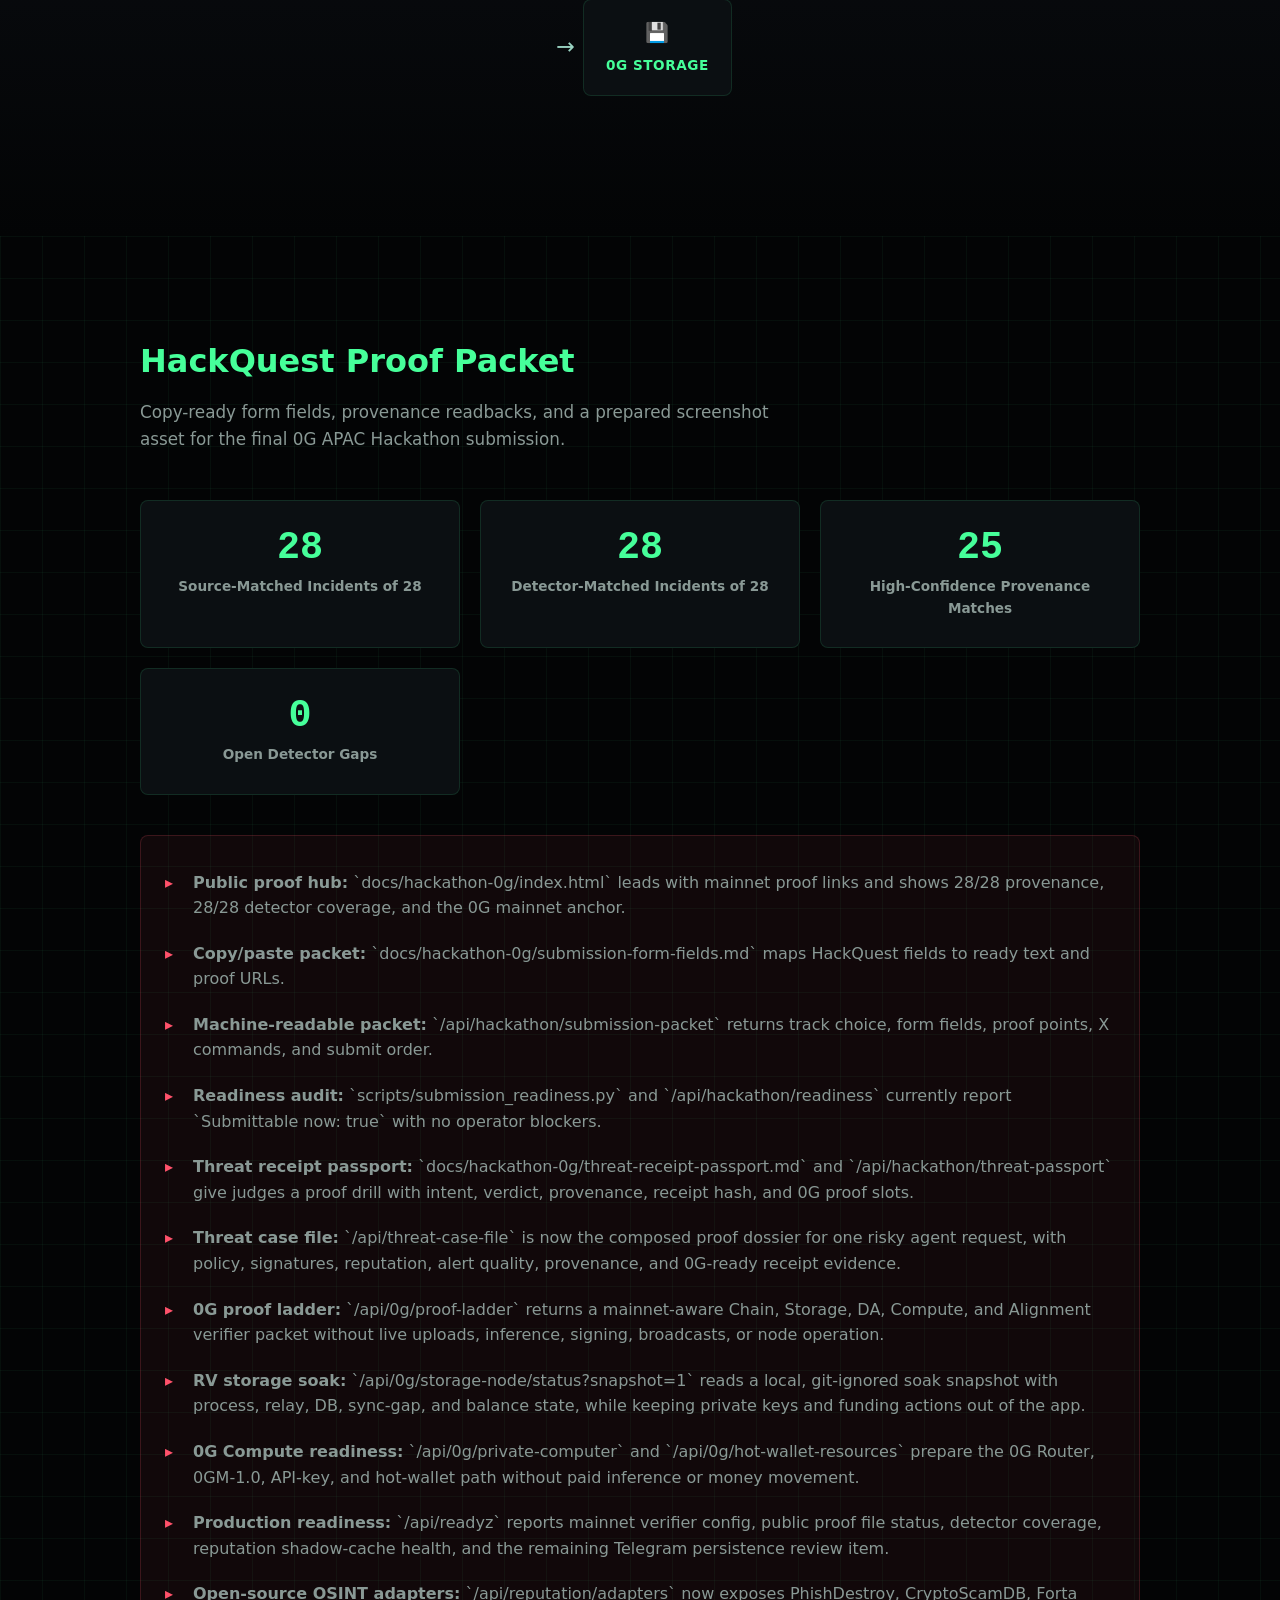
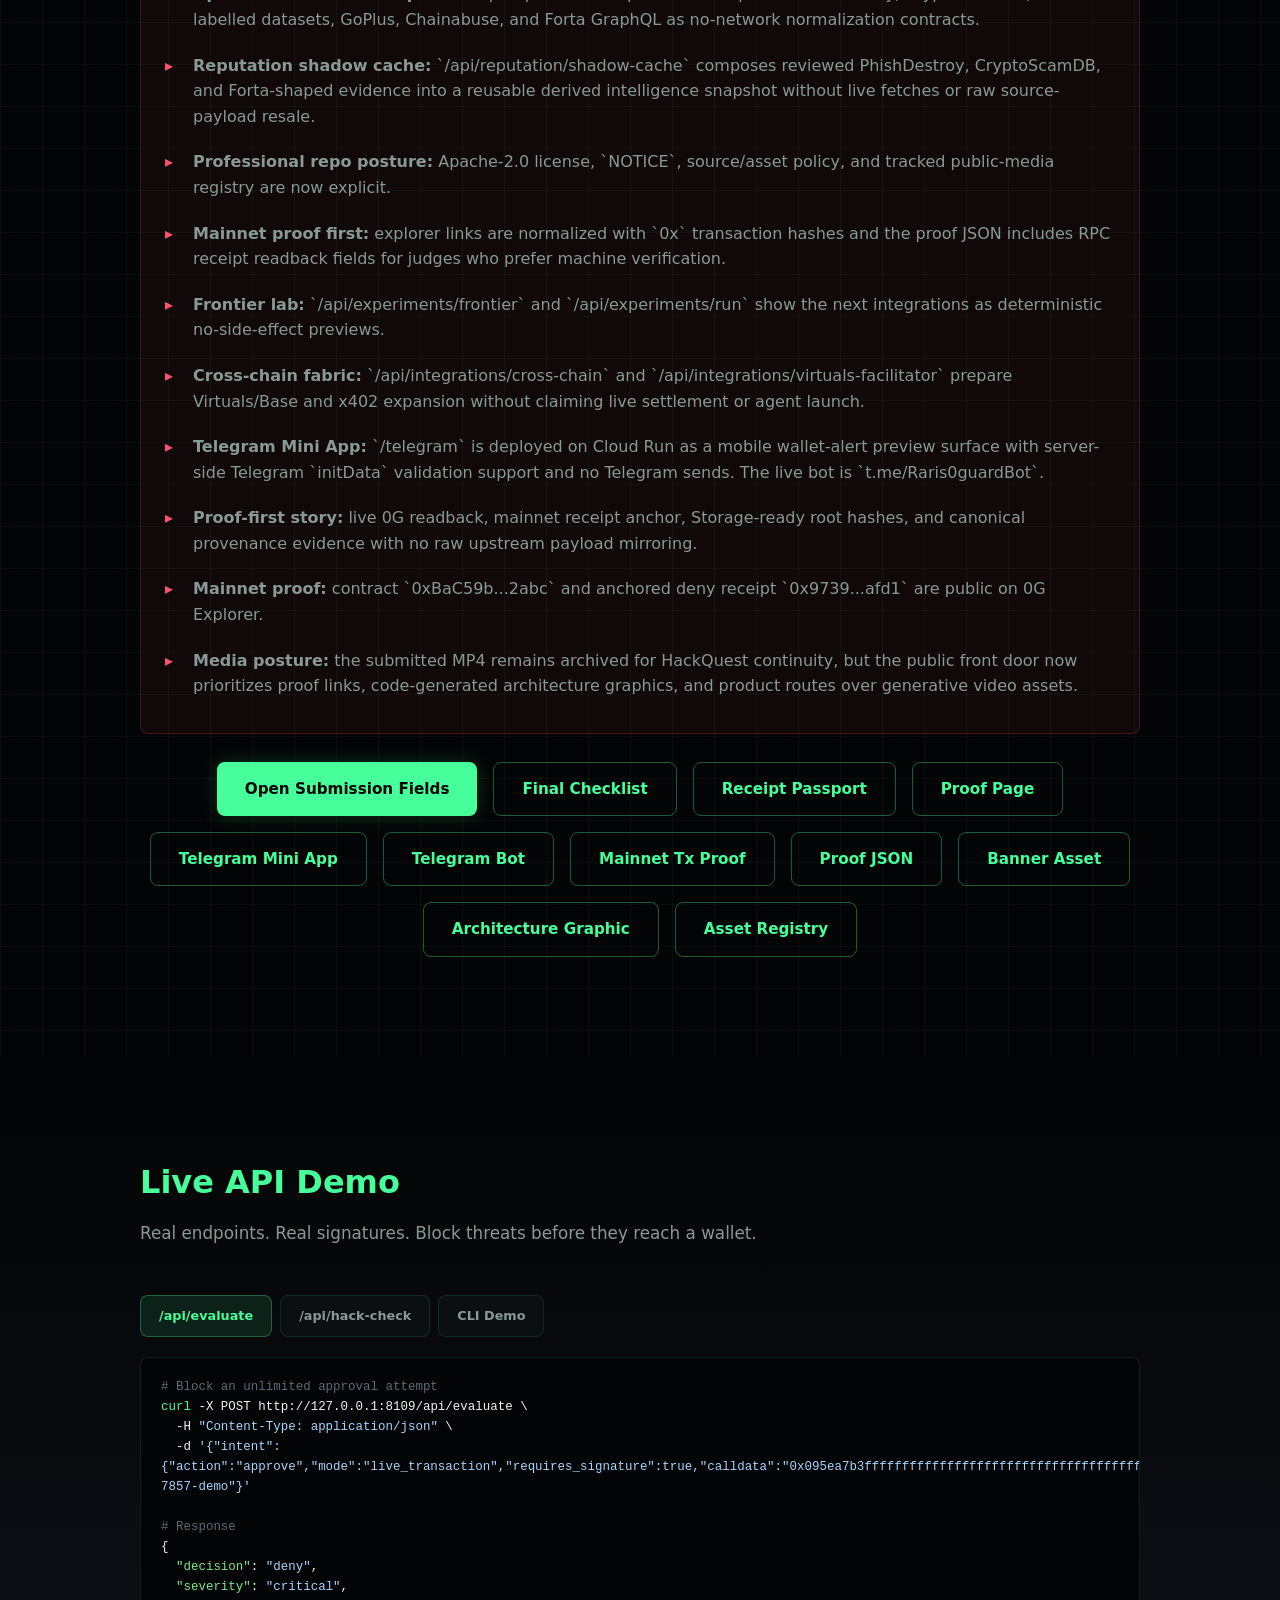
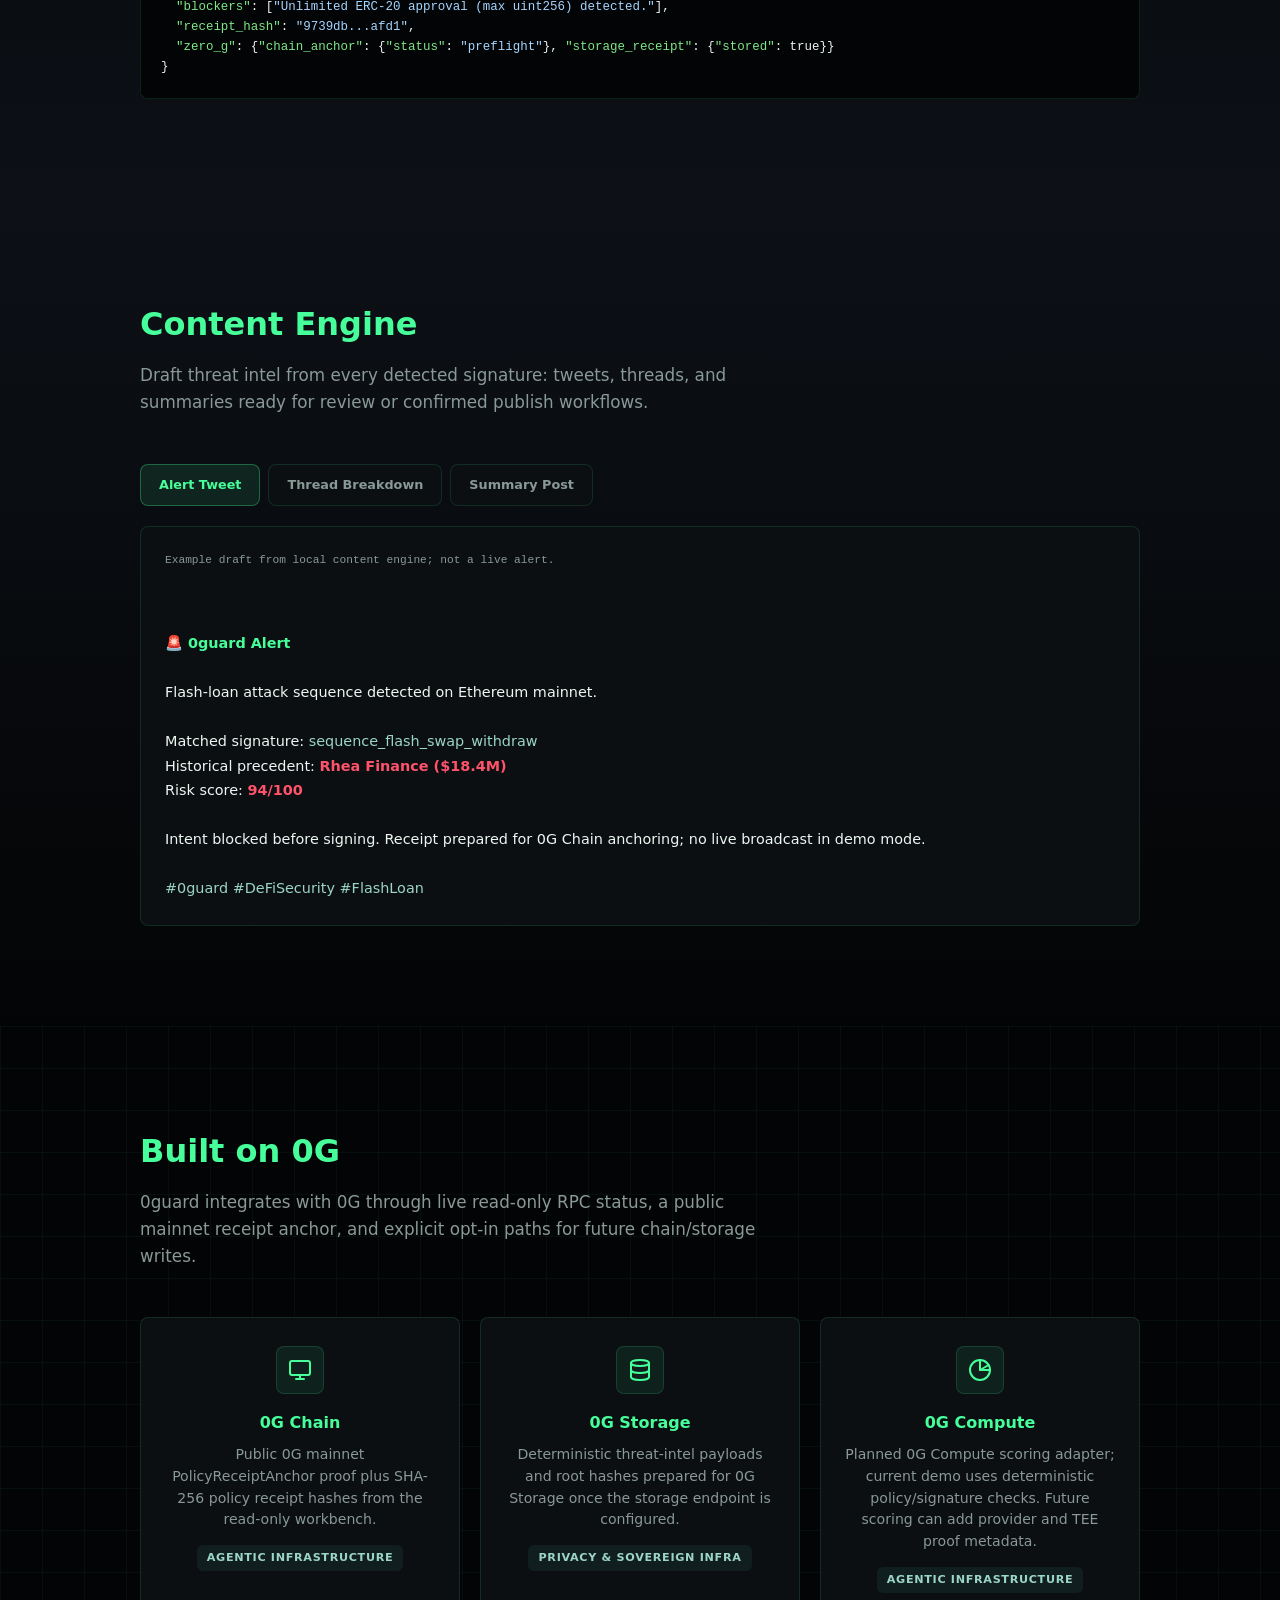
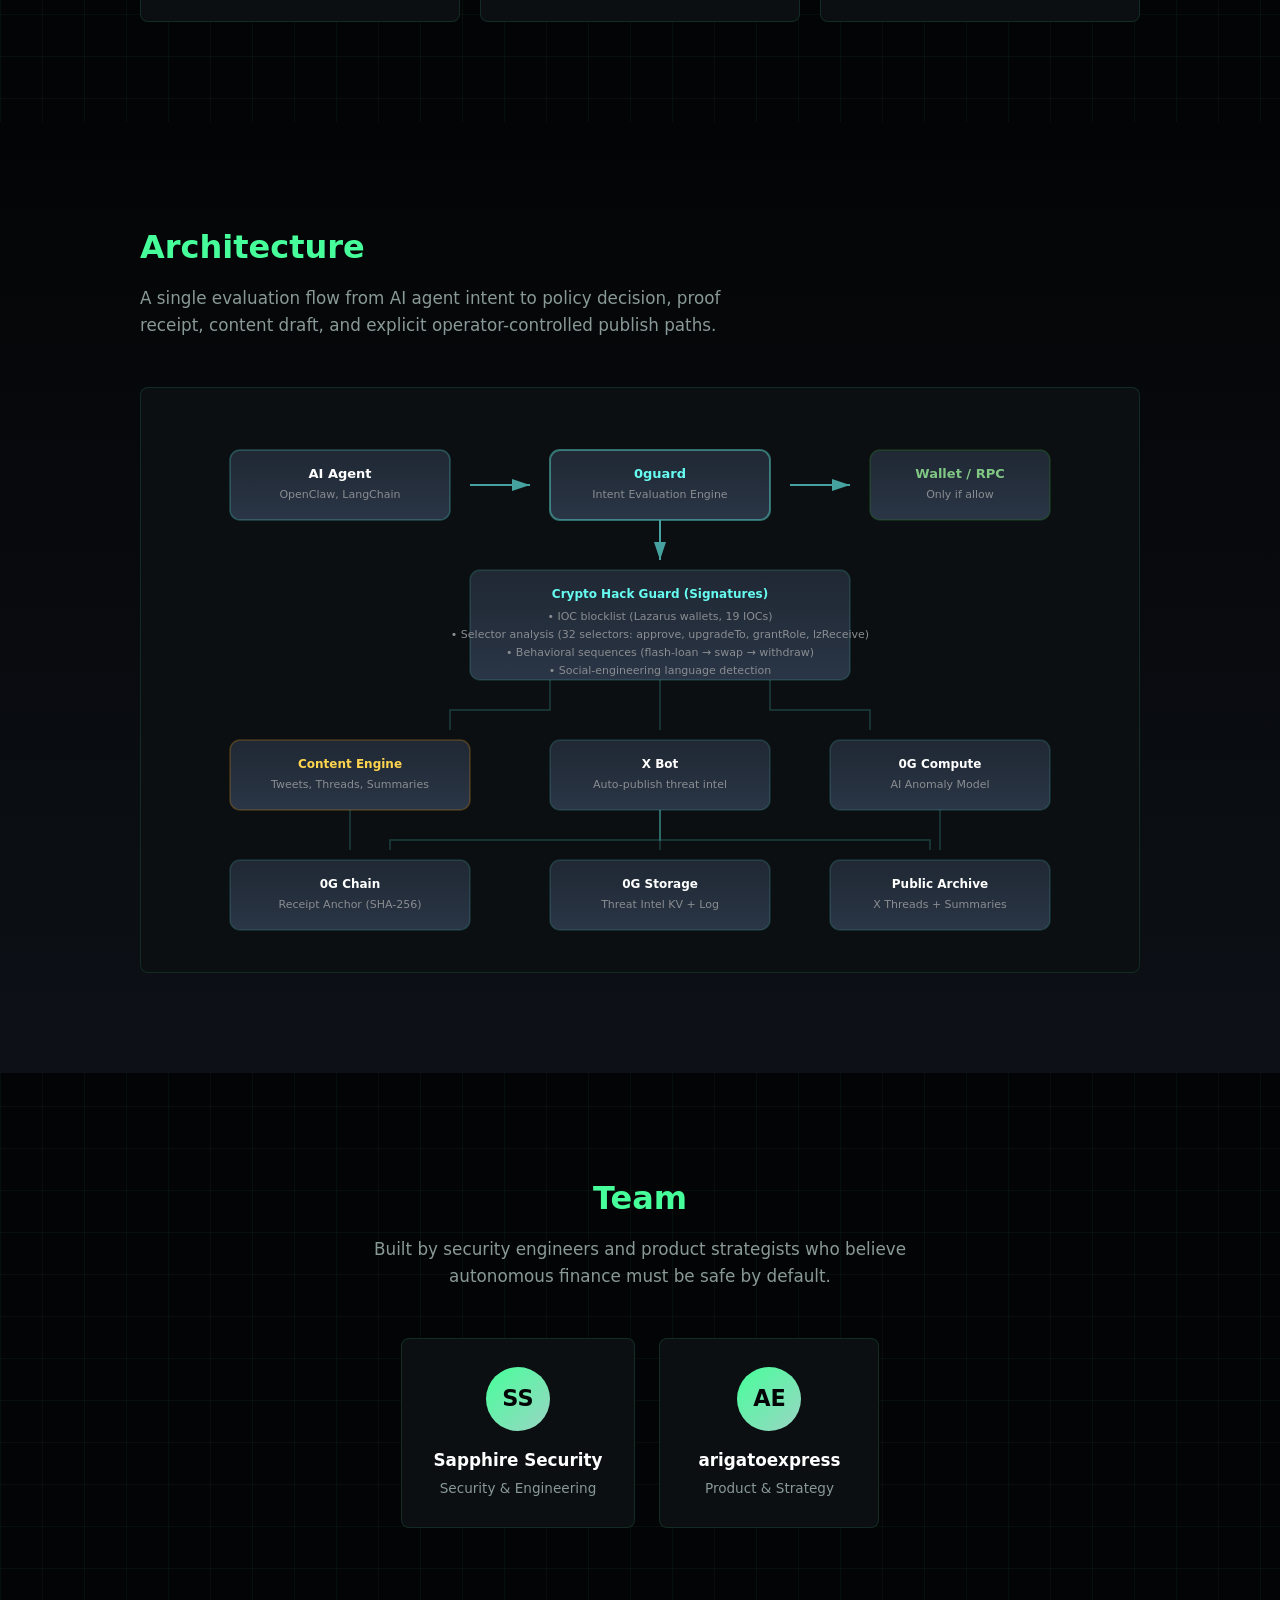
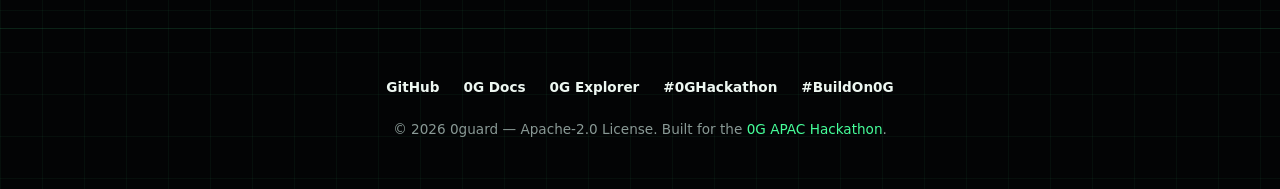
==== commit e51d8c00: "feat: harden rv 0g storage soak monitoring" ====
--- a/docs/index.html
+++ b/docs/index.html
@@ -927,6 +927,7 @@
           <li><strong>Threat receipt passport:</strong> `docs/hackathon-0g/threat-receipt-passport.md` and `/api/hackathon/threat-passport` give judges a proof drill with intent, verdict, provenance, receipt hash, and 0G proof slots.</li>
           <li><strong>Threat case file:</strong> `/api/threat-case-file` is now the composed proof dossier for one risky agent request, with policy, signatures, reputation, alert quality, provenance, and 0G-ready receipt evidence.</li>
           <li><strong>0G proof ladder:</strong> `/api/0g/proof-ladder` returns a mainnet-aware Chain, Storage, DA, Compute, and Alignment verifier packet without live uploads, inference, signing, broadcasts, or node operation.</li>
+          <li><strong>RV storage soak:</strong> `/api/0g/storage-node/status?snapshot=1` reads a local, git-ignored soak snapshot with process, relay, DB, sync-gap, and balance state, while keeping private keys and funding actions out of the app.</li>
           <li><strong>0G Compute readiness:</strong> `/api/0g/private-computer` and `/api/0g/hot-wallet-resources` prepare the 0G Router, 0GM-1.0, API-key, and hot-wallet path without paid inference or money movement.</li>
           <li><strong>Production readiness:</strong> `/api/readyz` reports mainnet verifier config, public proof file status, detector coverage, reputation shadow-cache health, and the remaining Telegram persistence review item.</li>
           <li><strong>Open-source OSINT adapters:</strong> `/api/reputation/adapters` now exposes PhishDestroy, CryptoScamDB, Forta labelled datasets, GoPlus, Chainabuse, and Forta GraphQL as no-network normalization contracts.</li>
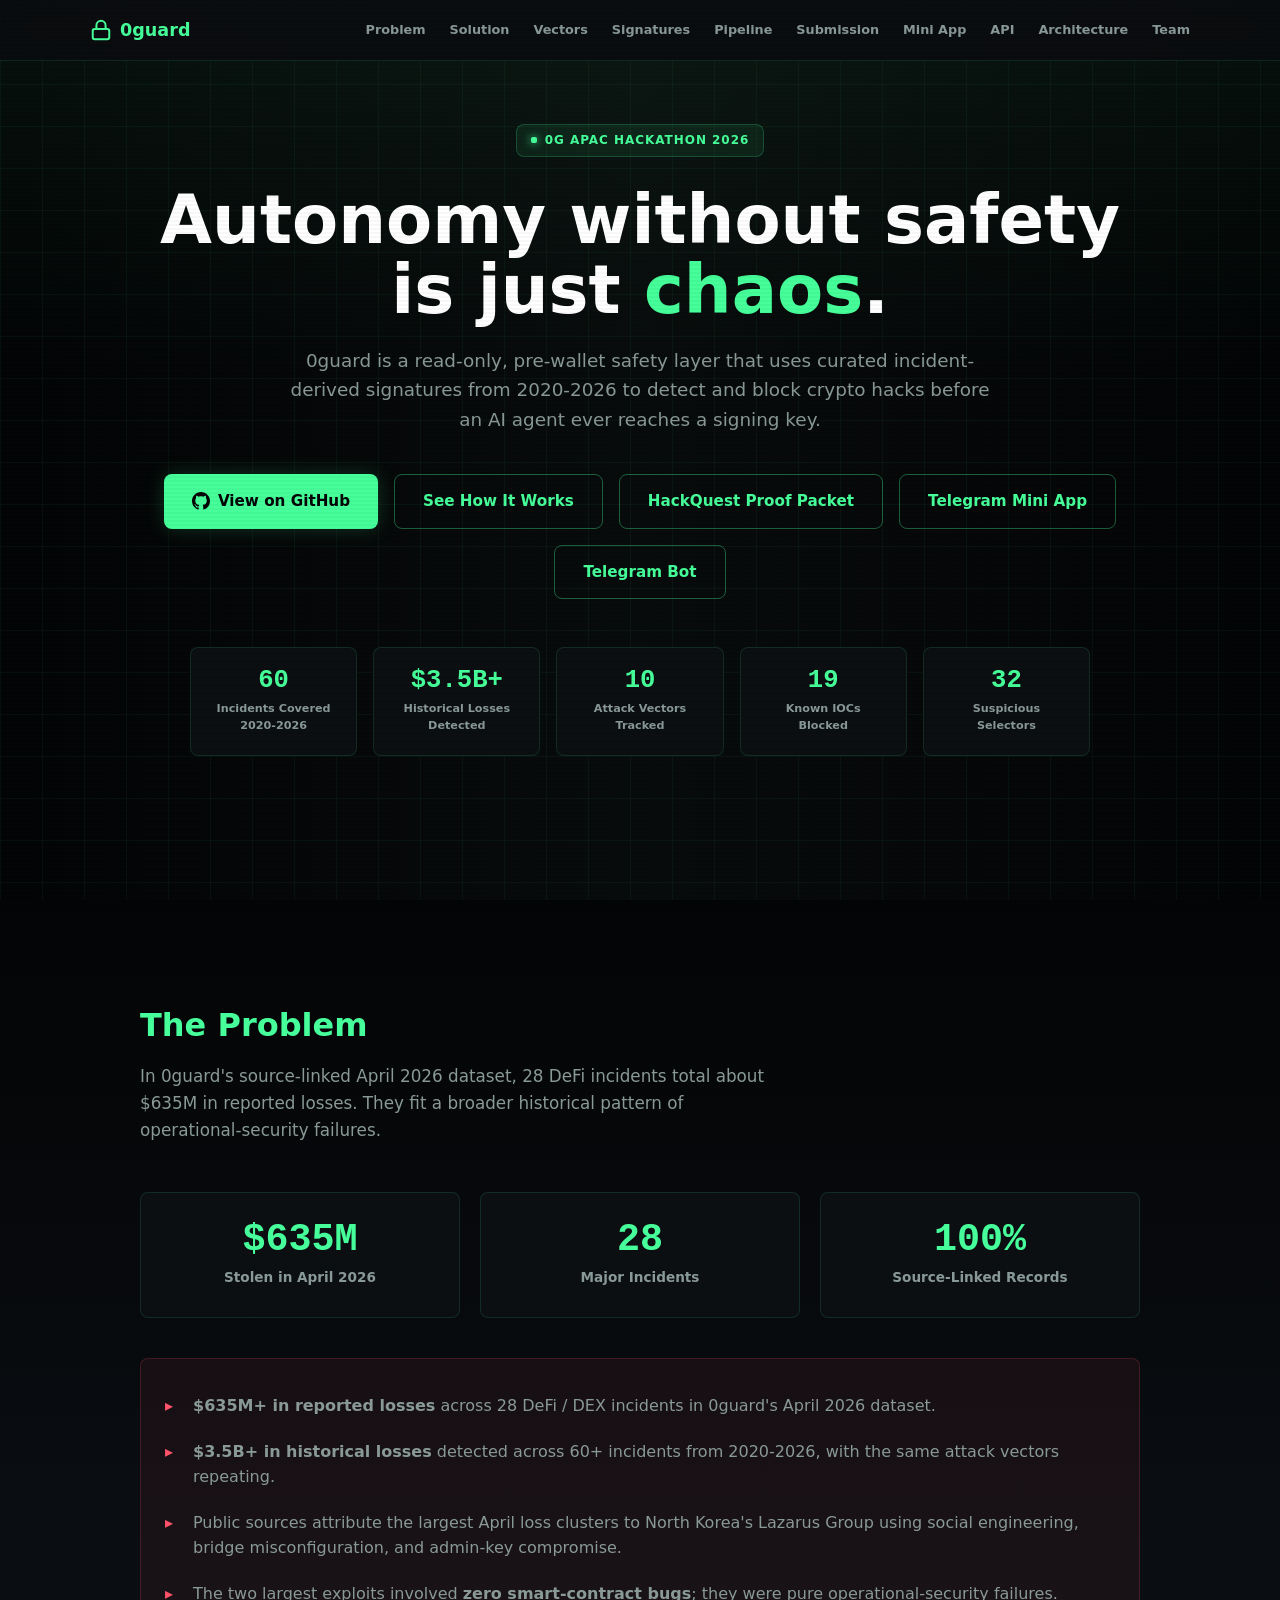
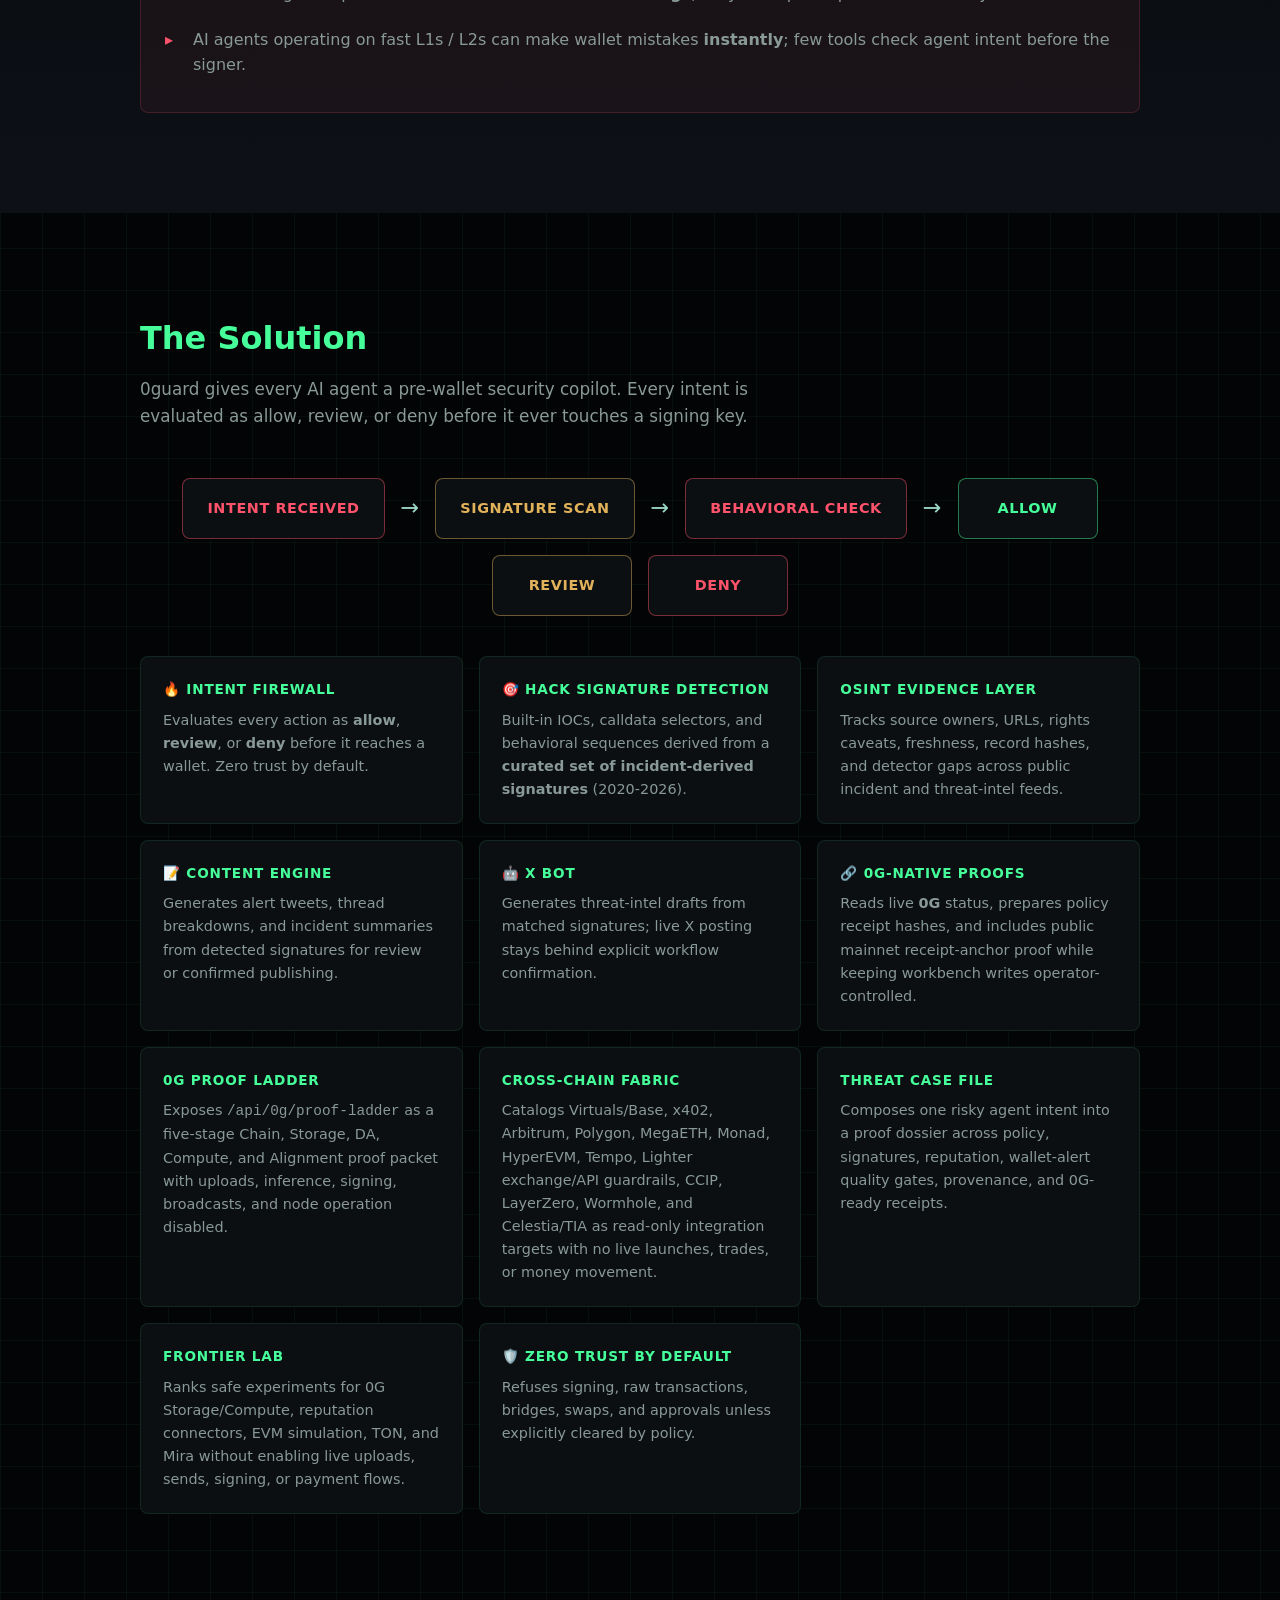
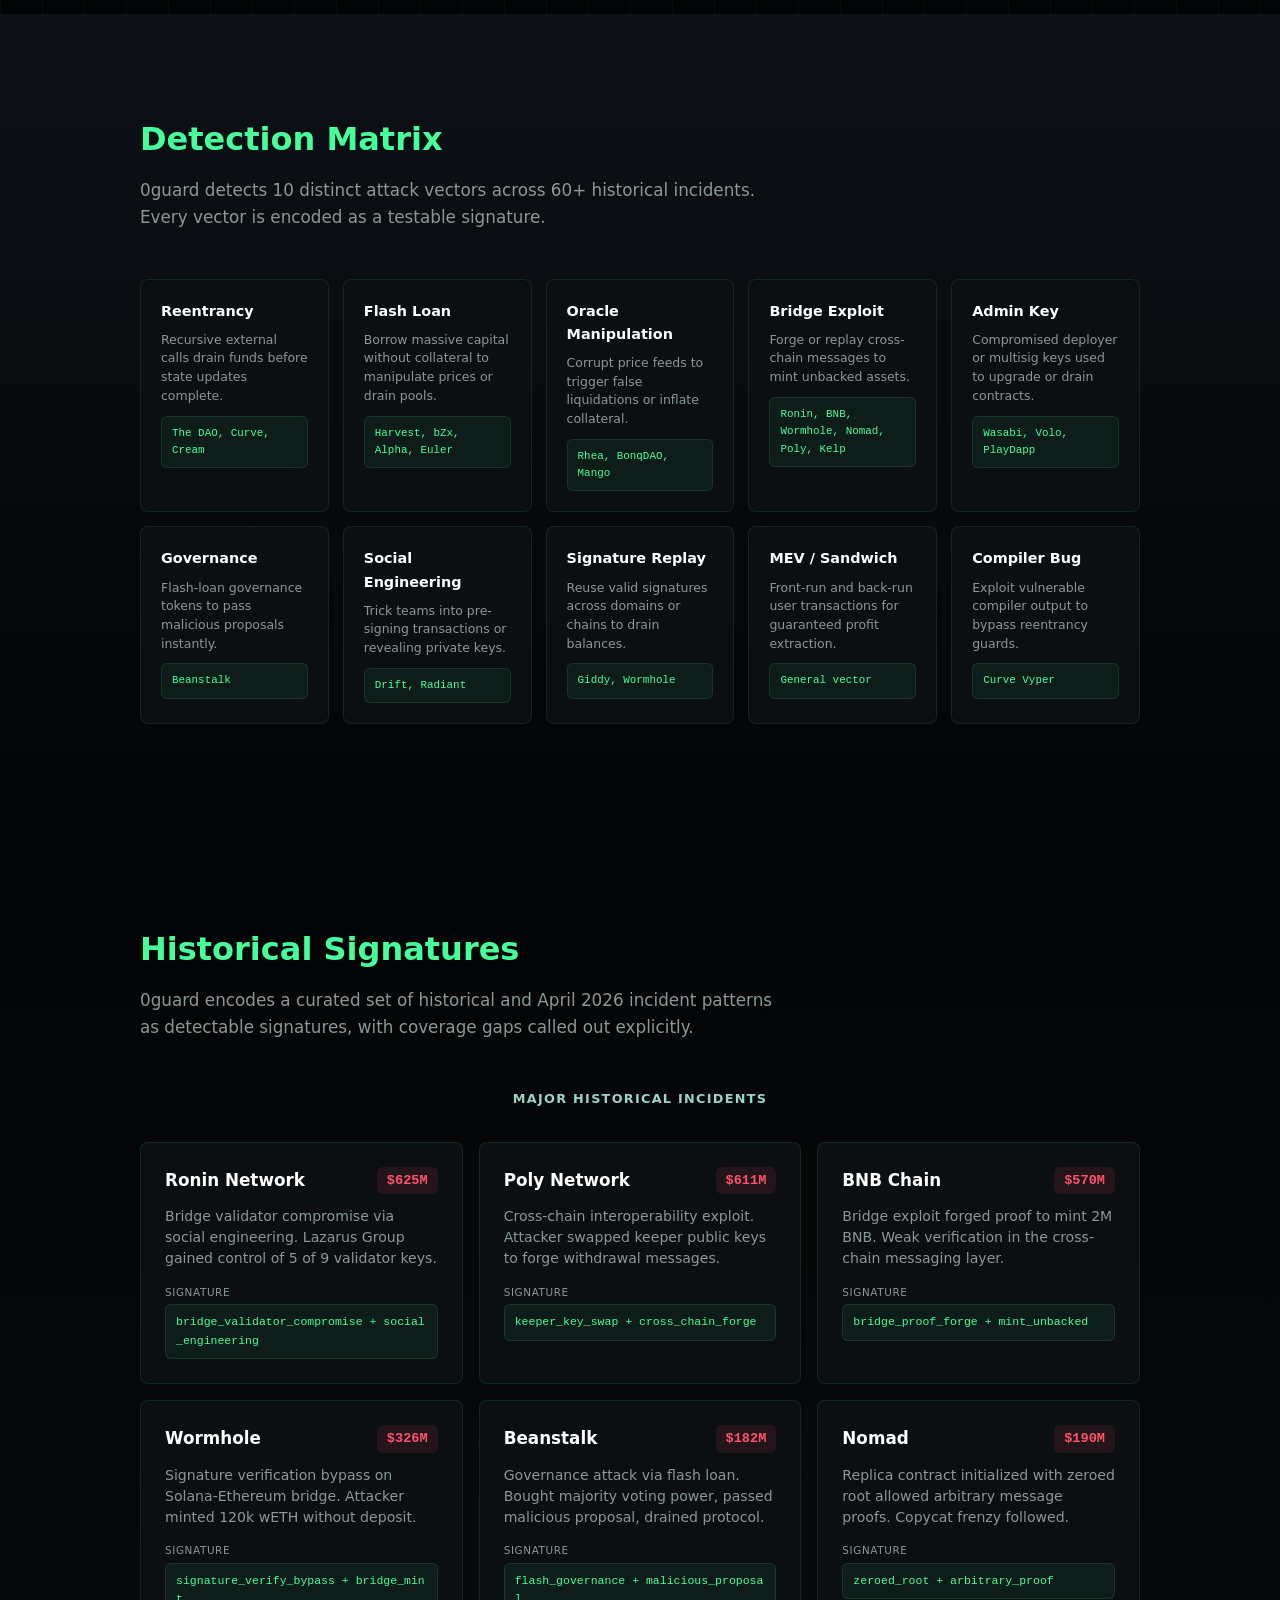
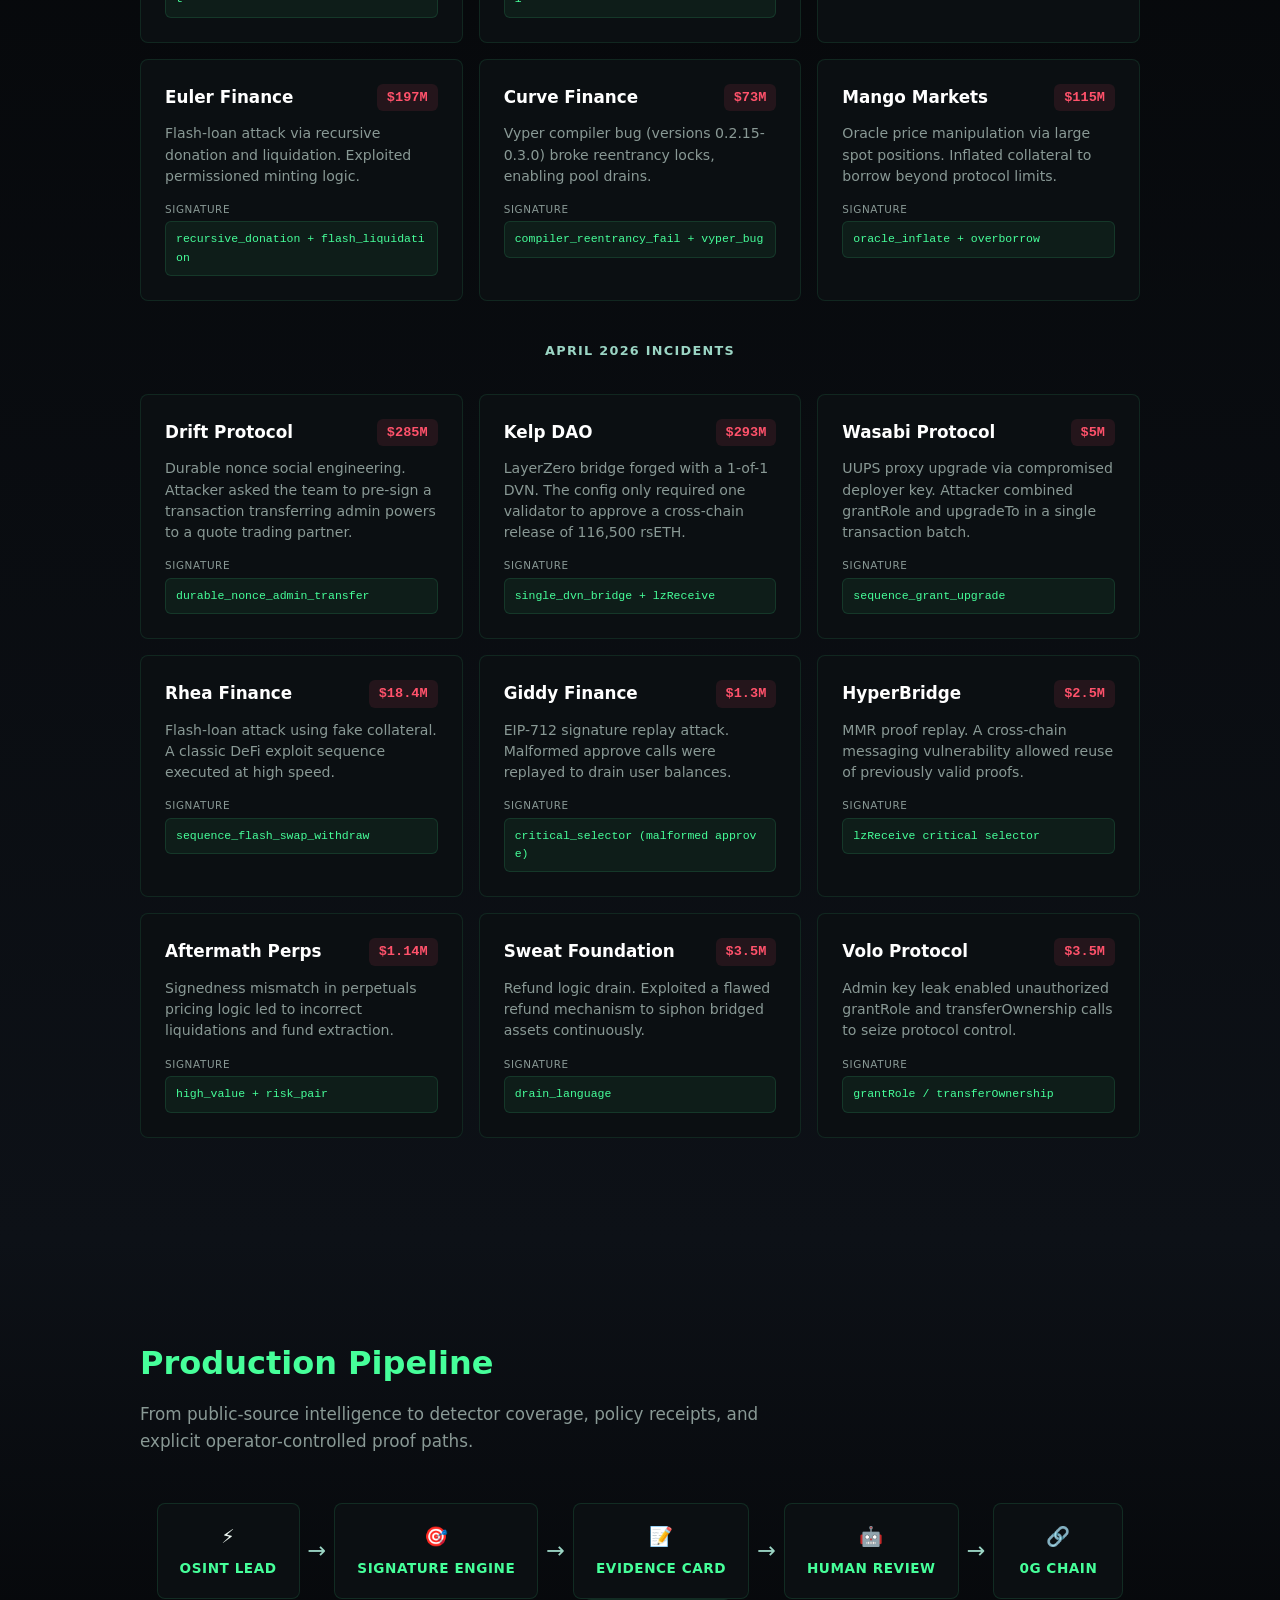
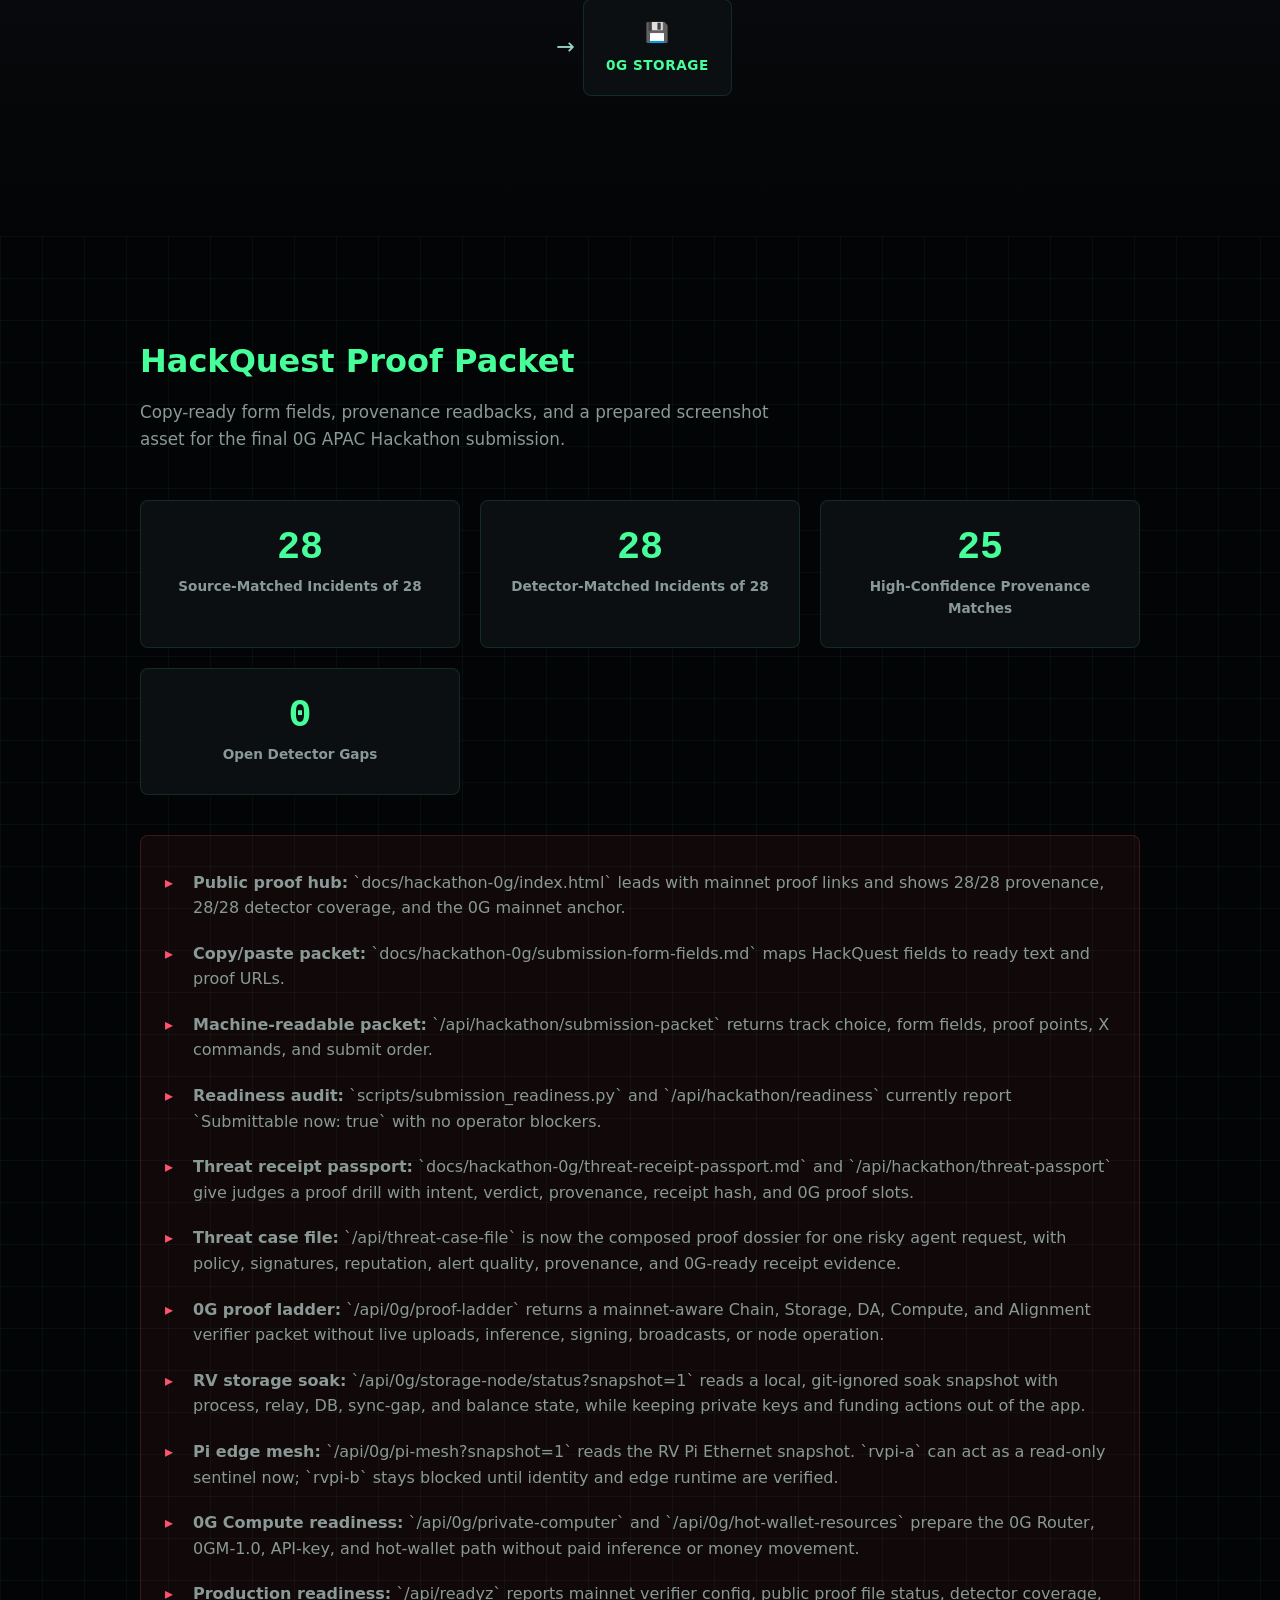
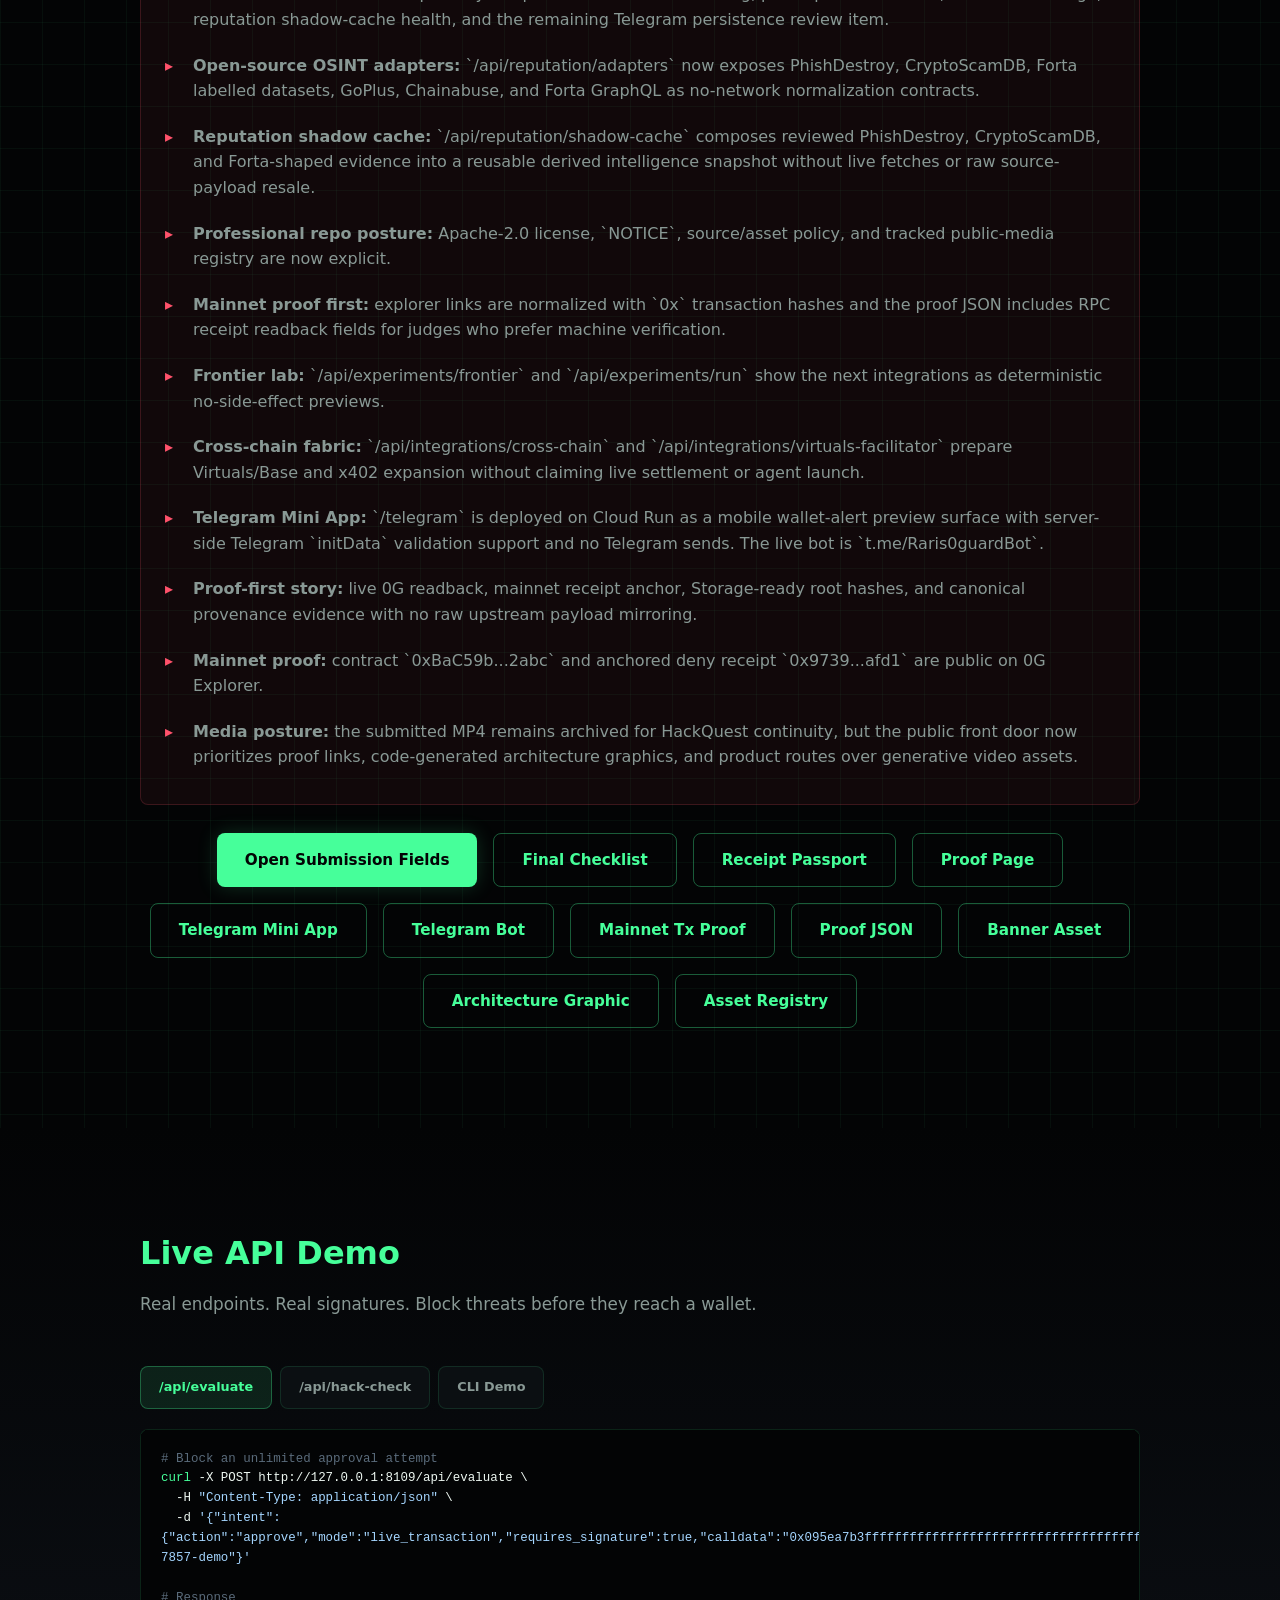
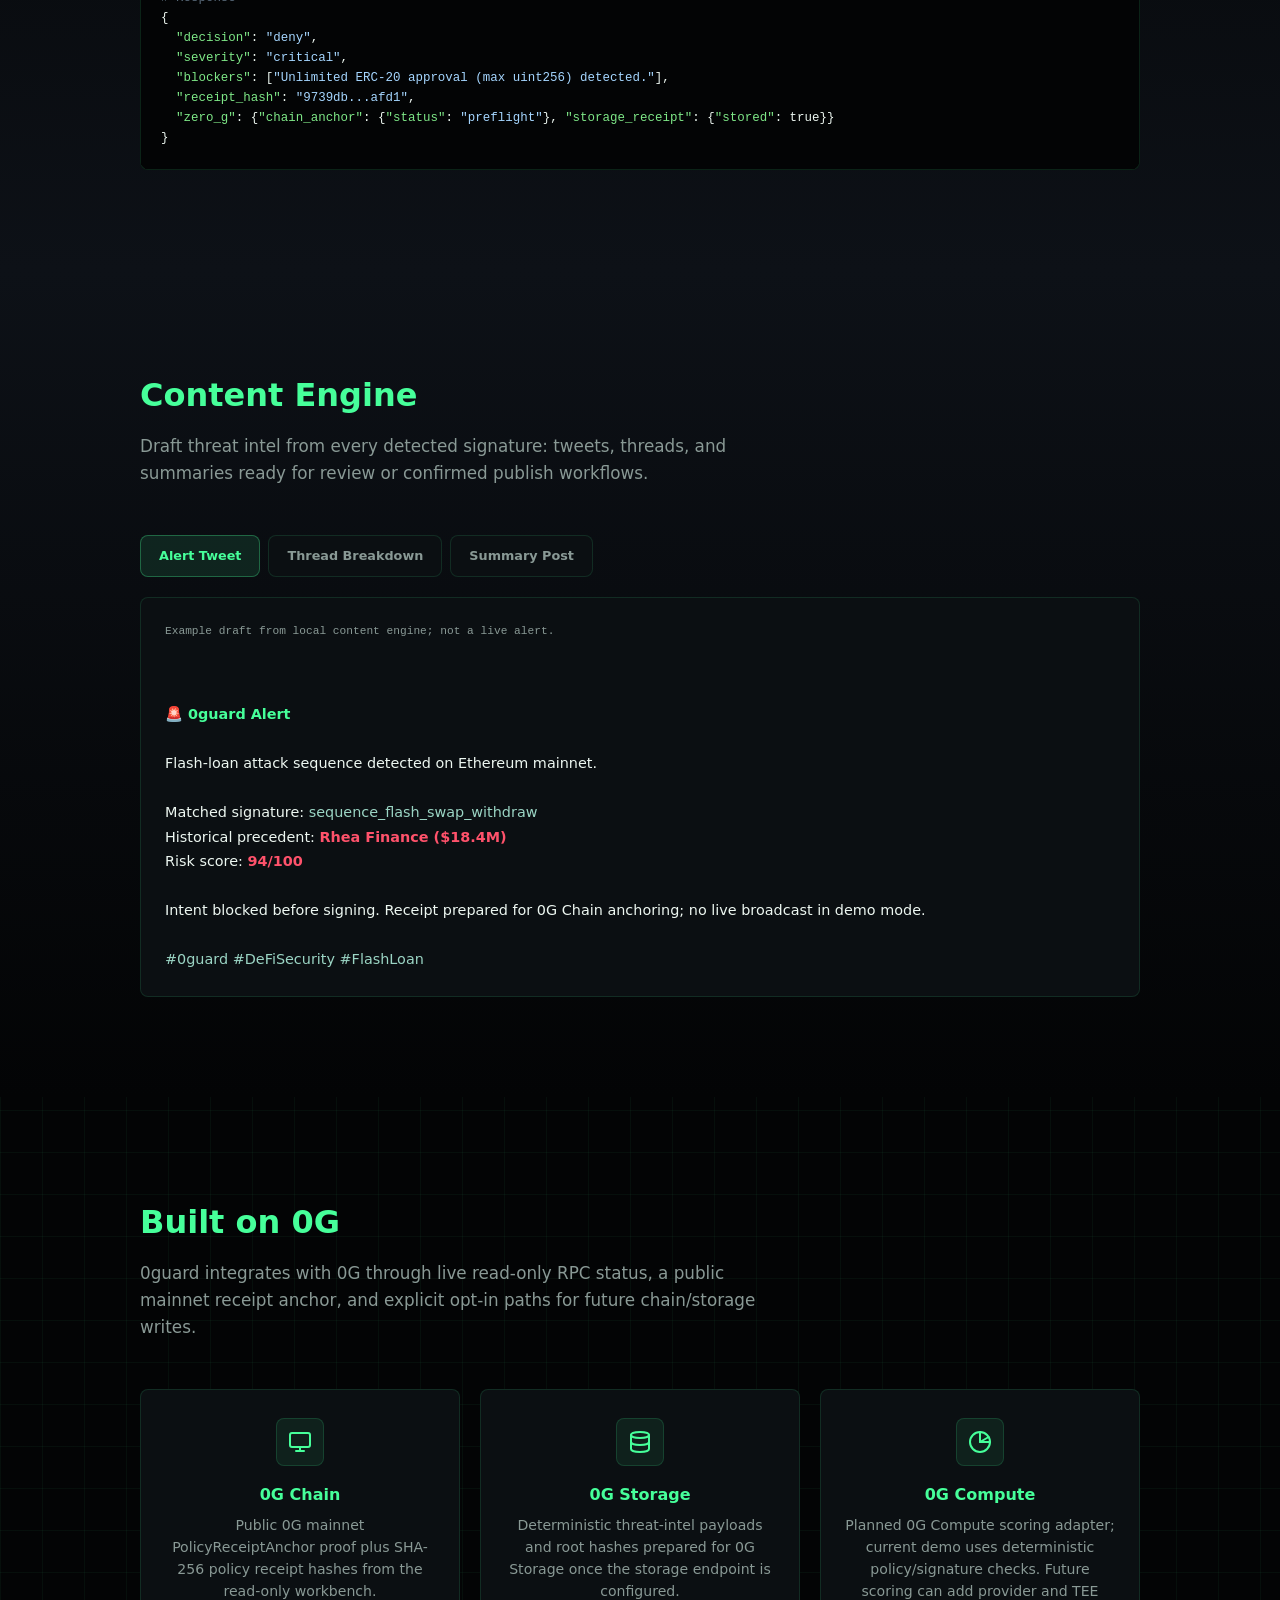
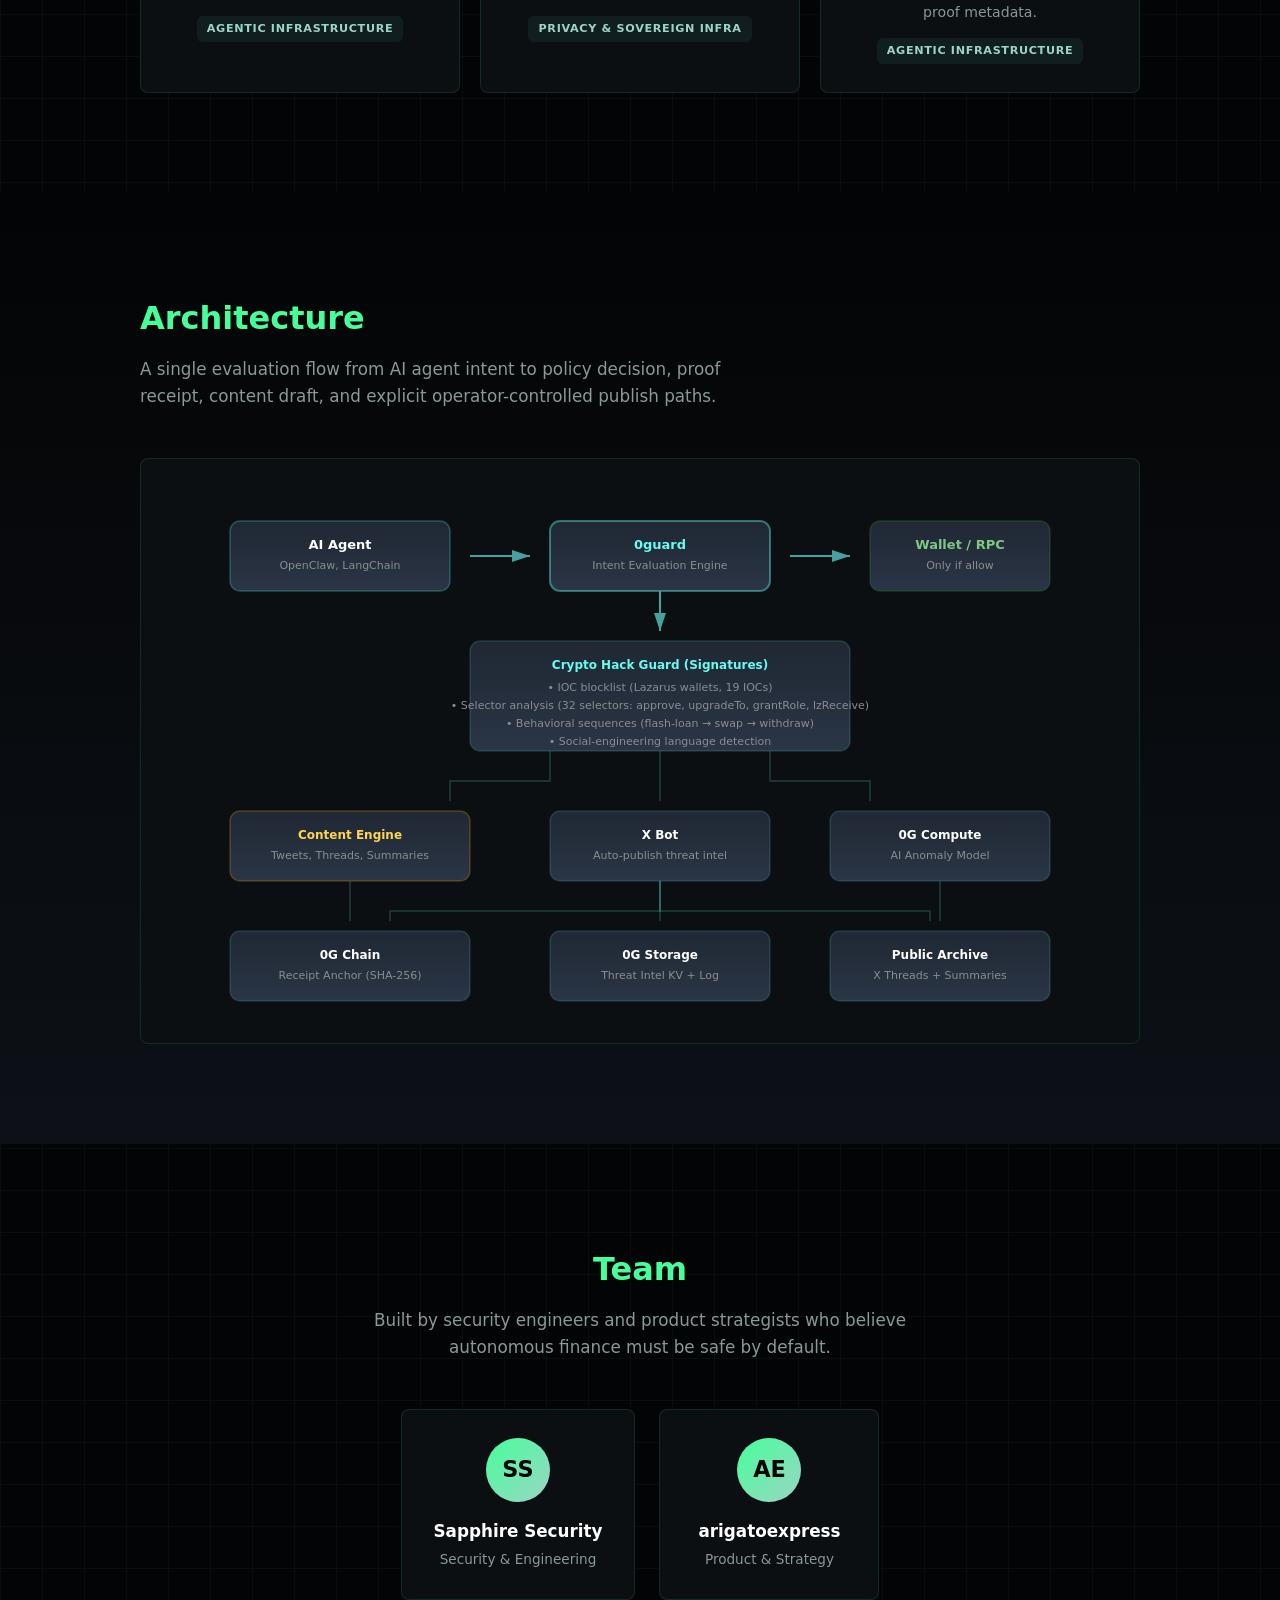
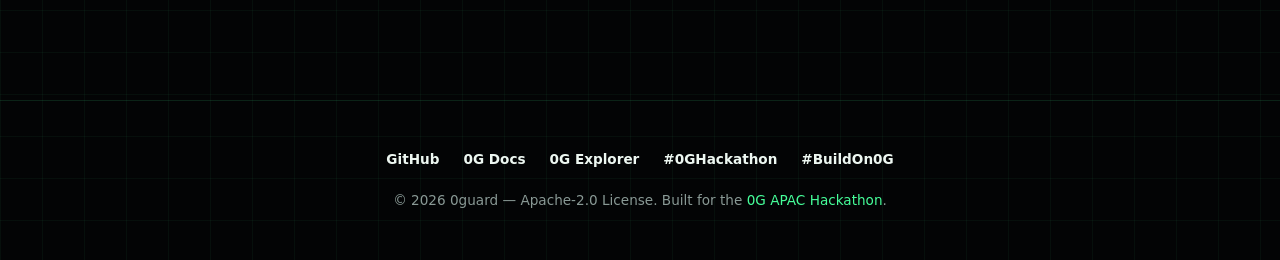
==== commit 4edc36df: "feat: add pi mesh and telegram readiness proofs" ====
--- a/docs/index.html
+++ b/docs/index.html
@@ -928,6 +928,7 @@
           <li><strong>Threat case file:</strong> `/api/threat-case-file` is now the composed proof dossier for one risky agent request, with policy, signatures, reputation, alert quality, provenance, and 0G-ready receipt evidence.</li>
           <li><strong>0G proof ladder:</strong> `/api/0g/proof-ladder` returns a mainnet-aware Chain, Storage, DA, Compute, and Alignment verifier packet without live uploads, inference, signing, broadcasts, or node operation.</li>
           <li><strong>RV storage soak:</strong> `/api/0g/storage-node/status?snapshot=1` reads a local, git-ignored soak snapshot with process, relay, DB, sync-gap, and balance state, while keeping private keys and funding actions out of the app.</li>
+          <li><strong>Pi edge mesh:</strong> `/api/0g/pi-mesh?snapshot=1` reads the RV Pi Ethernet snapshot. `rvpi-a` can act as a read-only sentinel now; `rvpi-b` stays blocked until identity and edge runtime are verified.</li>
           <li><strong>0G Compute readiness:</strong> `/api/0g/private-computer` and `/api/0g/hot-wallet-resources` prepare the 0G Router, 0GM-1.0, API-key, and hot-wallet path without paid inference or money movement.</li>
           <li><strong>Production readiness:</strong> `/api/readyz` reports mainnet verifier config, public proof file status, detector coverage, reputation shadow-cache health, and the remaining Telegram persistence review item.</li>
           <li><strong>Open-source OSINT adapters:</strong> `/api/reputation/adapters` now exposes PhishDestroy, CryptoScamDB, Forta labelled datasets, GoPlus, Chainabuse, and Forta GraphQL as no-network normalization contracts.</li>
